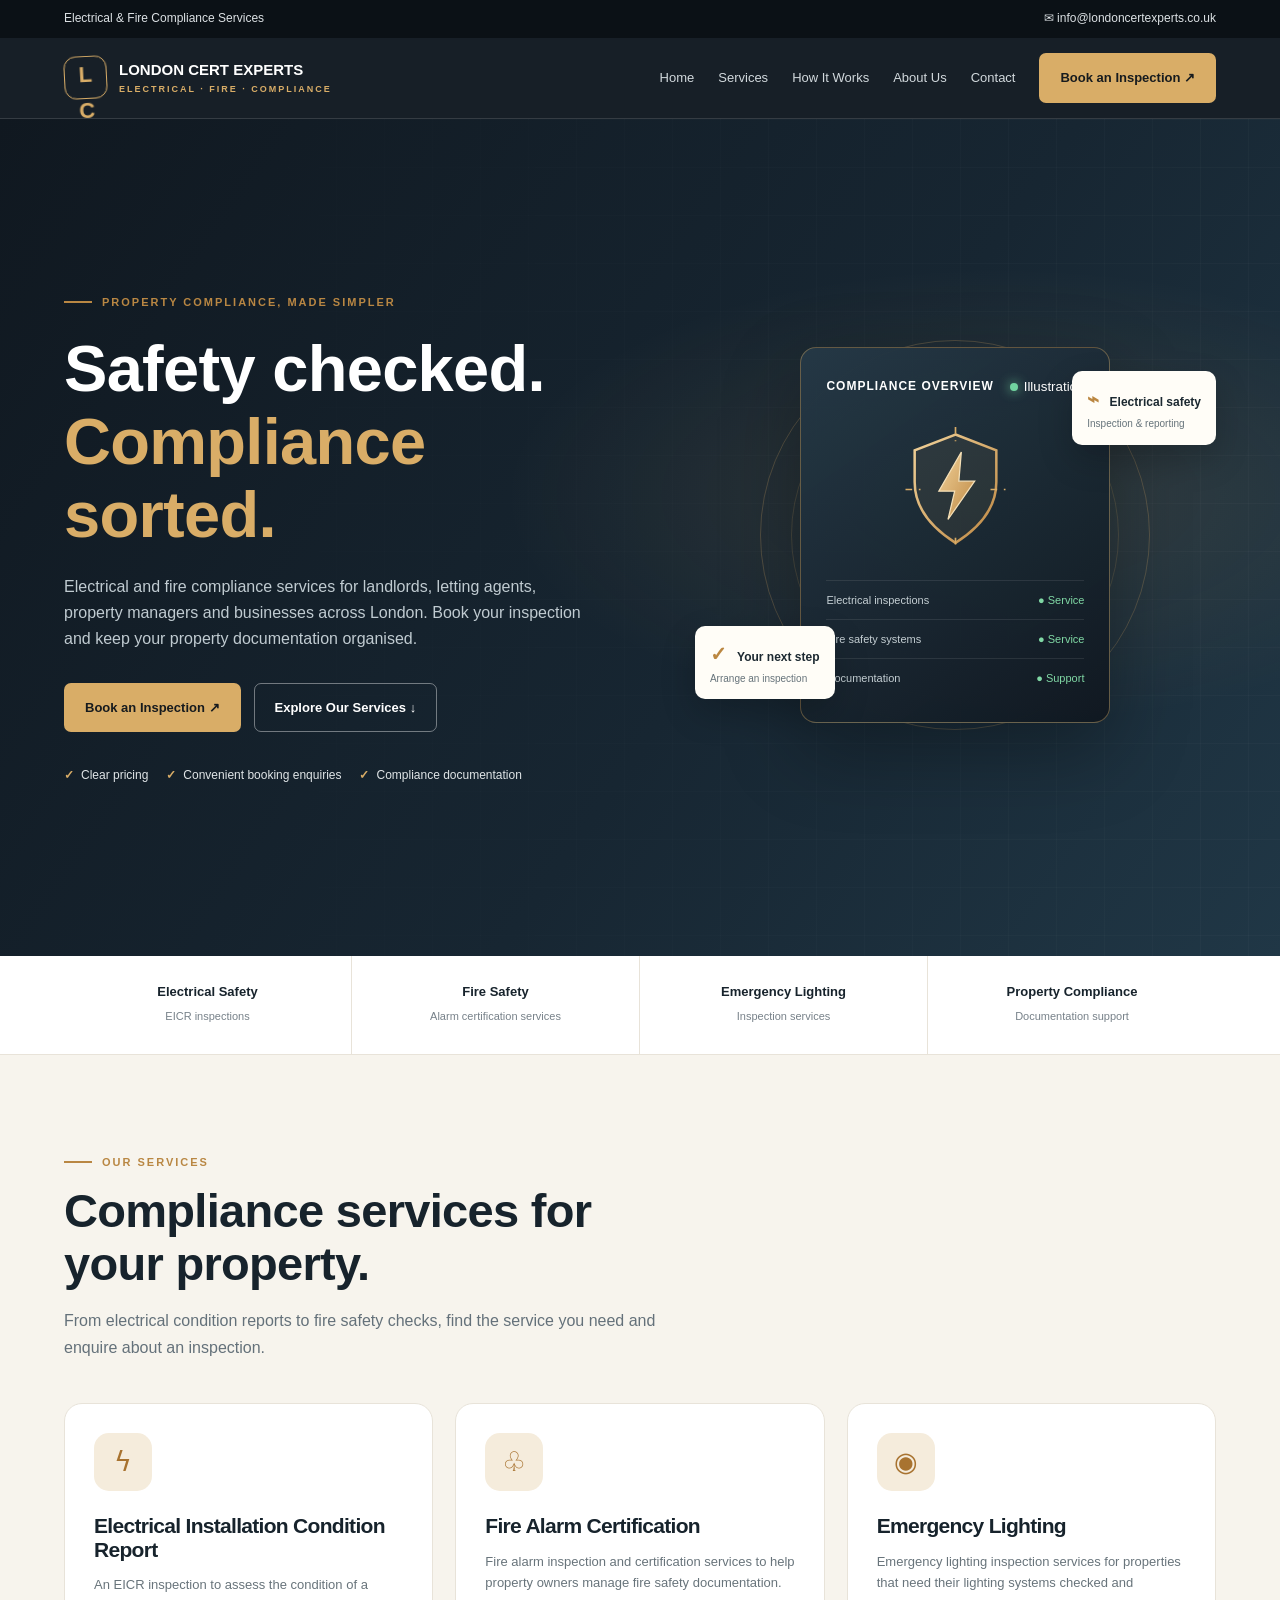
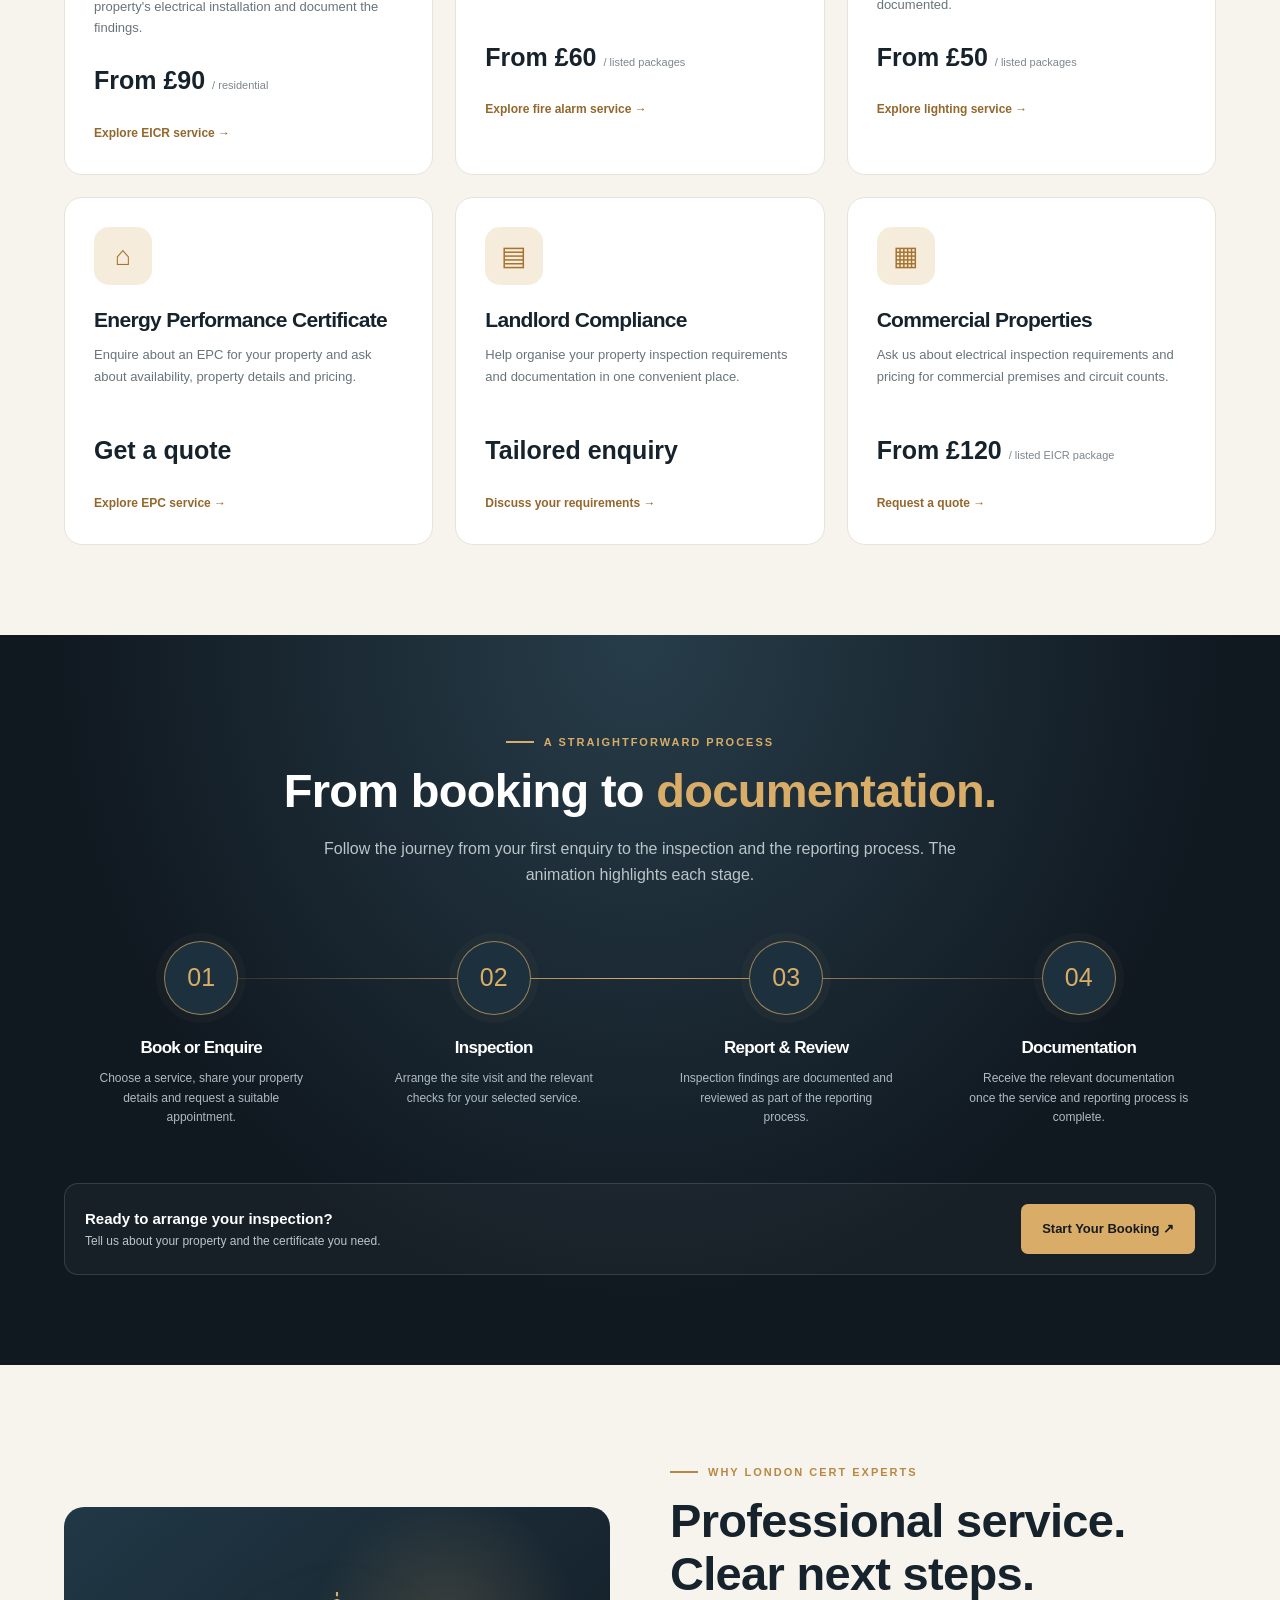
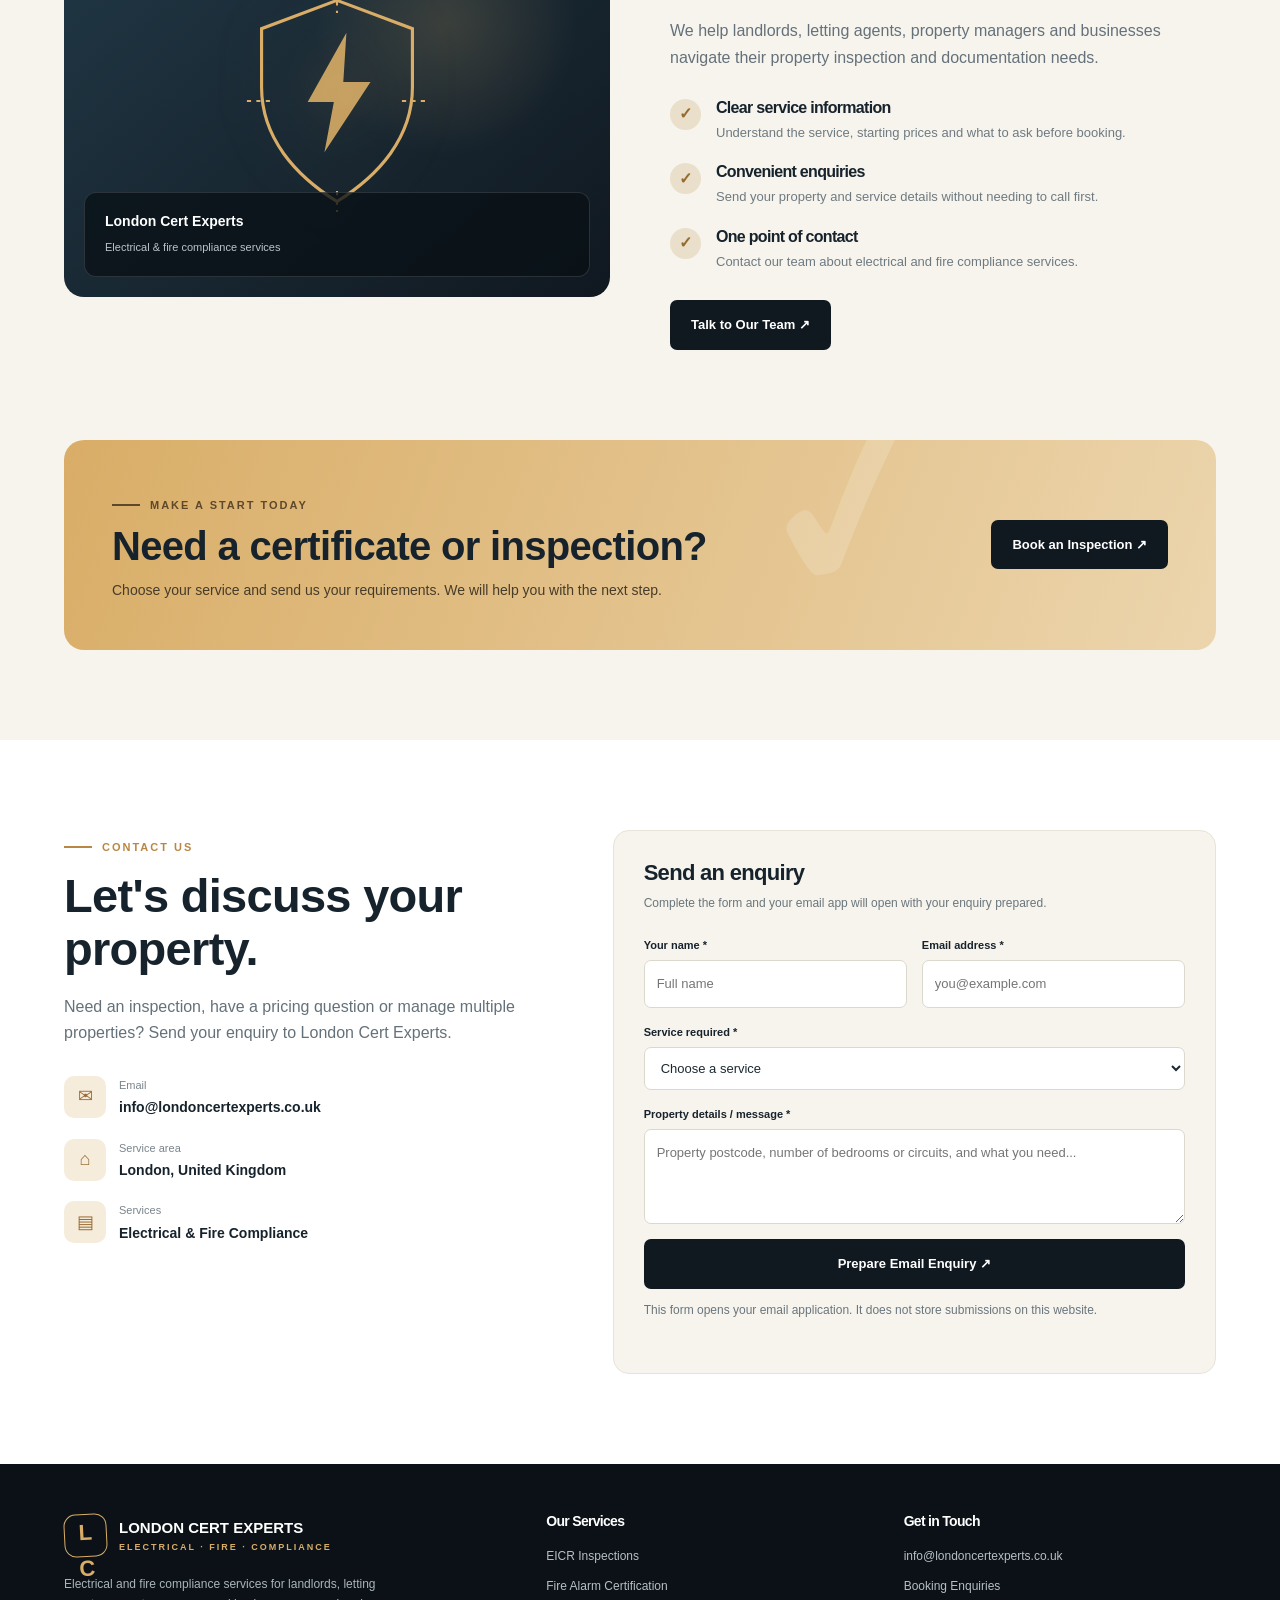
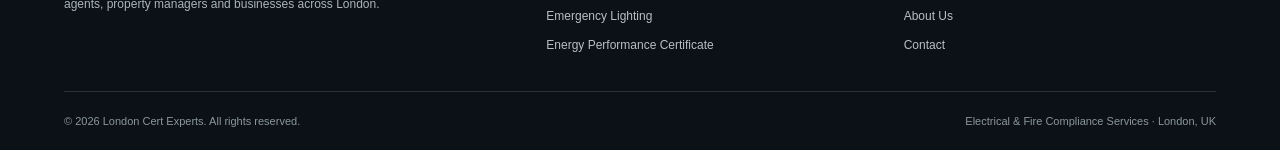
==== index.html @ 45a99ef7 "Update index.html" ====
<!DOCTYPE html>
<html lang="en-GB">
<head>
  <meta charset="UTF-8">
  <meta name="viewport" content="width=device-width, initial-scale=1.0">
  <meta name="theme-color" content="#101820">
  <meta name="description" content="London Cert Experts provides electrical and fire compliance services across London. Book EICR, fire alarm and emergency lighting certification.">
  <title>London Cert Experts | Electrical & Fire Compliance</title>

  <!-- All styling is included here: no separate CSS file needed -->
  <style>
    :root {
      --ink: #101820;
      --navy: #172632;
      --navy2: #203746;
      --gold: #d9ad67;
      --cream: #f7f4ed;
      --white: #ffffff;
      --muted: #aeb9c0;
      --line: rgba(255,255,255,.13);
      --dark-text: #17232c;
      --radius: 18px;
    }

    * { box-sizing: border-box; margin: 0; padding: 0; }
    html { scroll-behavior: smooth; scroll-padding-top: 90px; }
    body {
      font-family: Arial, Helvetica, sans-serif;
      color: var(--dark-text);
      background: var(--cream);
      line-height: 1.65;
      overflow-x: hidden;
    }
    a { color: inherit; text-decoration: none; }
    button, a { -webkit-tap-highlight-color: transparent; }
    button { font: inherit; cursor: pointer; }
    img, svg { max-width: 100%; }
    .container { width: min(1160px, 90%); margin: auto; }
    .gold { color: var(--gold); }
    .eyebrow {
      display: inline-flex; align-items: center; gap: 10px;
      color: #b98743; text-transform: uppercase;
      letter-spacing: 2px; font-size: 11px; font-weight: 800;
    }
    .eyebrow::before {
      content: ""; display: inline-block; width: 28px; height: 2px;
      background: currentColor;
    }
    h1, h2, h3 { line-height: 1.12; letter-spacing: -.7px; }
    h2 { font-size: clamp(30px, 4vw, 47px); margin: 14px 0 18px; }
    .section-intro { max-width: 640px; color: #64717a; }
    .section-heading { margin-bottom: 42px; }
    .section-heading.center { text-align: center; }
    .section-heading.center .section-intro { margin: auto; }
    .section-heading.center .eyebrow { justify-content: center; }

    /* Top strip */
    .topbar {
      background: #0b1116; color: #dce1e4; font-size: 12px;
      padding: 9px 0;
    }
    .topbar-inner {
      display: flex; justify-content: space-between; gap: 15px;
      align-items: center; flex-wrap: wrap;
    }
    .topbar a:hover { color: var(--gold); }

    /* Navigation */
    .navbar {
      background: rgba(16,24,32,.97); color: white;
      position: sticky; top: 0; z-index: 1000;
      border-bottom: 1px solid var(--line);
      backdrop-filter: blur(15px);
    }
    .nav-inner {
      display: flex; align-items: center; justify-content: space-between;
      min-height: 80px; gap: 25px;
    }
    .brand { display: flex; align-items: center; gap: 12px; flex-shrink: 0; }
    .brand-mark {
      width: 43px; height: 43px; display: grid; place-items: center;
      border: 1px solid var(--gold); color: var(--gold);
      font-weight: 900; font-size: 22px; border-radius: 12px;
      transform: rotate(-3deg);
    }
    .brand-name { font-weight: 800; font-size: 15px; line-height: 1.2; }
    .brand-name small {
      display: block; color: var(--gold); letter-spacing: 2px;
      font-size: 9px; margin-top: 5px;
    }
    .nav-links { display: flex; gap: 24px; align-items: center; }
    .nav-links > a:not(.btn) {
      color: #d2d9dd; font-size: 13px; transition: color .2s;
    }
    .nav-links > a:hover { color: var(--gold); }
    .menu-toggle {
      display: none; background: transparent; border: 1px solid var(--line);
      color: white; padding: 8px 12px; border-radius: 8px; font-size: 21px;
    }

    /* Buttons */
    .btn {
      display: inline-flex; align-items: center; justify-content: center;
      gap: 9px; padding: 13px 20px; border-radius: 7px;
      font-weight: 800; font-size: 13px; border: 1px solid transparent;
      transition: transform .25s, background .25s, color .25s;
    }
    .btn:hover { transform: translateY(-3px); }
    .btn-gold { background: var(--gold); color: #171b1e; }
    .btn-gold:hover { background: #edc889; }
    .btn-outline { border-color: rgba(255,255,255,.4); color: white; }
    .btn-outline:hover { border-color: var(--gold); color: var(--gold); }
    .btn-dark { background: var(--ink); color: white; }
    .btn-dark:hover { background: var(--navy2); }

    /* Hero */
    .hero {
      background:
        radial-gradient(ellipse at 78% 45%, rgba(217,173,103,.13), transparent 35%),
        linear-gradient(125deg, #101820 0%, #172632 58%, #203746 100%);
      color: white; position: relative; overflow: hidden;
      min-height: 640px; display: flex; align-items: center;
    }
    .hero::before {
      content: ""; position: absolute; inset: 0; pointer-events: none;
      background-image: linear-gradient(rgba(255,255,255,.025) 1px, transparent 1px),
        linear-gradient(90deg, rgba(255,255,255,.025) 1px, transparent 1px);
      background-size: 48px 48px;
      mask-image: linear-gradient(to right, transparent, black);
    }
    .hero-grid {
      display: grid; grid-template-columns: 1.05fr .95fr; gap: 55px;
      align-items: center; padding-top: 76px; padding-bottom: 80px;
      position: relative; z-index: 1;
    }
    .hero-copy { animation: enterLeft .9s ease both; }
    .hero h1 {
      font-size: clamp(39px, 5.2vw, 65px);
      margin: 22px 0; max-width: 680px;
    }
    .hero h1 span { color: var(--gold); }
    .hero-copy > p { color: #c0cbd1; max-width: 520px; font-size: 16px; }
    .hero-actions { display: flex; gap: 13px; flex-wrap: wrap; margin-top: 30px; }
    .hero-points {
      display: flex; flex-wrap: wrap; gap: 18px;
      margin-top: 34px; color: #e0e5e7; font-size: 12px;
    }
    .hero-points span::before { content: "✓"; color: var(--gold); margin-right: 7px; font-weight: bold; }

    /* Animated electrical illustration — CSS only */
    .visual-stage {
      min-height: 410px; position: relative; display: grid; place-items: center;
      animation: enterRight 1s ease both;
    }
    .orbit {
      position: absolute; width: min(390px, 90%); aspect-ratio: 1;
      border: 1px solid rgba(217,173,103,.25); border-radius: 50%;
      animation: rotate 32s linear infinite;
    }
    .orbit::before, .orbit::after {
      content: ""; position: absolute; border: 1px solid rgba(217,173,103,.18);
      border-radius: 50%; inset: 30px;
    }
    .orbit::after { inset: 65px; border-style: dashed; }
    .orbit-dot {
      position: absolute; top: 13%; right: 15%; width: 11px; height: 11px;
      border-radius: 50%; background: var(--gold);
      box-shadow: 0 0 22px var(--gold);
    }
    .panel-card {
      position: relative; z-index: 2; width: min(310px, 82%);
      padding: 25px; border-radius: 16px;
      background: linear-gradient(145deg, rgba(37,57,70,.96), rgba(16,24,32,.97));
      border: 1px solid rgba(217,173,103,.4);
      box-shadow: 0 28px 80px rgba(0,0,0,.3);
      animation: float 5s ease-in-out infinite;
    }
    .panel-top { display: flex; align-items: center; justify-content: space-between; }
    .panel-title { font-size: 12px; font-weight: 800; letter-spacing: 1px; }
    .live-dot {
      width: 8px; height: 8px; background: #72d5a0; border-radius: 50%;
      display: inline-block; margin-right: 6px; box-shadow: 0 0 12px #72d5a0;
      animation: pulse 1.8s infinite;
    }
    .panel-illustration {
      margin: 25px 0; height: 130px; display: grid; place-items: center;
      position: relative;
    }
    .panel-illustration svg { width: 125px; height: 125px; overflow: visible; }
    .electric-path {
      stroke-dasharray: 8 8; animation: dash 2s linear infinite;
    }
    .panel-row {
      display: flex; justify-content: space-between; gap: 12px;
      padding: 10px 0; border-top: 1px solid rgba(255,255,255,.09);
      color: #c5cfd4; font-size: 11px;
    }
    .status { color: #80d8a5; }
    .floating-tag {
      position: absolute; z-index: 3; padding: 12px 15px;
      border-radius: 10px; background: #fffdf7; color: #1c2931;
      box-shadow: 0 14px 35px rgba(0,0,0,.2); font-size: 12px;
      font-weight: 800; animation: float 4s ease-in-out infinite;
    }
    .floating-tag small { display: block; font-size: 10px; font-weight: 400; color: #66737a; }
    .tag-one { top: 10%; right: 0; }
    .tag-two { bottom: 10%; left: 0; animation-delay: -2s; }
    .tag-icon { color: #bb8741; font-size: 20px; margin-right: 7px; }

    /* Service promise strip */
    .trust-strip { background: white; border-bottom: 1px solid #e8e3d9; }
    .trust-grid { display: grid; grid-template-columns: repeat(4,1fr); }
    .trust-item {
      padding: 25px 15px; text-align: center;
      border-right: 1px solid #e8e3d9;
    }
    .trust-item:last-child { border: 0; }
    .trust-item strong { display: block; font-size: 13px; }
    .trust-item span { color: #778189; font-size: 11px; }

    /* Sections and cards */
    section { padding: 90px 0; }
    .services-grid { display: grid; grid-template-columns: repeat(3,1fr); gap: 22px; }
    .service-card {
      background: white; border: 1px solid #e8e3d9; border-radius: var(--radius);
      padding: 29px; position: relative; overflow: hidden;
      transition: transform .3s, box-shadow .3s, border-color .3s;
    }
    .service-card:hover {
      transform: translateY(-8px); border-color: var(--gold);
      box-shadow: 0 20px 45px rgba(28,38,44,.09);
    }
    .service-icon {
      width: 58px; height: 58px; border-radius: 15px;
      background: #f5ecdc; color: #a87330; display: grid;
      place-items: center; font-size: 27px; margin-bottom: 23px;
    }
    .service-card h3 { font-size: 21px; margin-bottom: 13px; }
    .service-card p { font-size: 13px; color: #68747b; min-height: 66px; }
    .price { font-size: 25px; font-weight: 900; margin: 20px 0 17px; }
    .price small { font-size: 11px; font-weight: 400; color: #7d878d; }
    .service-link {
      display: inline-flex; align-items: center; gap: 8px;
      font-weight: 800; font-size: 12px; color: #94672d;
    }
    .service-link:hover { gap: 13px; }

    /* Process animation */
    .process-section {
      color: white;
      background: radial-gradient(ellipse at 50% 0%, #273d4a, #101820 65%);
      overflow: hidden; position: relative;
    }
    .process-section .section-intro { color: #bac5ca; }
    .process-section .eyebrow { color: var(--gold); }
    .process-track {
      display: grid; grid-template-columns: repeat(4,1fr);
      gap: 18px; position: relative; margin-top: 52px;
    }
    .process-track::before {
      content: ""; position: absolute; left: 9%; right: 9%; top: 37px;
      height: 1px; background: linear-gradient(90deg, transparent, var(--gold), transparent);
    }
    .process-step { position: relative; z-index: 1; text-align: center; }
    .process-number {
      margin: auto auto 23px; width: 74px; height: 74px; border-radius: 50%;
      display: grid; place-items: center; background: #1c303d;
      border: 1px solid rgba(217,173,103,.65); color: var(--gold);
      font-size: 25px; box-shadow: 0 0 0 8px rgba(217,173,103,.035);
      animation: glow 3s ease-in-out infinite;
    }
    .process-step:nth-child(2) .process-number { animation-delay: .6s; }
    .process-step:nth-child(3) .process-number { animation-delay: 1.2s; }
    .process-step:nth-child(4) .process-number { animation-delay: 1.8s; }
    .process-step h3 { font-size: 17px; margin-bottom: 12px; }
    .process-step p { color: #aebbc2; font-size: 12px; max-width: 220px; margin: auto; }
    .process-bottom {
      margin-top: 55px; border: 1px solid var(--line); border-radius: 14px;
      padding: 20px; display: flex; align-items: center;
      justify-content: space-between; gap: 20px; flex-wrap: wrap;
      background: rgba(255,255,255,.035);
    }
    .process-bottom strong { font-size: 15px; }
    .process-bottom p { color: #bac5ca; font-size: 12px; }

    /* Why choose us */
    .why-grid { display: grid; grid-template-columns: 1fr 1fr; gap: 60px; align-items: center; }
    .why-visual {
      min-height: 390px; border-radius: 20px; overflow: hidden; position: relative;
      background:
        radial-gradient(circle at 70% 30%, rgba(217,173,103,.18), transparent 28%),
        linear-gradient(140deg, #213846, #101820);
      display: grid; place-items: center; color: white;
    }
    .shield-art {
      width: 190px; height: 220px; color: var(--gold);
      filter: drop-shadow(0 0 24px rgba(217,173,103,.17));
      animation: float 5s ease-in-out infinite;
    }
    .why-label {
      position: absolute; left: 20px; right: 20px; bottom: 20px;
      background: rgba(10,17,22,.78); border: 1px solid var(--line);
      border-radius: 12px; padding: 17px 20px;
    }
    .why-label strong { display: block; font-size: 14px; }
    .why-label span { color: #bac5ca; font-size: 11px; }
    .benefit-list { display: grid; gap: 20px; margin-top: 28px; }
    .benefit { display: flex; gap: 15px; align-items: flex-start; }
    .benefit-check {
      flex: 0 0 31px; height: 31px; display: grid; place-items: center;
      border-radius: 50%; background: #e9dfca; color: #966b32; font-weight: 900;
    }
    .benefit h3 { font-size: 16px; margin-bottom: 5px; }
    .benefit p { color: #6e7a81; font-size: 13px; }

    /* Booking CTA */
    .booking-section { padding: 0 0 90px; }
    .booking-banner {
      padding: 48px; border-radius: 20px; overflow: hidden;
      background: linear-gradient(110deg, #d9ad67, #ecd5ad);
      display: flex; justify-content: space-between; align-items: center; gap: 30px;
      position: relative;
    }
    .booking-banner::after {
      content: "✓"; position: absolute; right: 20%; top: -100px;
      font-size: 300px; line-height: 1; color: rgba(255,255,255,.16);
      transform: rotate(-12deg); pointer-events: none;
    }
    .booking-banner h2 { font-size: clamp(27px,4vw,40px); margin: 10px 0; }
    .booking-banner p { color: #473c2a; font-size: 14px; max-width: 570px; }
    .booking-banner .btn { position: relative; z-index: 1; flex-shrink: 0; }

    /* Contact */
    .contact-section { background: white; }
    .contact-grid { display: grid; grid-template-columns: .9fr 1.1fr; gap: 55px; }
    .contact-details { margin-top: 30px; display: grid; gap: 18px; }
    .contact-row { display: flex; gap: 13px; align-items: flex-start; }
    .contact-symbol {
      background: #f5ecdc; color: #9a6d33; border-radius: 10px;
      width: 42px; height: 42px; display: grid; place-items: center;
      flex-shrink: 0; font-size: 18px;
    }
    .contact-row small { display: block; color: #7a858b; font-size: 11px; }
    .contact-row strong { font-size: 14px; overflow-wrap: anywhere; }
    .contact-form {
      background: var(--cream); border: 1px solid #e8e3d9;
      padding: 30px; border-radius: 16px;
    }
    .contact-form h3 { font-size: 22px; margin-bottom: 8px; }
    .contact-form > p { color: #69767d; font-size: 12px; margin-bottom: 23px; }
    .form-grid { display: grid; grid-template-columns: 1fr 1fr; gap: 15px; }
    .field { display: grid; gap: 6px; }
    .field.full { grid-column: 1 / -1; }
    .field label { font-size: 11px; font-weight: 800; }
    .field input, .field select, .field textarea {
      width: 100%; border: 1px solid #dcd8ce; background: white;
      border-radius: 7px; padding: 12px; font: inherit; font-size: 13px;
      color: #1c2931; outline: none;
    }
    .field input:focus, .field select:focus, .field textarea:focus {
      border-color: #b98743; box-shadow: 0 0 0 3px rgba(185,135,67,.12);
    }
    .field textarea { min-height: 95px; resize: vertical; }
    .form-note { font-size: 10px; color: #7c858a; margin-top: 12px; }

    /* Footer */
    footer { background: #0b1116; color: white; padding: 50px 0 20px; }
    .footer-grid { display: grid; grid-template-columns: 1.4fr 1fr 1fr; gap: 45px; padding-bottom: 35px; }
    .footer-about p { color: #aab5bb; font-size: 12px; max-width: 350px; margin-top: 18px; }
    footer h3 { font-size: 14px; margin-bottom: 17px; }
    .footer-links { display: grid; gap: 10px; color: #b7c0c5; font-size: 12px; }
    .footer-links a:hover { color: var(--gold); }
    .copyright {
      padding-top: 20px; border-top: 1px solid var(--line);
      color: #8b979e; font-size: 11px; display: flex;
      justify-content: space-between; gap: 15px; flex-wrap: wrap;
    }

    /* Reveal elements as the visitor scrolls */
    .reveal { opacity: 0; transform: translateY(25px); transition: opacity .75s ease, transform .75s ease; }
    .reveal.visible { opacity: 1; transform: translateY(0); }
    .delay-1 { transition-delay: .12s; }
    .delay-2 { transition-delay: .24s; }
    .delay-3 { transition-delay: .36s; }

    @keyframes enterLeft {
      from { opacity: 0; transform: translateX(-28px); }
      to { opacity: 1; transform: translateX(0); }
    }
    @keyframes enterRight {
      from { opacity: 0; transform: translateX(28px); }
      to { opacity: 1; transform: translateX(0); }
    }
    @keyframes float {
      0%, 100% { transform: translateY(0); }
      50% { transform: translateY(-12px); }
    }
    @keyframes rotate { to { transform: rotate(360deg); } }
    @keyframes pulse { 0%,100% { opacity: 1; } 50% { opacity: .4; } }
    @keyframes dash { to { stroke-dashoffset: -32; } }
    @keyframes glow {
      0%,100% { box-shadow: 0 0 0 8px rgba(217,173,103,.035); }
      50% { box-shadow: 0 0 0 13px rgba(217,173,103,.07); }
    }

    @media (prefers-reduced-motion: reduce) {
      *, *::before, *::after {
        animation-duration: .01ms !important;
        animation-iteration-count: 1 !important;
        scroll-behavior: auto !important;
        transition-duration: .01ms !important;
      }
      .reveal { opacity: 1; transform: none; }
    }

    @media (max-width: 900px) {
      .nav-links { gap: 13px; }
      .nav-links > a:not(.btn) { font-size: 12px; }
      .hero-grid { gap: 20px; }
      .services-grid { grid-template-columns: repeat(2,1fr); }
      .why-grid { gap: 35px; }
      .booking-banner { padding: 35px; }
    }

    @media (max-width: 700px) {
      .topbar-inner { justify-content: center; text-align: center; }
      .nav-inner { min-height: 70px; }
      .menu-toggle { display: block; }
      .nav-links {
        display: none; position: absolute; top: 100%; left: 0; right: 0;
        background: #101820; padding: 20px 5% 25px; border-top: 1px solid var(--line);
        flex-direction: column; align-items: stretch; gap: 0;
      }
      .nav-links.open { display: flex; }
      .nav-links > a:not(.btn) { padding: 12px 0; font-size: 14px; }
      .nav-links .btn { margin-top: 10px; }
      .hero { min-height: auto; }
      .hero-grid { grid-template-columns: 1fr; padding-top: 62px; padding-bottom: 40px; }
      .hero h1 { font-size: clamp(38px, 11vw, 55px); }
      .hero-copy > p { font-size: 14px; }
      .visual-stage { min-height: 350px; margin-top: 5px; }
      .orbit { width: 300px; }
      .tag-one { right: 0; top: 5%; }
      .tag-two { left: 0; bottom: 5%; }
      .trust-grid { grid-template-columns: repeat(2,1fr); }
      .trust-item:nth-child(2) { border-right: 0; }
      .trust-item:nth-child(-n+2) { border-bottom: 1px solid #e8e3d9; }
      section { padding: 65px 0; }
      .services-grid { grid-template-columns: 1fr; }
      .service-card p { min-height: 0; }
      .process-track { grid-template-columns: 1fr 1fr; row-gap: 38px; }
      .process-track::before { display: none; }
      .process-step p { max-width: 250px; }
      .why-grid, .contact-grid { grid-template-columns: 1fr; }
      .why-visual { min-height: 320px; }
      .booking-section { padding-bottom: 65px; }
      .booking-banner { align-items: flex-start; flex-direction: column; padding: 28px; }
      .booking-banner::after { right: -10%; }
      .contact-grid { gap: 30px; }
      .footer-grid { grid-template-columns: 1fr 1fr; gap: 30px; }
      .footer-about { grid-column: 1 / -1; }
    }

    @media (max-width: 420px) {
      .brand-name { font-size: 13px; }
      .brand-mark { width: 38px; height: 38px; }
      .hero-actions .btn { width: 100%; }
      .hero-points { gap: 10px; }
      .process-track { grid-template-columns: 1fr; }
      .process-step p { max-width: 280px; }
      .form-grid { grid-template-columns: 1fr; }
      .field.full { grid-column: auto; }
      .contact-form { padding: 20px; }
      .footer-grid { grid-template-columns: 1fr; }
      .footer-about { grid-column: auto; }
      .copyright { flex-direction: column; }
    }
  </style>
</head>

<body>
  <div class="topbar">
    <div class="container topbar-inner">
      <span>Electrical &amp; Fire Compliance Services</span>
      <a href="mailto:info@londoncertexperts.co.uk">✉ info@londoncertexperts.co.uk</a>
    </div>
  </div>

  <header class="navbar">
    <div class="container nav-inner">
      <a class="brand" href="#home" aria-label="London Cert Experts home">
        <span class="brand-mark">L<span class="gold">C</span></span>
        <span class="brand-name">LONDON CERT EXPERTS<small>ELECTRICAL · FIRE · COMPLIANCE</small></span>
      </a>

      <button class="menu-toggle" id="menuToggle" aria-label="Open navigation menu" aria-expanded="false">☰</button>

      <nav class="nav-links" id="navLinks">
        <a href="#home">Home</a>
        <a href="#services">Services</a>
        <a href="#process">How It Works</a>
        <a href="#about">About Us</a>
        <a href="#contact">Contact</a>
        <a href="booking.html" class="btn btn-gold">Book an Inspection ↗</a>
      </nav>
    </div>
  </header>

  <main>
    <section class="hero" id="home">
      <div class="container hero-grid">
        <div class="hero-copy">
          <span class="eyebrow">Property compliance, made simpler</span>
          <h1>Safety checked.<br><span>Compliance sorted.</span></h1>
          <p>
            Electrical and fire compliance services for landlords, letting agents,
            property managers and businesses across London. Book your inspection
            and keep your property documentation organised.
          </p>
          <div class="hero-actions">
            <a href="booking.html" class="btn btn-gold">Book an Inspection ↗</a>
            <a href="#services" class="btn btn-outline">Explore Our Services ↓</a>
          </div>
          <div class="hero-points">
            <span>Clear pricing</span>
            <span>Convenient booking enquiries</span>
            <span>Compliance documentation</span>
          </div>
        </div>

        <div class="visual-stage" aria-label="Animated electrical compliance illustration">
          <div class="orbit"><span class="orbit-dot"></span></div>

          <div class="floating-tag tag-one">
            <span class="tag-icon">⌁</span> Electrical safety
            <small>Inspection &amp; reporting</small>
          </div>

          <div class="panel-card">
            <div class="panel-top">
              <span class="panel-title">COMPLIANCE OVERVIEW</span>
              <span><i class="live-dot"></i><small>Illustration</small></span>
            </div>
            <div class="panel-illustration">
              <svg viewBox="0 0 150 150" role="img" aria-label="Stylised electrical safety shield">
                <defs>
                  <linearGradient id="shieldGold" x1="0" y1="0" x2="1" y2="1">
                    <stop offset="0%" stop-color="#f1d29a"/>
                    <stop offset="100%" stop-color="#bd8742"/>
                  </linearGradient>
                </defs>
                <path d="M75 9 L124 28 V66 C124 99 102 122 75 139 C48 122 26 99 26 66 V28 Z"
                  fill="rgba(217,173,103,.08)" stroke="url(#shieldGold)" stroke-width="3"/>
                <path d="M82 30 L55 77 H74 L66 111 L98 65 H79 Z"
                  fill="url(#shieldGold)" stroke="#f5e0b8" stroke-width="1.5"/>
                <path class="electric-path" d="M15 75 H33 M117 75 H135 M75 0 V17 M75 133 V149"
                  stroke="#d9ad67" stroke-width="2" fill="none"/>
              </svg>
            </div>
            <div class="panel-row"><span>Electrical inspections</span><span class="status">● Service</span></div>
            <div class="panel-row"><span>Fire safety systems</span><span class="status">● Service</span></div>
            <div class="panel-row"><span>Documentation</span><span class="status">● Support</span></div>
          </div>

          <div class="floating-tag tag-two">
            <span class="tag-icon">✓</span> Your next step
            <small>Arrange an inspection</small>
          </div>
        </div>
      </div>
    </section>

    <div class="trust-strip">
      <div class="container trust-grid">
        <div class="trust-item"><strong>Electrical Safety</strong><span>EICR inspections</span></div>
        <div class="trust-item"><strong>Fire Safety</strong><span>Alarm certification services</span></div>
        <div class="trust-item"><strong>Emergency Lighting</strong><span>Inspection services</span></div>
        <div class="trust-item"><strong>Property Compliance</strong><span>Documentation support</span></div>
      </div>
    </div>

    <section id="services">
      <div class="container">
        <div class="section-heading reveal">
          <span class="eyebrow">Our services</span>
          <h2>Compliance services for<br>your property.</h2>
          <p class="section-intro">
            From electrical condition reports to fire safety checks, find the
            service you need and enquire about an inspection.
          </p>
        </div>

        <div class="services-grid">
          <article class="service-card reveal">
            <div class="service-icon">ϟ</div>
            <h3>Electrical Installation Condition Report</h3>
            <p>An EICR inspection to assess the condition of a property's electrical installation and document the findings.</p>
            <div class="price">From £90 <small>/ residential</small></div>
            <a class="service-link" href="eicr.html">Explore EICR service →</a>
          </article>

          <article class="service-card reveal delay-1">
            <div class="service-icon">♧</div>
            <h3>Fire Alarm Certification</h3>
            <p>Fire alarm inspection and certification services to help property owners manage fire safety documentation.</p>
            <div class="price">From £60 <small>/ listed packages</small></div>
            <a class="service-link" href="fire-alarm.html">Explore fire alarm service →</a>
          </article>

          <article class="service-card reveal delay-2">
            <div class="service-icon">◉</div>
            <h3>Emergency Lighting</h3>
            <p>Emergency lighting inspection services for properties that need their lighting systems checked and documented.</p>
            <div class="price">From £50 <small>/ listed packages</small></div>
            <a class="service-link" href="emergency-lighting.html">Explore lighting service →</a>
          </article>

          <article class="service-card reveal">
            <div class="service-icon">⌂</div>
            <h3>Energy Performance Certificate</h3>
            <p>Enquire about an EPC for your property and ask about availability, property details and pricing.</p>
            <div class="price">Get a quote</div>
            <a class="service-link" href="epc.html">Explore EPC service →</a>
          </article>

          <article class="service-card reveal delay-1">
            <div class="service-icon">▤</div>
            <h3>Landlord Compliance</h3>
            <p>Help organise your property inspection requirements and documentation in one convenient place.</p>
            <div class="price">Tailored enquiry</div>
            <a class="service-link" href="#contact">Discuss your requirements →</a>
          </article>

          <article class="service-card reveal delay-2">
            <div class="service-icon">▦</div>
            <h3>Commercial Properties</h3>
            <p>Ask us about electrical inspection requirements and pricing for commercial premises and circuit counts.</p>
            <div class="price">From £120 <small>/ listed EICR package</small></div>
            <a class="service-link" href="#contact">Request a quote →</a>
          </article>
        </div>
      </div>
    </section>

    <section class="process-section" id="process">
      <div class="container">
        <div class="section-heading center reveal">
          <span class="eyebrow">A straightforward process</span>
          <h2>From booking to <span class="gold">documentation.</span></h2>
          <p class="section-intro">
            Follow the journey from your first enquiry to the inspection and
            the reporting process. The animation highlights each stage.
          </p>
        </div>

        <div class="process-track">
          <article class="process-step reveal">
            <div class="process-number">01</div>
            <h3>Book or Enquire</h3>
            <p>Choose a service, share your property details and request a suitable appointment.</p>
          </article>
          <article class="process-step reveal delay-1">
            <div class="process-number">02</div>
            <h3>Inspection</h3>
            <p>Arrange the site visit and the relevant checks for your selected service.</p>
          </article>
          <article class="process-step reveal delay-2">
            <div class="process-number">03</div>
            <h3>Report &amp; Review</h3>
            <p>Inspection findings are documented and reviewed as part of the reporting process.</p>
          </article>
          <article class="process-step reveal delay-3">
            <div class="process-number">04</div>
            <h3>Documentation</h3>
            <p>Receive the relevant documentation once the service and reporting process is complete.</p>
          </article>
        </div>

        <div class="process-bottom reveal">
          <div>
            <strong>Ready to arrange your inspection?</strong>
            <p>Tell us about your property and the certificate you need.</p>
          </div>
          <a href="booking.html" class="btn btn-gold">Start Your Booking ↗</a>
        </div>
      </div>
    </section>

    <section id="about">
      <div class="container why-grid">
        <div class="why-visual reveal">
          <svg class="shield-art" viewBox="0 0 180 210" fill="none" aria-label="Safety shield illustration" role="img">
            <path d="M90 8 L162 35 V91 C162 139 130 175 90 200 C50 175 18 139 18 91 V35 Z"
              stroke="currentColor" stroke-width="3"/>
            <path d="M99 39 L62 105 H87 L78 153 L122 86 H96 Z"
              fill="currentColor" opacity=".9"/>
            <path d="M4 104 H28 M152 104 H176 M90 0 V20 M90 190 V210"
              stroke="currentColor" stroke-width="2" stroke-dasharray="4 5"/>
          </svg>
          <div class="why-label">
            <strong>London Cert Experts</strong>
            <span>Electrical &amp; fire compliance services</span>
          </div>
        </div>

        <div class="reveal">
          <span class="eyebrow">Why London Cert Experts</span>
          <h2>Professional service.<br>Clear next steps.</h2>
          <p class="section-intro">
            We help landlords, letting agents, property managers and businesses
            navigate their property inspection and documentation needs.
          </p>
          <div class="benefit-list">
            <div class="benefit">
              <span class="benefit-check">✓</span>
              <div><h3>Clear service information</h3><p>Understand the service, starting prices and what to ask before booking.</p></div>
            </div>
            <div class="benefit">
              <span class="benefit-check">✓</span>
              <div><h3>Convenient enquiries</h3><p>Send your property and service details without needing to call first.</p></div>
            </div>
            <div class="benefit">
              <span class="benefit-check">✓</span>
              <div><h3>One point of contact</h3><p>Contact our team about electrical and fire compliance services.</p></div>
            </div>
          </div>
          <a href="#contact" class="btn btn-dark" style="margin-top:28px">Talk to Our Team ↗</a>
        </div>
      </div>
    </section>

    <section class="booking-section">
      <div class="container">
        <div class="booking-banner reveal">
          <div>
            <span class="eyebrow" style="color:#5e482b">Make a start today</span>
            <h2>Need a certificate or inspection?</h2>
            <p>Choose your service and send us your requirements. We will help you with the next step.</p>
          </div>
          <a href="booking.html" class="btn btn-dark">Book an Inspection ↗</a>
        </div>
      </div>
    </section>

    <section class="contact-section" id="contact">
      <div class="container contact-grid">
        <div class="reveal">
          <span class="eyebrow">Contact us</span>
          <h2>Let's discuss your property.</h2>
          <p class="section-intro">
            Need an inspection, have a pricing question or manage multiple
            properties? Send your enquiry to London Cert Experts.
          </p>
          <div class="contact-details">
            <div class="contact-row">
              <span class="contact-symbol">✉</span>
              <div><small>Email</small><strong><a href="mailto:info@londoncertexperts.co.uk">info@londoncertexperts.co.uk</a></strong></div>
            </div>
            <div class="contact-row">
              <span class="contact-symbol">⌂</span>
              <div><small>Service area</small><strong>London, United Kingdom</strong></div>
            </div>
            <div class="contact-row">
              <span class="contact-symbol">▤</span>
              <div><small>Services</small><strong>Electrical &amp; Fire Compliance</strong></div>
            </div>
          </div>
        </div>

        <form class="contact-form reveal delay-1" id="contactForm">
          <h3>Send an enquiry</h3>
          <p>Complete the form and your email app will open with your enquiry prepared.</p>
          <div class="form-grid">
            <div class="field">
              <label for="fullName">Your name *</label>
              <input id="fullName" name="fullName" required autocomplete="name" placeholder="Full name">
            </div>
            <div class="field">
              <label for="email">Email address *</label>
              <input id="email" name="email" type="email" required autocomplete="email" placeholder="you@example.com">
            </div>
            <div class="field full">
              <label for="service">Service required *</label>
              <select id="service" name="service" required>
                <option value="">Choose a service</option>
                <option>EICR / Electrical Inspection</option>
                <option>Fire Alarm Certification</option>
                <option>Emergency Lighting</option>
                <option>Energy Performance Certificate</option>
                <option>Commercial Compliance</option>
                <option>Other enquiry</option>
              </select>
            </div>
            <div class="field full">
              <label for="message">Property details / message *</label>
              <textarea id="message" name="message" required placeholder="Property postcode, number of bedrooms or circuits, and what you need..."></textarea>
            </div>
            <div class="field full">
              <button class="btn btn-dark" type="submit">Prepare Email Enquiry ↗</button>
            </div>
          </div>
          <p class="form-note">This form opens your email application. It does not store submissions on this website.</p>
          <p id="formStatus" class="form-note" role="status"></p>
        </form>
      </div>
    </section>
  </main>

  <footer>
    <div class="container">
      <div class="footer-grid">
        <div class="footer-about">
          <a class="brand" href="#home">
            <span class="brand-mark">L<span class="gold">C</span></span>
            <span class="brand-name">LONDON CERT EXPERTS<small>ELECTRICAL · FIRE · COMPLIANCE</small></span>
          </a>
          <p>Electrical and fire compliance services for landlords, letting agents, property managers and businesses across London.</p>
        </div>
        <div>
          <h3>Our Services</h3>
          <div class="footer-links">
            <a href="services/eicr.html">EICR Inspections</a>
            <a href="services/fire-alarm.html">Fire Alarm Certification</a>
            <a href="services/emergency-lighting.html">Emergency Lighting</a>
            <a href="services/epc.html">Energy Performance Certificate</a>
          </div>
        </div>
        <div>
          <h3>Get in Touch</h3>
          <div class="footer-links">
            <a href="mailto:info@londoncertexperts.co.uk">info@londoncertexperts.co.uk</a>
            <a href="booking.html">Booking Enquiries</a>
            <a href="#about">About Us</a>
            <a href="#contact">Contact</a>
          </div>
        </div>
      </div>
      <div class="copyright">
        <span>© <span id="year"></span> London Cert Experts. All rights reserved.</span>
        <span>Electrical &amp; Fire Compliance Services · London, UK</span>
      </div>
    </div>
  </footer>

  <script>
    // Mobile navigation
    const menuToggle = document.getElementById("menuToggle");
    const navLinks = document.getElementById("navLinks");

    menuToggle.addEventListener("click", function () {
      const isOpen = navLinks.classList.toggle("open");
      menuToggle.setAttribute("aria-expanded", String(isOpen));
      menuToggle.textContent = isOpen ? "✕" : "☰";
    });

    navLinks.querySelectorAll("a").forEach(function (link) {
      link.addEventListener("click", function () {
        navLinks.classList.remove("open");
        menuToggle.setAttribute("aria-expanded", "false");
        menuToggle.textContent = "☰";
      });
    });

    // Reveal cards and sections when they enter the viewport
    const revealElements = document.querySelectorAll(".reveal");

    if ("IntersectionObserver" in window) {
      const observer = new IntersectionObserver(function (entries, obs) {
        entries.forEach(function (entry) {
          if (entry.isIntersecting) {
            entry.target.classList.add("visible");
            obs.unobserve(entry.target);
          }
        });
      }, { threshold: 0.12 });

      revealElements.forEach(function (element) {
        observer.observe(element);
      });
    } else {
      revealElements.forEach(function (element) {
        element.classList.add("visible");
      });
    }

    // Automatically display the current year
    document.getElementById("year").textContent = new Date().getFullYear();

    // Prepare a contact email. This does not send or save data by itself.
    document.getElementById("contactForm").addEventListener("submit", function (event) {
      event.preventDefault();

      const name = document.getElementById("fullName").value.trim();
      const email = document.getElementById("email").value.trim();
      const service = document.getElementById("service").value;
      const message = document.getElementById("message").value.trim();

      const subject = encodeURIComponent("Website enquiry - " + service);
      const body = encodeURIComponent(
        "Name: " + name + "\n" +
        "Email: " + email + "\n" +
        "Service: " + service + "\n\n" +
        "Property details / message:\n" + message
      );

      document.getElementById("formStatus").textContent =
        "Opening your email application. Please review and send the email to complete your enquiry.";

      window.location.href =
        "mailto:info@londoncertexperts.co.uk?subject=" + subject + "&body=" + body;
    });
  </script>
</body>
</html>
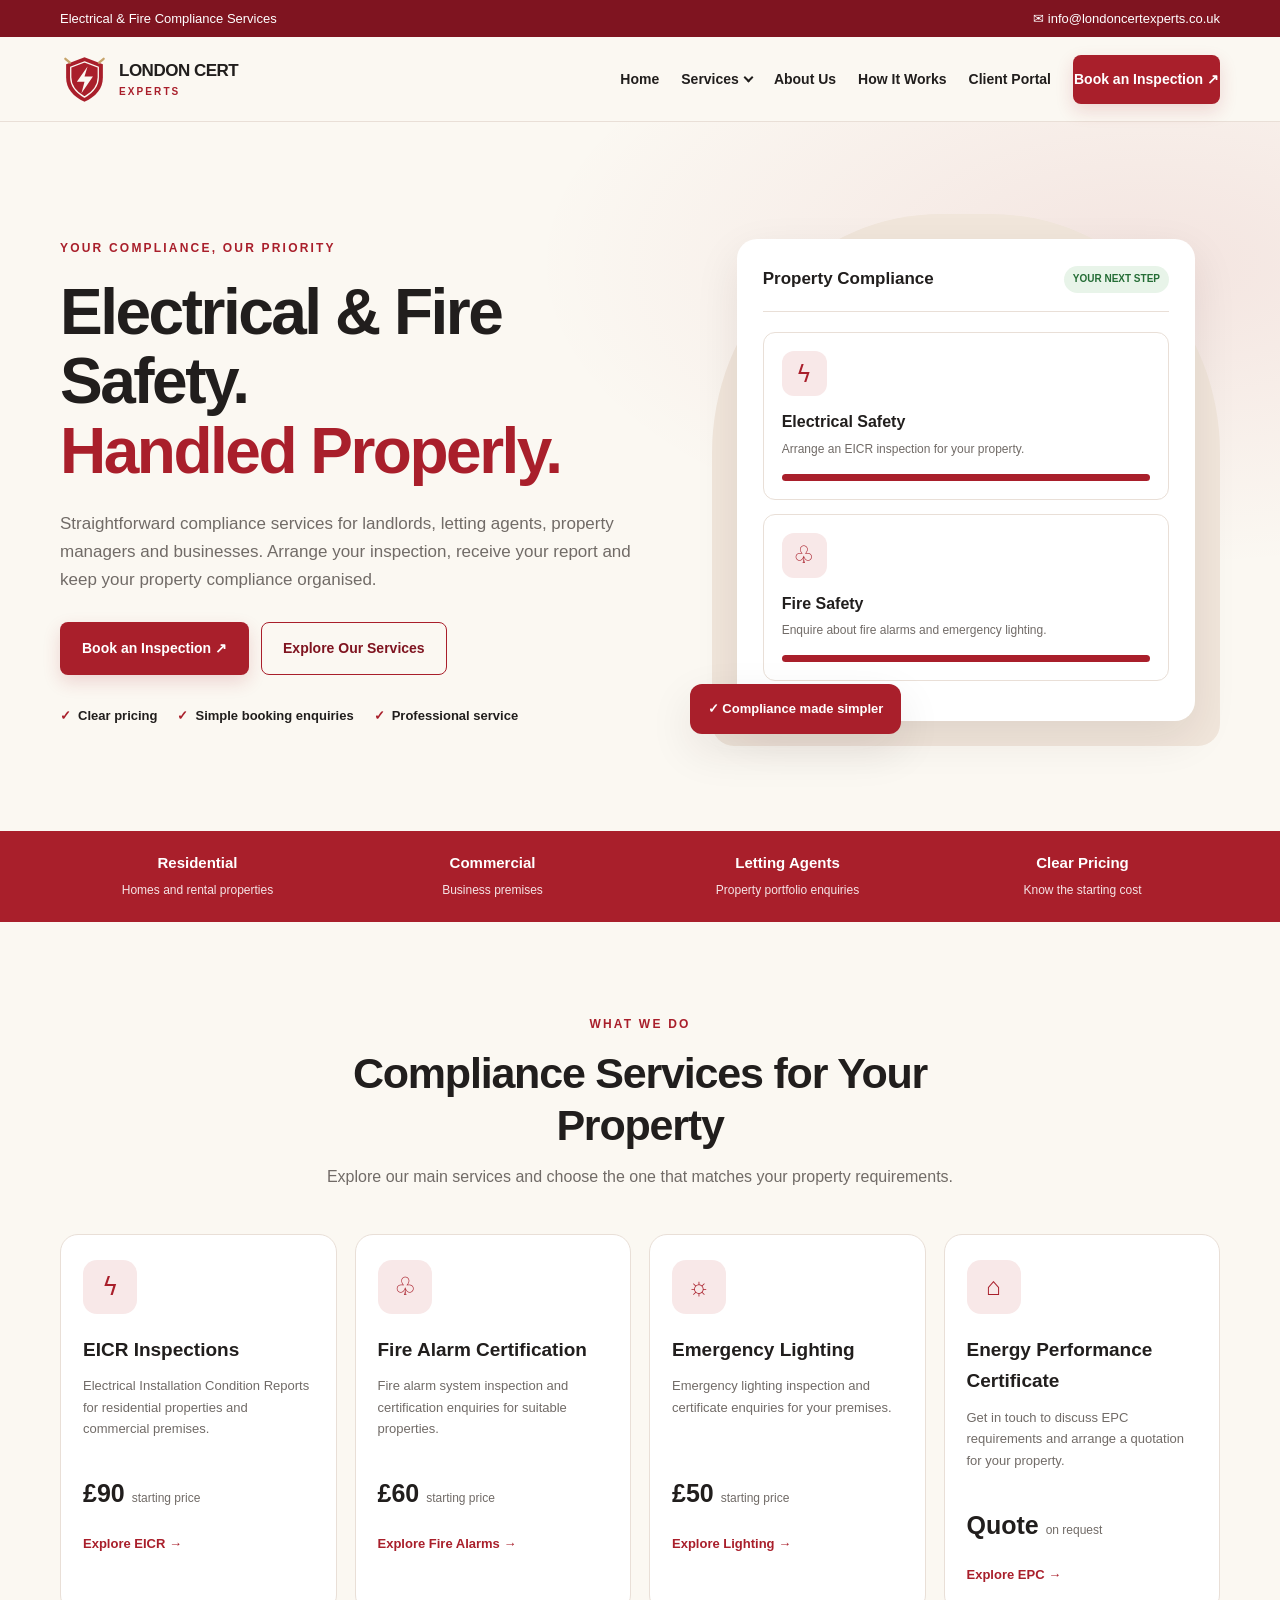
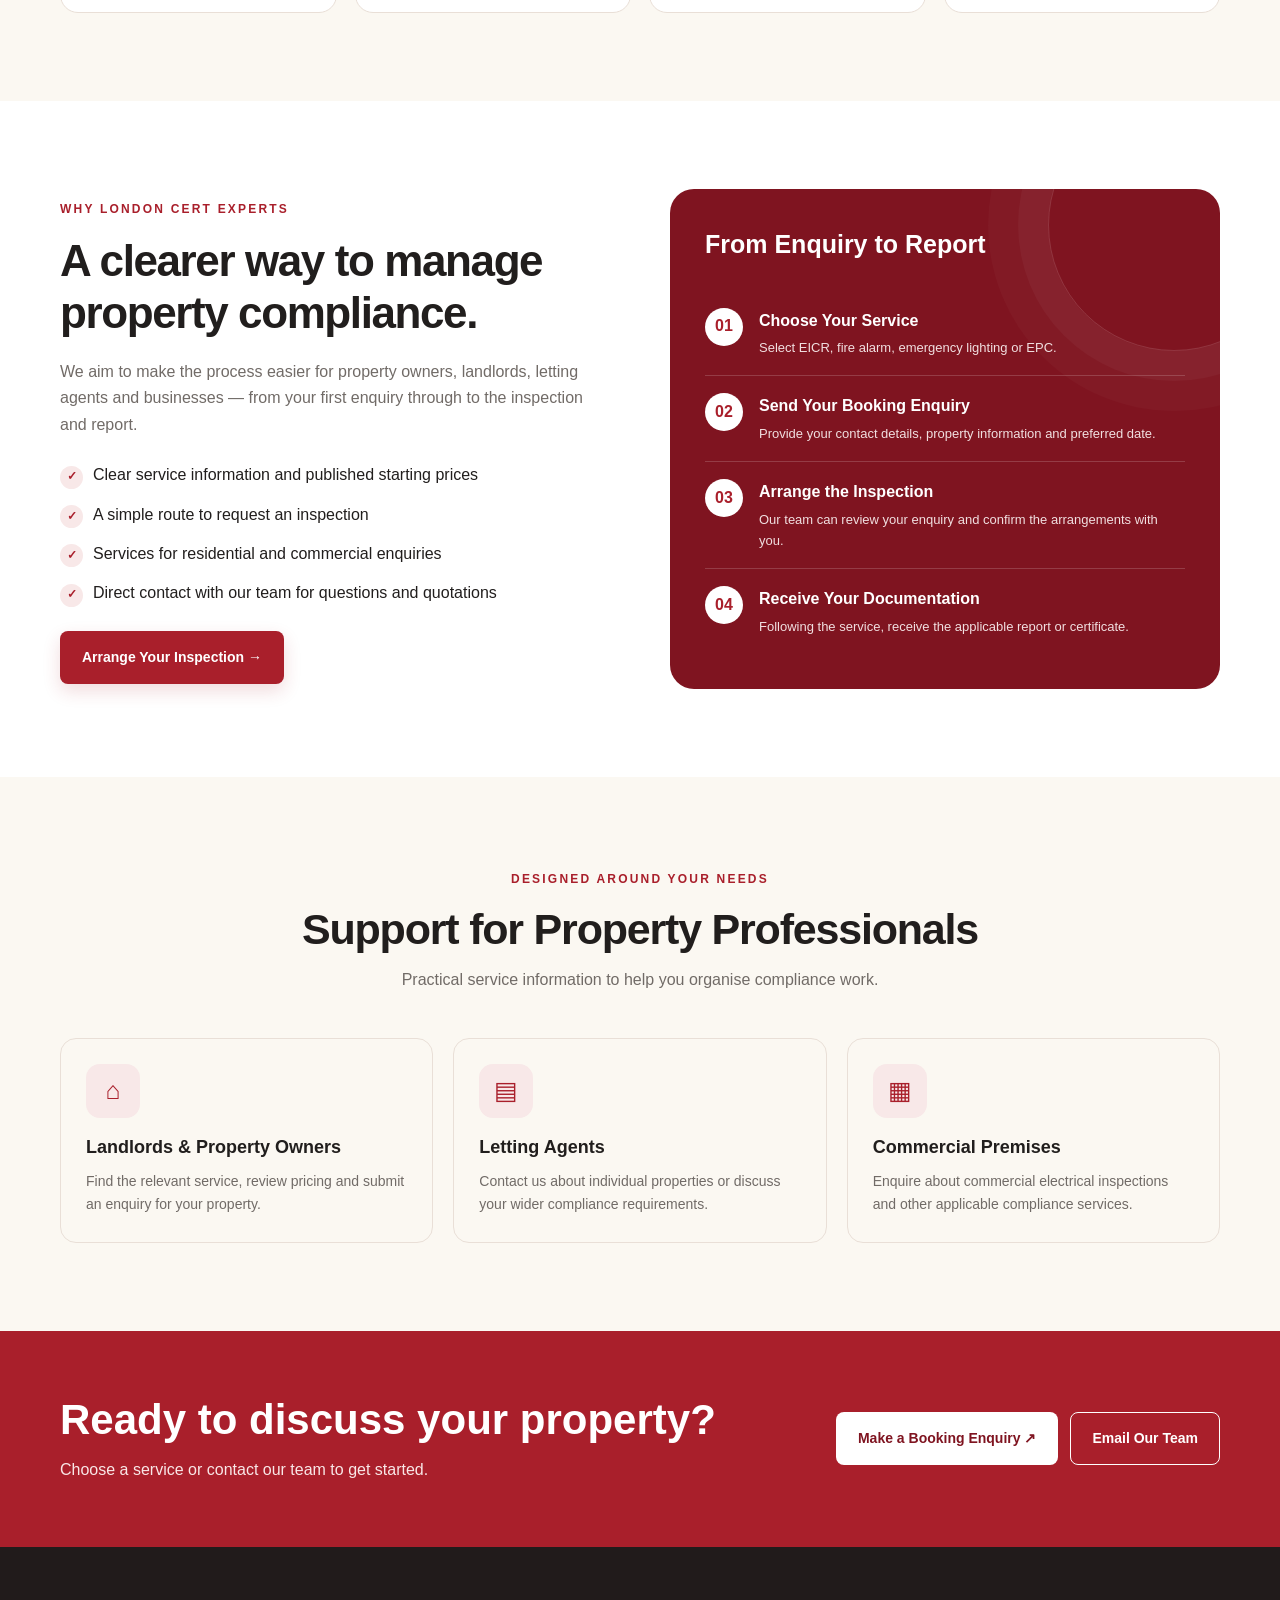
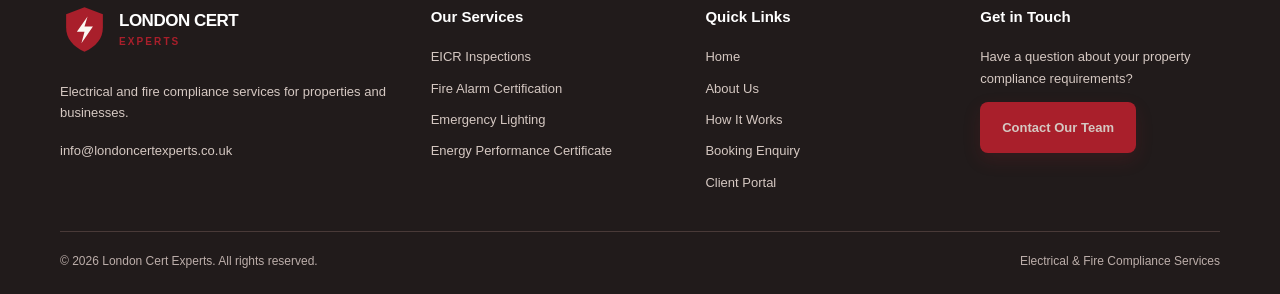
==== commit 3b7c5ca3: "Update index.html" ====
--- a/index.html
+++ b/index.html
@@ -4,477 +4,702 @@
 <head>
   <meta charset="UTF-8">
   <meta name="viewport" content="width=device-width, initial-scale=1.0">
-  <meta name="theme-color" content="#101820">
-  <meta name="description" content="London Cert Experts provides electrical and fire compliance services across London. Book EICR, fire alarm and emergency lighting certification.">
+  <meta name="theme-color" content="#a91f2b">
+  <meta name="description" content="London Cert Experts provides electrical and fire compliance services, EICR inspections, fire alarm certification and emergency lighting certificates across London.">
+
   <title>London Cert Experts | Electrical & Fire Compliance</title>
 
-  <!-- All styling is included here: no separate CSS file needed -->
   <style>
     :root {
-      --ink: #101820;
-      --navy: #172632;
-      --navy2: #203746;
-      --gold: #d9ad67;
-      --cream: #f7f4ed;
+      --red: #a91f2b;
+      --red-dark: #7f1420;
+      --red-light: #f8e8e8;
+      --cream: #fbf8f2;
       --white: #ffffff;
-      --muted: #aeb9c0;
-      --line: rgba(255,255,255,.13);
-      --dark-text: #17232c;
+      --ink: #211e1d;
+      --muted: #716b67;
+      --border: #e9dfd7;
+      --gold: #c7a46b;
       --radius: 18px;
-    }
-
-    * { box-sizing: border-box; margin: 0; padding: 0; }
-    html { scroll-behavior: smooth; scroll-padding-top: 90px; }
+      --shadow: 0 16px 45px rgba(49, 27, 24, .09);
+    }
+
+    * { box-sizing: border-box; }
+
+    html {
+      scroll-behavior: smooth;
+      scroll-padding-top: 95px;
+    }
+
     body {
+      margin: 0;
       font-family: Arial, Helvetica, sans-serif;
-      color: var(--dark-text);
+      color: var(--ink);
       background: var(--cream);
       line-height: 1.65;
-      overflow-x: hidden;
-    }
+    }
+
     a { color: inherit; text-decoration: none; }
-    button, a { -webkit-tap-highlight-color: transparent; }
-    button { font: inherit; cursor: pointer; }
+    button { font: inherit; }
     img, svg { max-width: 100%; }
-    .container { width: min(1160px, 90%); margin: auto; }
-    .gold { color: var(--gold); }
+    section { scroll-margin-top: 90px; }
+
+    .container {
+      width: min(1160px, 92%);
+      margin: auto;
+    }
+
+    .topbar {
+      background: var(--red-dark);
+      color: white;
+      padding: 8px 0;
+      font-size: 13px;
+    }
+
+    .topbar-inner {
+      display: flex;
+      justify-content: space-between;
+      gap: 15px;
+      flex-wrap: wrap;
+    }
+
+    .topbar a { color: white; }
+
+    .navbar {
+      position: sticky;
+      top: 0;
+      z-index: 1000;
+      background: rgba(251,248,242,.97);
+      backdrop-filter: blur(12px);
+      border-bottom: 1px solid var(--border);
+    }
+
+    .nav-inner {
+      min-height: 84px;
+      display: flex;
+      align-items: center;
+      justify-content: space-between;
+      gap: 24px;
+    }
+
+    .brand {
+      display: inline-flex;
+      align-items: center;
+      gap: 10px;
+      flex-shrink: 0;
+    }
+
+    .brand-icon { width: 49px; height: 49px; }
+
+    .brand-text {
+      font-size: 17px;
+      font-weight: 900;
+      line-height: 1.1;
+      letter-spacing: -.5px;
+    }
+
+    .brand-text span {
+      display: block;
+      color: var(--red);
+      letter-spacing: 2.1px;
+      font-size: 10px;
+      margin-top: 5px;
+    }
+
+    .nav-links {
+      display: flex;
+      align-items: center;
+      gap: 22px;
+      font-size: 14px;
+      font-weight: 700;
+    }
+
+    .nav-links > a,
+    .dropdown-toggle {
+      padding: 12px 0;
+      transition: color .2s;
+    }
+
+    .nav-links > a:hover,
+    .dropdown-toggle:hover { color: var(--red); }
+
+    .dropdown { position: relative; }
+
+    .dropdown-toggle {
+      border: 0;
+      background: transparent;
+      color: var(--ink);
+      font-weight: 700;
+      cursor: pointer;
+      display: flex;
+      align-items: center;
+      gap: 6px;
+    }
+
+    .chevron {
+      display: inline-block;
+      border-right: 2px solid currentColor;
+      border-bottom: 2px solid currentColor;
+      width: 7px;
+      height: 7px;
+      transform: rotate(45deg);
+      margin-top: -4px;
+      transition: transform .2s;
+    }
+
+    .dropdown-menu {
+      display: none;
+      position: absolute;
+      top: calc(100% + 9px);
+      left: -18px;
+      min-width: 255px;
+      padding: 10px;
+      background: white;
+      border: 1px solid var(--border);
+      border-radius: 14px;
+      box-shadow: var(--shadow);
+    }
+
+    .dropdown.open .dropdown-menu { display: block; }
+
+    .dropdown.open .chevron { transform: rotate(225deg); }
+
+    .dropdown-menu a {
+      display: block;
+      padding: 12px;
+      border-radius: 9px;
+      font-size: 14px;
+    }
+
+    .dropdown-menu a:hover {
+      background: var(--red-light);
+      color: var(--red-dark);
+    }
+
+    .dropdown-menu small {
+      display: block;
+      color: var(--muted);
+      font-weight: 400;
+      margin-top: 2px;
+    }
+
+    .btn {
+      display: inline-flex;
+      justify-content: center;
+      align-items: center;
+      gap: 9px;
+      padding: 14px 21px;
+      border-radius: 8px;
+      font-size: 14px;
+      font-weight: 800;
+      border: 1px solid transparent;
+      cursor: pointer;
+      transition: transform .2s, background .2s, box-shadow .2s;
+    }
+
+    .btn:hover { transform: translateY(-2px); }
+
+    .btn-red {
+      color: white;
+      background: var(--red);
+      box-shadow: 0 7px 18px rgba(169,31,43,.16);
+    }
+
+    .btn-red:hover { background: var(--red-dark); }
+
+    .btn-outline {
+      color: var(--red-dark);
+      border-color: var(--red);
+      background: transparent;
+    }
+
+    .btn-outline:hover { background: var(--red-light); }
+
+    .btn-white { background: white; color: var(--red-dark); }
+
+    .menu-toggle {
+      display: none;
+      background: white;
+      border: 1px solid var(--border);
+      border-radius: 9px;
+      padding: 9px 12px;
+      font-size: 22px;
+      cursor: pointer;
+    }
+
+    .hero {
+      overflow: hidden;
+      position: relative;
+      padding: 92px 0 85px;
+      background:
+        radial-gradient(ellipse at 90% 20%, rgba(169,31,43,.09), transparent 38%),
+        var(--cream);
+    }
+
+    .hero-grid {
+      display: grid;
+      grid-template-columns: 1.08fr .92fr;
+      align-items: center;
+      gap: 55px;
+    }
+
     .eyebrow {
-      display: inline-flex; align-items: center; gap: 10px;
-      color: #b98743; text-transform: uppercase;
-      letter-spacing: 2px; font-size: 11px; font-weight: 800;
-    }
-    .eyebrow::before {
-      content: ""; display: inline-block; width: 28px; height: 2px;
-      background: currentColor;
-    }
-    h1, h2, h3 { line-height: 1.12; letter-spacing: -.7px; }
-    h2 { font-size: clamp(30px, 4vw, 47px); margin: 14px 0 18px; }
-    .section-intro { max-width: 640px; color: #64717a; }
-    .section-heading { margin-bottom: 42px; }
-    .section-heading.center { text-align: center; }
-    .section-heading.center .section-intro { margin: auto; }
-    .section-heading.center .eyebrow { justify-content: center; }
-
-    /* Top strip */
-    .topbar {
-      background: #0b1116; color: #dce1e4; font-size: 12px;
-      padding: 9px 0;
-    }
-    .topbar-inner {
-      display: flex; justify-content: space-between; gap: 15px;
-      align-items: center; flex-wrap: wrap;
-    }
-    .topbar a:hover { color: var(--gold); }
-
-    /* Navigation */
-    .navbar {
-      background: rgba(16,24,32,.97); color: white;
-      position: sticky; top: 0; z-index: 1000;
-      border-bottom: 1px solid var(--line);
-      backdrop-filter: blur(15px);
-    }
-    .nav-inner {
-      display: flex; align-items: center; justify-content: space-between;
-      min-height: 80px; gap: 25px;
-    }
-    .brand { display: flex; align-items: center; gap: 12px; flex-shrink: 0; }
-    .brand-mark {
-      width: 43px; height: 43px; display: grid; place-items: center;
-      border: 1px solid var(--gold); color: var(--gold);
-      font-weight: 900; font-size: 22px; border-radius: 12px;
-      transform: rotate(-3deg);
-    }
-    .brand-name { font-weight: 800; font-size: 15px; line-height: 1.2; }
-    .brand-name small {
-      display: block; color: var(--gold); letter-spacing: 2px;
-      font-size: 9px; margin-top: 5px;
-    }
-    .nav-links { display: flex; gap: 24px; align-items: center; }
-    .nav-links > a:not(.btn) {
-      color: #d2d9dd; font-size: 13px; transition: color .2s;
-    }
-    .nav-links > a:hover { color: var(--gold); }
-    .menu-toggle {
-      display: none; background: transparent; border: 1px solid var(--line);
-      color: white; padding: 8px 12px; border-radius: 8px; font-size: 21px;
-    }
-
-    /* Buttons */
-    .btn {
-      display: inline-flex; align-items: center; justify-content: center;
-      gap: 9px; padding: 13px 20px; border-radius: 7px;
-      font-weight: 800; font-size: 13px; border: 1px solid transparent;
-      transition: transform .25s, background .25s, color .25s;
-    }
-    .btn:hover { transform: translateY(-3px); }
-    .btn-gold { background: var(--gold); color: #171b1e; }
-    .btn-gold:hover { background: #edc889; }
-    .btn-outline { border-color: rgba(255,255,255,.4); color: white; }
-    .btn-outline:hover { border-color: var(--gold); color: var(--gold); }
-    .btn-dark { background: var(--ink); color: white; }
-    .btn-dark:hover { background: var(--navy2); }
-
-    /* Hero */
-    .hero {
-      background:
-        radial-gradient(ellipse at 78% 45%, rgba(217,173,103,.13), transparent 35%),
-        linear-gradient(125deg, #101820 0%, #172632 58%, #203746 100%);
-      color: white; position: relative; overflow: hidden;
-      min-height: 640px; display: flex; align-items: center;
-    }
-    .hero::before {
-      content: ""; position: absolute; inset: 0; pointer-events: none;
-      background-image: linear-gradient(rgba(255,255,255,.025) 1px, transparent 1px),
-        linear-gradient(90deg, rgba(255,255,255,.025) 1px, transparent 1px);
-      background-size: 48px 48px;
-      mask-image: linear-gradient(to right, transparent, black);
-    }
-    .hero-grid {
-      display: grid; grid-template-columns: 1.05fr .95fr; gap: 55px;
-      align-items: center; padding-top: 76px; padding-bottom: 80px;
-      position: relative; z-index: 1;
-    }
-    .hero-copy { animation: enterLeft .9s ease both; }
-    .hero h1 {
-      font-size: clamp(39px, 5.2vw, 65px);
-      margin: 22px 0; max-width: 680px;
-    }
-    .hero h1 span { color: var(--gold); }
-    .hero-copy > p { color: #c0cbd1; max-width: 520px; font-size: 16px; }
-    .hero-actions { display: flex; gap: 13px; flex-wrap: wrap; margin-top: 30px; }
+      color: var(--red);
+      font-size: 12px;
+      font-weight: 900;
+      text-transform: uppercase;
+      letter-spacing: 2.2px;
+    }
+
+    h1, h2, h3, p { margin-top: 0; }
+
+    h1 {
+      font-size: clamp(38px, 5vw, 65px);
+      line-height: 1.08;
+      letter-spacing: -2.5px;
+      margin: 18px 0 24px;
+    }
+
+    h1 em {
+      color: var(--red);
+      font-style: normal;
+    }
+
+    .hero-copy {
+      font-size: 17px;
+      color: var(--muted);
+      max-width: 590px;
+      margin-bottom: 28px;
+    }
+
+    .hero-actions {
+      display: flex;
+      gap: 12px;
+      flex-wrap: wrap;
+    }
+
     .hero-points {
-      display: flex; flex-wrap: wrap; gap: 18px;
-      margin-top: 34px; color: #e0e5e7; font-size: 12px;
-    }
-    .hero-points span::before { content: "✓"; color: var(--gold); margin-right: 7px; font-weight: bold; }
-
-    /* Animated electrical illustration — CSS only */
-    .visual-stage {
-      min-height: 410px; position: relative; display: grid; place-items: center;
-      animation: enterRight 1s ease both;
-    }
-    .orbit {
-      position: absolute; width: min(390px, 90%); aspect-ratio: 1;
-      border: 1px solid rgba(217,173,103,.25); border-radius: 50%;
-      animation: rotate 32s linear infinite;
-    }
-    .orbit::before, .orbit::after {
-      content: ""; position: absolute; border: 1px solid rgba(217,173,103,.18);
-      border-radius: 50%; inset: 30px;
-    }
-    .orbit::after { inset: 65px; border-style: dashed; }
-    .orbit-dot {
-      position: absolute; top: 13%; right: 15%; width: 11px; height: 11px;
-      border-radius: 50%; background: var(--gold);
-      box-shadow: 0 0 22px var(--gold);
-    }
-    .panel-card {
-      position: relative; z-index: 2; width: min(310px, 82%);
-      padding: 25px; border-radius: 16px;
-      background: linear-gradient(145deg, rgba(37,57,70,.96), rgba(16,24,32,.97));
-      border: 1px solid rgba(217,173,103,.4);
-      box-shadow: 0 28px 80px rgba(0,0,0,.3);
-      animation: float 5s ease-in-out infinite;
-    }
-    .panel-top { display: flex; align-items: center; justify-content: space-between; }
-    .panel-title { font-size: 12px; font-weight: 800; letter-spacing: 1px; }
-    .live-dot {
-      width: 8px; height: 8px; background: #72d5a0; border-radius: 50%;
-      display: inline-block; margin-right: 6px; box-shadow: 0 0 12px #72d5a0;
-      animation: pulse 1.8s infinite;
-    }
-    .panel-illustration {
-      margin: 25px 0; height: 130px; display: grid; place-items: center;
+      display: flex;
+      gap: 20px;
+      flex-wrap: wrap;
+      margin-top: 30px;
+      font-size: 13px;
+      font-weight: 700;
+    }
+
+    .hero-points span::before {
+      content: "✓";
+      color: var(--red);
+      margin-right: 7px;
+      font-weight: 900;
+    }
+
+    .hero-visual {
       position: relative;
-    }
-    .panel-illustration svg { width: 125px; height: 125px; overflow: visible; }
-    .electric-path {
-      stroke-dasharray: 8 8; animation: dash 2s linear infinite;
-    }
-    .panel-row {
-      display: flex; justify-content: space-between; gap: 12px;
-      padding: 10px 0; border-top: 1px solid rgba(255,255,255,.09);
-      color: #c5cfd4; font-size: 11px;
-    }
-    .status { color: #80d8a5; }
-    .floating-tag {
-      position: absolute; z-index: 3; padding: 12px 15px;
-      border-radius: 10px; background: #fffdf7; color: #1c2931;
-      box-shadow: 0 14px 35px rgba(0,0,0,.2); font-size: 12px;
-      font-weight: 800; animation: float 4s ease-in-out infinite;
-    }
-    .floating-tag small { display: block; font-size: 10px; font-weight: 400; color: #66737a; }
-    .tag-one { top: 10%; right: 0; }
-    .tag-two { bottom: 10%; left: 0; animation-delay: -2s; }
-    .tag-icon { color: #bb8741; font-size: 20px; margin-right: 7px; }
-
-    /* Service promise strip */
-    .trust-strip { background: white; border-bottom: 1px solid #e8e3d9; }
-    .trust-grid { display: grid; grid-template-columns: repeat(4,1fr); }
-    .trust-item {
-      padding: 25px 15px; text-align: center;
-      border-right: 1px solid #e8e3d9;
-    }
-    .trust-item:last-child { border: 0; }
-    .trust-item strong { display: block; font-size: 13px; }
-    .trust-item span { color: #778189; font-size: 11px; }
-
-    /* Sections and cards */
-    section { padding: 90px 0; }
-    .services-grid { display: grid; grid-template-columns: repeat(3,1fr); gap: 22px; }
+      padding: 25px;
+      background: #f1e6db;
+      border-radius: 45% 45% 22px 22px;
+      min-height: 430px;
+      display: flex;
+      align-items: center;
+      justify-content: center;
+    }
+
+    .visual-card {
+      width: 100%;
+      background: white;
+      border-radius: 20px;
+      padding: 26px;
+      box-shadow: var(--shadow);
+      position: relative;
+      z-index: 2;
+    }
+
+    .visual-top {
+      display: flex;
+      align-items: center;
+      justify-content: space-between;
+      gap: 10px;
+      border-bottom: 1px solid var(--border);
+      padding-bottom: 18px;
+      margin-bottom: 20px;
+    }
+
+    .visual-top strong { font-size: 17px; }
+
+    .status {
+      display: inline-block;
+      background: #e8f4e9;
+      color: #256d36;
+      border-radius: 100px;
+      padding: 5px 9px;
+      font-size: 10px;
+      font-weight: 900;
+    }
+
+    .certificate {
+      border: 1px solid var(--border);
+      border-radius: 12px;
+      padding: 18px;
+      margin-bottom: 14px;
+    }
+
+    .certificate-icon {
+      width: 45px;
+      height: 45px;
+      border-radius: 12px;
+      background: var(--red-light);
+      display: grid;
+      place-items: center;
+      color: var(--red);
+      font-size: 24px;
+      margin-bottom: 13px;
+    }
+
+    .certificate strong { display: block; }
+    .certificate p { color: var(--muted); font-size: 12px; margin: 4px 0 0; }
+
+    .visual-progress {
+      height: 7px;
+      background: #eee7df;
+      border-radius: 10px;
+      overflow: hidden;
+      margin-top: 14px;
+    }
+
+    .visual-progress span {
+      display: block;
+      height: 100%;
+      width: 100%;
+      background: var(--red);
+      transform-origin: left;
+      animation: progress 3s ease-in-out infinite alternate;
+    }
+
+    @keyframes progress {
+      from { transform: scaleX(.35); }
+      to { transform: scaleX(1); }
+    }
+
+    .floating-note {
+      position: absolute;
+      bottom: 12px;
+      left: -22px;
+      z-index: 3;
+      background: var(--red);
+      color: white;
+      border-radius: 12px;
+      padding: 14px 18px;
+      font-size: 13px;
+      font-weight: 800;
+      box-shadow: var(--shadow);
+      animation: float 3s ease-in-out infinite;
+    }
+
+    @keyframes float {
+      0%,100% { transform: translateY(0); }
+      50% { transform: translateY(-8px); }
+    }
+
+    .trust-strip {
+      background: var(--red);
+      color: white;
+      padding: 20px 0;
+    }
+
+    .trust-grid {
+      display: grid;
+      grid-template-columns: repeat(4,1fr);
+      gap: 20px;
+      text-align: center;
+    }
+
+    .trust-grid strong { display: block; font-size: 15px; }
+    .trust-grid span { font-size: 12px; opacity: .88; }
+
+    .section { padding: 88px 0; }
+
+    .section-white { background: white; }
+
+    .section-heading {
+      max-width: 690px;
+      margin: 0 auto 44px;
+      text-align: center;
+    }
+
+    .section-heading h2 {
+      font-size: clamp(29px,4vw,43px);
+      letter-spacing: -1.2px;
+      line-height: 1.2;
+      margin: 12px 0;
+    }
+
+    .section-heading p { color: var(--muted); }
+
+    .service-grid {
+      display: grid;
+      grid-template-columns: repeat(4,minmax(0,1fr));
+      gap: 18px;
+    }
+
     .service-card {
-      background: white; border: 1px solid #e8e3d9; border-radius: var(--radius);
-      padding: 29px; position: relative; overflow: hidden;
-      transition: transform .3s, box-shadow .3s, border-color .3s;
-    }
+      background: white;
+      border: 1px solid var(--border);
+      border-radius: var(--radius);
+      padding: 25px 22px;
+      transition: transform .25s, box-shadow .25s, border-color .25s;
+    }
+
     .service-card:hover {
-      transform: translateY(-8px); border-color: var(--gold);
-      box-shadow: 0 20px 45px rgba(28,38,44,.09);
-    }
+      transform: translateY(-7px);
+      border-color: #d9a4a6;
+      box-shadow: var(--shadow);
+    }
+
     .service-icon {
-      width: 58px; height: 58px; border-radius: 15px;
-      background: #f5ecdc; color: #a87330; display: grid;
-      place-items: center; font-size: 27px; margin-bottom: 23px;
-    }
-    .service-card h3 { font-size: 21px; margin-bottom: 13px; }
-    .service-card p { font-size: 13px; color: #68747b; min-height: 66px; }
-    .price { font-size: 25px; font-weight: 900; margin: 20px 0 17px; }
-    .price small { font-size: 11px; font-weight: 400; color: #7d878d; }
-    .service-link {
-      display: inline-flex; align-items: center; gap: 8px;
-      font-weight: 800; font-size: 12px; color: #94672d;
-    }
-    .service-link:hover { gap: 13px; }
-
-    /* Process animation */
-    .process-section {
+      width: 54px;
+      height: 54px;
+      display: grid;
+      place-items: center;
+      border-radius: 14px;
+      background: var(--red-light);
+      color: var(--red);
+      font-size: 25px;
+      margin-bottom: 20px;
+    }
+
+    .service-card h3 { font-size: 19px; margin-bottom: 10px; }
+    .service-card p { font-size: 13px; color: var(--muted); min-height: 83px; }
+    .price { font-size: 25px; font-weight: 900; margin: 15px 0; }
+    .price small { font-size: 12px; color: var(--muted); font-weight: 400; }
+    .service-card .text-link { color: var(--red); font-weight: 800; font-size: 13px; }
+
+    .split {
+      display: grid;
+      grid-template-columns: 1fr 1fr;
+      gap: 60px;
+      align-items: center;
+    }
+
+    .split h2 {
+      font-size: clamp(30px,4vw,44px);
+      line-height: 1.18;
+      letter-spacing: -1.4px;
+      margin: 14px 0 20px;
+    }
+
+    .muted { color: var(--muted); }
+
+    .check-list {
+      list-style: none;
+      padding: 0;
+      margin: 24px 0;
+    }
+
+    .check-list li { margin: 13px 0; }
+    .check-list li::before {
+      content: "✓";
+      display: inline-grid;
+      place-items: center;
+      width: 23px;
+      height: 23px;
+      background: var(--red-light);
+      color: var(--red);
+      border-radius: 50%;
+      font-size: 12px;
+      font-weight: 900;
+      margin-right: 10px;
+    }
+
+    .process-panel {
+      background: var(--red-dark);
       color: white;
-      background: radial-gradient(ellipse at 50% 0%, #273d4a, #101820 65%);
-      overflow: hidden; position: relative;
-    }
-    .process-section .section-intro { color: #bac5ca; }
-    .process-section .eyebrow { color: var(--gold); }
-    .process-track {
-      display: grid; grid-template-columns: repeat(4,1fr);
-      gap: 18px; position: relative; margin-top: 52px;
-    }
-    .process-track::before {
-      content: ""; position: absolute; left: 9%; right: 9%; top: 37px;
-      height: 1px; background: linear-gradient(90deg, transparent, var(--gold), transparent);
-    }
-    .process-step { position: relative; z-index: 1; text-align: center; }
-    .process-number {
-      margin: auto auto 23px; width: 74px; height: 74px; border-radius: 50%;
-      display: grid; place-items: center; background: #1c303d;
-      border: 1px solid rgba(217,173,103,.65); color: var(--gold);
-      font-size: 25px; box-shadow: 0 0 0 8px rgba(217,173,103,.035);
-      animation: glow 3s ease-in-out infinite;
-    }
-    .process-step:nth-child(2) .process-number { animation-delay: .6s; }
-    .process-step:nth-child(3) .process-number { animation-delay: 1.2s; }
-    .process-step:nth-child(4) .process-number { animation-delay: 1.8s; }
-    .process-step h3 { font-size: 17px; margin-bottom: 12px; }
-    .process-step p { color: #aebbc2; font-size: 12px; max-width: 220px; margin: auto; }
-    .process-bottom {
-      margin-top: 55px; border: 1px solid var(--line); border-radius: 14px;
-      padding: 20px; display: flex; align-items: center;
-      justify-content: space-between; gap: 20px; flex-wrap: wrap;
-      background: rgba(255,255,255,.035);
-    }
-    .process-bottom strong { font-size: 15px; }
-    .process-bottom p { color: #bac5ca; font-size: 12px; }
-
-    /* Why choose us */
-    .why-grid { display: grid; grid-template-columns: 1fr 1fr; gap: 60px; align-items: center; }
-    .why-visual {
-      min-height: 390px; border-radius: 20px; overflow: hidden; position: relative;
-      background:
-        radial-gradient(circle at 70% 30%, rgba(217,173,103,.18), transparent 28%),
-        linear-gradient(140deg, #213846, #101820);
-      display: grid; place-items: center; color: white;
-    }
-    .shield-art {
-      width: 190px; height: 220px; color: var(--gold);
-      filter: drop-shadow(0 0 24px rgba(217,173,103,.17));
-      animation: float 5s ease-in-out infinite;
-    }
-    .why-label {
-      position: absolute; left: 20px; right: 20px; bottom: 20px;
-      background: rgba(10,17,22,.78); border: 1px solid var(--line);
-      border-radius: 12px; padding: 17px 20px;
-    }
-    .why-label strong { display: block; font-size: 14px; }
-    .why-label span { color: #bac5ca; font-size: 11px; }
-    .benefit-list { display: grid; gap: 20px; margin-top: 28px; }
-    .benefit { display: flex; gap: 15px; align-items: flex-start; }
-    .benefit-check {
-      flex: 0 0 31px; height: 31px; display: grid; place-items: center;
-      border-radius: 50%; background: #e9dfca; color: #966b32; font-weight: 900;
-    }
-    .benefit h3 { font-size: 16px; margin-bottom: 5px; }
-    .benefit p { color: #6e7a81; font-size: 13px; }
-
-    /* Booking CTA */
-    .booking-section { padding: 0 0 90px; }
-    .booking-banner {
-      padding: 48px; border-radius: 20px; overflow: hidden;
-      background: linear-gradient(110deg, #d9ad67, #ecd5ad);
-      display: flex; justify-content: space-between; align-items: center; gap: 30px;
+      border-radius: 24px;
+      padding: 35px;
+      overflow: hidden;
       position: relative;
     }
-    .booking-banner::after {
-      content: "✓"; position: absolute; right: 20%; top: -100px;
-      font-size: 300px; line-height: 1; color: rgba(255,255,255,.16);
-      transform: rotate(-12deg); pointer-events: none;
-    }
-    .booking-banner h2 { font-size: clamp(27px,4vw,40px); margin: 10px 0; }
-    .booking-banner p { color: #473c2a; font-size: 14px; max-width: 570px; }
-    .booking-banner .btn { position: relative; z-index: 1; flex-shrink: 0; }
-
-    /* Contact */
-    .contact-section { background: white; }
-    .contact-grid { display: grid; grid-template-columns: .9fr 1.1fr; gap: 55px; }
-    .contact-details { margin-top: 30px; display: grid; gap: 18px; }
-    .contact-row { display: flex; gap: 13px; align-items: flex-start; }
-    .contact-symbol {
-      background: #f5ecdc; color: #9a6d33; border-radius: 10px;
-      width: 42px; height: 42px; display: grid; place-items: center;
-      flex-shrink: 0; font-size: 18px;
-    }
-    .contact-row small { display: block; color: #7a858b; font-size: 11px; }
-    .contact-row strong { font-size: 14px; overflow-wrap: anywhere; }
-    .contact-form {
-      background: var(--cream); border: 1px solid #e8e3d9;
-      padding: 30px; border-radius: 16px;
-    }
-    .contact-form h3 { font-size: 22px; margin-bottom: 8px; }
-    .contact-form > p { color: #69767d; font-size: 12px; margin-bottom: 23px; }
-    .form-grid { display: grid; grid-template-columns: 1fr 1fr; gap: 15px; }
-    .field { display: grid; gap: 6px; }
-    .field.full { grid-column: 1 / -1; }
-    .field label { font-size: 11px; font-weight: 800; }
-    .field input, .field select, .field textarea {
-      width: 100%; border: 1px solid #dcd8ce; background: white;
-      border-radius: 7px; padding: 12px; font: inherit; font-size: 13px;
-      color: #1c2931; outline: none;
-    }
-    .field input:focus, .field select:focus, .field textarea:focus {
-      border-color: #b98743; box-shadow: 0 0 0 3px rgba(185,135,67,.12);
-    }
-    .field textarea { min-height: 95px; resize: vertical; }
-    .form-note { font-size: 10px; color: #7c858a; margin-top: 12px; }
-
-    /* Footer */
-    footer { background: #0b1116; color: white; padding: 50px 0 20px; }
-    .footer-grid { display: grid; grid-template-columns: 1.4fr 1fr 1fr; gap: 45px; padding-bottom: 35px; }
-    .footer-about p { color: #aab5bb; font-size: 12px; max-width: 350px; margin-top: 18px; }
-    footer h3 { font-size: 14px; margin-bottom: 17px; }
-    .footer-links { display: grid; gap: 10px; color: #b7c0c5; font-size: 12px; }
-    .footer-links a:hover { color: var(--gold); }
-    .copyright {
-      padding-top: 20px; border-top: 1px solid var(--line);
-      color: #8b979e; font-size: 11px; display: flex;
-      justify-content: space-between; gap: 15px; flex-wrap: wrap;
-    }
-
-    /* Reveal elements as the visitor scrolls */
-    .reveal { opacity: 0; transform: translateY(25px); transition: opacity .75s ease, transform .75s ease; }
+
+    .process-panel::after {
+      content: "";
+      position: absolute;
+      width: 250px;
+      height: 250px;
+      border: 1px solid rgba(255,255,255,.14);
+      border-radius: 50%;
+      right: -80px;
+      top: -90px;
+      box-shadow: 0 0 0 30px rgba(255,255,255,.035),
+                  0 0 0 60px rgba(255,255,255,.025);
+    }
+
+    .process-panel h3 { font-size: 25px; position: relative; z-index: 1; }
+
+    .process-step {
+      display: flex;
+      align-items: flex-start;
+      gap: 16px;
+      padding: 17px 0;
+      border-bottom: 1px solid rgba(255,255,255,.17);
+      position: relative;
+      z-index: 1;
+    }
+
+    .process-step:last-child { border: 0; }
+
+    .step-number {
+      width: 38px;
+      height: 38px;
+      flex-shrink: 0;
+      display: grid;
+      place-items: center;
+      border-radius: 50%;
+      background: white;
+      color: var(--red);
+      font-weight: 900;
+    }
+
+    .process-step strong { display: block; }
+    .process-step p { color: #f1dfe0; font-size: 13px; margin: 3px 0 0; }
+
+    .benefits-grid {
+      display: grid;
+      grid-template-columns: repeat(3,1fr);
+      gap: 20px;
+    }
+
+    .benefit {
+      padding: 25px;
+      border-radius: 16px;
+      border: 1px solid var(--border);
+      background: var(--cream);
+    }
+
+    .benefit .service-icon { margin-bottom: 15px; }
+    .benefit h3 { margin-bottom: 8px; font-size: 18px; }
+    .benefit p { color: var(--muted); font-size: 14px; margin: 0; }
+
+    .cta {
+      background: var(--red);
+      color: white;
+      padding: 64px 0;
+    }
+
+    .cta-inner {
+      display: flex;
+      align-items: center;
+      justify-content: space-between;
+      gap: 30px;
+    }
+
+    .cta h2 {
+      font-size: clamp(28px,4vw,42px);
+      line-height: 1.2;
+      margin-bottom: 12px;
+    }
+
+    .cta p { color: #f9e7e7; margin-bottom: 0; }
+
+    .footer {
+      background: #211b1b;
+      color: #f8eee9;
+      padding: 58px 0 22px;
+    }
+
+    .footer-grid {
+      display: grid;
+      grid-template-columns: 1.4fr 1fr 1fr 1fr;
+      gap: 35px;
+    }
+
+    .footer .brand-text { color: white; }
+    .footer p, .footer a { color: #d5c8c2; font-size: 13px; }
+    .footer h3 { font-size: 15px; margin-bottom: 16px; color: white; }
+    .footer-links { display: grid; gap: 10px; }
+    .footer a:hover { color: white; }
+    .footer-bottom {
+      border-top: 1px solid #493a38;
+      padding-top: 20px;
+      margin-top: 38px;
+      display: flex;
+      justify-content: space-between;
+      gap: 12px;
+      flex-wrap: wrap;
+      font-size: 12px;
+      color: #bcaeaa;
+    }
+
+    .reveal {
+      opacity: 0;
+      transform: translateY(22px);
+      transition: opacity .65s ease, transform .65s ease;
+    }
+
     .reveal.visible { opacity: 1; transform: translateY(0); }
-    .delay-1 { transition-delay: .12s; }
-    .delay-2 { transition-delay: .24s; }
-    .delay-3 { transition-delay: .36s; }
-
-    @keyframes enterLeft {
-      from { opacity: 0; transform: translateX(-28px); }
-      to { opacity: 1; transform: translateX(0); }
-    }
-    @keyframes enterRight {
-      from { opacity: 0; transform: translateX(28px); }
-      to { opacity: 1; transform: translateX(0); }
-    }
-    @keyframes float {
-      0%, 100% { transform: translateY(0); }
-      50% { transform: translateY(-12px); }
-    }
-    @keyframes rotate { to { transform: rotate(360deg); } }
-    @keyframes pulse { 0%,100% { opacity: 1; } 50% { opacity: .4; } }
-    @keyframes dash { to { stroke-dashoffset: -32; } }
-    @keyframes glow {
-      0%,100% { box-shadow: 0 0 0 8px rgba(217,173,103,.035); }
-      50% { box-shadow: 0 0 0 13px rgba(217,173,103,.07); }
+
+    :focus-visible {
+      outline: 3px solid var(--gold);
+      outline-offset: 3px;
     }
 
     @media (prefers-reduced-motion: reduce) {
       *, *::before, *::after {
         animation-duration: .01ms !important;
-        animation-iteration-count: 1 !important;
+        transition-duration: .01ms !important;
         scroll-behavior: auto !important;
-        transition-duration: .01ms !important;
       }
       .reveal { opacity: 1; transform: none; }
     }
 
-    @media (max-width: 900px) {
-      .nav-links { gap: 13px; }
-      .nav-links > a:not(.btn) { font-size: 12px; }
-      .hero-grid { gap: 20px; }
-      .services-grid { grid-template-columns: repeat(2,1fr); }
-      .why-grid { gap: 35px; }
-      .booking-banner { padding: 35px; }
-    }
-
-    @media (max-width: 700px) {
+    @media (max-width: 1050px) {
+      .nav-links { gap: 14px; }
+      .service-grid { grid-template-columns: repeat(2,minmax(0,1fr)); }
+      .hero-grid { gap: 30px; }
+      .footer-grid { grid-template-columns: repeat(2,1fr); }
+    }
+
+    @media (max-width: 760px) {
       .topbar-inner { justify-content: center; text-align: center; }
-      .nav-inner { min-height: 70px; }
+      .nav-inner { min-height: 72px; }
       .menu-toggle { display: block; }
       .nav-links {
-        display: none; position: absolute; top: 100%; left: 0; right: 0;
-        background: #101820; padding: 20px 5% 25px; border-top: 1px solid var(--line);
-        flex-direction: column; align-items: stretch; gap: 0;
+        display: none;
+        position: absolute;
+        top: 100%;
+        left: 0;
+        right: 0;
+        background: var(--cream);
+        padding: 18px 5% 25px;
+        border-bottom: 1px solid var(--border);
+        box-shadow: var(--shadow);
+        align-items: stretch;
+        flex-direction: column;
+        gap: 3px;
       }
-      .nav-links.open { display: flex; }
-      .nav-links > a:not(.btn) { padding: 12px 0; font-size: 14px; }
-      .nav-links .btn { margin-top: 10px; }
-      .hero { min-height: auto; }
-      .hero-grid { grid-template-columns: 1fr; padding-top: 62px; padding-bottom: 40px; }
-      .hero h1 { font-size: clamp(38px, 11vw, 55px); }
-      .hero-copy > p { font-size: 14px; }
-      .visual-stage { min-height: 350px; margin-top: 5px; }
-      .orbit { width: 300px; }
-      .tag-one { right: 0; top: 5%; }
-      .tag-two { left: 0; bottom: 5%; }
-      .trust-grid { grid-template-columns: repeat(2,1fr); }
-      .trust-item:nth-child(2) { border-right: 0; }
-      .trust-item:nth-child(-n+2) { border-bottom: 1px solid #e8e3d9; }
-      section { padding: 65px 0; }
-      .services-grid { grid-template-columns: 1fr; }
+
+      .nav-links.active { display: flex; }
+      .nav-links > a, .dropdown-toggle { width: 100%; padding: 12px 0; }
+      .dropdown-menu {
+        position: static;
+        box-shadow: none;
+        margin: 0 0 8px;
+        border-radius: 10px;
+      }
+
+      .dropdown { width: 100%; }
+      .nav-cta { width: 100%; }
+      .hero { padding: 60px 0; }
+      .hero-grid, .split { grid-template-columns: 1fr; }
+      .hero-visual { min-height: 350px; margin: 5px 10px 0 20px; }
+      .floating-note { left: -15px; }
+      .trust-grid { grid-template-columns: repeat(2,1fr); row-gap: 20px; }
+      .section { padding: 65px 0; }
+      .service-grid { grid-template-columns: 1fr; }
       .service-card p { min-height: 0; }
-      .process-track { grid-template-columns: 1fr 1fr; row-gap: 38px; }
-      .process-track::before { display: none; }
-      .process-step p { max-width: 250px; }
-      .why-grid, .contact-grid { grid-template-columns: 1fr; }
-      .why-visual { min-height: 320px; }
-      .booking-section { padding-bottom: 65px; }
-      .booking-banner { align-items: flex-start; flex-direction: column; padding: 28px; }
-      .booking-banner::after { right: -10%; }
-      .contact-grid { gap: 30px; }
-      .footer-grid { grid-template-columns: 1fr 1fr; gap: 30px; }
-      .footer-about { grid-column: 1 / -1; }
-    }
-
-    @media (max-width: 420px) {
-      .brand-name { font-size: 13px; }
-      .brand-mark { width: 38px; height: 38px; }
-      .hero-actions .btn { width: 100%; }
-      .hero-points { gap: 10px; }
-      .process-track { grid-template-columns: 1fr; }
-      .process-step p { max-width: 280px; }
-      .form-grid { grid-template-columns: 1fr; }
-      .field.full { grid-column: auto; }
-      .contact-form { padding: 20px; }
-      .footer-grid { grid-template-columns: 1fr; }
-      .footer-about { grid-column: auto; }
-      .copyright { flex-direction: column; }
+      .benefits-grid { grid-template-columns: 1fr; }
+      .cta-inner { flex-direction: column; align-items: flex-start; }
+      .footer-grid { grid-template-columns: 1fr; gap: 25px; }
+      h1 { letter-spacing: -1.4px; }
     }
   </style>
 </head>
@@ -482,341 +707,285 @@
 <body>
   <div class="topbar">
     <div class="container topbar-inner">
-      <span>Electrical &amp; Fire Compliance Services</span>
+      <span>Electrical & Fire Compliance Services</span>
       <a href="mailto:info@londoncertexperts.co.uk">✉ info@londoncertexperts.co.uk</a>
     </div>
   </div>
 
   <header class="navbar">
     <div class="container nav-inner">
-      <a class="brand" href="#home" aria-label="London Cert Experts home">
-        <span class="brand-mark">L<span class="gold">C</span></span>
-        <span class="brand-name">LONDON CERT EXPERTS<small>ELECTRICAL · FIRE · COMPLIANCE</small></span>
+      <a class="brand" href="index.html" aria-label="London Cert Experts homepage">
+        <svg class="brand-icon" viewBox="0 0 64 64" role="img" aria-label="London Cert Experts shield and lightning logo">
+          <path d="M32 3 56 12v17c0 15-9 25-24 32C17 54 8 44 8 29V12Z"
+                fill="#a91f2b"/>
+          <path d="M32 9 50 16v13c0 11-6 19-18 26-12-7-18-15-18-26V16Z"
+                fill="none" stroke="#fbf8f2" stroke-width="1.7"/>
+          <path d="M36 15 22 35h10l-4 15 15-22H32Z"
+                fill="#fbf8f2"/>
+          <path d="M13 10 7 5M51 10l6-5" stroke="#c7a46b" stroke-width="3" stroke-linecap="round"/>
+        </svg>
+        <span class="brand-text">
+          LONDON CERT
+          <span>EXPERTS</span>
+        </span>
       </a>
 
-      <button class="menu-toggle" id="menuToggle" aria-label="Open navigation menu" aria-expanded="false">☰</button>
-
-      <nav class="nav-links" id="navLinks">
-        <a href="#home">Home</a>
-        <a href="#services">Services</a>
+      <button class="menu-toggle" id="menuToggle" aria-label="Open navigation menu"
+              aria-expanded="false" aria-controls="navLinks">☰</button>
+
+      <nav class="nav-links" id="navLinks" aria-label="Main navigation">
+        <a href="index.html">Home</a>
+
+        <div class="dropdown" id="servicesDropdown">
+          <button class="dropdown-toggle" id="servicesToggle"
+                  aria-expanded="false" aria-controls="servicesMenu">
+            Services <span class="chevron"></span>
+          </button>
+          <div class="dropdown-menu" id="servicesMenu">
+            <a href="services/eicr.html">EICR Inspections
+              <small>Electrical installation reports</small>
+            </a>
+            <a href="services/fire-alarm.html">Fire Alarm Certification
+              <small>Fire alarm system checks</small>
+            </a>
+            <a href="services/emergency-lighting.html">Emergency Lighting
+              <small>Emergency lighting certification</small>
+            </a>
+            <a href="services/epc.html">Energy Performance Certificate
+              <small>EPC enquiries and quotations</small>
+            </a>
+          </div>
+        </div>
+
+        <a href="#about">About Us</a>
         <a href="#process">How It Works</a>
-        <a href="#about">About Us</a>
-        <a href="#contact">Contact</a>
-        <a href="booking.html" class="btn btn-gold">Book an Inspection ↗</a>
+        <a href="portal.html">Client Portal</a>
+        <a class="btn btn-red nav-cta" href="booking.html">Book an Inspection ↗</a>
       </nav>
     </div>
   </header>
 
   <main>
-    <section class="hero" id="home">
+    <section class="hero">
       <div class="container hero-grid">
-        <div class="hero-copy">
-          <span class="eyebrow">Property compliance, made simpler</span>
-          <h1>Safety checked.<br><span>Compliance sorted.</span></h1>
-          <p>
-            Electrical and fire compliance services for landlords, letting agents,
-            property managers and businesses across London. Book your inspection
-            and keep your property documentation organised.
+        <div class="reveal">
+          <span class="eyebrow">Your compliance, our priority</span>
+          <h1>Electrical & Fire Safety.<br><em>Handled Properly.</em></h1>
+          <p class="hero-copy">
+            Straightforward compliance services for landlords, letting agents,
+            property managers and businesses. Arrange your inspection, receive
+            your report and keep your property compliance organised.
           </p>
+
           <div class="hero-actions">
-            <a href="booking.html" class="btn btn-gold">Book an Inspection ↗</a>
-            <a href="#services" class="btn btn-outline">Explore Our Services ↓</a>
+            <a class="btn btn-red" href="booking.html">Book an Inspection ↗</a>
+            <a class="btn btn-outline" href="#services">Explore Our Services</a>
           </div>
+
           <div class="hero-points">
             <span>Clear pricing</span>
-            <span>Convenient booking enquiries</span>
-            <span>Compliance documentation</span>
+            <span>Simple booking enquiries</span>
+            <span>Professional service</span>
           </div>
         </div>
 
-        <div class="visual-stage" aria-label="Animated electrical compliance illustration">
-          <div class="orbit"><span class="orbit-dot"></span></div>
-
-          <div class="floating-tag tag-one">
-            <span class="tag-icon">⌁</span> Electrical safety
-            <small>Inspection &amp; reporting</small>
+        <div class="hero-visual reveal">
+          <div class="visual-card">
+            <div class="visual-top">
+              <strong>Property Compliance</strong>
+              <span class="status">YOUR NEXT STEP</span>
+            </div>
+
+            <div class="certificate">
+              <div class="certificate-icon">ϟ</div>
+              <strong>Electrical Safety</strong>
+              <p>Arrange an EICR inspection for your property.</p>
+              <div class="visual-progress"><span></span></div>
+            </div>
+
+            <div class="certificate">
+              <div class="certificate-icon">♧</div>
+              <strong>Fire Safety</strong>
+              <p>Enquire about fire alarms and emergency lighting.</p>
+              <div class="visual-progress"><span></span></div>
+            </div>
           </div>
-
-          <div class="panel-card">
-            <div class="panel-top">
-              <span class="panel-title">COMPLIANCE OVERVIEW</span>
-              <span><i class="live-dot"></i><small>Illustration</small></span>
-            </div>
-            <div class="panel-illustration">
-              <svg viewBox="0 0 150 150" role="img" aria-label="Stylised electrical safety shield">
-                <defs>
-                  <linearGradient id="shieldGold" x1="0" y1="0" x2="1" y2="1">
-                    <stop offset="0%" stop-color="#f1d29a"/>
-                    <stop offset="100%" stop-color="#bd8742"/>
-                  </linearGradient>
-                </defs>
-                <path d="M75 9 L124 28 V66 C124 99 102 122 75 139 C48 122 26 99 26 66 V28 Z"
-                  fill="rgba(217,173,103,.08)" stroke="url(#shieldGold)" stroke-width="3"/>
-                <path d="M82 30 L55 77 H74 L66 111 L98 65 H79 Z"
-                  fill="url(#shieldGold)" stroke="#f5e0b8" stroke-width="1.5"/>
-                <path class="electric-path" d="M15 75 H33 M117 75 H135 M75 0 V17 M75 133 V149"
-                  stroke="#d9ad67" stroke-width="2" fill="none"/>
-              </svg>
-            </div>
-            <div class="panel-row"><span>Electrical inspections</span><span class="status">● Service</span></div>
-            <div class="panel-row"><span>Fire safety systems</span><span class="status">● Service</span></div>
-            <div class="panel-row"><span>Documentation</span><span class="status">● Support</span></div>
-          </div>
-
-          <div class="floating-tag tag-two">
-            <span class="tag-icon">✓</span> Your next step
-            <small>Arrange an inspection</small>
-          </div>
+          <div class="floating-note">✓ Compliance made simpler</div>
         </div>
       </div>
     </section>
 
-    <div class="trust-strip">
+    <section class="trust-strip">
       <div class="container trust-grid">
-        <div class="trust-item"><strong>Electrical Safety</strong><span>EICR inspections</span></div>
-        <div class="trust-item"><strong>Fire Safety</strong><span>Alarm certification services</span></div>
-        <div class="trust-item"><strong>Emergency Lighting</strong><span>Inspection services</span></div>
-        <div class="trust-item"><strong>Property Compliance</strong><span>Documentation support</span></div>
+        <div><strong>Residential</strong><span>Homes and rental properties</span></div>
+        <div><strong>Commercial</strong><span>Business premises</span></div>
+        <div><strong>Letting Agents</strong><span>Property portfolio enquiries</span></div>
+        <div><strong>Clear Pricing</strong><span>Know the starting cost</span></div>
       </div>
-    </div>
-
-    <section id="services">
+    </section>
+
+    <section class="section" id="services">
       <div class="container">
         <div class="section-heading reveal">
-          <span class="eyebrow">Our services</span>
-          <h2>Compliance services for<br>your property.</h2>
-          <p class="section-intro">
-            From electrical condition reports to fire safety checks, find the
-            service you need and enquire about an inspection.
-          </p>
-        </div>
-
-        <div class="services-grid">
+          <span class="eyebrow">What we do</span>
+          <h2>Compliance Services for Your Property</h2>
+          <p>Explore our main services and choose the one that matches your property requirements.</p>
+        </div>
+
+        <div class="service-grid">
           <article class="service-card reveal">
             <div class="service-icon">ϟ</div>
-            <h3>Electrical Installation Condition Report</h3>
-            <p>An EICR inspection to assess the condition of a property's electrical installation and document the findings.</p>
-            <div class="price">From £90 <small>/ residential</small></div>
-            <a class="service-link" href="eicr.html">Explore EICR service →</a>
+            <h3>EICR Inspections</h3>
+            <p>Electrical Installation Condition Reports for residential properties and commercial premises.</p>
+            <div class="price">£90 <small>starting price</small></div>
+            <a class="text-link" href="services/eicr.html">Explore EICR →</a>
           </article>
 
-          <article class="service-card reveal delay-1">
+          <article class="service-card reveal">
             <div class="service-icon">♧</div>
             <h3>Fire Alarm Certification</h3>
-            <p>Fire alarm inspection and certification services to help property owners manage fire safety documentation.</p>
-            <div class="price">From £60 <small>/ listed packages</small></div>
-            <a class="service-link" href="fire-alarm.html">Explore fire alarm service →</a>
+            <p>Fire alarm system inspection and certification enquiries for suitable properties.</p>
+            <div class="price">£60 <small>starting price</small></div>
+            <a class="text-link" href="services/fire-alarm.html">Explore Fire Alarms →</a>
           </article>
 
-          <article class="service-card reveal delay-2">
-            <div class="service-icon">◉</div>
+          <article class="service-card reveal">
+            <div class="service-icon">☼</div>
             <h3>Emergency Lighting</h3>
-            <p>Emergency lighting inspection services for properties that need their lighting systems checked and documented.</p>
-            <div class="price">From £50 <small>/ listed packages</small></div>
-            <a class="service-link" href="emergency-lighting.html">Explore lighting service →</a>
+            <p>Emergency lighting inspection and certificate enquiries for your premises.</p>
+            <div class="price">£50 <small>starting price</small></div>
+            <a class="text-link" href="services/emergency-lighting.html">Explore Lighting →</a>
           </article>
 
           <article class="service-card reveal">
             <div class="service-icon">⌂</div>
             <h3>Energy Performance Certificate</h3>
-            <p>Enquire about an EPC for your property and ask about availability, property details and pricing.</p>
-            <div class="price">Get a quote</div>
-            <a class="service-link" href="epc.html">Explore EPC service →</a>
-          </article>
-
-          <article class="service-card reveal delay-1">
-            <div class="service-icon">▤</div>
-            <h3>Landlord Compliance</h3>
-            <p>Help organise your property inspection requirements and documentation in one convenient place.</p>
-            <div class="price">Tailored enquiry</div>
-            <a class="service-link" href="#contact">Discuss your requirements →</a>
-          </article>
-
-          <article class="service-card reveal delay-2">
-            <div class="service-icon">▦</div>
-            <h3>Commercial Properties</h3>
-            <p>Ask us about electrical inspection requirements and pricing for commercial premises and circuit counts.</p>
-            <div class="price">From £120 <small>/ listed EICR package</small></div>
-            <a class="service-link" href="#contact">Request a quote →</a>
+            <p>Get in touch to discuss EPC requirements and arrange a quotation for your property.</p>
+            <div class="price">Quote <small>on request</small></div>
+            <a class="text-link" href="services/epc.html">Explore EPC →</a>
           </article>
         </div>
       </div>
     </section>
 
-    <section class="process-section" id="process">
-      <div class="container">
-        <div class="section-heading center reveal">
-          <span class="eyebrow">A straightforward process</span>
-          <h2>From booking to <span class="gold">documentation.</span></h2>
-          <p class="section-intro">
-            Follow the journey from your first enquiry to the inspection and
-            the reporting process. The animation highlights each stage.
+    <section class="section section-white" id="about">
+      <div class="container split">
+        <div class="reveal">
+          <span class="eyebrow">Why London Cert Experts</span>
+          <h2>A clearer way to manage property compliance.</h2>
+          <p class="muted">
+            We aim to make the process easier for property owners, landlords,
+            letting agents and businesses — from your first enquiry through
+            to the inspection and report.
           </p>
-        </div>
-
-        <div class="process-track">
-          <article class="process-step reveal">
-            <div class="process-number">01</div>
-            <h3>Book or Enquire</h3>
-            <p>Choose a service, share your property details and request a suitable appointment.</p>
-          </article>
-          <article class="process-step reveal delay-1">
-            <div class="process-number">02</div>
-            <h3>Inspection</h3>
-            <p>Arrange the site visit and the relevant checks for your selected service.</p>
-          </article>
-          <article class="process-step reveal delay-2">
-            <div class="process-number">03</div>
-            <h3>Report &amp; Review</h3>
-            <p>Inspection findings are documented and reviewed as part of the reporting process.</p>
-          </article>
-          <article class="process-step reveal delay-3">
-            <div class="process-number">04</div>
-            <h3>Documentation</h3>
-            <p>Receive the relevant documentation once the service and reporting process is complete.</p>
-          </article>
-        </div>
-
-        <div class="process-bottom reveal">
-          <div>
-            <strong>Ready to arrange your inspection?</strong>
-            <p>Tell us about your property and the certificate you need.</p>
+          <ul class="check-list">
+            <li>Clear service information and published starting prices</li>
+            <li>A simple route to request an inspection</li>
+            <li>Services for residential and commercial enquiries</li>
+            <li>Direct contact with our team for questions and quotations</li>
+          </ul>
+          <a class="btn btn-red" href="booking.html">Arrange Your Inspection →</a>
+        </div>
+
+        <div class="process-panel reveal" id="process">
+          <h3>From Enquiry to Report</h3>
+
+          <div class="process-step">
+            <span class="step-number">01</span>
+            <div>
+              <strong>Choose Your Service</strong>
+              <p>Select EICR, fire alarm, emergency lighting or EPC.</p>
+            </div>
           </div>
-          <a href="booking.html" class="btn btn-gold">Start Your Booking ↗</a>
+
+          <div class="process-step">
+            <span class="step-number">02</span>
+            <div>
+              <strong>Send Your Booking Enquiry</strong>
+              <p>Provide your contact details, property information and preferred date.</p>
+            </div>
+          </div>
+
+          <div class="process-step">
+            <span class="step-number">03</span>
+            <div>
+              <strong>Arrange the Inspection</strong>
+              <p>Our team can review your enquiry and confirm the arrangements with you.</p>
+            </div>
+          </div>
+
+          <div class="process-step">
+            <span class="step-number">04</span>
+            <div>
+              <strong>Receive Your Documentation</strong>
+              <p>Following the service, receive the applicable report or certificate.</p>
+            </div>
+          </div>
         </div>
       </div>
     </section>
 
-    <section id="about">
-      <div class="container why-grid">
-        <div class="why-visual reveal">
-          <svg class="shield-art" viewBox="0 0 180 210" fill="none" aria-label="Safety shield illustration" role="img">
-            <path d="M90 8 L162 35 V91 C162 139 130 175 90 200 C50 175 18 139 18 91 V35 Z"
-              stroke="currentColor" stroke-width="3"/>
-            <path d="M99 39 L62 105 H87 L78 153 L122 86 H96 Z"
-              fill="currentColor" opacity=".9"/>
-            <path d="M4 104 H28 M152 104 H176 M90 0 V20 M90 190 V210"
-              stroke="currentColor" stroke-width="2" stroke-dasharray="4 5"/>
-          </svg>
-          <div class="why-label">
-            <strong>London Cert Experts</strong>
-            <span>Electrical &amp; fire compliance services</span>
-          </div>
-        </div>
-
-        <div class="reveal">
-          <span class="eyebrow">Why London Cert Experts</span>
-          <h2>Professional service.<br>Clear next steps.</h2>
-          <p class="section-intro">
-            We help landlords, letting agents, property managers and businesses
-            navigate their property inspection and documentation needs.
-          </p>
-          <div class="benefit-list">
-            <div class="benefit">
-              <span class="benefit-check">✓</span>
-              <div><h3>Clear service information</h3><p>Understand the service, starting prices and what to ask before booking.</p></div>
-            </div>
-            <div class="benefit">
-              <span class="benefit-check">✓</span>
-              <div><h3>Convenient enquiries</h3><p>Send your property and service details without needing to call first.</p></div>
-            </div>
-            <div class="benefit">
-              <span class="benefit-check">✓</span>
-              <div><h3>One point of contact</h3><p>Contact our team about electrical and fire compliance services.</p></div>
-            </div>
-          </div>
-          <a href="#contact" class="btn btn-dark" style="margin-top:28px">Talk to Our Team ↗</a>
+    <section class="section">
+      <div class="container">
+        <div class="section-heading reveal">
+          <span class="eyebrow">Designed around your needs</span>
+          <h2>Support for Property Professionals</h2>
+          <p>Practical service information to help you organise compliance work.</p>
+        </div>
+
+        <div class="benefits-grid">
+          <article class="benefit reveal">
+            <div class="service-icon">⌂</div>
+            <h3>Landlords & Property Owners</h3>
+            <p>Find the relevant service, review pricing and submit an enquiry for your property.</p>
+          </article>
+
+          <article class="benefit reveal">
+            <div class="service-icon">▤</div>
+            <h3>Letting Agents</h3>
+            <p>Contact us about individual properties or discuss your wider compliance requirements.</p>
+          </article>
+
+          <article class="benefit reveal">
+            <div class="service-icon">▦</div>
+            <h3>Commercial Premises</h3>
+            <p>Enquire about commercial electrical inspections and other applicable compliance services.</p>
+          </article>
         </div>
       </div>
     </section>
 
-    <section class="booking-section">
-      <div class="container">
-        <div class="booking-banner reveal">
-          <div>
-            <span class="eyebrow" style="color:#5e482b">Make a start today</span>
-            <h2>Need a certificate or inspection?</h2>
-            <p>Choose your service and send us your requirements. We will help you with the next step.</p>
-          </div>
-          <a href="booking.html" class="btn btn-dark">Book an Inspection ↗</a>
-        </div>
-      </div>
-    </section>
-
-    <section class="contact-section" id="contact">
-      <div class="container contact-grid">
-        <div class="reveal">
-          <span class="eyebrow">Contact us</span>
-          <h2>Let's discuss your property.</h2>
-          <p class="section-intro">
-            Need an inspection, have a pricing question or manage multiple
-            properties? Send your enquiry to London Cert Experts.
-          </p>
-          <div class="contact-details">
-            <div class="contact-row">
-              <span class="contact-symbol">✉</span>
-              <div><small>Email</small><strong><a href="mailto:info@londoncertexperts.co.uk">info@londoncertexperts.co.uk</a></strong></div>
-            </div>
-            <div class="contact-row">
-              <span class="contact-symbol">⌂</span>
-              <div><small>Service area</small><strong>London, United Kingdom</strong></div>
-            </div>
-            <div class="contact-row">
-              <span class="contact-symbol">▤</span>
-              <div><small>Services</small><strong>Electrical &amp; Fire Compliance</strong></div>
-            </div>
-          </div>
-        </div>
-
-        <form class="contact-form reveal delay-1" id="contactForm">
-          <h3>Send an enquiry</h3>
-          <p>Complete the form and your email app will open with your enquiry prepared.</p>
-          <div class="form-grid">
-            <div class="field">
-              <label for="fullName">Your name *</label>
-              <input id="fullName" name="fullName" required autocomplete="name" placeholder="Full name">
-            </div>
-            <div class="field">
-              <label for="email">Email address *</label>
-              <input id="email" name="email" type="email" required autocomplete="email" placeholder="you@example.com">
-            </div>
-            <div class="field full">
-              <label for="service">Service required *</label>
-              <select id="service" name="service" required>
-                <option value="">Choose a service</option>
-                <option>EICR / Electrical Inspection</option>
-                <option>Fire Alarm Certification</option>
-                <option>Emergency Lighting</option>
-                <option>Energy Performance Certificate</option>
-                <option>Commercial Compliance</option>
-                <option>Other enquiry</option>
-              </select>
-            </div>
-            <div class="field full">
-              <label for="message">Property details / message *</label>
-              <textarea id="message" name="message" required placeholder="Property postcode, number of bedrooms or circuits, and what you need..."></textarea>
-            </div>
-            <div class="field full">
-              <button class="btn btn-dark" type="submit">Prepare Email Enquiry ↗</button>
-            </div>
-          </div>
-          <p class="form-note">This form opens your email application. It does not store submissions on this website.</p>
-          <p id="formStatus" class="form-note" role="status"></p>
-        </form>
+    <section class="cta">
+      <div class="container cta-inner">
+        <div>
+          <h2>Ready to discuss your property?</h2>
+          <p>Choose a service or contact our team to get started.</p>
+        </div>
+        <div class="hero-actions">
+          <a class="btn btn-white" href="booking.html">Make a Booking Enquiry ↗</a>
+          <a class="btn" style="border-color:white;color:white" href="mailto:info@londoncertexperts.co.uk">Email Our Team</a>
+        </div>
       </div>
     </section>
   </main>
 
-  <footer>
+  <footer class="footer">
     <div class="container">
       <div class="footer-grid">
-        <div class="footer-about">
-          <a class="brand" href="#home">
-            <span class="brand-mark">L<span class="gold">C</span></span>
-            <span class="brand-name">LONDON CERT EXPERTS<small>ELECTRICAL · FIRE · COMPLIANCE</small></span>
+        <div>
+          <a class="brand" href="index.html">
+            <svg class="brand-icon" viewBox="0 0 64 64" aria-hidden="true">
+              <path d="M32 3 56 12v17c0 15-9 25-24 32C17 54 8 44 8 29V12Z" fill="#a91f2b"/>
+              <path d="M36 15 22 35h10l-4 15 15-22H32Z" fill="#fbf8f2"/>
+            </svg>
+            <span class="brand-text">LONDON CERT<span>EXPERTS</span></span>
           </a>
-          <p>Electrical and fire compliance services for landlords, letting agents, property managers and businesses across London.</p>
-        </div>
+          <p style="margin-top:18px">
+            Electrical and fire compliance services for properties and businesses.
+          </p>
+          <a href="mailto:info@londoncertexperts.co.uk">info@londoncertexperts.co.uk</a>
+        </div>
+
         <div>
           <h3>Our Services</h3>
           <div class="footer-links">
@@ -826,90 +995,85 @@
             <a href="services/epc.html">Energy Performance Certificate</a>
           </div>
         </div>
+
+        <div>
+          <h3>Quick Links</h3>
+          <div class="footer-links">
+            <a href="index.html">Home</a>
+            <a href="#about">About Us</a>
+            <a href="#process">How It Works</a>
+            <a href="booking.html">Booking Enquiry</a>
+            <a href="portal.html">Client Portal</a>
+          </div>
+        </div>
+
         <div>
           <h3>Get in Touch</h3>
-          <div class="footer-links">
-            <a href="mailto:info@londoncertexperts.co.uk">info@londoncertexperts.co.uk</a>
-            <a href="booking.html">Booking Enquiries</a>
-            <a href="#about">About Us</a>
-            <a href="#contact">Contact</a>
-          </div>
+          <p>Have a question about your property compliance requirements?</p>
+          <a class="btn btn-red" href="mailto:info@londoncertexperts.co.uk">Contact Our Team</a>
         </div>
       </div>
-      <div class="copyright">
+
+      <div class="footer-bottom">
         <span>© <span id="year"></span> London Cert Experts. All rights reserved.</span>
-        <span>Electrical &amp; Fire Compliance Services · London, UK</span>
+        <span>Electrical & Fire Compliance Services</span>
       </div>
     </div>
   </footer>
 
   <script>
-    // Mobile navigation
     const menuToggle = document.getElementById("menuToggle");
     const navLinks = document.getElementById("navLinks");
-
-    menuToggle.addEventListener("click", function () {
-      const isOpen = navLinks.classList.toggle("open");
+    const dropdown = document.getElementById("servicesDropdown");
+    const dropdownToggle = document.getElementById("servicesToggle");
+
+    menuToggle.addEventListener("click", () => {
+      const isOpen = navLinks.classList.toggle("active");
       menuToggle.setAttribute("aria-expanded", String(isOpen));
+      menuToggle.setAttribute("aria-label", isOpen ? "Close navigation menu" : "Open navigation menu");
       menuToggle.textContent = isOpen ? "✕" : "☰";
     });
 
-    navLinks.querySelectorAll("a").forEach(function (link) {
-      link.addEventListener("click", function () {
-        navLinks.classList.remove("open");
+    dropdownToggle.addEventListener("click", (event) => {
+      event.stopPropagation();
+      const isOpen = dropdown.classList.toggle("open");
+      dropdownToggle.setAttribute("aria-expanded", String(isOpen));
+    });
+
+    document.addEventListener("click", (event) => {
+      if (!dropdown.contains(event.target)) {
+        dropdown.classList.remove("open");
+        dropdownToggle.setAttribute("aria-expanded", "false");
+      }
+    });
+
+    document.querySelectorAll("#navLinks a").forEach((link) => {
+      link.addEventListener("click", () => {
+        navLinks.classList.remove("active");
         menuToggle.setAttribute("aria-expanded", "false");
         menuToggle.textContent = "☰";
+        dropdown.classList.remove("open");
+        dropdownToggle.setAttribute("aria-expanded", "false");
       });
     });
 
-    // Reveal cards and sections when they enter the viewport
-    const revealElements = document.querySelectorAll(".reveal");
-
-    if ("IntersectionObserver" in window) {
-      const observer = new IntersectionObserver(function (entries, obs) {
-        entries.forEach(function (entry) {
+    document.getElementById("year").textContent = new Date().getFullYear();
+
+    if ("IntersectionObserver" in window &&
+        !window.matchMedia("(prefers-reduced-motion: reduce)").matches) {
+      const observer = new IntersectionObserver((entries) => {
+        entries.forEach((entry) => {
           if (entry.isIntersecting) {
             entry.target.classList.add("visible");
-            obs.unobserve(entry.target);
+            observer.unobserve(entry.target);
           }
         });
       }, { threshold: 0.12 });
 
-      revealElements.forEach(function (element) {
-        observer.observe(element);
-      });
+      document.querySelectorAll(".reveal").forEach((element) => observer.observe(element));
     } else {
-      revealElements.forEach(function (element) {
-        element.classList.add("visible");
-      });
-    }
-
-    // Automatically display the current year
-    document.getElementById("year").textContent = new Date().getFullYear();
-
-    // Prepare a contact email. This does not send or save data by itself.
-    document.getElementById("contactForm").addEventListener("submit", function (event) {
-      event.preventDefault();
-
-      const name = document.getElementById("fullName").value.trim();
-      const email = document.getElementById("email").value.trim();
-      const service = document.getElementById("service").value;
-      const message = document.getElementById("message").value.trim();
-
-      const subject = encodeURIComponent("Website enquiry - " + service);
-      const body = encodeURIComponent(
-        "Name: " + name + "\n" +
-        "Email: " + email + "\n" +
-        "Service: " + service + "\n\n" +
-        "Property details / message:\n" + message
-      );
-
-      document.getElementById("formStatus").textContent =
-        "Opening your email application. Please review and send the email to complete your enquiry.";
-
-      window.location.href =
-        "mailto:info@londoncertexperts.co.uk?subject=" + subject + "&body=" + body;
-    });
+      document.querySelectorAll(".reveal").forEach((element) => element.classList.add("visible"));
+    }
   </script>
 </body>
 </html>
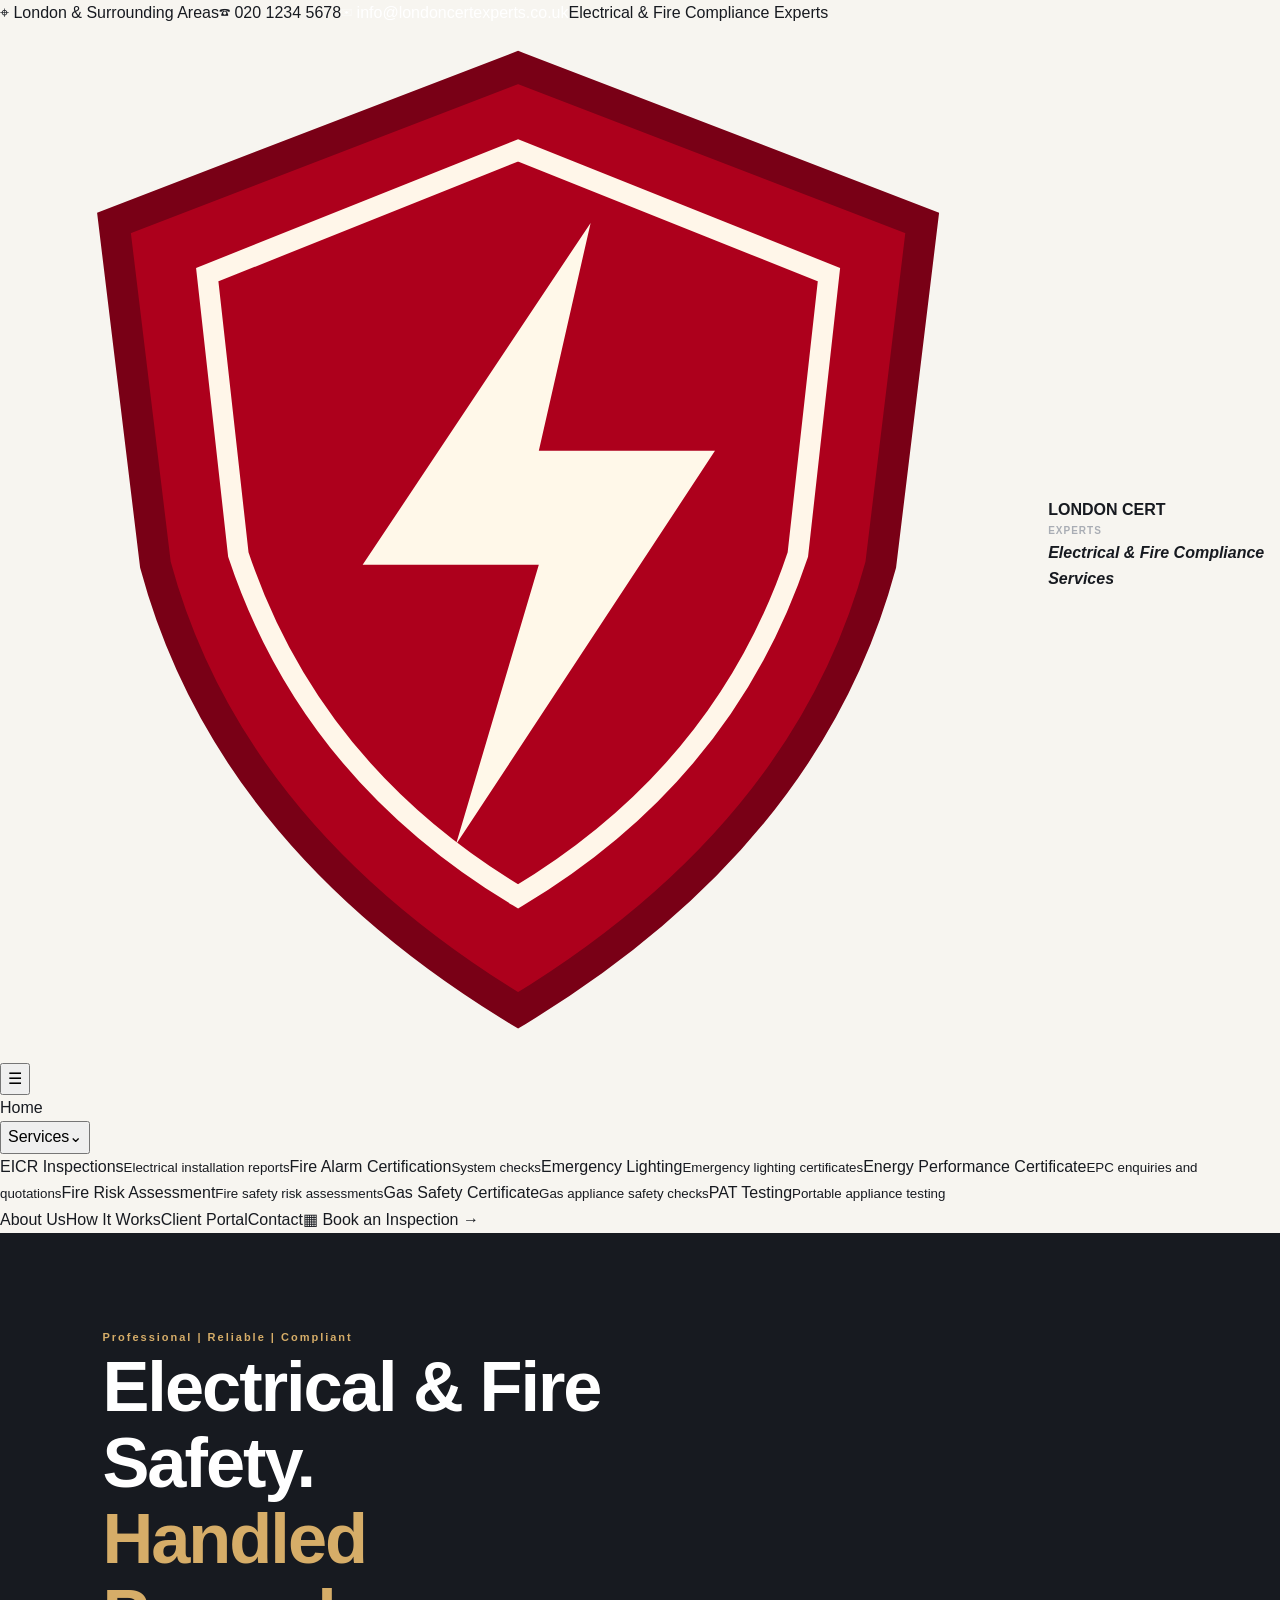
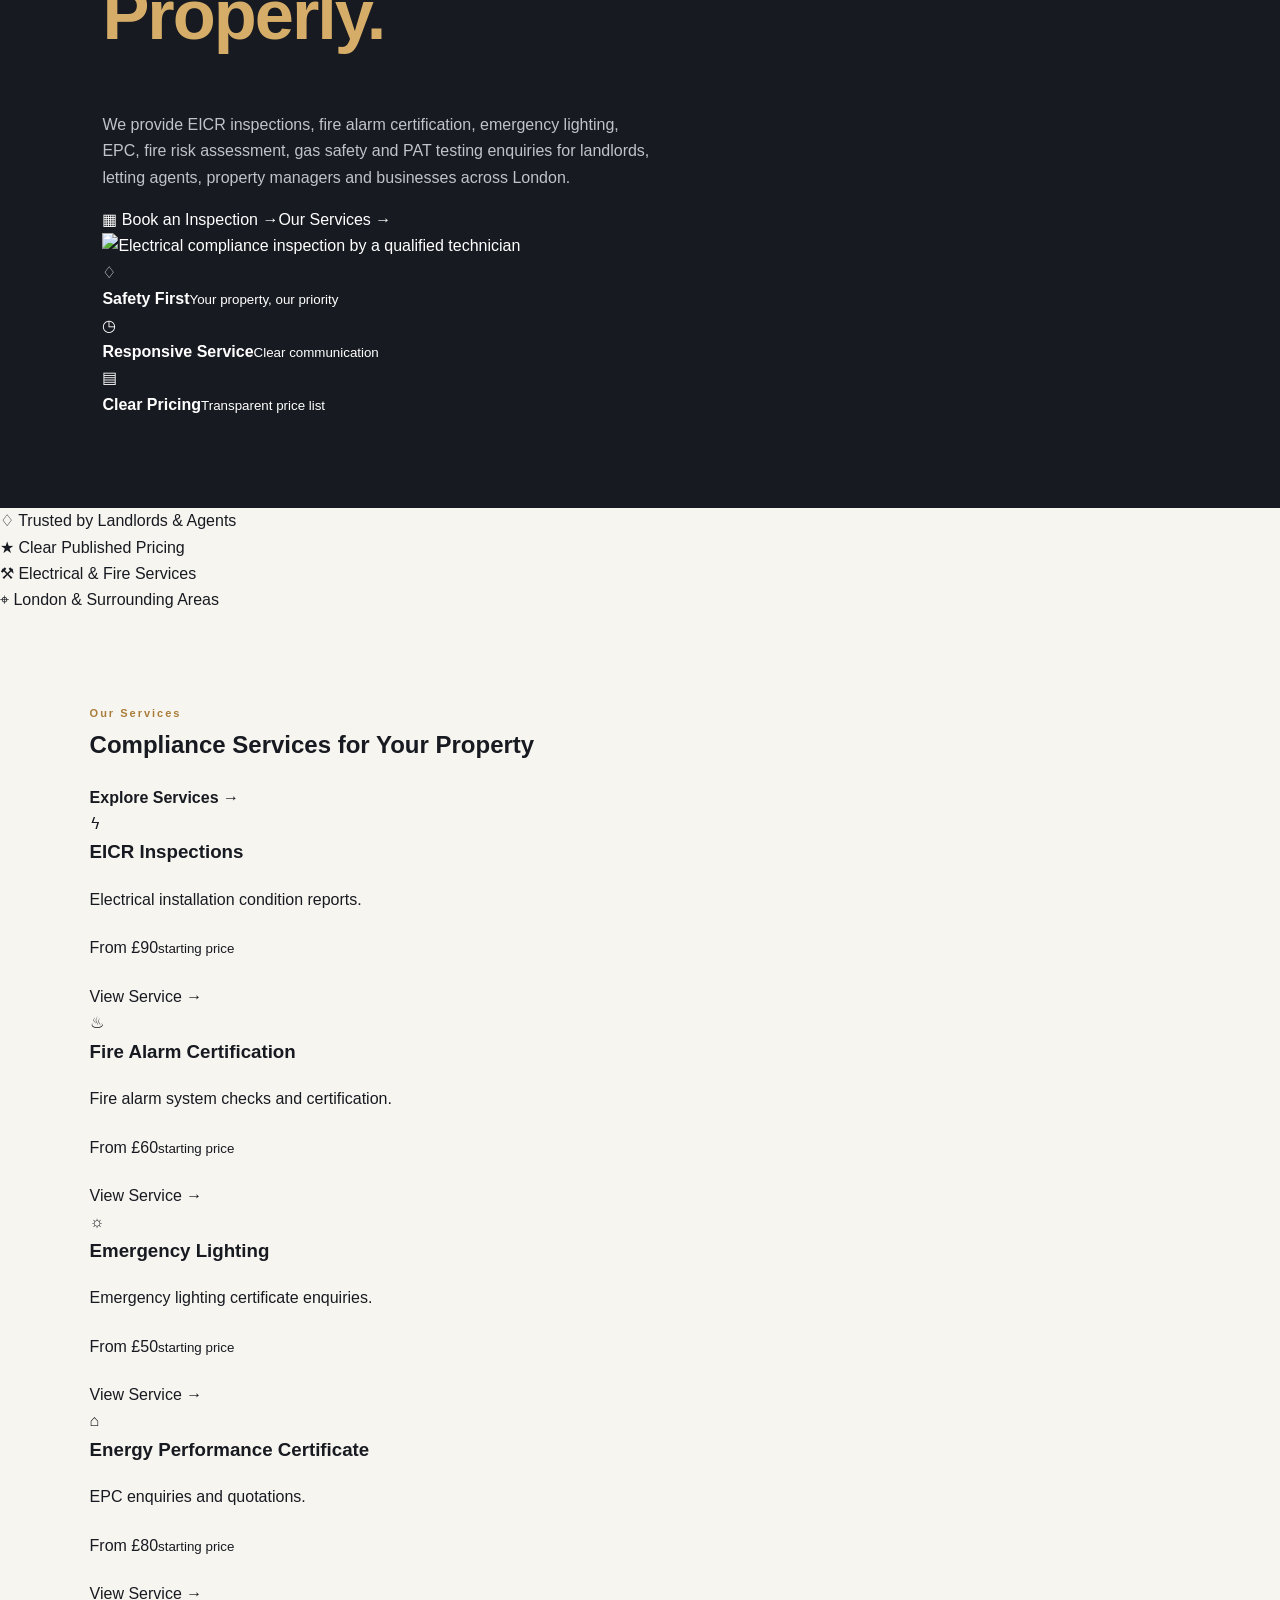
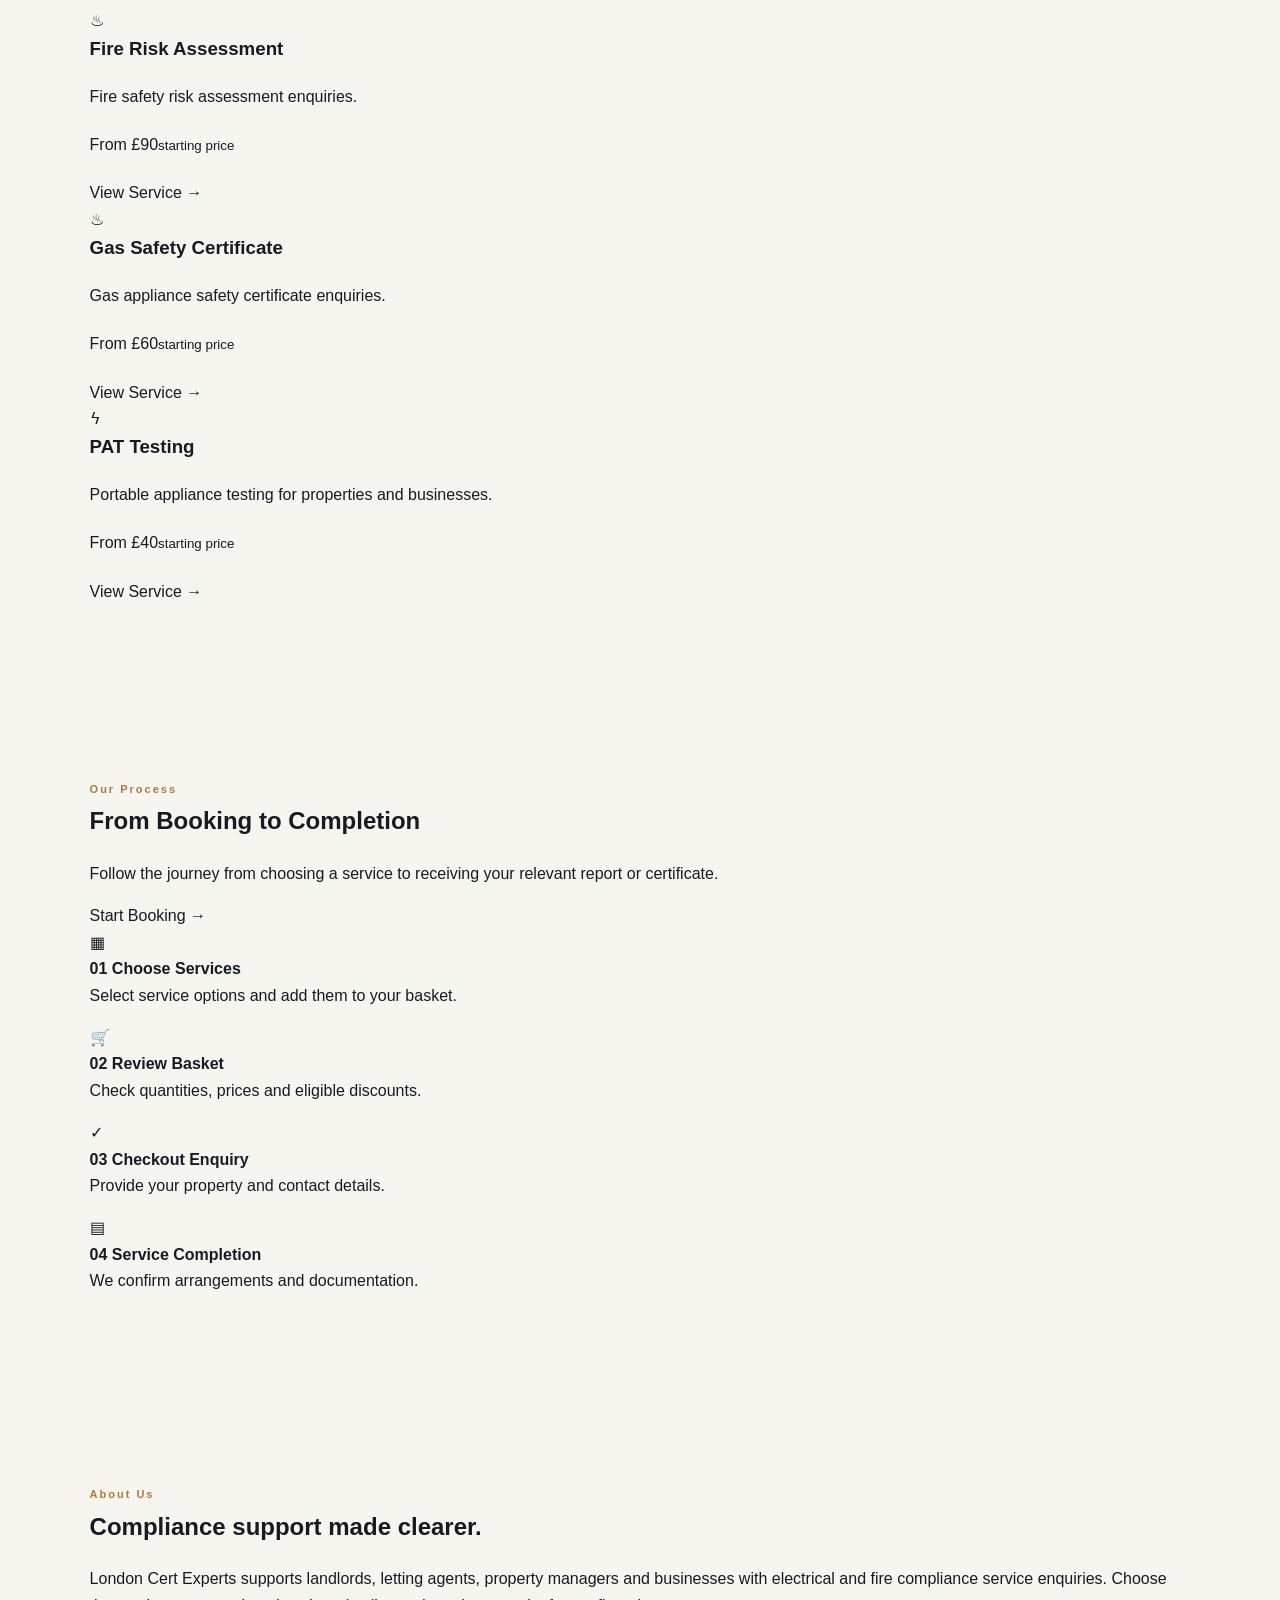
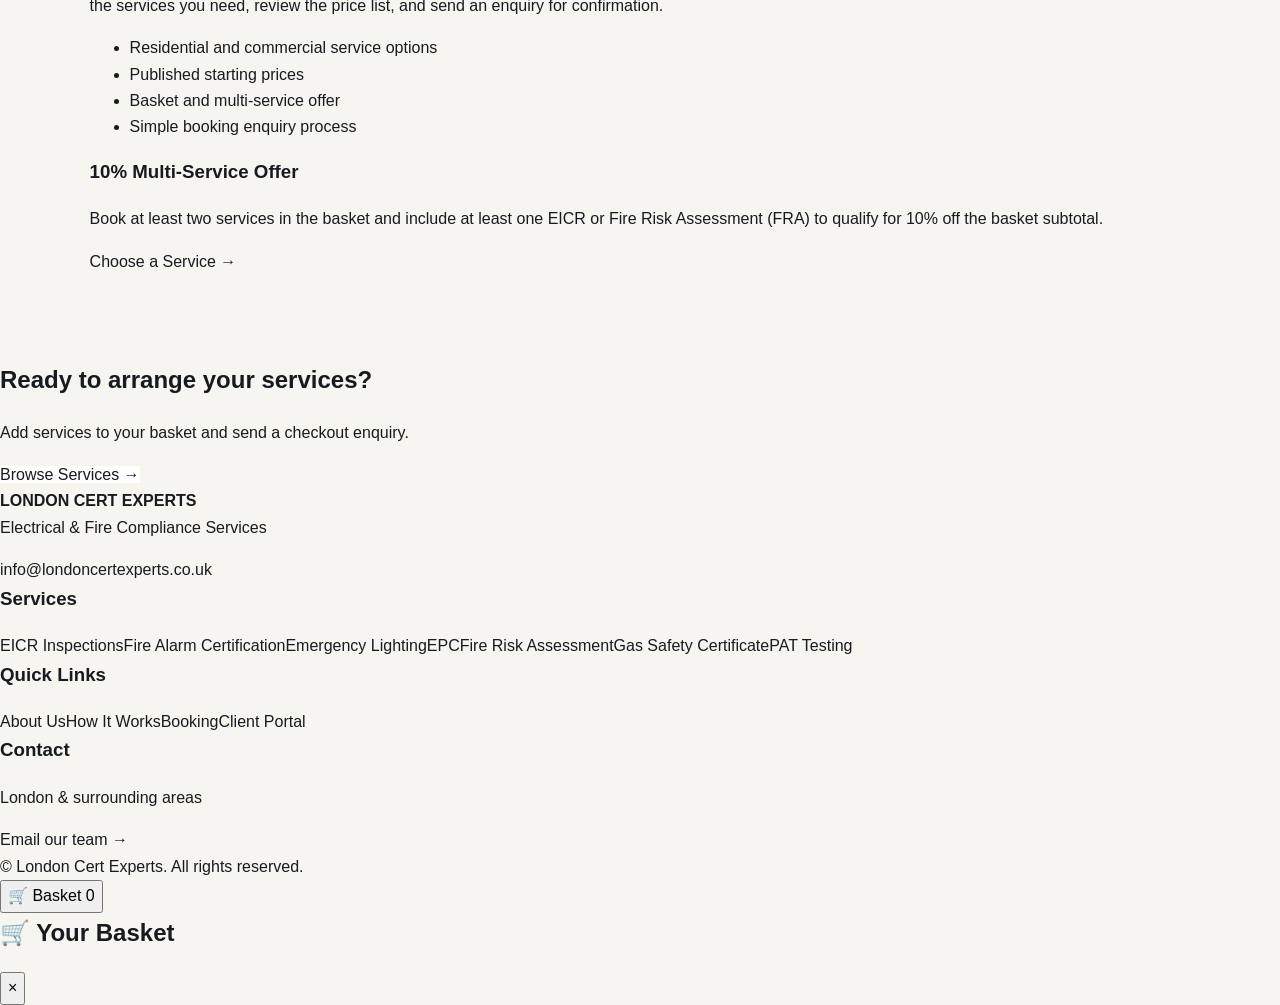
==== commit df4643cc: "Update index.html" ====
--- a/index.html
+++ b/index.html
@@ -1,1079 +1,16 @@
-
-<!DOCTYPE html>
-<html lang="en-GB">
-<head>
-  <meta charset="UTF-8">
-  <meta name="viewport" content="width=device-width, initial-scale=1.0">
-  <meta name="theme-color" content="#a91f2b">
-  <meta name="description" content="London Cert Experts provides electrical and fire compliance services, EICR inspections, fire alarm certification and emergency lighting certificates across London.">
-
-  <title>London Cert Experts | Electrical & Fire Compliance</title>
-
-  <style>
-    :root {
-      --red: #a91f2b;
-      --red-dark: #7f1420;
-      --red-light: #f8e8e8;
-      --cream: #fbf8f2;
-      --white: #ffffff;
-      --ink: #211e1d;
-      --muted: #716b67;
-      --border: #e9dfd7;
-      --gold: #c7a46b;
-      --radius: 18px;
-      --shadow: 0 16px 45px rgba(49, 27, 24, .09);
-    }
-
-    * { box-sizing: border-box; }
-
-    html {
-      scroll-behavior: smooth;
-      scroll-padding-top: 95px;
-    }
-
-    body {
-      margin: 0;
-      font-family: Arial, Helvetica, sans-serif;
-      color: var(--ink);
-      background: var(--cream);
-      line-height: 1.65;
-    }
-
-    a { color: inherit; text-decoration: none; }
-    button { font: inherit; }
-    img, svg { max-width: 100%; }
-    section { scroll-margin-top: 90px; }
-
-    .container {
-      width: min(1160px, 92%);
-      margin: auto;
-    }
-
-    .topbar {
-      background: var(--red-dark);
-      color: white;
-      padding: 8px 0;
-      font-size: 13px;
-    }
-
-    .topbar-inner {
-      display: flex;
-      justify-content: space-between;
-      gap: 15px;
-      flex-wrap: wrap;
-    }
-
-    .topbar a { color: white; }
-
-    .navbar {
-      position: sticky;
-      top: 0;
-      z-index: 1000;
-      background: rgba(251,248,242,.97);
-      backdrop-filter: blur(12px);
-      border-bottom: 1px solid var(--border);
-    }
-
-    .nav-inner {
-      min-height: 84px;
-      display: flex;
-      align-items: center;
-      justify-content: space-between;
-      gap: 24px;
-    }
-
-    .brand {
-      display: inline-flex;
-      align-items: center;
-      gap: 10px;
-      flex-shrink: 0;
-    }
-
-    .brand-icon { width: 49px; height: 49px; }
-
-    .brand-text {
-      font-size: 17px;
-      font-weight: 900;
-      line-height: 1.1;
-      letter-spacing: -.5px;
-    }
-
-    .brand-text span {
-      display: block;
-      color: var(--red);
-      letter-spacing: 2.1px;
-      font-size: 10px;
-      margin-top: 5px;
-    }
-
-    .nav-links {
-      display: flex;
-      align-items: center;
-      gap: 22px;
-      font-size: 14px;
-      font-weight: 700;
-    }
-
-    .nav-links > a,
-    .dropdown-toggle {
-      padding: 12px 0;
-      transition: color .2s;
-    }
-
-    .nav-links > a:hover,
-    .dropdown-toggle:hover { color: var(--red); }
-
-    .dropdown { position: relative; }
-
-    .dropdown-toggle {
-      border: 0;
-      background: transparent;
-      color: var(--ink);
-      font-weight: 700;
-      cursor: pointer;
-      display: flex;
-      align-items: center;
-      gap: 6px;
-    }
-
-    .chevron {
-      display: inline-block;
-      border-right: 2px solid currentColor;
-      border-bottom: 2px solid currentColor;
-      width: 7px;
-      height: 7px;
-      transform: rotate(45deg);
-      margin-top: -4px;
-      transition: transform .2s;
-    }
-
-    .dropdown-menu {
-      display: none;
-      position: absolute;
-      top: calc(100% + 9px);
-      left: -18px;
-      min-width: 255px;
-      padding: 10px;
-      background: white;
-      border: 1px solid var(--border);
-      border-radius: 14px;
-      box-shadow: var(--shadow);
-    }
-
-    .dropdown.open .dropdown-menu { display: block; }
-
-    .dropdown.open .chevron { transform: rotate(225deg); }
-
-    .dropdown-menu a {
-      display: block;
-      padding: 12px;
-      border-radius: 9px;
-      font-size: 14px;
-    }
-
-    .dropdown-menu a:hover {
-      background: var(--red-light);
-      color: var(--red-dark);
-    }
-
-    .dropdown-menu small {
-      display: block;
-      color: var(--muted);
-      font-weight: 400;
-      margin-top: 2px;
-    }
-
-    .btn {
-      display: inline-flex;
-      justify-content: center;
-      align-items: center;
-      gap: 9px;
-      padding: 14px 21px;
-      border-radius: 8px;
-      font-size: 14px;
-      font-weight: 800;
-      border: 1px solid transparent;
-      cursor: pointer;
-      transition: transform .2s, background .2s, box-shadow .2s;
-    }
-
-    .btn:hover { transform: translateY(-2px); }
-
-    .btn-red {
-      color: white;
-      background: var(--red);
-      box-shadow: 0 7px 18px rgba(169,31,43,.16);
-    }
-
-    .btn-red:hover { background: var(--red-dark); }
-
-    .btn-outline {
-      color: var(--red-dark);
-      border-color: var(--red);
-      background: transparent;
-    }
-
-    .btn-outline:hover { background: var(--red-light); }
-
-    .btn-white { background: white; color: var(--red-dark); }
-
-    .menu-toggle {
-      display: none;
-      background: white;
-      border: 1px solid var(--border);
-      border-radius: 9px;
-      padding: 9px 12px;
-      font-size: 22px;
-      cursor: pointer;
-    }
-
-    .hero {
-      overflow: hidden;
-      position: relative;
-      padding: 92px 0 85px;
-      background:
-        radial-gradient(ellipse at 90% 20%, rgba(169,31,43,.09), transparent 38%),
-        var(--cream);
-    }
-
-    .hero-grid {
-      display: grid;
-      grid-template-columns: 1.08fr .92fr;
-      align-items: center;
-      gap: 55px;
-    }
-
-    .eyebrow {
-      color: var(--red);
-      font-size: 12px;
-      font-weight: 900;
-      text-transform: uppercase;
-      letter-spacing: 2.2px;
-    }
-
-    h1, h2, h3, p { margin-top: 0; }
-
-    h1 {
-      font-size: clamp(38px, 5vw, 65px);
-      line-height: 1.08;
-      letter-spacing: -2.5px;
-      margin: 18px 0 24px;
-    }
-
-    h1 em {
-      color: var(--red);
-      font-style: normal;
-    }
-
-    .hero-copy {
-      font-size: 17px;
-      color: var(--muted);
-      max-width: 590px;
-      margin-bottom: 28px;
-    }
-
-    .hero-actions {
-      display: flex;
-      gap: 12px;
-      flex-wrap: wrap;
-    }
-
-    .hero-points {
-      display: flex;
-      gap: 20px;
-      flex-wrap: wrap;
-      margin-top: 30px;
-      font-size: 13px;
-      font-weight: 700;
-    }
-
-    .hero-points span::before {
-      content: "✓";
-      color: var(--red);
-      margin-right: 7px;
-      font-weight: 900;
-    }
-
-    .hero-visual {
-      position: relative;
-      padding: 25px;
-      background: #f1e6db;
-      border-radius: 45% 45% 22px 22px;
-      min-height: 430px;
-      display: flex;
-      align-items: center;
-      justify-content: center;
-    }
-
-    .visual-card {
-      width: 100%;
-      background: white;
-      border-radius: 20px;
-      padding: 26px;
-      box-shadow: var(--shadow);
-      position: relative;
-      z-index: 2;
-    }
-
-    .visual-top {
-      display: flex;
-      align-items: center;
-      justify-content: space-between;
-      gap: 10px;
-      border-bottom: 1px solid var(--border);
-      padding-bottom: 18px;
-      margin-bottom: 20px;
-    }
-
-    .visual-top strong { font-size: 17px; }
-
-    .status {
-      display: inline-block;
-      background: #e8f4e9;
-      color: #256d36;
-      border-radius: 100px;
-      padding: 5px 9px;
-      font-size: 10px;
-      font-weight: 900;
-    }
-
-    .certificate {
-      border: 1px solid var(--border);
-      border-radius: 12px;
-      padding: 18px;
-      margin-bottom: 14px;
-    }
-
-    .certificate-icon {
-      width: 45px;
-      height: 45px;
-      border-radius: 12px;
-      background: var(--red-light);
-      display: grid;
-      place-items: center;
-      color: var(--red);
-      font-size: 24px;
-      margin-bottom: 13px;
-    }
-
-    .certificate strong { display: block; }
-    .certificate p { color: var(--muted); font-size: 12px; margin: 4px 0 0; }
-
-    .visual-progress {
-      height: 7px;
-      background: #eee7df;
-      border-radius: 10px;
-      overflow: hidden;
-      margin-top: 14px;
-    }
-
-    .visual-progress span {
-      display: block;
-      height: 100%;
-      width: 100%;
-      background: var(--red);
-      transform-origin: left;
-      animation: progress 3s ease-in-out infinite alternate;
-    }
-
-    @keyframes progress {
-      from { transform: scaleX(.35); }
-      to { transform: scaleX(1); }
-    }
-
-    .floating-note {
-      position: absolute;
-      bottom: 12px;
-      left: -22px;
-      z-index: 3;
-      background: var(--red);
-      color: white;
-      border-radius: 12px;
-      padding: 14px 18px;
-      font-size: 13px;
-      font-weight: 800;
-      box-shadow: var(--shadow);
-      animation: float 3s ease-in-out infinite;
-    }
-
-    @keyframes float {
-      0%,100% { transform: translateY(0); }
-      50% { transform: translateY(-8px); }
-    }
-
-    .trust-strip {
-      background: var(--red);
-      color: white;
-      padding: 20px 0;
-    }
-
-    .trust-grid {
-      display: grid;
-      grid-template-columns: repeat(4,1fr);
-      gap: 20px;
-      text-align: center;
-    }
-
-    .trust-grid strong { display: block; font-size: 15px; }
-    .trust-grid span { font-size: 12px; opacity: .88; }
-
-    .section { padding: 88px 0; }
-
-    .section-white { background: white; }
-
-    .section-heading {
-      max-width: 690px;
-      margin: 0 auto 44px;
-      text-align: center;
-    }
-
-    .section-heading h2 {
-      font-size: clamp(29px,4vw,43px);
-      letter-spacing: -1.2px;
-      line-height: 1.2;
-      margin: 12px 0;
-    }
-
-    .section-heading p { color: var(--muted); }
-
-    .service-grid {
-      display: grid;
-      grid-template-columns: repeat(4,minmax(0,1fr));
-      gap: 18px;
-    }
-
-    .service-card {
-      background: white;
-      border: 1px solid var(--border);
-      border-radius: var(--radius);
-      padding: 25px 22px;
-      transition: transform .25s, box-shadow .25s, border-color .25s;
-    }
-
-    .service-card:hover {
-      transform: translateY(-7px);
-      border-color: #d9a4a6;
-      box-shadow: var(--shadow);
-    }
-
-    .service-icon {
-      width: 54px;
-      height: 54px;
-      display: grid;
-      place-items: center;
-      border-radius: 14px;
-      background: var(--red-light);
-      color: var(--red);
-      font-size: 25px;
-      margin-bottom: 20px;
-    }
-
-    .service-card h3 { font-size: 19px; margin-bottom: 10px; }
-    .service-card p { font-size: 13px; color: var(--muted); min-height: 83px; }
-    .price { font-size: 25px; font-weight: 900; margin: 15px 0; }
-    .price small { font-size: 12px; color: var(--muted); font-weight: 400; }
-    .service-card .text-link { color: var(--red); font-weight: 800; font-size: 13px; }
-
-    .split {
-      display: grid;
-      grid-template-columns: 1fr 1fr;
-      gap: 60px;
-      align-items: center;
-    }
-
-    .split h2 {
-      font-size: clamp(30px,4vw,44px);
-      line-height: 1.18;
-      letter-spacing: -1.4px;
-      margin: 14px 0 20px;
-    }
-
-    .muted { color: var(--muted); }
-
-    .check-list {
-      list-style: none;
-      padding: 0;
-      margin: 24px 0;
-    }
-
-    .check-list li { margin: 13px 0; }
-    .check-list li::before {
-      content: "✓";
-      display: inline-grid;
-      place-items: center;
-      width: 23px;
-      height: 23px;
-      background: var(--red-light);
-      color: var(--red);
-      border-radius: 50%;
-      font-size: 12px;
-      font-weight: 900;
-      margin-right: 10px;
-    }
-
-    .process-panel {
-      background: var(--red-dark);
-      color: white;
-      border-radius: 24px;
-      padding: 35px;
-      overflow: hidden;
-      position: relative;
-    }
-
-    .process-panel::after {
-      content: "";
-      position: absolute;
-      width: 250px;
-      height: 250px;
-      border: 1px solid rgba(255,255,255,.14);
-      border-radius: 50%;
-      right: -80px;
-      top: -90px;
-      box-shadow: 0 0 0 30px rgba(255,255,255,.035),
-                  0 0 0 60px rgba(255,255,255,.025);
-    }
-
-    .process-panel h3 { font-size: 25px; position: relative; z-index: 1; }
-
-    .process-step {
-      display: flex;
-      align-items: flex-start;
-      gap: 16px;
-      padding: 17px 0;
-      border-bottom: 1px solid rgba(255,255,255,.17);
-      position: relative;
-      z-index: 1;
-    }
-
-    .process-step:last-child { border: 0; }
-
-    .step-number {
-      width: 38px;
-      height: 38px;
-      flex-shrink: 0;
-      display: grid;
-      place-items: center;
-      border-radius: 50%;
-      background: white;
-      color: var(--red);
-      font-weight: 900;
-    }
-
-    .process-step strong { display: block; }
-    .process-step p { color: #f1dfe0; font-size: 13px; margin: 3px 0 0; }
-
-    .benefits-grid {
-      display: grid;
-      grid-template-columns: repeat(3,1fr);
-      gap: 20px;
-    }
-
-    .benefit {
-      padding: 25px;
-      border-radius: 16px;
-      border: 1px solid var(--border);
-      background: var(--cream);
-    }
-
-    .benefit .service-icon { margin-bottom: 15px; }
-    .benefit h3 { margin-bottom: 8px; font-size: 18px; }
-    .benefit p { color: var(--muted); font-size: 14px; margin: 0; }
-
-    .cta {
-      background: var(--red);
-      color: white;
-      padding: 64px 0;
-    }
-
-    .cta-inner {
-      display: flex;
-      align-items: center;
-      justify-content: space-between;
-      gap: 30px;
-    }
-
-    .cta h2 {
-      font-size: clamp(28px,4vw,42px);
-      line-height: 1.2;
-      margin-bottom: 12px;
-    }
-
-    .cta p { color: #f9e7e7; margin-bottom: 0; }
-
-    .footer {
-      background: #211b1b;
-      color: #f8eee9;
-      padding: 58px 0 22px;
-    }
-
-    .footer-grid {
-      display: grid;
-      grid-template-columns: 1.4fr 1fr 1fr 1fr;
-      gap: 35px;
-    }
-
-    .footer .brand-text { color: white; }
-    .footer p, .footer a { color: #d5c8c2; font-size: 13px; }
-    .footer h3 { font-size: 15px; margin-bottom: 16px; color: white; }
-    .footer-links { display: grid; gap: 10px; }
-    .footer a:hover { color: white; }
-    .footer-bottom {
-      border-top: 1px solid #493a38;
-      padding-top: 20px;
-      margin-top: 38px;
-      display: flex;
-      justify-content: space-between;
-      gap: 12px;
-      flex-wrap: wrap;
-      font-size: 12px;
-      color: #bcaeaa;
-    }
-
-    .reveal {
-      opacity: 0;
-      transform: translateY(22px);
-      transition: opacity .65s ease, transform .65s ease;
-    }
-
-    .reveal.visible { opacity: 1; transform: translateY(0); }
-
-    :focus-visible {
-      outline: 3px solid var(--gold);
-      outline-offset: 3px;
-    }
-
-    @media (prefers-reduced-motion: reduce) {
-      *, *::before, *::after {
-        animation-duration: .01ms !important;
-        transition-duration: .01ms !important;
-        scroll-behavior: auto !important;
-      }
-      .reveal { opacity: 1; transform: none; }
-    }
-
-    @media (max-width: 1050px) {
-      .nav-links { gap: 14px; }
-      .service-grid { grid-template-columns: repeat(2,minmax(0,1fr)); }
-      .hero-grid { gap: 30px; }
-      .footer-grid { grid-template-columns: repeat(2,1fr); }
-    }
-
-    @media (max-width: 760px) {
-      .topbar-inner { justify-content: center; text-align: center; }
-      .nav-inner { min-height: 72px; }
-      .menu-toggle { display: block; }
-      .nav-links {
-        display: none;
-        position: absolute;
-        top: 100%;
-        left: 0;
-        right: 0;
-        background: var(--cream);
-        padding: 18px 5% 25px;
-        border-bottom: 1px solid var(--border);
-        box-shadow: var(--shadow);
-        align-items: stretch;
-        flex-direction: column;
-        gap: 3px;
-      }
-
-      .nav-links.active { display: flex; }
-      .nav-links > a, .dropdown-toggle { width: 100%; padding: 12px 0; }
-      .dropdown-menu {
-        position: static;
-        box-shadow: none;
-        margin: 0 0 8px;
-        border-radius: 10px;
-      }
-
-      .dropdown { width: 100%; }
-      .nav-cta { width: 100%; }
-      .hero { padding: 60px 0; }
-      .hero-grid, .split { grid-template-columns: 1fr; }
-      .hero-visual { min-height: 350px; margin: 5px 10px 0 20px; }
-      .floating-note { left: -15px; }
-      .trust-grid { grid-template-columns: repeat(2,1fr); row-gap: 20px; }
-      .section { padding: 65px 0; }
-      .service-grid { grid-template-columns: 1fr; }
-      .service-card p { min-height: 0; }
-      .benefits-grid { grid-template-columns: 1fr; }
-      .cta-inner { flex-direction: column; align-items: flex-start; }
-      .footer-grid { grid-template-columns: 1fr; gap: 25px; }
-      h1 { letter-spacing: -1.4px; }
-    }
-  </style>
-</head>
-
-<body>
-  <div class="topbar">
-    <div class="container topbar-inner">
-      <span>Electrical & Fire Compliance Services</span>
-      <a href="mailto:info@londoncertexperts.co.uk">✉ info@londoncertexperts.co.uk</a>
-    </div>
-  </div>
-
-  <header class="navbar">
-    <div class="container nav-inner">
-      <a class="brand" href="index.html" aria-label="London Cert Experts homepage">
-        <svg class="brand-icon" viewBox="0 0 64 64" role="img" aria-label="London Cert Experts shield and lightning logo">
-          <path d="M32 3 56 12v17c0 15-9 25-24 32C17 54 8 44 8 29V12Z"
-                fill="#a91f2b"/>
-          <path d="M32 9 50 16v13c0 11-6 19-18 26-12-7-18-15-18-26V16Z"
-                fill="none" stroke="#fbf8f2" stroke-width="1.7"/>
-          <path d="M36 15 22 35h10l-4 15 15-22H32Z"
-                fill="#fbf8f2"/>
-          <path d="M13 10 7 5M51 10l6-5" stroke="#c7a46b" stroke-width="3" stroke-linecap="round"/>
-        </svg>
-        <span class="brand-text">
-          LONDON CERT
-          <span>EXPERTS</span>
-        </span>
-      </a>
-
-      <button class="menu-toggle" id="menuToggle" aria-label="Open navigation menu"
-              aria-expanded="false" aria-controls="navLinks">☰</button>
-
-      <nav class="nav-links" id="navLinks" aria-label="Main navigation">
-        <a href="index.html">Home</a>
-
-        <div class="dropdown" id="servicesDropdown">
-          <button class="dropdown-toggle" id="servicesToggle"
-                  aria-expanded="false" aria-controls="servicesMenu">
-            Services <span class="chevron"></span>
-          </button>
-          <div class="dropdown-menu" id="servicesMenu">
-            <a href="services/eicr.html">EICR Inspections
-              <small>Electrical installation reports</small>
-            </a>
-            <a href="services/fire-alarm.html">Fire Alarm Certification
-              <small>Fire alarm system checks</small>
-            </a>
-            <a href="services/emergency-lighting.html">Emergency Lighting
-              <small>Emergency lighting certification</small>
-            </a>
-            <a href="services/epc.html">Energy Performance Certificate
-              <small>EPC enquiries and quotations</small>
-            </a>
-          </div>
-        </div>
-
-        <a href="#about">About Us</a>
-        <a href="#process">How It Works</a>
-        <a href="portal.html">Client Portal</a>
-        <a class="btn btn-red nav-cta" href="booking.html">Book an Inspection ↗</a>
-      </nav>
-    </div>
-  </header>
-
-  <main>
-    <section class="hero">
-      <div class="container hero-grid">
-        <div class="reveal">
-          <span class="eyebrow">Your compliance, our priority</span>
-          <h1>Electrical & Fire Safety.<br><em>Handled Properly.</em></h1>
-          <p class="hero-copy">
-            Straightforward compliance services for landlords, letting agents,
-            property managers and businesses. Arrange your inspection, receive
-            your report and keep your property compliance organised.
-          </p>
-
-          <div class="hero-actions">
-            <a class="btn btn-red" href="booking.html">Book an Inspection ↗</a>
-            <a class="btn btn-outline" href="#services">Explore Our Services</a>
-          </div>
-
-          <div class="hero-points">
-            <span>Clear pricing</span>
-            <span>Simple booking enquiries</span>
-            <span>Professional service</span>
-          </div>
-        </div>
-
-        <div class="hero-visual reveal">
-          <div class="visual-card">
-            <div class="visual-top">
-              <strong>Property Compliance</strong>
-              <span class="status">YOUR NEXT STEP</span>
-            </div>
-
-            <div class="certificate">
-              <div class="certificate-icon">ϟ</div>
-              <strong>Electrical Safety</strong>
-              <p>Arrange an EICR inspection for your property.</p>
-              <div class="visual-progress"><span></span></div>
-            </div>
-
-            <div class="certificate">
-              <div class="certificate-icon">♧</div>
-              <strong>Fire Safety</strong>
-              <p>Enquire about fire alarms and emergency lighting.</p>
-              <div class="visual-progress"><span></span></div>
-            </div>
-          </div>
-          <div class="floating-note">✓ Compliance made simpler</div>
-        </div>
-      </div>
-    </section>
-
-    <section class="trust-strip">
-      <div class="container trust-grid">
-        <div><strong>Residential</strong><span>Homes and rental properties</span></div>
-        <div><strong>Commercial</strong><span>Business premises</span></div>
-        <div><strong>Letting Agents</strong><span>Property portfolio enquiries</span></div>
-        <div><strong>Clear Pricing</strong><span>Know the starting cost</span></div>
-      </div>
-    </section>
-
-    <section class="section" id="services">
-      <div class="container">
-        <div class="section-heading reveal">
-          <span class="eyebrow">What we do</span>
-          <h2>Compliance Services for Your Property</h2>
-          <p>Explore our main services and choose the one that matches your property requirements.</p>
-        </div>
-
-        <div class="service-grid">
-          <article class="service-card reveal">
-            <div class="service-icon">ϟ</div>
-            <h3>EICR Inspections</h3>
-            <p>Electrical Installation Condition Reports for residential properties and commercial premises.</p>
-            <div class="price">£90 <small>starting price</small></div>
-            <a class="text-link" href="services/eicr.html">Explore EICR →</a>
-          </article>
-
-          <article class="service-card reveal">
-            <div class="service-icon">♧</div>
-            <h3>Fire Alarm Certification</h3>
-            <p>Fire alarm system inspection and certification enquiries for suitable properties.</p>
-            <div class="price">£60 <small>starting price</small></div>
-            <a class="text-link" href="services/fire-alarm.html">Explore Fire Alarms →</a>
-          </article>
-
-          <article class="service-card reveal">
-            <div class="service-icon">☼</div>
-            <h3>Emergency Lighting</h3>
-            <p>Emergency lighting inspection and certificate enquiries for your premises.</p>
-            <div class="price">£50 <small>starting price</small></div>
-            <a class="text-link" href="services/emergency-lighting.html">Explore Lighting →</a>
-          </article>
-
-          <article class="service-card reveal">
-            <div class="service-icon">⌂</div>
-            <h3>Energy Performance Certificate</h3>
-            <p>Get in touch to discuss EPC requirements and arrange a quotation for your property.</p>
-            <div class="price">Quote <small>on request</small></div>
-            <a class="text-link" href="services/epc.html">Explore EPC →</a>
-          </article>
-        </div>
-      </div>
-    </section>
-
-    <section class="section section-white" id="about">
-      <div class="container split">
-        <div class="reveal">
-          <span class="eyebrow">Why London Cert Experts</span>
-          <h2>A clearer way to manage property compliance.</h2>
-          <p class="muted">
-            We aim to make the process easier for property owners, landlords,
-            letting agents and businesses — from your first enquiry through
-            to the inspection and report.
-          </p>
-          <ul class="check-list">
-            <li>Clear service information and published starting prices</li>
-            <li>A simple route to request an inspection</li>
-            <li>Services for residential and commercial enquiries</li>
-            <li>Direct contact with our team for questions and quotations</li>
-          </ul>
-          <a class="btn btn-red" href="booking.html">Arrange Your Inspection →</a>
-        </div>
-
-        <div class="process-panel reveal" id="process">
-          <h3>From Enquiry to Report</h3>
-
-          <div class="process-step">
-            <span class="step-number">01</span>
-            <div>
-              <strong>Choose Your Service</strong>
-              <p>Select EICR, fire alarm, emergency lighting or EPC.</p>
-            </div>
-          </div>
-
-          <div class="process-step">
-            <span class="step-number">02</span>
-            <div>
-              <strong>Send Your Booking Enquiry</strong>
-              <p>Provide your contact details, property information and preferred date.</p>
-            </div>
-          </div>
-
-          <div class="process-step">
-            <span class="step-number">03</span>
-            <div>
-              <strong>Arrange the Inspection</strong>
-              <p>Our team can review your enquiry and confirm the arrangements with you.</p>
-            </div>
-          </div>
-
-          <div class="process-step">
-            <span class="step-number">04</span>
-            <div>
-              <strong>Receive Your Documentation</strong>
-              <p>Following the service, receive the applicable report or certificate.</p>
-            </div>
-          </div>
-        </div>
-      </div>
-    </section>
-
-    <section class="section">
-      <div class="container">
-        <div class="section-heading reveal">
-          <span class="eyebrow">Designed around your needs</span>
-          <h2>Support for Property Professionals</h2>
-          <p>Practical service information to help you organise compliance work.</p>
-        </div>
-
-        <div class="benefits-grid">
-          <article class="benefit reveal">
-            <div class="service-icon">⌂</div>
-            <h3>Landlords & Property Owners</h3>
-            <p>Find the relevant service, review pricing and submit an enquiry for your property.</p>
-          </article>
-
-          <article class="benefit reveal">
-            <div class="service-icon">▤</div>
-            <h3>Letting Agents</h3>
-            <p>Contact us about individual properties or discuss your wider compliance requirements.</p>
-          </article>
-
-          <article class="benefit reveal">
-            <div class="service-icon">▦</div>
-            <h3>Commercial Premises</h3>
-            <p>Enquire about commercial electrical inspections and other applicable compliance services.</p>
-          </article>
-        </div>
-      </div>
-    </section>
-
-    <section class="cta">
-      <div class="container cta-inner">
-        <div>
-          <h2>Ready to discuss your property?</h2>
-          <p>Choose a service or contact our team to get started.</p>
-        </div>
-        <div class="hero-actions">
-          <a class="btn btn-white" href="booking.html">Make a Booking Enquiry ↗</a>
-          <a class="btn" style="border-color:white;color:white" href="mailto:info@londoncertexperts.co.uk">Email Our Team</a>
-        </div>
-      </div>
-    </section>
-  </main>
-
-  <footer class="footer">
-    <div class="container">
-      <div class="footer-grid">
-        <div>
-          <a class="brand" href="index.html">
-            <svg class="brand-icon" viewBox="0 0 64 64" aria-hidden="true">
-              <path d="M32 3 56 12v17c0 15-9 25-24 32C17 54 8 44 8 29V12Z" fill="#a91f2b"/>
-              <path d="M36 15 22 35h10l-4 15 15-22H32Z" fill="#fbf8f2"/>
-            </svg>
-            <span class="brand-text">LONDON CERT<span>EXPERTS</span></span>
-          </a>
-          <p style="margin-top:18px">
-            Electrical and fire compliance services for properties and businesses.
-          </p>
-          <a href="mailto:info@londoncertexperts.co.uk">info@londoncertexperts.co.uk</a>
-        </div>
-
-        <div>
-          <h3>Our Services</h3>
-          <div class="footer-links">
-            <a href="services/eicr.html">EICR Inspections</a>
-            <a href="services/fire-alarm.html">Fire Alarm Certification</a>
-            <a href="services/emergency-lighting.html">Emergency Lighting</a>
-            <a href="services/epc.html">Energy Performance Certificate</a>
-          </div>
-        </div>
-
-        <div>
-          <h3>Quick Links</h3>
-          <div class="footer-links">
-            <a href="index.html">Home</a>
-            <a href="#about">About Us</a>
-            <a href="#process">How It Works</a>
-            <a href="booking.html">Booking Enquiry</a>
-            <a href="portal.html">Client Portal</a>
-          </div>
-        </div>
-
-        <div>
-          <h3>Get in Touch</h3>
-          <p>Have a question about your property compliance requirements?</p>
-          <a class="btn btn-red" href="mailto:info@londoncertexperts.co.uk">Contact Our Team</a>
-        </div>
-      </div>
-
-      <div class="footer-bottom">
-        <span>© <span id="year"></span> London Cert Experts. All rights reserved.</span>
-        <span>Electrical & Fire Compliance Services</span>
-      </div>
-    </div>
-  </footer>
-
-  <script>
-    const menuToggle = document.getElementById("menuToggle");
-    const navLinks = document.getElementById("navLinks");
-    const dropdown = document.getElementById("servicesDropdown");
-    const dropdownToggle = document.getElementById("servicesToggle");
-
-    menuToggle.addEventListener("click", () => {
-      const isOpen = navLinks.classList.toggle("active");
-      menuToggle.setAttribute("aria-expanded", String(isOpen));
-      menuToggle.setAttribute("aria-label", isOpen ? "Close navigation menu" : "Open navigation menu");
-      menuToggle.textContent = isOpen ? "✕" : "☰";
-    });
-
-    dropdownToggle.addEventListener("click", (event) => {
-      event.stopPropagation();
-      const isOpen = dropdown.classList.toggle("open");
-      dropdownToggle.setAttribute("aria-expanded", String(isOpen));
-    });
-
-    document.addEventListener("click", (event) => {
-      if (!dropdown.contains(event.target)) {
-        dropdown.classList.remove("open");
-        dropdownToggle.setAttribute("aria-expanded", "false");
-      }
-    });
-
-    document.querySelectorAll("#navLinks a").forEach((link) => {
-      link.addEventListener("click", () => {
-        navLinks.classList.remove("active");
-        menuToggle.setAttribute("aria-expanded", "false");
-        menuToggle.textContent = "☰";
-        dropdown.classList.remove("open");
-        dropdownToggle.setAttribute("aria-expanded", "false");
-      });
-    });
-
-    document.getElementById("year").textContent = new Date().getFullYear();
-
-    if ("IntersectionObserver" in window &&
-        !window.matchMedia("(prefers-reduced-motion: reduce)").matches) {
-      const observer = new IntersectionObserver((entries) => {
-        entries.forEach((entry) => {
-          if (entry.isIntersecting) {
-            entry.target.classList.add("visible");
-            observer.unobserve(entry.target);
-          }
-        });
-      }, { threshold: 0.12 });
-
-      document.querySelectorAll(".reveal").forEach((element) => observer.observe(element));
-    } else {
-      document.querySelectorAll(".reveal").forEach((element) => element.classList.add("visible"));
-    }
-  </script>
-</body>
-</html>
+<!doctype html><html lang="en-GB"><head><meta charset="utf-8"><meta name="viewport" content="width=device-width,initial-scale=1"><meta name="description" content="Electrical and fire compliance services across London."><title>London Cert Experts | Electrical &amp; Fire Compliance</title><link rel="stylesheet" href="Style.css"></head><body><div class="topbar"><div class="container toprow"><span>⌖ London &amp; Surrounding Areas</span><span>☎ 020 1234 5678</span><a style="color:white" href="mailto:info@londoncertexperts.co.uk">✉ info@londoncertexperts.co.uk</a><span>Electrical &amp; Fire Compliance Experts</span></div></div><header class="navbar"><div class="container navrow"><a class="brand" href="index.html"><svg class="logo" viewBox="0 0 100 100" role="img" aria-label="London Cert Experts shield"><path d="M50 4 89 19 85 52Q78 78 50 95 22 78 15 52L11 19Z" fill="#ad001c" stroke="#790016" stroke-width="3"/><path d="M50 12 80 24 77 51Q70 72 50 84 30 72 23 51L20 24Z" fill="none" stroke="#fff6e9" stroke-width="2"/><path d="M57 19 35 52h17l-8 27 25-38H52Z" fill="#fff8e9"/></svg><span class="brandname">LONDON CERT<small>EXPERTS</small><em>Electrical &amp; Fire Compliance Services</em></span></a><button class="hamb" id="hamb" aria-label="Open menu">☰</button><nav class="navlinks" id="navlinks"><a href="index.html">Home</a><div class="dropdown" id="dropdown"><button class="dropbtn" id="dropbtn">Services⌄</button><div class="dropmenu"><a href="services/eicr.html">EICR Inspections<small>Electrical installation reports</small></a><a href="services/fire-alarm.html">Fire Alarm Certification<small>System checks</small></a><a href="services/emergency-lighting.html">Emergency Lighting<small>Emergency lighting certificates</small></a><a href="services/epc.html">Energy Performance Certificate<small>EPC enquiries and quotations</small></a><a href="services/fra.html">Fire Risk Assessment<small>Fire safety risk assessments</small></a><a href="services/gas-safety.html">Gas Safety Certificate<small>Gas appliance safety checks</small></a><a href="services/pat-testing.html">PAT Testing<small>Portable appliance testing</small></a></div></div><a href="index.html#about">About Us</a><a href="index.html#process">How It Works</a><a href="portal.html">Client Portal</a><a href="mailto:info@londoncertexperts.co.uk">Contact</a><a class="btn btn-red navbook" href="booking.html">▦ Book an Inspection →</a></nav></div></header>
+<main><section class="hero"><div class="container hero-grid"><div class="hero-copy"><span class="eyebrow">Professional | Reliable | Compliant</span><h1>Electrical &amp; Fire Safety.<br><span>Handled Properly.</span></h1><p>We provide EICR inspections, fire alarm certification, emergency lighting, EPC, fire risk assessment, gas safety and PAT testing enquiries for landlords, letting agents, property managers and businesses across London.</p><div class="actions"><a class="btn btn-red" href="booking.html">▦ Book an Inspection →</a><a class="btn btn-outline" href="#services">Our Services →</a></div></div><div class="hero-photo"><img src="assets/technician-hero.jpg" alt="Electrical compliance inspection by a qualified technician"><div class="hero-features"><div class="feature"><span class="feature-icon">♢</span><div><strong>Safety First</strong><small>Your property, our priority</small></div></div><div class="feature"><span class="feature-icon">◷</span><div><strong>Responsive Service</strong><small>Clear communication</small></div></div><div class="feature"><span class="feature-icon">▤</span><div><strong>Clear Pricing</strong><small>Transparent price list</small></div></div></div></div></div></section>
+<div class="trust"><div class="container trustrow"><div>♢ Trusted by Landlords &amp; Agents</div><div>★ Clear Published Pricing</div><div>⚒ Electrical &amp; Fire Services</div><div>⌖ London &amp; Surrounding Areas</div></div></div>
+<section class="section" id="services"><div class="container"><div class="sectionhead"><div><span class="eyebrow">Our Services</span><h2>Compliance Services for Your Property</h2></div><a href="services/eicr.html" style="color:var(--red);font-weight:800">Explore Services →</a></div><div class="servicegrid">
+<article class="servicecard"><div class="servicehead"><span class="serviceicon">ϟ</span><h3>EICR Inspections</h3></div><p>Electrical installation condition reports.</p><div class="price">From £90<small>starting price</small></div><a class="btn btn-outline" href="services/eicr.html">View Service →</a></article><article class="servicecard"><div class="servicehead"><span class="serviceicon">♨</span><h3>Fire Alarm Certification</h3></div><p>Fire alarm system checks and certification.</p><div class="price">From £60<small>starting price</small></div><a class="btn btn-outline" href="services/fire-alarm.html">View Service →</a></article><article class="servicecard"><div class="servicehead"><span class="serviceicon">☼</span><h3>Emergency Lighting</h3></div><p>Emergency lighting certificate enquiries.</p><div class="price">From £50<small>starting price</small></div><a class="btn btn-outline" href="services/emergency-lighting.html">View Service →</a></article><article class="servicecard"><div class="servicehead"><span class="serviceicon">⌂</span><h3>Energy Performance Certificate</h3></div><p>EPC enquiries and quotations.</p><div class="price">From £80<small>starting price</small></div><a class="btn btn-outline" href="services/epc.html">View Service →</a></article><article class="servicecard"><div class="servicehead"><span class="serviceicon">♨</span><h3>Fire Risk Assessment</h3></div><p>Fire safety risk assessment enquiries.</p><div class="price">From £90<small>starting price</small></div><a class="btn btn-outline" href="services/fra.html">View Service →</a></article><article class="servicecard"><div class="servicehead"><span class="serviceicon">♨</span><h3>Gas Safety Certificate</h3></div><p>Gas appliance safety certificate enquiries.</p><div class="price">From £60<small>starting price</small></div><a class="btn btn-outline" href="services/gas-safety.html">View Service →</a></article><article class="servicecard"><div class="servicehead"><span class="serviceicon">ϟ</span><h3>PAT Testing</h3></div><p>Portable appliance testing for properties and businesses.</p><div class="price">From £40<small>starting price</small></div><a class="btn btn-outline" href="services/pat-testing.html">View Service →</a></article>
+</div></div></section>
+<section class="section process" id="process"><div class="container processrow"><div><span class="eyebrow">Our Process</span><h2>From Booking to Completion</h2><p class="muted">Follow the journey from choosing a service to receiving your relevant report or certificate.</p><a class="btn btn-red" href="booking.html">Start Booking →</a></div><div class="steps"><div class="step"><div class="stepico">▦</div><strong>01 Choose Services</strong><p>Select service options and add them to your basket.</p></div><div class="step"><div class="stepico">🛒</div><strong>02 Review Basket</strong><p>Check quantities, prices and eligible discounts.</p></div><div class="step"><div class="stepico">✓</div><strong>03 Checkout Enquiry</strong><p>Provide your property and contact details.</p></div><div class="step"><div class="stepico">▤</div><strong>04 Service Completion</strong><p>We confirm arrangements and documentation.</p></div></div></div></section>
+<section class="section" id="about"><div class="container split"><div><span class="eyebrow">About Us</span><h2>Compliance support made clearer.</h2><p class="muted">London Cert Experts supports landlords, letting agents, property managers and businesses with electrical and fire compliance service enquiries. Choose the services you need, review the price list, and send an enquiry for confirmation.</p><ul class="checklist"><li>Residential and commercial service options</li><li>Published starting prices</li><li>Basket and multi-service offer</li><li>Simple booking enquiry process</li></ul></div><div class="panel"><h3>10% Multi-Service Offer</h3><p class="muted">Book at least two services in the basket and include at least one EICR or Fire Risk Assessment (FRA) to qualify for 10% off the basket subtotal.</p><a class="btn btn-green" href="services/eicr.html">Choose a Service →</a></div></div></section>
+<section class="cta"><div class="container ctarow"><div><h2>Ready to arrange your services?</h2><p>Add services to your basket and send a checkout enquiry.</p></div><a class="btn" style="background:white;color:var(--red)" href="services/eicr.html">Browse Services →</a></div></section></main>
+<footer class="footer"><div class="container footgrid"><div><b>LONDON CERT EXPERTS</b><p>Electrical &amp; Fire Compliance Services</p><a href="mailto:info@londoncertexperts.co.uk">info@londoncertexperts.co.uk</a></div><div><h3>Services</h3><div class="footlinks"><a href="services/eicr.html">EICR Inspections</a><a href="services/fire-alarm.html">Fire Alarm Certification</a><a href="services/emergency-lighting.html">Emergency Lighting</a><a href="services/epc.html">EPC</a><a href="services/fra.html">Fire Risk Assessment</a><a href="services/gas-safety.html">Gas Safety Certificate</a><a href="services/pat-testing.html">PAT Testing</a></div></div><div><h3>Quick Links</h3><div class="footlinks"><a href="#about">About Us</a><a href="#process">How It Works</a><a href="booking.html">Booking</a><a href="portal.html">Client Portal</a></div></div><div><h3>Contact</h3><p>London &amp; surrounding areas</p><a href="mailto:info@londoncertexperts.co.uk">Email our team →</a></div></div><div class="container footbottom">© London Cert Experts. All rights reserved.</div></footer>
+<button class="basketbar" id="basketbar">🛒 Basket <span id="cartcount">0</span></button><div class="overlay" id="overlay"></div><aside class="cartpanel" id="cartpanel"><div class="carthead"><h2>🛒 Your Basket</h2><button class="cartclose" id="cartclose">×</button></div><div class="cartitems" id="cartitems"></div><div class="cartfoot" id="cartfoot"></div></aside><script src="cart.js"></script><script>
+const hamb=document.getElementById('hamb'),nav=document.getElementById('navlinks'),drop=document.getElementById('dropdown'),dropbtn=document.getElementById('dropbtn');
+if(hamb)hamb.addEventListener('click',()=>{let o=nav.classList.toggle('active');hamb.textContent=o?'✕':'☰'});
+if(dropbtn)dropbtn.addEventListener('click',e=>{e.stopPropagation();drop.classList.toggle('open')});
+document.addEventListener('click',e=>{if(drop&&!drop.contains(e.target))drop.classList.remove('open')});
+</script></body></html>
--- a/Style.css
+++ b/Style.css
@@ -0,0 +1,143 @@
+
+@import url('https://fonts.googleapis.com/css2?family=DM+Sans:wght@400;500;600;700&family=Manrope:wght@400;500;600;700;800&display=swap');
+
+:root {
+  --ink: #171a20;
+  --navy: #222832;
+  --gold: #d6ad68;
+  --cream: #f7f5f0;
+  --white: #fff;
+  --muted: #a9adb4;
+  --line: #dedbd3;
+}
+* { box-sizing: border-box; }
+html { scroll-behavior: smooth; scroll-padding-top: 90px; }
+body {
+  margin: 0;
+  background: var(--cream);
+  color: var(--ink);
+  font-family: "DM Sans", sans-serif;
+  line-height: 1.65;
+}
+h1, h2, h3, .brand { font-family: "Manrope", sans-serif; }
+h1, h2, h3, p { margin-top: 0; }
+a { color: inherit; text-decoration: none; }
+button, input, select, textarea { font: inherit; }
+.site-header {
+  min-height: 82px; padding: 15px 6%;
+  display: flex; align-items: center; justify-content: space-between;
+  gap: 24px; background: var(--ink); color: white;
+  position: sticky; top: 0; z-index: 10;
+  border-bottom: 1px solid #ffffff18;
+}
+.brand { display: flex; align-items: center; gap: 12px; font-weight: 800; }
+.brand small { display: block; color: var(--muted); font-size: 10px; letter-spacing: 1px; }
+.brand-mark {
+  display: grid; place-items: center; width: 48px; height: 48px;
+  border: 1px solid var(--gold); color: var(--gold);
+  font-size: 14px; letter-spacing: 1px;
+}
+.nav-links { display: flex; align-items: center; gap: 28px; font-size: 14px; }
+.nav-links a:not(.button):hover, .text-link:hover { color: var(--gold); }
+.menu-toggle { display: none; background: none; color: white; border: 0; font-size: 26px; cursor: pointer; }
+.button {
+  display: inline-flex; align-items: center; justify-content: center;
+  background: var(--gold); color: var(--ink); padding: 14px 22px;
+  border: 1px solid var(--gold); font-weight: 700; cursor: pointer;
+  transition: transform .25s, background .25s;
+}
+.button:hover { transform: translateY(-3px); background: #e5c58d; }
+.button-small { padding: 10px 16px; }
+.button-outline { color: white; background: transparent; border-color: #ffffff55; }
+.button-outline:hover { color: var(--ink); }
+.hero {
+  background: var(--ink); color: white; padding: 90px 8%;
+  display: grid; grid-template-columns: 1.1fr .9fr; gap: 65px;
+  align-items: center; min-height: 570px; overflow: hidden;
+}
+.hero h1 { font-size: clamp(42px, 5.5vw, 72px); line-height: 1.08; letter-spacing: -2px; }
+.hero h1 span { color: var(--gold); }
+.hero-copy > p:not(.eyebrow) { color: #c0c3c9; max-width: 560px; }
+.eyebrow { color: #aa7d3a; font-size: 11px; font-weight: 800; letter-spacing: 2px; }
+.hero .eyebrow, .process-panel .eyebrow { color: var(--gold); }
+.hero-actions { display: flex; flex-wrap: wrap; gap: 12px; margin: 28px 0; }
+.hero-note { font-size: 12px; color: var(--muted); }
+.process-panel { padding: 30px; border: 1px solid #ffffff2a; background: #ffffff08; }
+.process-step { display: flex; gap: 14px; align-items: center; padding: 17px 0; }
+.step-number { color: var(--gold); font-size: 12px; font-weight: 800; }
+.process-step strong { font-size: 14px; }
+.process-step p { color: var(--muted); font-size: 12px; margin: 4px 0 0; }
+.step-icon { margin-left: auto; font-size: 25px; color: var(--gold); }
+.process-line { height: 24px; width: 1px; margin-left: 6px; background: var(--gold); opacity: .6; }
+.journey-progress { height: 3px; background: #ffffff20; overflow: hidden; }
+.journey-progress span { display: block; height: 100%; width: 35%; background: var(--gold); animation: journey 4s ease-in-out infinite alternate; }
+@keyframes journey { from { width: 10%; } to { width: 100%; } }
+.trust-strip { display: flex; justify-content: center; gap: 50px; flex-wrap: wrap; padding: 22px; background: white; font-size: 12px; font-weight: 700; }
+.section { padding: 85px 7%; }
+.section-heading { max-width: 680px; margin: 0 auto 42px; text-align: center; }
+.section-heading h2, .cta-section h2 { font-size: clamp(30px, 4vw, 45px); line-height: 1.2; letter-spacing: -1px; }
+.section-heading > p:last-child { color: #777; }
+.service-grid { display: grid; grid-template-columns: repeat(4, minmax(0, 1fr)); gap: 18px; }
+.service-card, .price-card {
+  padding: 28px; background: white; border: 1px solid var(--line);
+  transition: transform .25s, box-shadow .25s;
+}
+.service-card:hover, .price-card:hover { transform: translateY(-6px); box-shadow: 0 15px 35px #171a2010; }
+.card-icon { display: inline-grid; place-items: center; width: 46px; height: 46px; background: #f4ead7; color: #956b30; font-size: 25px; margin-bottom: 22px; }
+.service-card h3, .price-card h3 { font-size: 20px; }
+.service-card > p:not(.eyebrow), .price-card > p { color: #72757b; font-size: 13px; }
+.price { margin: 22px 0; }
+.price strong, .price-card > strong { font-size: 29px; color: var(--ink); }
+.text-link { display: inline-block; font-weight: 700; font-size: 13px; margin-top: 10px; }
+.pricing-section { background: #eeece6; }
+.price-grid { display: grid; grid-template-columns: repeat(3, minmax(0, 1fr)); gap: 20px; max-width: 1100px; margin: auto; }
+.price-card > strong { display: block; margin: 12px 0; }
+.cta-section { margin: 25px 7% 80px; padding: 65px 25px; text-align: center; background: var(--navy); color: white; }
+.cta-section > p:not(.eyebrow) { color: #c1c5cc; }
+.site-footer { background: var(--ink); color: white; padding: 38px 7%; display: flex; align-items: center; justify-content: space-between; flex-wrap: wrap; gap: 20px; font-size: 12px; }
+.site-footer p { margin: 0; }
+.site-footer p a { color: var(--gold); }
+.page-hero { background: var(--ink); color: white; padding: 70px 8%; }
+.page-hero h1 { font-size: clamp(36px, 5vw, 56px); line-height: 1.15; }
+.page-hero p { max-width: 680px; color: #c1c5cc; }
+.content-wrap { max-width: 1050px; padding: 55px 22px 80px; margin: auto; }
+.content-wrap h2 { margin-top: 32px; }
+.table-wrap { overflow-x: auto; margin: 25px 0; }
+.price-table { width: 100%; border-collapse: collapse; background: white; }
+.price-table th, .price-table td { text-align: left; padding: 17px; border-bottom: 1px solid var(--line); }
+.price-table th { background: var(--ink); color: white; }
+.booking-form { max-width: 720px; margin: 30px auto; padding: 30px; background: white; border: 1px solid var(--line); }
+.form-grid { display: grid; grid-template-columns: 1fr 1fr; gap: 18px; }
+.field { display: flex; flex-direction: column; gap: 6px; margin-bottom: 17px; }
+.field label { font-size: 13px; font-weight: 700; }
+.field input, .field select, .field textarea { width: 100%; padding: 13px; border: 1px solid #d6d5d0; background: white; color: var(--ink); border-radius: 0; }
+.field input:focus, .field select:focus, .field textarea:focus { outline: 2px solid var(--gold); outline-offset: 1px; }
+.form-message { margin-top: 18px; overflow-wrap: anywhere; }
+.form-message:empty { display: none; }
+.reveal { opacity: 0; transform: translateY(22px); transition: opacity .7s ease, transform .7s ease; }
+.reveal.visible { opacity: 1; transform: translateY(0); }
+@media (max-width: 1000px) {
+  .hero { padding: 65px 6%; gap: 35px; }
+  .service-grid { grid-template-columns: repeat(2, minmax(0, 1fr)); }
+  .nav-links { gap: 15px; }
+}
+@media (max-width: 680px) {
+  .site-header { padding: 12px 5%; }
+  .menu-toggle { display: block; }
+  .nav-links { display: none; position: absolute; top: 100%; left: 0; right: 0; padding: 20px; background: var(--ink); flex-direction: column; align-items: stretch; gap: 18px; }
+  .nav-links.open { display: flex; }
+  .hero { grid-template-columns: 1fr; padding: 55px 6%; }
+  .hero h1 { letter-spacing: -1px; }
+  .process-panel { padding: 20px; }
+  .trust-strip { gap: 12px; flex-direction: column; align-items: center; }
+  .section { padding: 60px 5%; }
+  .service-grid, .price-grid, .form-grid { grid-template-columns: 1fr; }
+  .service-card, .price-card { padding: 24px; }
+  .cta-section { margin: 10px 5% 50px; padding: 45px 20px; }
+  .site-footer { flex-direction: column; align-items: flex-start; }
+  .booking-form { padding: 22px; }
+}
+@media (prefers-reduced-motion: reduce) {
+  *, *::before, *::after { scroll-behavior: auto !important; animation-duration: .01ms !important; transition-duration: .01ms !important; }
+  .reveal { opacity: 1; transform: none; }
+}
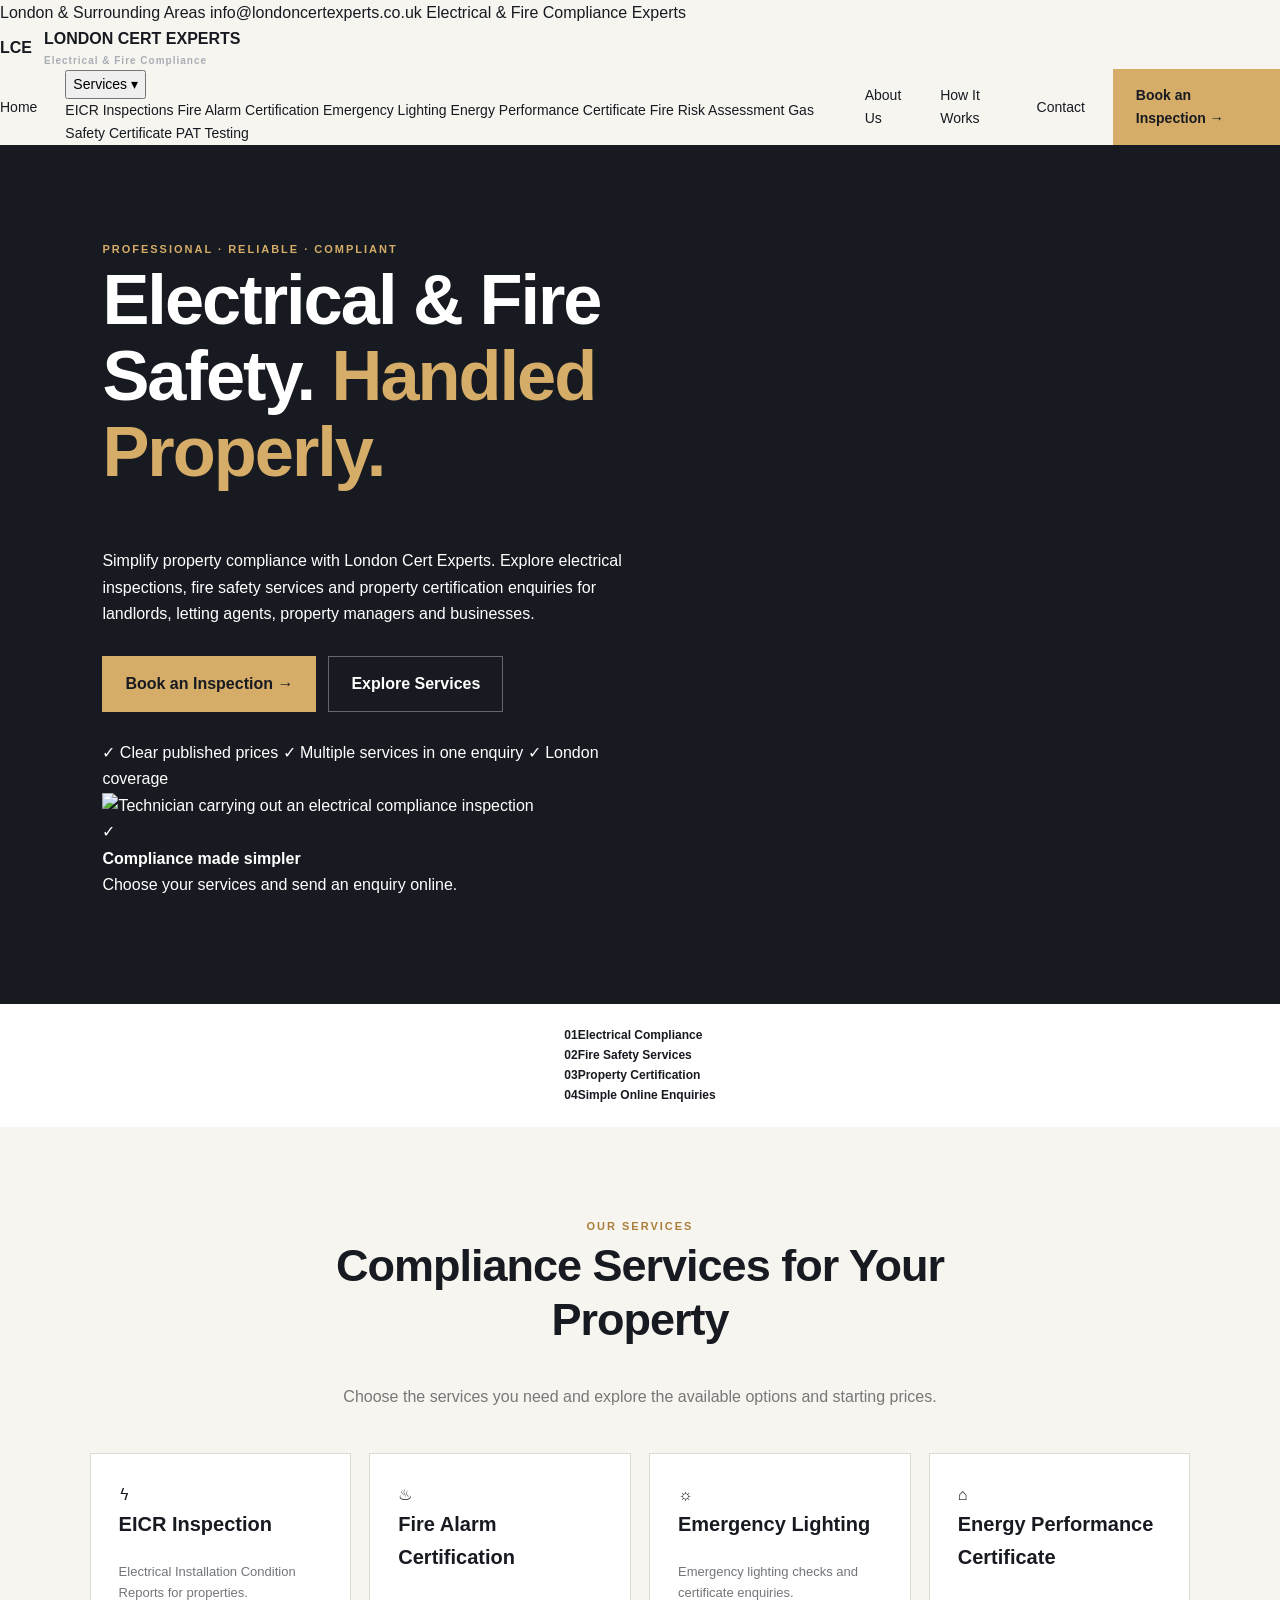
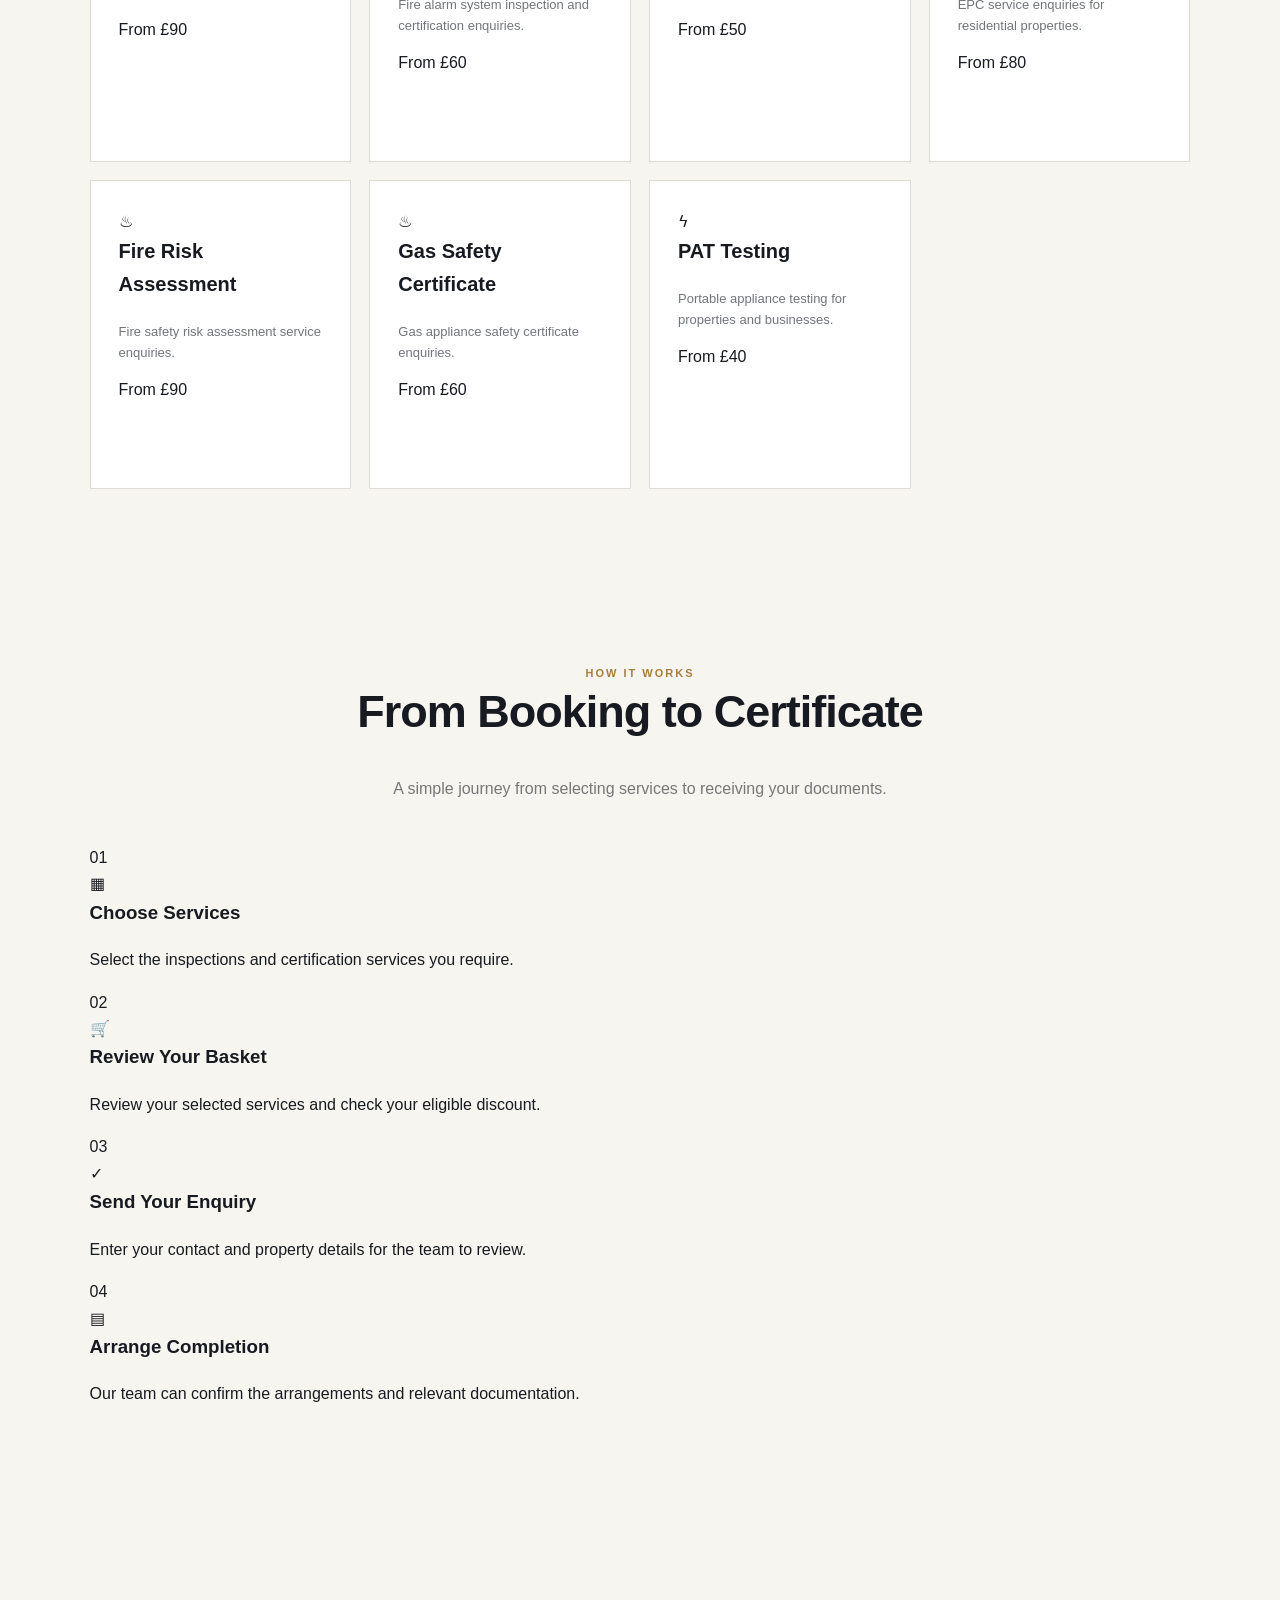
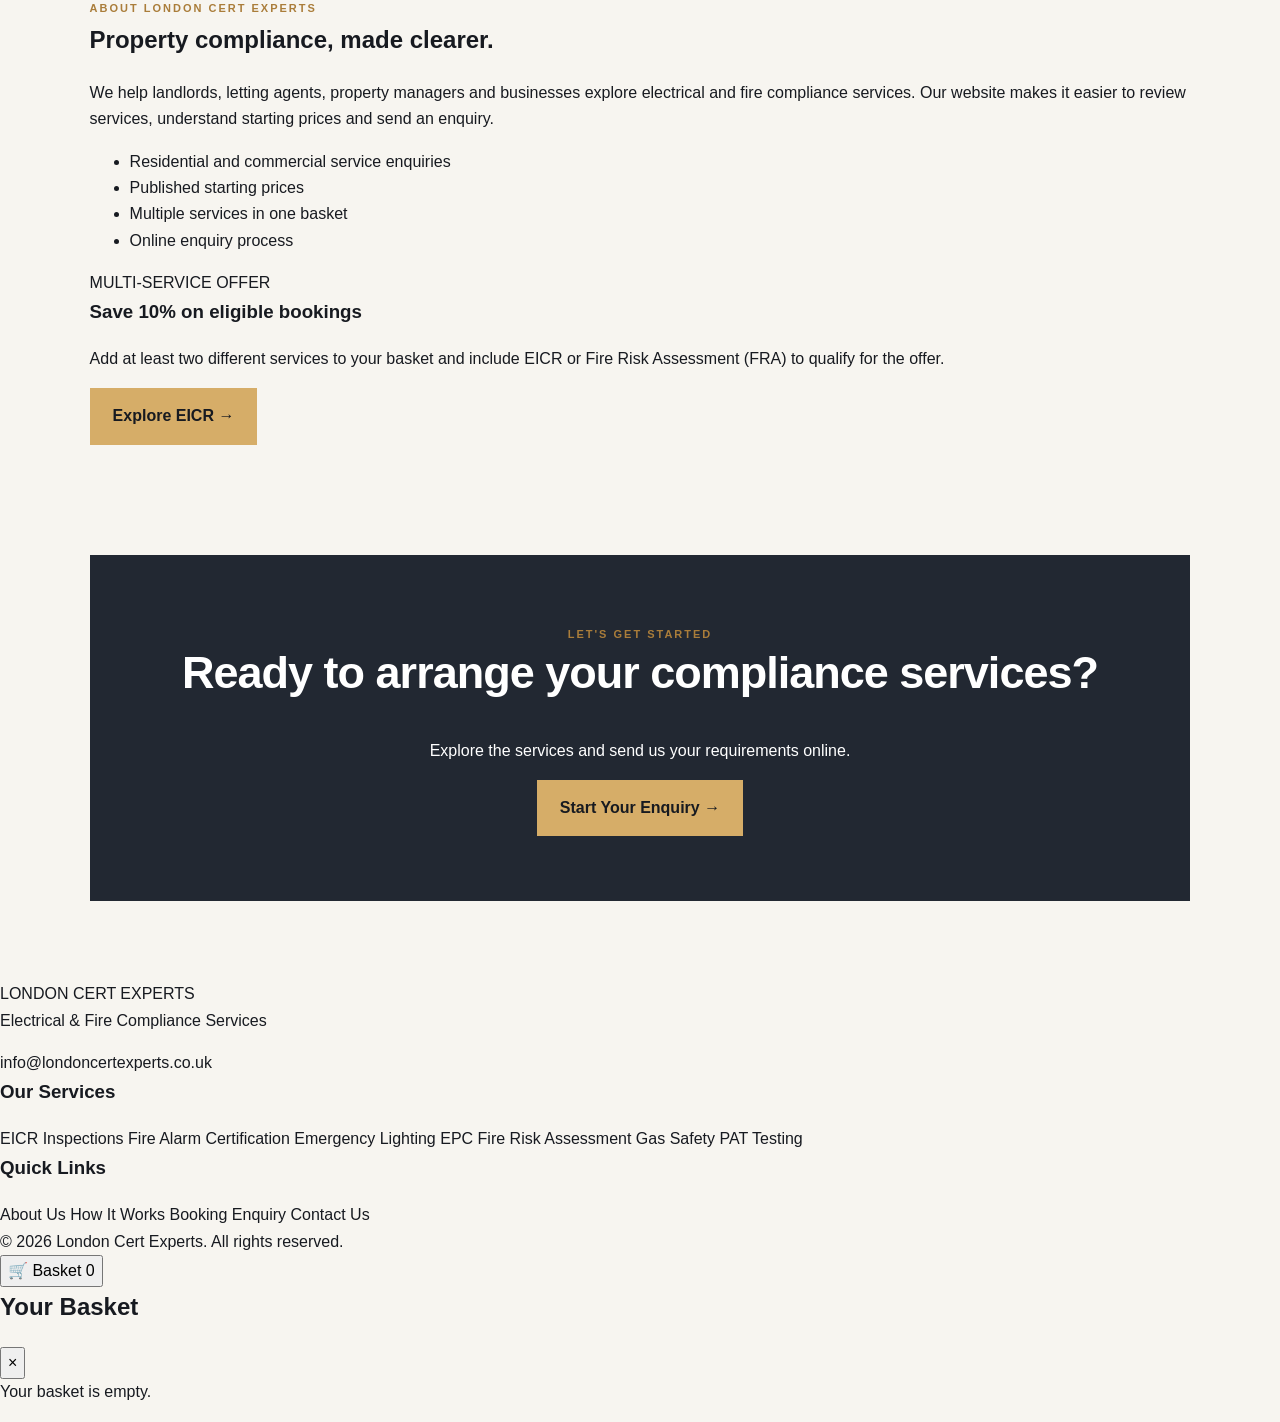
==== commit d166998d: "Update index.html" ====
--- a/index.html
+++ b/index.html
@@ -1,16 +1,369 @@
-<!doctype html><html lang="en-GB"><head><meta charset="utf-8"><meta name="viewport" content="width=device-width,initial-scale=1"><meta name="description" content="Electrical and fire compliance services across London."><title>London Cert Experts | Electrical &amp; Fire Compliance</title><link rel="stylesheet" href="Style.css"></head><body><div class="topbar"><div class="container toprow"><span>⌖ London &amp; Surrounding Areas</span><span>☎ 020 1234 5678</span><a style="color:white" href="mailto:info@londoncertexperts.co.uk">✉ info@londoncertexperts.co.uk</a><span>Electrical &amp; Fire Compliance Experts</span></div></div><header class="navbar"><div class="container navrow"><a class="brand" href="index.html"><svg class="logo" viewBox="0 0 100 100" role="img" aria-label="London Cert Experts shield"><path d="M50 4 89 19 85 52Q78 78 50 95 22 78 15 52L11 19Z" fill="#ad001c" stroke="#790016" stroke-width="3"/><path d="M50 12 80 24 77 51Q70 72 50 84 30 72 23 51L20 24Z" fill="none" stroke="#fff6e9" stroke-width="2"/><path d="M57 19 35 52h17l-8 27 25-38H52Z" fill="#fff8e9"/></svg><span class="brandname">LONDON CERT<small>EXPERTS</small><em>Electrical &amp; Fire Compliance Services</em></span></a><button class="hamb" id="hamb" aria-label="Open menu">☰</button><nav class="navlinks" id="navlinks"><a href="index.html">Home</a><div class="dropdown" id="dropdown"><button class="dropbtn" id="dropbtn">Services⌄</button><div class="dropmenu"><a href="services/eicr.html">EICR Inspections<small>Electrical installation reports</small></a><a href="services/fire-alarm.html">Fire Alarm Certification<small>System checks</small></a><a href="services/emergency-lighting.html">Emergency Lighting<small>Emergency lighting certificates</small></a><a href="services/epc.html">Energy Performance Certificate<small>EPC enquiries and quotations</small></a><a href="services/fra.html">Fire Risk Assessment<small>Fire safety risk assessments</small></a><a href="services/gas-safety.html">Gas Safety Certificate<small>Gas appliance safety checks</small></a><a href="services/pat-testing.html">PAT Testing<small>Portable appliance testing</small></a></div></div><a href="index.html#about">About Us</a><a href="index.html#process">How It Works</a><a href="portal.html">Client Portal</a><a href="mailto:info@londoncertexperts.co.uk">Contact</a><a class="btn btn-red navbook" href="booking.html">▦ Book an Inspection →</a></nav></div></header>
-<main><section class="hero"><div class="container hero-grid"><div class="hero-copy"><span class="eyebrow">Professional | Reliable | Compliant</span><h1>Electrical &amp; Fire Safety.<br><span>Handled Properly.</span></h1><p>We provide EICR inspections, fire alarm certification, emergency lighting, EPC, fire risk assessment, gas safety and PAT testing enquiries for landlords, letting agents, property managers and businesses across London.</p><div class="actions"><a class="btn btn-red" href="booking.html">▦ Book an Inspection →</a><a class="btn btn-outline" href="#services">Our Services →</a></div></div><div class="hero-photo"><img src="assets/technician-hero.jpg" alt="Electrical compliance inspection by a qualified technician"><div class="hero-features"><div class="feature"><span class="feature-icon">♢</span><div><strong>Safety First</strong><small>Your property, our priority</small></div></div><div class="feature"><span class="feature-icon">◷</span><div><strong>Responsive Service</strong><small>Clear communication</small></div></div><div class="feature"><span class="feature-icon">▤</span><div><strong>Clear Pricing</strong><small>Transparent price list</small></div></div></div></div></div></section>
-<div class="trust"><div class="container trustrow"><div>♢ Trusted by Landlords &amp; Agents</div><div>★ Clear Published Pricing</div><div>⚒ Electrical &amp; Fire Services</div><div>⌖ London &amp; Surrounding Areas</div></div></div>
-<section class="section" id="services"><div class="container"><div class="sectionhead"><div><span class="eyebrow">Our Services</span><h2>Compliance Services for Your Property</h2></div><a href="services/eicr.html" style="color:var(--red);font-weight:800">Explore Services →</a></div><div class="servicegrid">
-<article class="servicecard"><div class="servicehead"><span class="serviceicon">ϟ</span><h3>EICR Inspections</h3></div><p>Electrical installation condition reports.</p><div class="price">From £90<small>starting price</small></div><a class="btn btn-outline" href="services/eicr.html">View Service →</a></article><article class="servicecard"><div class="servicehead"><span class="serviceicon">♨</span><h3>Fire Alarm Certification</h3></div><p>Fire alarm system checks and certification.</p><div class="price">From £60<small>starting price</small></div><a class="btn btn-outline" href="services/fire-alarm.html">View Service →</a></article><article class="servicecard"><div class="servicehead"><span class="serviceicon">☼</span><h3>Emergency Lighting</h3></div><p>Emergency lighting certificate enquiries.</p><div class="price">From £50<small>starting price</small></div><a class="btn btn-outline" href="services/emergency-lighting.html">View Service →</a></article><article class="servicecard"><div class="servicehead"><span class="serviceicon">⌂</span><h3>Energy Performance Certificate</h3></div><p>EPC enquiries and quotations.</p><div class="price">From £80<small>starting price</small></div><a class="btn btn-outline" href="services/epc.html">View Service →</a></article><article class="servicecard"><div class="servicehead"><span class="serviceicon">♨</span><h3>Fire Risk Assessment</h3></div><p>Fire safety risk assessment enquiries.</p><div class="price">From £90<small>starting price</small></div><a class="btn btn-outline" href="services/fra.html">View Service →</a></article><article class="servicecard"><div class="servicehead"><span class="serviceicon">♨</span><h3>Gas Safety Certificate</h3></div><p>Gas appliance safety certificate enquiries.</p><div class="price">From £60<small>starting price</small></div><a class="btn btn-outline" href="services/gas-safety.html">View Service →</a></article><article class="servicecard"><div class="servicehead"><span class="serviceicon">ϟ</span><h3>PAT Testing</h3></div><p>Portable appliance testing for properties and businesses.</p><div class="price">From £40<small>starting price</small></div><a class="btn btn-outline" href="services/pat-testing.html">View Service →</a></article>
-</div></div></section>
-<section class="section process" id="process"><div class="container processrow"><div><span class="eyebrow">Our Process</span><h2>From Booking to Completion</h2><p class="muted">Follow the journey from choosing a service to receiving your relevant report or certificate.</p><a class="btn btn-red" href="booking.html">Start Booking →</a></div><div class="steps"><div class="step"><div class="stepico">▦</div><strong>01 Choose Services</strong><p>Select service options and add them to your basket.</p></div><div class="step"><div class="stepico">🛒</div><strong>02 Review Basket</strong><p>Check quantities, prices and eligible discounts.</p></div><div class="step"><div class="stepico">✓</div><strong>03 Checkout Enquiry</strong><p>Provide your property and contact details.</p></div><div class="step"><div class="stepico">▤</div><strong>04 Service Completion</strong><p>We confirm arrangements and documentation.</p></div></div></div></section>
-<section class="section" id="about"><div class="container split"><div><span class="eyebrow">About Us</span><h2>Compliance support made clearer.</h2><p class="muted">London Cert Experts supports landlords, letting agents, property managers and businesses with electrical and fire compliance service enquiries. Choose the services you need, review the price list, and send an enquiry for confirmation.</p><ul class="checklist"><li>Residential and commercial service options</li><li>Published starting prices</li><li>Basket and multi-service offer</li><li>Simple booking enquiry process</li></ul></div><div class="panel"><h3>10% Multi-Service Offer</h3><p class="muted">Book at least two services in the basket and include at least one EICR or Fire Risk Assessment (FRA) to qualify for 10% off the basket subtotal.</p><a class="btn btn-green" href="services/eicr.html">Choose a Service →</a></div></div></section>
-<section class="cta"><div class="container ctarow"><div><h2>Ready to arrange your services?</h2><p>Add services to your basket and send a checkout enquiry.</p></div><a class="btn" style="background:white;color:var(--red)" href="services/eicr.html">Browse Services →</a></div></section></main>
-<footer class="footer"><div class="container footgrid"><div><b>LONDON CERT EXPERTS</b><p>Electrical &amp; Fire Compliance Services</p><a href="mailto:info@londoncertexperts.co.uk">info@londoncertexperts.co.uk</a></div><div><h3>Services</h3><div class="footlinks"><a href="services/eicr.html">EICR Inspections</a><a href="services/fire-alarm.html">Fire Alarm Certification</a><a href="services/emergency-lighting.html">Emergency Lighting</a><a href="services/epc.html">EPC</a><a href="services/fra.html">Fire Risk Assessment</a><a href="services/gas-safety.html">Gas Safety Certificate</a><a href="services/pat-testing.html">PAT Testing</a></div></div><div><h3>Quick Links</h3><div class="footlinks"><a href="#about">About Us</a><a href="#process">How It Works</a><a href="booking.html">Booking</a><a href="portal.html">Client Portal</a></div></div><div><h3>Contact</h3><p>London &amp; surrounding areas</p><a href="mailto:info@londoncertexperts.co.uk">Email our team →</a></div></div><div class="container footbottom">© London Cert Experts. All rights reserved.</div></footer>
-<button class="basketbar" id="basketbar">🛒 Basket <span id="cartcount">0</span></button><div class="overlay" id="overlay"></div><aside class="cartpanel" id="cartpanel"><div class="carthead"><h2>🛒 Your Basket</h2><button class="cartclose" id="cartclose">×</button></div><div class="cartitems" id="cartitems"></div><div class="cartfoot" id="cartfoot"></div></aside><script src="cart.js"></script><script>
-const hamb=document.getElementById('hamb'),nav=document.getElementById('navlinks'),drop=document.getElementById('dropdown'),dropbtn=document.getElementById('dropbtn');
-if(hamb)hamb.addEventListener('click',()=>{let o=nav.classList.toggle('active');hamb.textContent=o?'✕':'☰'});
-if(dropbtn)dropbtn.addEventListener('click',e=>{e.stopPropagation();drop.classList.toggle('open')});
-document.addEventListener('click',e=>{if(drop&&!drop.contains(e.target))drop.classList.remove('open')});
-</script></body></html>
+
+<!DOCTYPE html>
+<html lang="en-GB">
+<head>
+  <meta charset="UTF-8">
+  <meta name="viewport" content="width=device-width, initial-scale=1.0">
+  <meta name="description" content="London Cert Experts provides electrical and fire compliance services across London, including EICR, fire alarm certification, emergency lighting, EPC, FRA, gas safety and PAT testing.">
+  <title>London Cert Experts | Electrical & Fire Compliance</title>
+  <link rel="stylesheet" href="Style.css">
+</head>
+
+<body>
+  <div class="topbar">
+    <div class="container topbar-inner">
+      <span>London & Surrounding Areas</span>
+      <a href="mailto:info@londoncertexperts.co.uk">
+        info@londoncertexperts.co.uk
+      </a>
+      <span>Electrical & Fire Compliance Experts</span>
+    </div>
+  </div>
+
+  <header class="navbar">
+    <div class="container nav-inner">
+      <a class="brand" href="index.html">
+        <span class="brand-logo">LCE</span>
+        <span>
+          <strong>LONDON CERT</strong>
+          <strong>EXPERTS</strong>
+          <small>Electrical & Fire Compliance</small>
+        </span>
+      </a>
+
+      <button class="menu-toggle" id="menuToggle"
+        aria-label="Open navigation menu">☰</button>
+
+      <nav class="nav-links" id="navLinks">
+        <a href="index.html">Home</a>
+
+        <div class="dropdown">
+          <button class="dropdown-toggle" id="servicesToggle">
+            Services ▾
+          </button>
+          <div class="dropdown-menu" id="servicesMenu">
+            <a href="services/eicr.html">EICR Inspections</a>
+            <a href="services/fire-alarm.html">Fire Alarm Certification</a>
+            <a href="services/emergency-lighting.html">Emergency Lighting</a>
+            <a href="services/epc.html">Energy Performance Certificate</a>
+            <a href="services/fra.html">Fire Risk Assessment</a>
+            <a href="services/gas-safety.html">Gas Safety Certificate</a>
+            <a href="services/pat-testing.html">PAT Testing</a>
+          </div>
+        </div>
+
+        <a href="#about">About Us</a>
+        <a href="#process">How It Works</a>
+        <a href="mailto:info@londoncertexperts.co.uk">Contact</a>
+        <a class="button button-red" href="booking.html">Book an Inspection →</a>
+      </nav>
+    </div>
+  </header>
+
+  <main>
+    <section class="hero">
+      <div class="container hero-grid">
+        <div class="hero-content">
+          <span class="eyebrow">PROFESSIONAL · RELIABLE · COMPLIANT</span>
+          <h1>
+            Electrical & Fire Safety.
+            <span>Handled Properly.</span>
+          </h1>
+          <p>
+            Simplify property compliance with London Cert Experts.
+            Explore electrical inspections, fire safety services and
+            property certification enquiries for landlords, letting
+            agents, property managers and businesses.
+          </p>
+
+          <div class="hero-actions">
+            <a class="button button-red" href="booking.html">
+              Book an Inspection →
+            </a>
+            <a class="button button-outline" href="#services">
+              Explore Services
+            </a>
+          </div>
+
+          <div class="hero-points">
+            <span>✓ Clear published prices</span>
+            <span>✓ Multiple services in one enquiry</span>
+            <span>✓ London coverage</span>
+          </div>
+        </div>
+
+        <div class="hero-visual">
+          <img
+            src="assets/technician-hero.jpg"
+            alt="Technician carrying out an electrical compliance inspection"
+          >
+          <div class="visual-card">
+            <span class="visual-icon">✓</span>
+            <div>
+              <strong>Compliance made simpler</strong>
+              <p>Choose your services and send an enquiry online.</p>
+            </div>
+          </div>
+        </div>
+      </div>
+    </section>
+
+    <section class="trust-strip">
+      <div class="container trust-grid">
+        <div><strong>01</strong><span>Electrical Compliance</span></div>
+        <div><strong>02</strong><span>Fire Safety Services</span></div>
+        <div><strong>03</strong><span>Property Certification</span></div>
+        <div><strong>04</strong><span>Simple Online Enquiries</span></div>
+      </div>
+    </section>
+
+    <section class="section" id="services">
+      <div class="container">
+        <div class="section-heading">
+          <span class="eyebrow">OUR SERVICES</span>
+          <h2>Compliance Services for Your Property</h2>
+          <p>
+            Choose the services you need and explore the available
+            options and starting prices.
+          </p>
+        </div>
+
+        <div class="service-grid">
+          <article class="service-card">
+            <span class="service-icon">ϟ</span>
+            <h3>EICR Inspection</h3>
+            <p>Electrical Installation Condition Reports for properties.</p>
+            <div class="service-price">From £90</div>
+            <a class="button button-outline" href="services/eicr.html">
+              View Service →
+            </a>
+          </article>
+
+          <article class="service-card">
+            <span class="service-icon">♨</span>
+            <h3>Fire Alarm Certification</h3>
+            <p>Fire alarm system inspection and certification enquiries.</p>
+            <div class="service-price">From £60</div>
+            <a class="button button-outline" href="services/fire-alarm.html">
+              View Service →
+            </a>
+          </article>
+
+          <article class="service-card">
+            <span class="service-icon">☼</span>
+            <h3>Emergency Lighting</h3>
+            <p>Emergency lighting checks and certificate enquiries.</p>
+            <div class="service-price">From £50</div>
+            <a class="button button-outline" href="services/emergency-lighting.html">
+              View Service →
+            </a>
+          </article>
+
+          <article class="service-card">
+            <span class="service-icon">⌂</span>
+            <h3>Energy Performance Certificate</h3>
+            <p>EPC service enquiries for residential properties.</p>
+            <div class="service-price">From £80</div>
+            <a class="button button-outline" href="services/epc.html">
+              View Service →
+            </a>
+          </article>
+
+          <article class="service-card">
+            <span class="service-icon">♨</span>
+            <h3>Fire Risk Assessment</h3>
+            <p>Fire safety risk assessment service enquiries.</p>
+            <div class="service-price">From £90</div>
+            <a class="button button-outline" href="services/fra.html">
+              View Service →
+            </a>
+          </article>
+
+          <article class="service-card">
+            <span class="service-icon">♨</span>
+            <h3>Gas Safety Certificate</h3>
+            <p>Gas appliance safety certificate enquiries.</p>
+            <div class="service-price">From £60</div>
+            <a class="button button-outline" href="services/gas-safety.html">
+              View Service →
+            </a>
+          </article>
+
+          <article class="service-card">
+            <span class="service-icon">ϟ</span>
+            <h3>PAT Testing</h3>
+            <p>Portable appliance testing for properties and businesses.</p>
+            <div class="service-price">From £40</div>
+            <a class="button button-outline" href="services/pat-testing.html">
+              View Service →
+            </a>
+          </article>
+        </div>
+      </div>
+    </section>
+
+    <section class="section process-section" id="process">
+      <div class="container">
+        <div class="section-heading">
+          <span class="eyebrow">HOW IT WORKS</span>
+          <h2>From Booking to Certificate</h2>
+          <p>A simple journey from selecting services to receiving your documents.</p>
+        </div>
+
+        <div class="process-grid">
+          <article class="process-card">
+            <span class="process-number">01</span>
+            <div class="process-symbol">▦</div>
+            <h3>Choose Services</h3>
+            <p>Select the inspections and certification services you require.</p>
+          </article>
+
+          <article class="process-card">
+            <span class="process-number">02</span>
+            <div class="process-symbol">🛒</div>
+            <h3>Review Your Basket</h3>
+            <p>Review your selected services and check your eligible discount.</p>
+          </article>
+
+          <article class="process-card">
+            <span class="process-number">03</span>
+            <div class="process-symbol">✓</div>
+            <h3>Send Your Enquiry</h3>
+            <p>Enter your contact and property details for the team to review.</p>
+          </article>
+
+          <article class="process-card">
+            <span class="process-number">04</span>
+            <div class="process-symbol">▤</div>
+            <h3>Arrange Completion</h3>
+            <p>Our team can confirm the arrangements and relevant documentation.</p>
+          </article>
+        </div>
+      </div>
+    </section>
+
+    <section class="section about-section" id="about">
+      <div class="container about-grid">
+        <div>
+          <span class="eyebrow">ABOUT LONDON CERT EXPERTS</span>
+          <h2>Property compliance, made clearer.</h2>
+          <p>
+            We help landlords, letting agents, property managers and
+            businesses explore electrical and fire compliance services.
+            Our website makes it easier to review services, understand
+            starting prices and send an enquiry.
+          </p>
+
+          <ul class="check-list">
+            <li>Residential and commercial service enquiries</li>
+            <li>Published starting prices</li>
+            <li>Multiple services in one basket</li>
+            <li>Online enquiry process</li>
+          </ul>
+        </div>
+
+        <div class="offer-card">
+          <span class="offer-label">MULTI-SERVICE OFFER</span>
+          <h3>Save 10% on eligible bookings</h3>
+          <p>
+            Add at least two different services to your basket and include
+            EICR or Fire Risk Assessment (FRA) to qualify for the offer.
+          </p>
+          <a class="button button-red" href="services/eicr.html">
+            Explore EICR →
+          </a>
+        </div>
+      </div>
+    </section>
+
+    <section class="cta-section">
+      <div class="container cta-inner">
+        <div>
+          <span class="eyebrow">LET'S GET STARTED</span>
+          <h2>Ready to arrange your compliance services?</h2>
+          <p>Explore the services and send us your requirements online.</p>
+        </div>
+        <a class="button button-light" href="booking.html">
+          Start Your Enquiry →
+        </a>
+      </div>
+    </section>
+  </main>
+
+  <footer class="footer">
+    <div class="container footer-grid">
+      <div>
+        <a class="footer-brand" href="index.html">LONDON CERT EXPERTS</a>
+        <p>Electrical & Fire Compliance Services</p>
+        <a href="mailto:info@londoncertexperts.co.uk">
+          info@londoncertexperts.co.uk
+        </a>
+      </div>
+
+      <div>
+        <h3>Our Services</h3>
+        <a href="services/eicr.html">EICR Inspections</a>
+        <a href="services/fire-alarm.html">Fire Alarm Certification</a>
+        <a href="services/emergency-lighting.html">Emergency Lighting</a>
+        <a href="services/epc.html">EPC</a>
+        <a href="services/fra.html">Fire Risk Assessment</a>
+        <a href="services/gas-safety.html">Gas Safety</a>
+        <a href="services/pat-testing.html">PAT Testing</a>
+      </div>
+
+      <div>
+        <h3>Quick Links</h3>
+        <a href="#about">About Us</a>
+        <a href="#process">How It Works</a>
+        <a href="booking.html">Booking Enquiry</a>
+        <a href="mailto:info@londoncertexperts.co.uk">Contact Us</a>
+      </div>
+    </div>
+
+    <div class="footer-bottom">
+      © <span id="year"></span> London Cert Experts. All rights reserved.
+    </div>
+  </footer>
+
+  <button class="basket-button" id="basketButton" type="button">
+    🛒 Basket <span id="cartCount">0</span>
+  </button>
+
+  <div class="cart-overlay" id="cartOverlay"></div>
+
+  <aside class="cart-panel" id="cartPanel" aria-label="Shopping basket">
+    <div class="cart-header">
+      <h2>Your Basket</h2>
+      <button id="closeCart" type="button" aria-label="Close basket">×</button>
+    </div>
+    <div id="cartItems" class="cart-items">
+      <p>Your basket is empty.</p>
+    </div>
+    <div id="cartFooter" class="cart-footer"></div>
+  </aside>
+
+  <script src="cart.js"></script>
+  <script>
+    const menuToggle = document.getElementById("menuToggle");
+    const navLinks = document.getElementById("navLinks");
+    const servicesToggle = document.getElementById("servicesToggle");
+    const servicesMenu = document.getElementById("servicesMenu");
+
+    menuToggle.addEventListener("click", () => {
+      navLinks.classList.toggle("nav-open");
+    });
+
+    servicesToggle.addEventListener("click", () => {
+      servicesMenu.classList.toggle("dropdown-open");
+    });
+
+    document.getElementById("year").textContent = new Date().getFullYear();
+
+    document.addEventListener("click", (event) => {
+      if (!event.target.closest(".dropdown")) {
+        servicesMenu.classList.remove("dropdown-open");
+      }
+    });
+  </script>
+</body>
+</html>
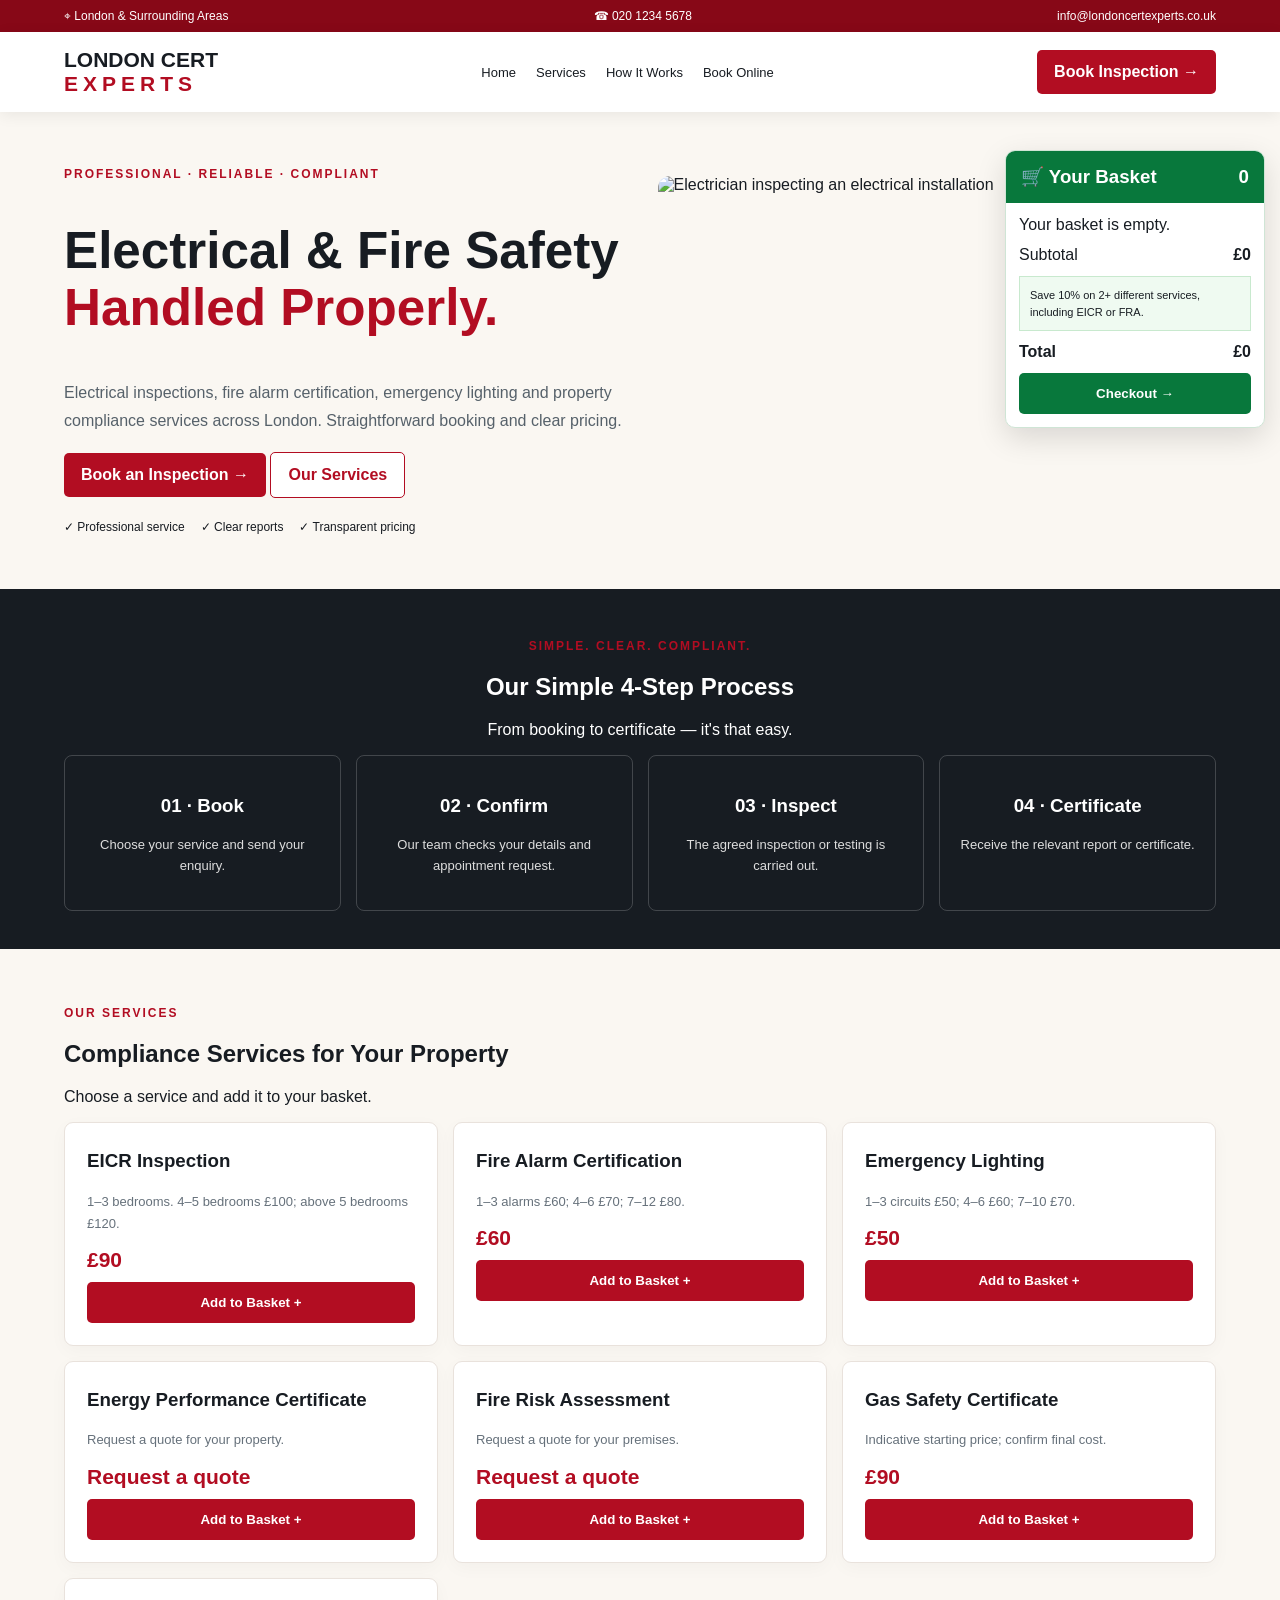
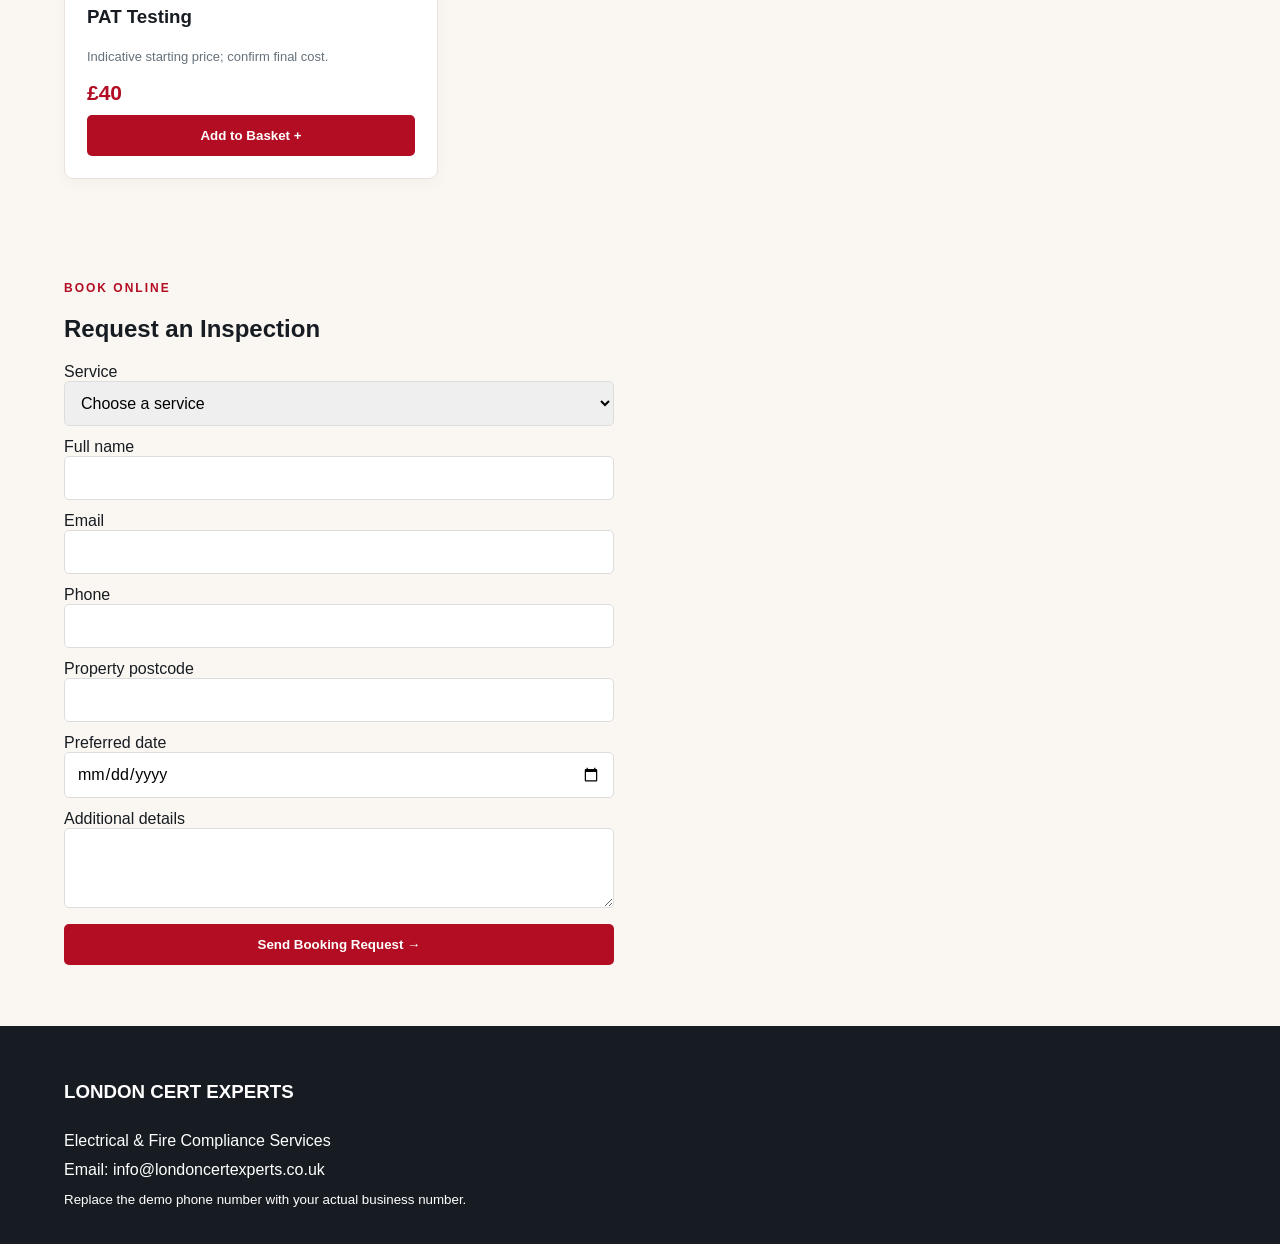
==== commit ebdd6f1f: "Update index.html" ====
--- a/index.html
+++ b/index.html
@@ -2,368 +2,304 @@
 <!DOCTYPE html>
 <html lang="en-GB">
 <head>
-  <meta charset="UTF-8">
-  <meta name="viewport" content="width=device-width, initial-scale=1.0">
-  <meta name="description" content="London Cert Experts provides electrical and fire compliance services across London, including EICR, fire alarm certification, emergency lighting, EPC, FRA, gas safety and PAT testing.">
-  <title>London Cert Experts | Electrical & Fire Compliance</title>
-  <link rel="stylesheet" href="Style.css">
+<meta charset="UTF-8">
+<meta name="viewport" content="width=device-width, initial-scale=1">
+<title>London Cert Experts | Electrical & Fire Safety</title>
+<meta name="description" content="Electrical and fire compliance services across London. Book inspections and request certificates.">
+
+<style>
+:root {
+  --red:#b20d22;
+  --dark:#171c22;
+  --cream:#faf7f2;
+  --green:#08783c;
+}
+* {box-sizing:border-box}
+html {scroll-behavior:smooth}
+body {
+  margin:0;
+  font-family:Arial,sans-serif;
+  color:var(--dark);
+}
+a {text-decoration:none;color:inherit}
+.top {
+  background:#870817;color:white;padding:9px 5%;
+  font-size:12px;display:flex;justify-content:space-between;
+  gap:10px;flex-wrap:wrap
+}
+header {
+  padding:16px 5%;display:flex;justify-content:space-between;
+  align-items:center;gap:20px;background:white;
+  position:sticky;top:0;z-index:10;
+  box-shadow:0 3px 15px #00000012
+}
+.logo {font-size:21px;font-weight:900}
+.logo span {color:var(--red);display:block;letter-spacing:5px}
+nav {display:flex;gap:20px;flex-wrap:wrap;font-size:13px}
+nav a:hover {color:var(--red)}
+.btn {
+  display:inline-block;border:0;border-radius:5px;
+  padding:13px 17px;background:var(--red);color:white;
+  font-weight:bold;cursor:pointer
+}
+.hero {
+  padding:55px 5%;background:var(--cream);
+  display:grid;grid-template-columns:1fr 1fr;gap:35px;
+  align-items:center
+}
+.hero h1 {font-size:clamp(34px,4vw,54px);line-height:1.1}
+.hero h1 span {color:var(--red)}
+.hero p {line-height:1.8;color:#56616a}
+.hero img {
+  width:100%;height:350px;object-fit:cover;border-radius:12px
+}
+.eyebrow {color:var(--red);font-weight:bold;font-size:12px;letter-spacing:2px}
+.trust {display:flex;gap:16px;flex-wrap:wrap;font-size:12px;margin-top:22px}
+.process {background:var(--dark);color:white;padding:38px 5%;text-align:center}
+.steps,.services {
+  display:grid;grid-template-columns:repeat(4,1fr);gap:15px
+}
+.steps article {
+  padding:20px;border:1px solid #ffffff30;border-radius:8px;
+  animation:rise .8s both
+}
+.steps article:nth-child(2){animation-delay:.3s}
+.steps article:nth-child(3){animation-delay:.6s}
+.steps article:nth-child(4){animation-delay:.9s}
+.steps p {font-size:13px;line-height:1.6;color:#ddd}
+section.content {padding:45px 5%;background:var(--cream)}
+.services {grid-template-columns:repeat(3,1fr)}
+.card {
+  background:white;padding:22px;border-radius:9px;
+  border:1px solid #e9e2dc;box-shadow:0 5px 18px #00000008
+}
+.card h3 {margin-top:5px}
+.card p {font-size:13px;line-height:1.7;color:#66717b}
+.price {color:var(--red);font-size:21px;font-weight:bold}
+.card button {margin-top:10px;width:100%}
+.basket {
+  position:fixed;right:15px;top:150px;width:260px;
+  background:white;border:1px solid #cfe5d5;border-radius:10px;
+  box-shadow:0 10px 30px #0002;z-index:20;overflow:hidden
+}
+.basket h3 {
+  margin:0;padding:15px;background:var(--green);
+  color:white;display:flex;justify-content:space-between
+}
+.basket-body {padding:13px}
+.item {padding:10px 0;border-bottom:1px solid #eee;font-size:12px}
+.item button {padding:4px 9px;margin:5px 3px 0 0}
+.total {display:flex;justify-content:space-between;padding:12px 0}
+.discount {
+  background:#effaf1;border:1px solid #c8e9ce;
+  padding:10px;font-size:11px;line-height:1.5
+}
+.checkout {width:100%;background:var(--green)}
+form {display:grid;gap:12px;max-width:550px}
+input,textarea,select {
+  width:100%;padding:12px;border:1px solid #ddd;
+  border-radius:5px;font:inherit
+}
+footer {background:var(--dark);color:white;padding:30px 5%;line-height:1.8}
+@keyframes rise {
+  from {opacity:0;transform:translateY(20px)}
+  to {opacity:1;transform:translateY(0)}
+}
+@media(max-width:800px) {
+  header {flex-wrap:wrap}
+  nav {gap:12px}
+  .hero {grid-template-columns:1fr;padding-top:30px}
+  .hero img {height:260px}
+  .steps {grid-template-columns:repeat(2,1fr)}
+  .services {grid-template-columns:repeat(2,1fr)}
+  .basket {top:auto;bottom:10px;right:10px;width:250px}
+}
+@media(max-width:480px) {
+  .services {grid-template-columns:1fr 1fr;gap:8px}
+  .card {padding:12px}
+  .card p {font-size:12px}
+  .steps {grid-template-columns:1fr 1fr}
+  nav {font-size:12px}
+}
+</style>
 </head>
-
 <body>
-  <div class="topbar">
-    <div class="container topbar-inner">
-      <span>London & Surrounding Areas</span>
-      <a href="mailto:info@londoncertexperts.co.uk">
-        info@londoncertexperts.co.uk
-      </a>
-      <span>Electrical & Fire Compliance Experts</span>
+
+<div class="top">
+  <span>⌖ London & Surrounding Areas</span>
+  <span>☎ 020 1234 5678</span>
+  <a href="mailto:info@londoncertexperts.co.uk">
+    info@londoncertexperts.co.uk
+  </a>
+</div>
+
+<header>
+  <a class="logo" href="#">LONDON CERT<span>EXPERTS</span></a>
+  <nav>
+    <a href="#">Home</a>
+    <a href="#services">Services</a>
+    <a href="#process">How It Works</a>
+    <a href="#booking">Book Online</a>
+  </nav>
+  <a class="btn" href="#booking">Book Inspection →</a>
+</header>
+
+<main>
+<section class="hero">
+  <div>
+    <div class="eyebrow">PROFESSIONAL · RELIABLE · COMPLIANT</div>
+    <h1>Electrical & Fire Safety<br><span>Handled Properly.</span></h1>
+    <p>
+      Electrical inspections, fire alarm certification, emergency
+      lighting and property compliance services across London.
+      Straightforward booking and clear pricing.
+    </p>
+    <a class="btn" href="#booking">Book an Inspection →</a>
+    <a class="btn" href="#services" style="background:white;color:#b20d22;border:1px solid">
+      Our Services
+    </a>
+    <div class="trust">
+      <span>✓ Professional service</span>
+      <span>✓ Clear reports</span>
+      <span>✓ Transparent pricing</span>
     </div>
   </div>
-
-  <header class="navbar">
-    <div class="container nav-inner">
-      <a class="brand" href="index.html">
-        <span class="brand-logo">LCE</span>
-        <span>
-          <strong>LONDON CERT</strong>
-          <strong>EXPERTS</strong>
-          <small>Electrical & Fire Compliance</small>
-        </span>
-      </a>
-
-      <button class="menu-toggle" id="menuToggle"
-        aria-label="Open navigation menu">☰</button>
-
-      <nav class="nav-links" id="navLinks">
-        <a href="index.html">Home</a>
-
-        <div class="dropdown">
-          <button class="dropdown-toggle" id="servicesToggle">
-            Services ▾
-          </button>
-          <div class="dropdown-menu" id="servicesMenu">
-            <a href="services/eicr.html">EICR Inspections</a>
-            <a href="services/fire-alarm.html">Fire Alarm Certification</a>
-            <a href="services/emergency-lighting.html">Emergency Lighting</a>
-            <a href="services/epc.html">Energy Performance Certificate</a>
-            <a href="services/fra.html">Fire Risk Assessment</a>
-            <a href="services/gas-safety.html">Gas Safety Certificate</a>
-            <a href="services/pat-testing.html">PAT Testing</a>
-          </div>
-        </div>
-
-        <a href="#about">About Us</a>
-        <a href="#process">How It Works</a>
-        <a href="mailto:info@londoncertexperts.co.uk">Contact</a>
-        <a class="button button-red" href="booking.html">Book an Inspection →</a>
-      </nav>
+  <img src="https://images.unsplash.com/photo-1621905251918-48416bd8575a?auto=format&fit=crop&w=1000&q=85"
+       alt="Electrician inspecting an electrical installation">
+</section>
+
+<section class="process" id="process">
+  <p class="eyebrow">SIMPLE. CLEAR. COMPLIANT.</p>
+  <h2>Our Simple 4-Step Process</h2>
+  <p>From booking to certificate — it's that easy.</p>
+  <div class="steps">
+    <article><h3>01 · Book</h3><p>Choose your service and send your enquiry.</p></article>
+    <article><h3>02 · Confirm</h3><p>Our team checks your details and appointment request.</p></article>
+    <article><h3>03 · Inspect</h3><p>The agreed inspection or testing is carried out.</p></article>
+    <article><h3>04 · Certificate</h3><p>Receive the relevant report or certificate.</p></article>
+  </div>
+</section>
+
+<section class="content" id="services">
+  <p class="eyebrow">OUR SERVICES</p>
+  <h2>Compliance Services for Your Property</h2>
+  <p>Choose a service and add it to your basket.</p>
+  <div class="services" id="service-list"></div>
+</section>
+
+<section class="content" id="booking">
+  <p class="eyebrow">BOOK ONLINE</p>
+  <h2>Request an Inspection</h2>
+  <form id="booking-form">
+    <label>Service
+      <select id="service-choice" required></select>
+    </label>
+    <label>Full name<input name="name" required></label>
+    <label>Email<input name="email" type="email" required></label>
+    <label>Phone<input name="phone" type="tel" required></label>
+    <label>Property postcode<input name="postcode" required></label>
+    <label>Preferred date<input name="date" type="date" required></label>
+    <label>Additional details<textarea name="notes" rows="3"></textarea></label>
+    <button class="btn" type="submit">Send Booking Request →</button>
+  </form>
+  <p id="form-message"></p>
+</section>
+</main>
+
+<footer>
+  <h3>LONDON CERT EXPERTS</h3>
+  Electrical & Fire Compliance Services<br>
+  Email: info@londoncertexperts.co.uk<br>
+  <small>Replace the demo phone number with your actual business number.</small>
+</footer>
+
+<aside class="basket">
+  <h3><span>🛒 Your Basket</span><span id="count">0</span></h3>
+  <div class="basket-body">
+    <div id="basket-items">Your basket is empty.</div>
+    <div class="total"><span>Subtotal</span><b id="subtotal">£0</b></div>
+    <div class="discount" id="discount">
+      Save 10% when you book at least 2 services, including EICR or FRA.
     </div>
-  </header>
-
-  <main>
-    <section class="hero">
-      <div class="container hero-grid">
-        <div class="hero-content">
-          <span class="eyebrow">PROFESSIONAL · RELIABLE · COMPLIANT</span>
-          <h1>
-            Electrical & Fire Safety.
-            <span>Handled Properly.</span>
-          </h1>
-          <p>
-            Simplify property compliance with London Cert Experts.
-            Explore electrical inspections, fire safety services and
-            property certification enquiries for landlords, letting
-            agents, property managers and businesses.
-          </p>
-
-          <div class="hero-actions">
-            <a class="button button-red" href="booking.html">
-              Book an Inspection →
-            </a>
-            <a class="button button-outline" href="#services">
-              Explore Services
-            </a>
-          </div>
-
-          <div class="hero-points">
-            <span>✓ Clear published prices</span>
-            <span>✓ Multiple services in one enquiry</span>
-            <span>✓ London coverage</span>
-          </div>
-        </div>
-
-        <div class="hero-visual">
-          <img
-            src="assets/technician-hero.jpg"
-            alt="Technician carrying out an electrical compliance inspection"
-          >
-          <div class="visual-card">
-            <span class="visual-icon">✓</span>
-            <div>
-              <strong>Compliance made simpler</strong>
-              <p>Choose your services and send an enquiry online.</p>
-            </div>
-          </div>
-        </div>
-      </div>
-    </section>
-
-    <section class="trust-strip">
-      <div class="container trust-grid">
-        <div><strong>01</strong><span>Electrical Compliance</span></div>
-        <div><strong>02</strong><span>Fire Safety Services</span></div>
-        <div><strong>03</strong><span>Property Certification</span></div>
-        <div><strong>04</strong><span>Simple Online Enquiries</span></div>
-      </div>
-    </section>
-
-    <section class="section" id="services">
-      <div class="container">
-        <div class="section-heading">
-          <span class="eyebrow">OUR SERVICES</span>
-          <h2>Compliance Services for Your Property</h2>
-          <p>
-            Choose the services you need and explore the available
-            options and starting prices.
-          </p>
-        </div>
-
-        <div class="service-grid">
-          <article class="service-card">
-            <span class="service-icon">ϟ</span>
-            <h3>EICR Inspection</h3>
-            <p>Electrical Installation Condition Reports for properties.</p>
-            <div class="service-price">From £90</div>
-            <a class="button button-outline" href="services/eicr.html">
-              View Service →
-            </a>
-          </article>
-
-          <article class="service-card">
-            <span class="service-icon">♨</span>
-            <h3>Fire Alarm Certification</h3>
-            <p>Fire alarm system inspection and certification enquiries.</p>
-            <div class="service-price">From £60</div>
-            <a class="button button-outline" href="services/fire-alarm.html">
-              View Service →
-            </a>
-          </article>
-
-          <article class="service-card">
-            <span class="service-icon">☼</span>
-            <h3>Emergency Lighting</h3>
-            <p>Emergency lighting checks and certificate enquiries.</p>
-            <div class="service-price">From £50</div>
-            <a class="button button-outline" href="services/emergency-lighting.html">
-              View Service →
-            </a>
-          </article>
-
-          <article class="service-card">
-            <span class="service-icon">⌂</span>
-            <h3>Energy Performance Certificate</h3>
-            <p>EPC service enquiries for residential properties.</p>
-            <div class="service-price">From £80</div>
-            <a class="button button-outline" href="services/epc.html">
-              View Service →
-            </a>
-          </article>
-
-          <article class="service-card">
-            <span class="service-icon">♨</span>
-            <h3>Fire Risk Assessment</h3>
-            <p>Fire safety risk assessment service enquiries.</p>
-            <div class="service-price">From £90</div>
-            <a class="button button-outline" href="services/fra.html">
-              View Service →
-            </a>
-          </article>
-
-          <article class="service-card">
-            <span class="service-icon">♨</span>
-            <h3>Gas Safety Certificate</h3>
-            <p>Gas appliance safety certificate enquiries.</p>
-            <div class="service-price">From £60</div>
-            <a class="button button-outline" href="services/gas-safety.html">
-              View Service →
-            </a>
-          </article>
-
-          <article class="service-card">
-            <span class="service-icon">ϟ</span>
-            <h3>PAT Testing</h3>
-            <p>Portable appliance testing for properties and businesses.</p>
-            <div class="service-price">From £40</div>
-            <a class="button button-outline" href="services/pat-testing.html">
-              View Service →
-            </a>
-          </article>
-        </div>
-      </div>
-    </section>
-
-    <section class="section process-section" id="process">
-      <div class="container">
-        <div class="section-heading">
-          <span class="eyebrow">HOW IT WORKS</span>
-          <h2>From Booking to Certificate</h2>
-          <p>A simple journey from selecting services to receiving your documents.</p>
-        </div>
-
-        <div class="process-grid">
-          <article class="process-card">
-            <span class="process-number">01</span>
-            <div class="process-symbol">▦</div>
-            <h3>Choose Services</h3>
-            <p>Select the inspections and certification services you require.</p>
-          </article>
-
-          <article class="process-card">
-            <span class="process-number">02</span>
-            <div class="process-symbol">🛒</div>
-            <h3>Review Your Basket</h3>
-            <p>Review your selected services and check your eligible discount.</p>
-          </article>
-
-          <article class="process-card">
-            <span class="process-number">03</span>
-            <div class="process-symbol">✓</div>
-            <h3>Send Your Enquiry</h3>
-            <p>Enter your contact and property details for the team to review.</p>
-          </article>
-
-          <article class="process-card">
-            <span class="process-number">04</span>
-            <div class="process-symbol">▤</div>
-            <h3>Arrange Completion</h3>
-            <p>Our team can confirm the arrangements and relevant documentation.</p>
-          </article>
-        </div>
-      </div>
-    </section>
-
-    <section class="section about-section" id="about">
-      <div class="container about-grid">
-        <div>
-          <span class="eyebrow">ABOUT LONDON CERT EXPERTS</span>
-          <h2>Property compliance, made clearer.</h2>
-          <p>
-            We help landlords, letting agents, property managers and
-            businesses explore electrical and fire compliance services.
-            Our website makes it easier to review services, understand
-            starting prices and send an enquiry.
-          </p>
-
-          <ul class="check-list">
-            <li>Residential and commercial service enquiries</li>
-            <li>Published starting prices</li>
-            <li>Multiple services in one basket</li>
-            <li>Online enquiry process</li>
-          </ul>
-        </div>
-
-        <div class="offer-card">
-          <span class="offer-label">MULTI-SERVICE OFFER</span>
-          <h3>Save 10% on eligible bookings</h3>
-          <p>
-            Add at least two different services to your basket and include
-            EICR or Fire Risk Assessment (FRA) to qualify for the offer.
-          </p>
-          <a class="button button-red" href="services/eicr.html">
-            Explore EICR →
-          </a>
-        </div>
-      </div>
-    </section>
-
-    <section class="cta-section">
-      <div class="container cta-inner">
-        <div>
-          <span class="eyebrow">LET'S GET STARTED</span>
-          <h2>Ready to arrange your compliance services?</h2>
-          <p>Explore the services and send us your requirements online.</p>
-        </div>
-        <a class="button button-light" href="booking.html">
-          Start Your Enquiry →
-        </a>
-      </div>
-    </section>
-  </main>
-
-  <footer class="footer">
-    <div class="container footer-grid">
-      <div>
-        <a class="footer-brand" href="index.html">LONDON CERT EXPERTS</a>
-        <p>Electrical & Fire Compliance Services</p>
-        <a href="mailto:info@londoncertexperts.co.uk">
-          info@londoncertexperts.co.uk
-        </a>
-      </div>
-
-      <div>
-        <h3>Our Services</h3>
-        <a href="services/eicr.html">EICR Inspections</a>
-        <a href="services/fire-alarm.html">Fire Alarm Certification</a>
-        <a href="services/emergency-lighting.html">Emergency Lighting</a>
-        <a href="services/epc.html">EPC</a>
-        <a href="services/fra.html">Fire Risk Assessment</a>
-        <a href="services/gas-safety.html">Gas Safety</a>
-        <a href="services/pat-testing.html">PAT Testing</a>
-      </div>
-
-      <div>
-        <h3>Quick Links</h3>
-        <a href="#about">About Us</a>
-        <a href="#process">How It Works</a>
-        <a href="booking.html">Booking Enquiry</a>
-        <a href="mailto:info@londoncertexperts.co.uk">Contact Us</a>
-      </div>
-    </div>
-
-    <div class="footer-bottom">
-      © <span id="year"></span> London Cert Experts. All rights reserved.
-    </div>
-  </footer>
-
-  <button class="basket-button" id="basketButton" type="button">
-    🛒 Basket <span id="cartCount">0</span>
-  </button>
-
-  <div class="cart-overlay" id="cartOverlay"></div>
-
-  <aside class="cart-panel" id="cartPanel" aria-label="Shopping basket">
-    <div class="cart-header">
-      <h2>Your Basket</h2>
-      <button id="closeCart" type="button" aria-label="Close basket">×</button>
-    </div>
-    <div id="cartItems" class="cart-items">
-      <p>Your basket is empty.</p>
-    </div>
-    <div id="cartFooter" class="cart-footer"></div>
-  </aside>
-
-  <script src="cart.js"></script>
-  <script>
-    const menuToggle = document.getElementById("menuToggle");
-    const navLinks = document.getElementById("navLinks");
-    const servicesToggle = document.getElementById("servicesToggle");
-    const servicesMenu = document.getElementById("servicesMenu");
-
-    menuToggle.addEventListener("click", () => {
-      navLinks.classList.toggle("nav-open");
-    });
-
-    servicesToggle.addEventListener("click", () => {
-      servicesMenu.classList.toggle("dropdown-open");
-    });
-
-    document.getElementById("year").textContent = new Date().getFullYear();
-
-    document.addEventListener("click", (event) => {
-      if (!event.target.closest(".dropdown")) {
-        servicesMenu.classList.remove("dropdown-open");
-      }
-    });
-  </script>
+    <div class="total"><b>Total</b><b id="grand-total">£0</b></div>
+    <button class="btn checkout" onclick="goCheckout()">Checkout →</button>
+  </div>
+</aside>
+
+<script>
+const services = [
+  {id:"eicr",name:"EICR Inspection",price:90,desc:"1–3 bedrooms. 4–5 bedrooms £100; above 5 bedrooms £120."},
+  {id:"fire",name:"Fire Alarm Certification",price:60,desc:"1–3 alarms £60; 4–6 £70; 7–12 £80."},
+  {id:"lighting",name:"Emergency Lighting",price:50,desc:"1–3 circuits £50; 4–6 £60; 7–10 £70."},
+  {id:"epc",name:"Energy Performance Certificate",price:0,desc:"Request a quote for your property."},
+  {id:"fra",name:"Fire Risk Assessment",price:0,desc:"Request a quote for your premises."},
+  {id:"gas",name:"Gas Safety Certificate",price:90,desc:"Indicative starting price; confirm final cost."},
+  {id:"pat",name:"PAT Testing",price:40,desc:"Indicative starting price; confirm final cost."}
+];
+
+let cart = JSON.parse(localStorage.getItem("lce-cart") || "[]");
+const pounds = n => "£" + n.toFixed(2).replace(".00","");
+const save = () => localStorage.setItem("lce-cart",JSON.stringify(cart));
+
+function add(id) {
+  const item=cart.find(x=>x.id===id);
+  if(item)item.qty++;
+  else cart.push({id,qty:1});
+  save(); render();
+}
+function change(id,amount) {
+  const item=cart.find(x=>x.id===id);
+  if(item)item.qty+=amount;
+  cart=cart.filter(x=>x.qty>0);
+  save();render();
+}
+function render() {
+  const totalQty=cart.reduce((s,x)=>s+x.qty,0);
+  const subtotal=cart.reduce((s,x)=>{
+    const p=services.find(y=>y.id===x.id).price;
+    return s+p*x.qty;
+  },0);
+  const eligible=cart.length>=2 &&
+    cart.some(x=>x.id==="eicr"||x.id==="fra");
+  const discount=eligible?subtotal*.10:0;
+  document.getElementById("count").textContent=totalQty;
+  document.getElementById("subtotal").textContent=pounds(subtotal);
+  document.getElementById("grand-total").textContent=pounds(subtotal-discount);
+  document.getElementById("discount").textContent=eligible
+    ?"10% discount applied. You save "+pounds(discount)+"."
+    :"Save 10% on 2+ different services, including EICR or FRA.";
+  document.getElementById("basket-items").innerHTML=cart.length
+    ?cart.map(x=>{
+      const s=services.find(y=>y.id===x.id);
+      return `<div class="item"><b>${s.name}</b><br>
+      ${s.price?pounds(s.price)+" each":"Quote required"}<br>
+      <button onclick="change('${x.id}',-1)">−</button>
+      ${x.qty}
+      <button onclick="change('${x.id}',1)">+</button>
+      <button onclick="change('${x.id}',-${x.qty})">Remove</button></div>`;
+    }).join("")
+    :"Your basket is empty.";
+}
+function goCheckout() {
+  if(!cart.length){alert("Please add a service first.");return;}
+  document.getElementById("booking").scrollIntoView({behavior:"smooth"});
+}
+document.getElementById("service-list").innerHTML=services.map(s=>
+  `<article class="card">
+    <h3>${s.name}</h3><p>${s.desc}</p>
+    <div class="price">${s.price?pounds(s.price):"Request a quote"}</div>
+    <button class="btn" onclick="add('${s.id}')">Add to Basket +</button>
+  </article>`
+).join("");
+document.getElementById("service-choice").innerHTML=
+  '<option value="">Choose a service</option>'+
+  services.map(s=>`<option>${s.name}</option>`).join("");
+document.getElementById("booking-form").addEventListener("submit",e=>{
+  e.preventDefault();
+  document.getElementById("form-message").textContent=
+    "Demo only: no booking has been sent or saved. Connect a secure backend before accepting real bookings.";
+});
+render();
+</script>
 </body>
 </html>
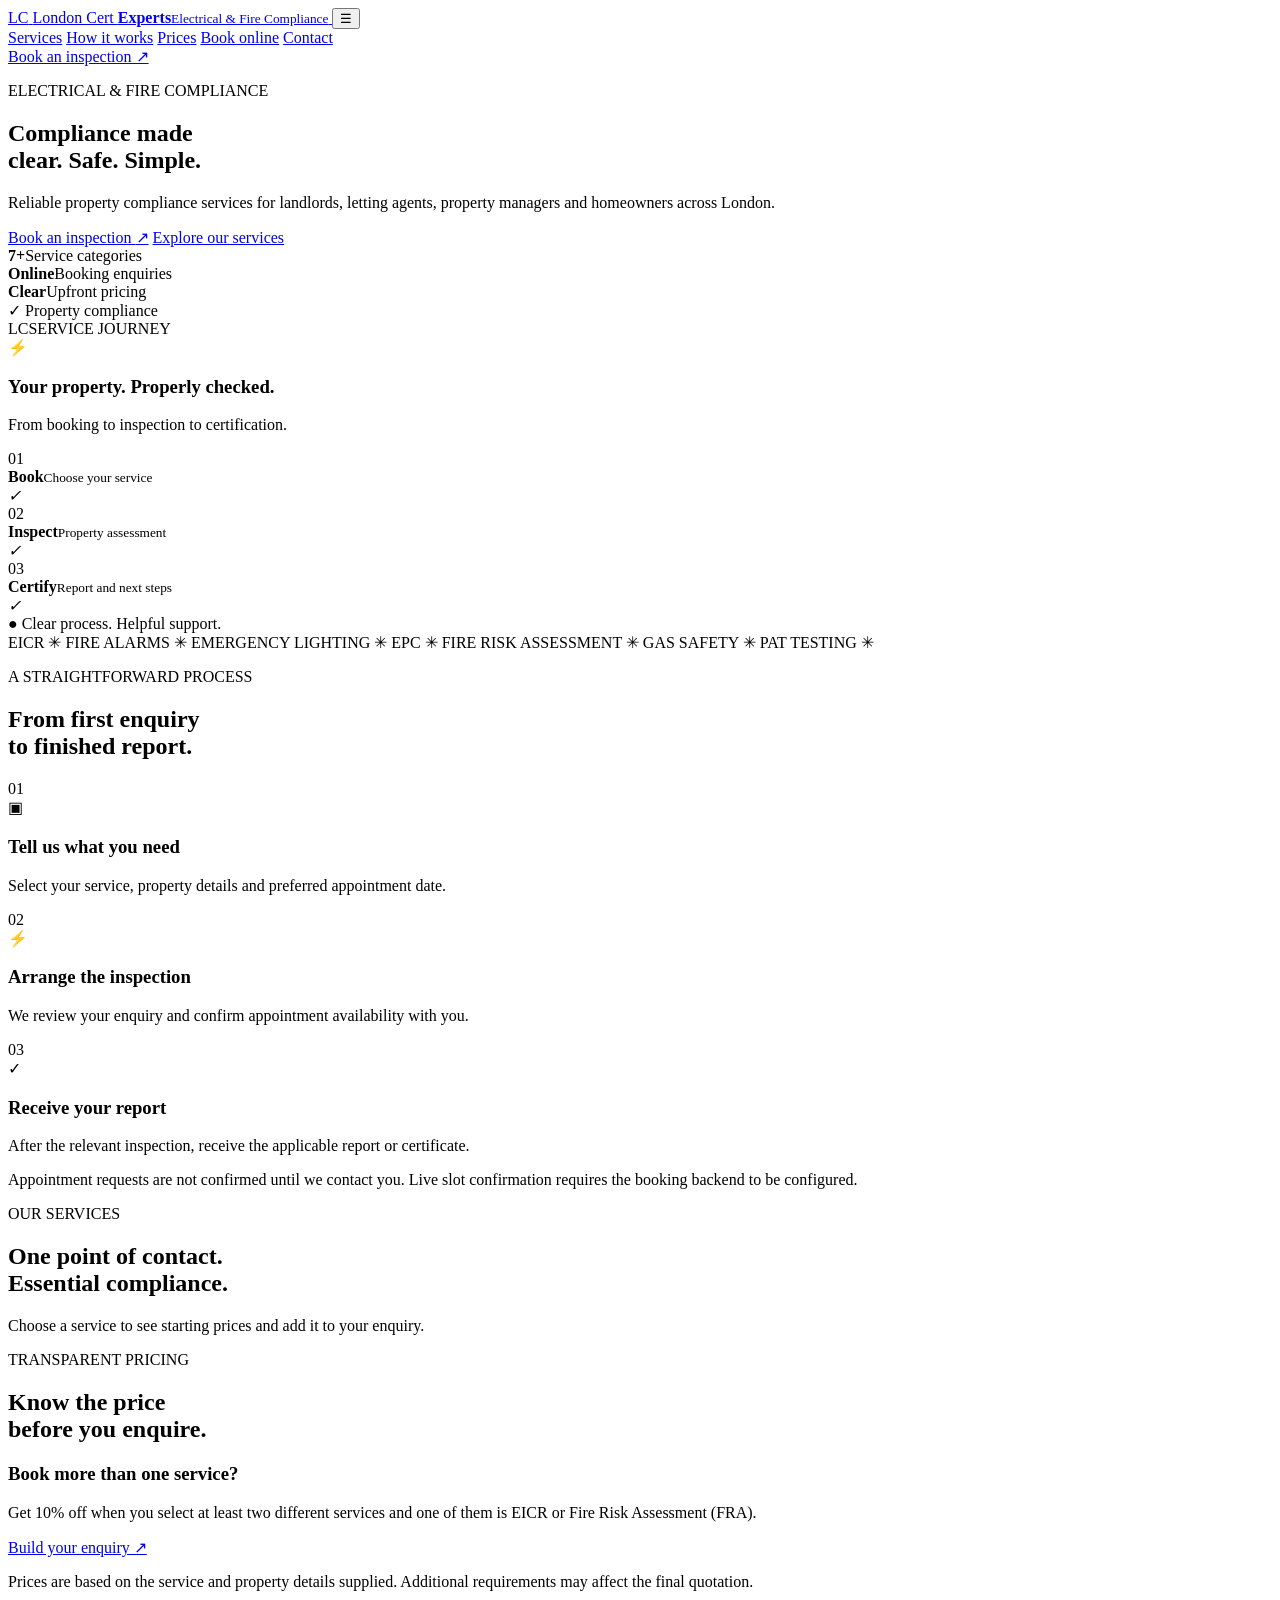
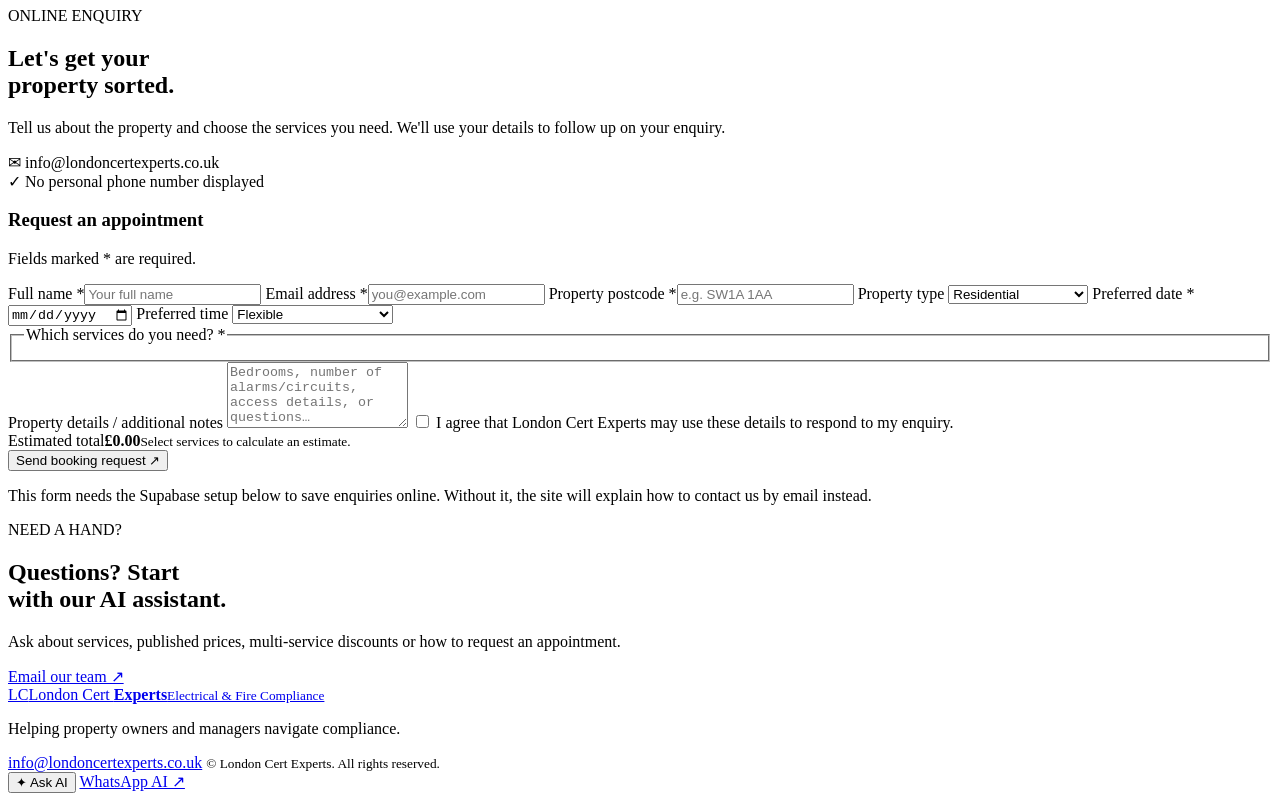
==== commit 9804385e: "Update index.html" ====
--- a/index.html
+++ b/index.html
@@ -2,304 +2,176 @@
 <!DOCTYPE html>
 <html lang="en-GB">
 <head>
-<meta charset="UTF-8">
-<meta name="viewport" content="width=device-width, initial-scale=1">
-<title>London Cert Experts | Electrical & Fire Safety</title>
-<meta name="description" content="Electrical and fire compliance services across London. Book inspections and request certificates.">
-
-<style>
-:root {
-  --red:#b20d22;
-  --dark:#171c22;
-  --cream:#faf7f2;
-  --green:#08783c;
-}
-* {box-sizing:border-box}
-html {scroll-behavior:smooth}
-body {
-  margin:0;
-  font-family:Arial,sans-serif;
-  color:var(--dark);
-}
-a {text-decoration:none;color:inherit}
-.top {
-  background:#870817;color:white;padding:9px 5%;
-  font-size:12px;display:flex;justify-content:space-between;
-  gap:10px;flex-wrap:wrap
-}
-header {
-  padding:16px 5%;display:flex;justify-content:space-between;
-  align-items:center;gap:20px;background:white;
-  position:sticky;top:0;z-index:10;
-  box-shadow:0 3px 15px #00000012
-}
-.logo {font-size:21px;font-weight:900}
-.logo span {color:var(--red);display:block;letter-spacing:5px}
-nav {display:flex;gap:20px;flex-wrap:wrap;font-size:13px}
-nav a:hover {color:var(--red)}
-.btn {
-  display:inline-block;border:0;border-radius:5px;
-  padding:13px 17px;background:var(--red);color:white;
-  font-weight:bold;cursor:pointer
-}
-.hero {
-  padding:55px 5%;background:var(--cream);
-  display:grid;grid-template-columns:1fr 1fr;gap:35px;
-  align-items:center
-}
-.hero h1 {font-size:clamp(34px,4vw,54px);line-height:1.1}
-.hero h1 span {color:var(--red)}
-.hero p {line-height:1.8;color:#56616a}
-.hero img {
-  width:100%;height:350px;object-fit:cover;border-radius:12px
-}
-.eyebrow {color:var(--red);font-weight:bold;font-size:12px;letter-spacing:2px}
-.trust {display:flex;gap:16px;flex-wrap:wrap;font-size:12px;margin-top:22px}
-.process {background:var(--dark);color:white;padding:38px 5%;text-align:center}
-.steps,.services {
-  display:grid;grid-template-columns:repeat(4,1fr);gap:15px
-}
-.steps article {
-  padding:20px;border:1px solid #ffffff30;border-radius:8px;
-  animation:rise .8s both
-}
-.steps article:nth-child(2){animation-delay:.3s}
-.steps article:nth-child(3){animation-delay:.6s}
-.steps article:nth-child(4){animation-delay:.9s}
-.steps p {font-size:13px;line-height:1.6;color:#ddd}
-section.content {padding:45px 5%;background:var(--cream)}
-.services {grid-template-columns:repeat(3,1fr)}
-.card {
-  background:white;padding:22px;border-radius:9px;
-  border:1px solid #e9e2dc;box-shadow:0 5px 18px #00000008
-}
-.card h3 {margin-top:5px}
-.card p {font-size:13px;line-height:1.7;color:#66717b}
-.price {color:var(--red);font-size:21px;font-weight:bold}
-.card button {margin-top:10px;width:100%}
-.basket {
-  position:fixed;right:15px;top:150px;width:260px;
-  background:white;border:1px solid #cfe5d5;border-radius:10px;
-  box-shadow:0 10px 30px #0002;z-index:20;overflow:hidden
-}
-.basket h3 {
-  margin:0;padding:15px;background:var(--green);
-  color:white;display:flex;justify-content:space-between
-}
-.basket-body {padding:13px}
-.item {padding:10px 0;border-bottom:1px solid #eee;font-size:12px}
-.item button {padding:4px 9px;margin:5px 3px 0 0}
-.total {display:flex;justify-content:space-between;padding:12px 0}
-.discount {
-  background:#effaf1;border:1px solid #c8e9ce;
-  padding:10px;font-size:11px;line-height:1.5
-}
-.checkout {width:100%;background:var(--green)}
-form {display:grid;gap:12px;max-width:550px}
-input,textarea,select {
-  width:100%;padding:12px;border:1px solid #ddd;
-  border-radius:5px;font:inherit
-}
-footer {background:var(--dark);color:white;padding:30px 5%;line-height:1.8}
-@keyframes rise {
-  from {opacity:0;transform:translateY(20px)}
-  to {opacity:1;transform:translateY(0)}
-}
-@media(max-width:800px) {
-  header {flex-wrap:wrap}
-  nav {gap:12px}
-  .hero {grid-template-columns:1fr;padding-top:30px}
-  .hero img {height:260px}
-  .steps {grid-template-columns:repeat(2,1fr)}
-  .services {grid-template-columns:repeat(2,1fr)}
-  .basket {top:auto;bottom:10px;right:10px;width:250px}
-}
-@media(max-width:480px) {
-  .services {grid-template-columns:1fr 1fr;gap:8px}
-  .card {padding:12px}
-  .card p {font-size:12px}
-  .steps {grid-template-columns:1fr 1fr}
-  nav {font-size:12px}
-}
-</style>
+  <meta charset="UTF-8">
+  <meta name="viewport" content="width=device-width, initial-scale=1">
+  <meta name="theme-color" content="#171717">
+  <meta name="description" content="London Cert Experts provides electrical and fire compliance services, including EICR, fire alarm certificates, emergency lighting, EPC, FRA, gas safety and PAT testing.">
+  <title>London Cert Experts | Electrical & Fire Compliance</title>
+  <link rel="stylesheet" href="style.css">
+  <script src="app.js" defer></script>
 </head>
 <body>
+  <header class="site-header">
+    <a class="brand" href="#home" aria-label="London Cert Experts home">
+      <span class="brand-mark">LC</span>
+      <span>London Cert <strong>Experts</strong><small>Electrical & Fire Compliance</small></span>
+    </a>
+    <button class="menu-toggle" id="menuToggle" aria-label="Open navigation">☰</button>
+    <nav id="mainNav">
+      <a href="#services">Services</a>
+      <a href="#how">How it works</a>
+      <a href="#prices">Prices</a>
+      <a href="#booking">Book online</a>
+      <a href="#contact">Contact</a>
+    </nav>
+    <a class="header-cta" href="#booking">Book an inspection ↗</a>
+  </header>
 
-<div class="top">
-  <span>⌖ London & Surrounding Areas</span>
-  <span>☎ 020 1234 5678</span>
-  <a href="mailto:info@londoncertexperts.co.uk">
-    info@londoncertexperts.co.uk
-  </a>
-</div>
+  <main>
+    <section class="hero" id="home">
+      <div class="hero-content">
+        <p class="eyebrow"><span class="live-dot"></span> ELECTRICAL & FIRE COMPLIANCE</p>
+        <h1>Compliance made<br><span>clear. Safe. Simple.</span></h1>
+        <p class="hero-copy">Reliable property compliance services for landlords, letting agents, property managers and homeowners across London.</p>
+        <div class="hero-actions">
+          <a class="button button-red" href="#booking">Book an inspection <span>↗</span></a>
+          <a class="button button-outline" href="#services">Explore our services</a>
+        </div>
+        <div class="trust-row">
+          <div><strong>7+</strong><span>Service categories</span></div>
+          <div><strong>Online</strong><span>Booking enquiries</span></div>
+          <div><strong>Clear</strong><span>Upfront pricing</span></div>
+        </div>
+      </div>
 
-<header>
-  <a class="logo" href="#">LONDON CERT<span>EXPERTS</span></a>
-  <nav>
-    <a href="#">Home</a>
-    <a href="#services">Services</a>
-    <a href="#process">How It Works</a>
-    <a href="#booking">Book Online</a>
-  </nav>
-  <a class="btn" href="#booking">Book Inspection →</a>
-</header>
+      <div class="hero-visual" aria-label="Compliance service process animation">
+        <div class="orbit orbit-one"></div>
+        <div class="orbit orbit-two"></div>
+        <div class="hero-badge badge-top">✓ Property compliance</div>
+        <div class="inspection-card">
+          <div class="card-top"><span class="mini-logo">LC</span><span class="status">SERVICE JOURNEY</span></div>
+          <div class="electric-symbol">⚡</div>
+          <h3>Your property. Properly checked.</h3>
+          <p>From booking to inspection to certification.</p>
+          <div class="journey">
+            <div class="journey-step active"><span>01</span><div><b>Book</b><small>Choose your service</small></div><i>✓</i></div>
+            <div class="journey-step"><span>02</span><div><b>Inspect</b><small>Property assessment</small></div><i>✓</i></div>
+            <div class="journey-step"><span>03</span><div><b>Certify</b><small>Report and next steps</small></div><i>✓</i></div>
+          </div>
+        </div>
+        <div class="hero-badge badge-bottom">● Clear process. Helpful support.</div>
+      </div>
+    </section>
 
-<main>
-<section class="hero">
-  <div>
-    <div class="eyebrow">PROFESSIONAL · RELIABLE · COMPLIANT</div>
-    <h1>Electrical & Fire Safety<br><span>Handled Properly.</span></h1>
-    <p>
-      Electrical inspections, fire alarm certification, emergency
-      lighting and property compliance services across London.
-      Straightforward booking and clear pricing.
-    </p>
-    <a class="btn" href="#booking">Book an Inspection →</a>
-    <a class="btn" href="#services" style="background:white;color:#b20d22;border:1px solid">
-      Our Services
-    </a>
-    <div class="trust">
-      <span>✓ Professional service</span>
-      <span>✓ Clear reports</span>
-      <span>✓ Transparent pricing</span>
+    <section class="ticker" aria-label="Our services">
+      <div>EICR <span>✳</span> FIRE ALARMS <span>✳</span> EMERGENCY LIGHTING <span>✳</span> EPC <span>✳</span> FIRE RISK ASSESSMENT <span>✳</span> GAS SAFETY <span>✳</span> PAT TESTING <span>✳</span></div>
+    </section>
+
+    <section class="section intro" id="how">
+      <div class="section-heading">
+        <p class="eyebrow">A STRAIGHTFORWARD PROCESS</p>
+        <h2>From first enquiry<br>to <span>finished report.</span></h2>
+      </div>
+      <div class="process-grid">
+        <article class="process-card"><span class="number">01</span><div class="process-icon">▣</div><h3>Tell us what you need</h3><p>Select your service, property details and preferred appointment date.</p></article>
+        <article class="process-card"><span class="number">02</span><div class="process-icon">⚡</div><h3>Arrange the inspection</h3><p>We review your enquiry and confirm appointment availability with you.</p></article>
+        <article class="process-card"><span class="number">03</span><div class="process-icon">✓</div><h3>Receive your report</h3><p>After the relevant inspection, receive the applicable report or certificate.</p></article>
+      </div>
+      <p class="notice">Appointment requests are not confirmed until we contact you. Live slot confirmation requires the booking backend to be configured.</p>
+    </section>
+
+    <section class="section services-section" id="services">
+      <div class="section-heading">
+        <p class="eyebrow">OUR SERVICES</p>
+        <h2>One point of contact.<br><span>Essential compliance.</span></h2>
+        <p>Choose a service to see starting prices and add it to your enquiry.</p>
+      </div>
+      <div class="service-grid" id="serviceGrid"></div>
+    </section>
+
+    <section class="price-section" id="prices">
+      <div class="section-heading">
+        <p class="eyebrow">TRANSPARENT PRICING</p>
+        <h2>Know the price<br><span>before you enquire.</span></h2>
+      </div>
+      <div class="price-layout">
+        <div class="price-copy">
+          <h3>Book more than one service?</h3>
+          <p>Get 10% off when you select at least two different services and one of them is EICR or Fire Risk Assessment (FRA).</p>
+          <a class="button button-red" href="#booking">Build your enquiry ↗</a>
+          <p class="small-note">Prices are based on the service and property details supplied. Additional requirements may affect the final quotation.</p>
+        </div>
+        <div class="price-list" id="priceList"></div>
+      </div>
+    </section>
+
+    <section class="section booking-section" id="booking">
+      <div class="booking-intro">
+        <p class="eyebrow">ONLINE ENQUIRY</p>
+        <h2>Let's get your<br><span>property sorted.</span></h2>
+        <p>Tell us about the property and choose the services you need. We'll use your details to follow up on your enquiry.</p>
+        <div class="contact-chip">✉ info@londoncertexperts.co.uk</div>
+        <div class="contact-chip">✓ No personal phone number displayed</div>
+      </div>
+      <form id="bookingForm" class="booking-form">
+        <h3>Request an appointment</h3>
+        <p class="form-subtitle">Fields marked * are required.</p>
+        <div class="form-grid">
+          <label>Full name *<input name="name" autocomplete="name" required maxlength="100" placeholder="Your full name"></label>
+          <label>Email address *<input name="email" type="email" autocomplete="email" required maxlength="200" placeholder="you@example.com"></label>
+          <label>Property postcode *<input name="postcode" autocomplete="postal-code" required maxlength="15" placeholder="e.g. SW1A 1AA"></label>
+          <label>Property type
+            <select name="propertyType">
+              <option>Residential</option><option>Commercial</option><option>HMO</option><option>Communal property</option>
+            </select>
+          </label>
+          <label>Preferred date *<input name="date" type="date" required id="preferredDate"></label>
+          <label>Preferred time
+            <select name="time"><option value="">Flexible</option><option>Morning</option><option>Afternoon</option><option>Specific time to discuss</option></select>
+          </label>
+        </div>
+        <fieldset class="service-picker">
+          <legend>Which services do you need? *</legend>
+          <div id="bookingServiceChoices" class="checkbox-grid"></div>
+        </fieldset>
+        <label>Property details / additional notes
+          <textarea name="notes" rows="4" maxlength="2000" placeholder="Bedrooms, number of alarms/circuits, access details, or questions…"></textarea>
+        </label>
+        <label class="consent"><input type="checkbox" name="consent" required> I agree that London Cert Experts may use these details to respond to my enquiry.</label>
+        <div class="booking-total"><span>Estimated total</span><strong id="estimatedTotal">£0.00</strong><small id="discountMessage">Select services to calculate an estimate.</small></div>
+        <button class="button button-red submit-button" type="submit">Send booking request ↗</button>
+        <p id="formMessage" class="form-message" role="status"></p>
+        <p class="small-note">This form needs the Supabase setup below to save enquiries online. Without it, the site will explain how to contact us by email instead.</p>
+      </form>
+    </section>
+
+    <section class="section contact-section" id="contact">
+      <div>
+        <p class="eyebrow">NEED A HAND?</p>
+        <h2>Questions? Start<br><span>with our AI assistant.</span></h2>
+        <p>Ask about services, published prices, multi-service discounts or how to request an appointment.</p>
+      </div>
+      <a class="button button-outline dark-outline" href="mailto:info@londoncertexperts.co.uk">Email our team ↗</a>
+    </section>
+  </main>
+
+  <footer class="footer">
+    <a class="brand footer-brand" href="#home"><span class="brand-mark">LC</span><span>London Cert <strong>Experts</strong><small>Electrical & Fire Compliance</small></span></a>
+    <p>Helping property owners and managers navigate compliance.</p>
+    <a href="mailto:info@londoncertexperts.co.uk">info@londoncertexperts.co.uk</a>
+    <small>© <span id="year"></span> London Cert Experts. All rights reserved.</small>
+  </footer>
+
+  <button class="chat-launcher" id="chatLauncher" aria-label="Open website AI chat">✦ <span>Ask AI</span></button>
+  <section class="chat-panel" id="chatPanel" aria-label="AI website assistant" hidden>
+    <div class="chat-header"><div><b>London Cert AI</b><small>Website assistant</small></div><button id="chatClose" aria-label="Close chat">×</button></div>
+    <div class="chat-messages" id="chatMessages" aria-live="polite">
+      <div class="chat-bubble bot">Hi! I can help with our services, prices and booking enquiries. What would you like to know?</div>
     </div>
-  </div>
-  <img src="https://images.unsplash.com/photo-1621905251918-48416bd8575a?auto=format&fit=crop&w=1000&q=85"
-       alt="Electrician inspecting an electrical installation">
-</section>
+    <form id="chatForm" class="chat-form"><input id="chatInput" maxlength="1000" placeholder="Ask about a service…" required aria-label="Your message"><button type="submit" aria-label="Send message">➤</button></form>
+    <small class="chat-footnote">AI answers may need confirmation by our team.</small>
+  </section>
 
-<section class="process" id="process">
-  <p class="eyebrow">SIMPLE. CLEAR. COMPLIANT.</p>
-  <h2>Our Simple 4-Step Process</h2>
-  <p>From booking to certificate — it's that easy.</p>
-  <div class="steps">
-    <article><h3>01 · Book</h3><p>Choose your service and send your enquiry.</p></article>
-    <article><h3>02 · Confirm</h3><p>Our team checks your details and appointment request.</p></article>
-    <article><h3>03 · Inspect</h3><p>The agreed inspection or testing is carried out.</p></article>
-    <article><h3>04 · Certificate</h3><p>Receive the relevant report or certificate.</p></article>
-  </div>
-</section>
-
-<section class="content" id="services">
-  <p class="eyebrow">OUR SERVICES</p>
-  <h2>Compliance Services for Your Property</h2>
-  <p>Choose a service and add it to your basket.</p>
-  <div class="services" id="service-list"></div>
-</section>
-
-<section class="content" id="booking">
-  <p class="eyebrow">BOOK ONLINE</p>
-  <h2>Request an Inspection</h2>
-  <form id="booking-form">
-    <label>Service
-      <select id="service-choice" required></select>
-    </label>
-    <label>Full name<input name="name" required></label>
-    <label>Email<input name="email" type="email" required></label>
-    <label>Phone<input name="phone" type="tel" required></label>
-    <label>Property postcode<input name="postcode" required></label>
-    <label>Preferred date<input name="date" type="date" required></label>
-    <label>Additional details<textarea name="notes" rows="3"></textarea></label>
-    <button class="btn" type="submit">Send Booking Request →</button>
-  </form>
-  <p id="form-message"></p>
-</section>
-</main>
-
-<footer>
-  <h3>LONDON CERT EXPERTS</h3>
-  Electrical & Fire Compliance Services<br>
-  Email: info@londoncertexperts.co.uk<br>
-  <small>Replace the demo phone number with your actual business number.</small>
-</footer>
-
-<aside class="basket">
-  <h3><span>🛒 Your Basket</span><span id="count">0</span></h3>
-  <div class="basket-body">
-    <div id="basket-items">Your basket is empty.</div>
-    <div class="total"><span>Subtotal</span><b id="subtotal">£0</b></div>
-    <div class="discount" id="discount">
-      Save 10% when you book at least 2 services, including EICR or FRA.
-    </div>
-    <div class="total"><b>Total</b><b id="grand-total">£0</b></div>
-    <button class="btn checkout" onclick="goCheckout()">Checkout →</button>
-  </div>
-</aside>
-
-<script>
-const services = [
-  {id:"eicr",name:"EICR Inspection",price:90,desc:"1–3 bedrooms. 4–5 bedrooms £100; above 5 bedrooms £120."},
-  {id:"fire",name:"Fire Alarm Certification",price:60,desc:"1–3 alarms £60; 4–6 £70; 7–12 £80."},
-  {id:"lighting",name:"Emergency Lighting",price:50,desc:"1–3 circuits £50; 4–6 £60; 7–10 £70."},
-  {id:"epc",name:"Energy Performance Certificate",price:0,desc:"Request a quote for your property."},
-  {id:"fra",name:"Fire Risk Assessment",price:0,desc:"Request a quote for your premises."},
-  {id:"gas",name:"Gas Safety Certificate",price:90,desc:"Indicative starting price; confirm final cost."},
-  {id:"pat",name:"PAT Testing",price:40,desc:"Indicative starting price; confirm final cost."}
-];
-
-let cart = JSON.parse(localStorage.getItem("lce-cart") || "[]");
-const pounds = n => "£" + n.toFixed(2).replace(".00","");
-const save = () => localStorage.setItem("lce-cart",JSON.stringify(cart));
-
-function add(id) {
-  const item=cart.find(x=>x.id===id);
-  if(item)item.qty++;
-  else cart.push({id,qty:1});
-  save(); render();
-}
-function change(id,amount) {
-  const item=cart.find(x=>x.id===id);
-  if(item)item.qty+=amount;
-  cart=cart.filter(x=>x.qty>0);
-  save();render();
-}
-function render() {
-  const totalQty=cart.reduce((s,x)=>s+x.qty,0);
-  const subtotal=cart.reduce((s,x)=>{
-    const p=services.find(y=>y.id===x.id).price;
-    return s+p*x.qty;
-  },0);
-  const eligible=cart.length>=2 &&
-    cart.some(x=>x.id==="eicr"||x.id==="fra");
-  const discount=eligible?subtotal*.10:0;
-  document.getElementById("count").textContent=totalQty;
-  document.getElementById("subtotal").textContent=pounds(subtotal);
-  document.getElementById("grand-total").textContent=pounds(subtotal-discount);
-  document.getElementById("discount").textContent=eligible
-    ?"10% discount applied. You save "+pounds(discount)+"."
-    :"Save 10% on 2+ different services, including EICR or FRA.";
-  document.getElementById("basket-items").innerHTML=cart.length
-    ?cart.map(x=>{
-      const s=services.find(y=>y.id===x.id);
-      return `<div class="item"><b>${s.name}</b><br>
-      ${s.price?pounds(s.price)+" each":"Quote required"}<br>
-      <button onclick="change('${x.id}',-1)">−</button>
-      ${x.qty}
-      <button onclick="change('${x.id}',1)">+</button>
-      <button onclick="change('${x.id}',-${x.qty})">Remove</button></div>`;
-    }).join("")
-    :"Your basket is empty.";
-}
-function goCheckout() {
-  if(!cart.length){alert("Please add a service first.");return;}
-  document.getElementById("booking").scrollIntoView({behavior:"smooth"});
-}
-document.getElementById("service-list").innerHTML=services.map(s=>
-  `<article class="card">
-    <h3>${s.name}</h3><p>${s.desc}</p>
-    <div class="price">${s.price?pounds(s.price):"Request a quote"}</div>
-    <button class="btn" onclick="add('${s.id}')">Add to Basket +</button>
-  </article>`
-).join("");
-document.getElementById("service-choice").innerHTML=
-  '<option value="">Choose a service</option>'+
-  services.map(s=>`<option>${s.name}</option>`).join("");
-document.getElementById("booking-form").addEventListener("submit",e=>{
-  e.preventDefault();
-  document.getElementById("form-message").textContent=
-    "Demo only: no booking has been sent or saved. Connect a secure backend before accepting real bookings.";
-});
-render();
-</script>
+  <a class="whatsapp-help" id="whatsappHelp" href="#contact" aria-label="WhatsApp AI information">WhatsApp AI ↗</a>
 </body>
 </html>
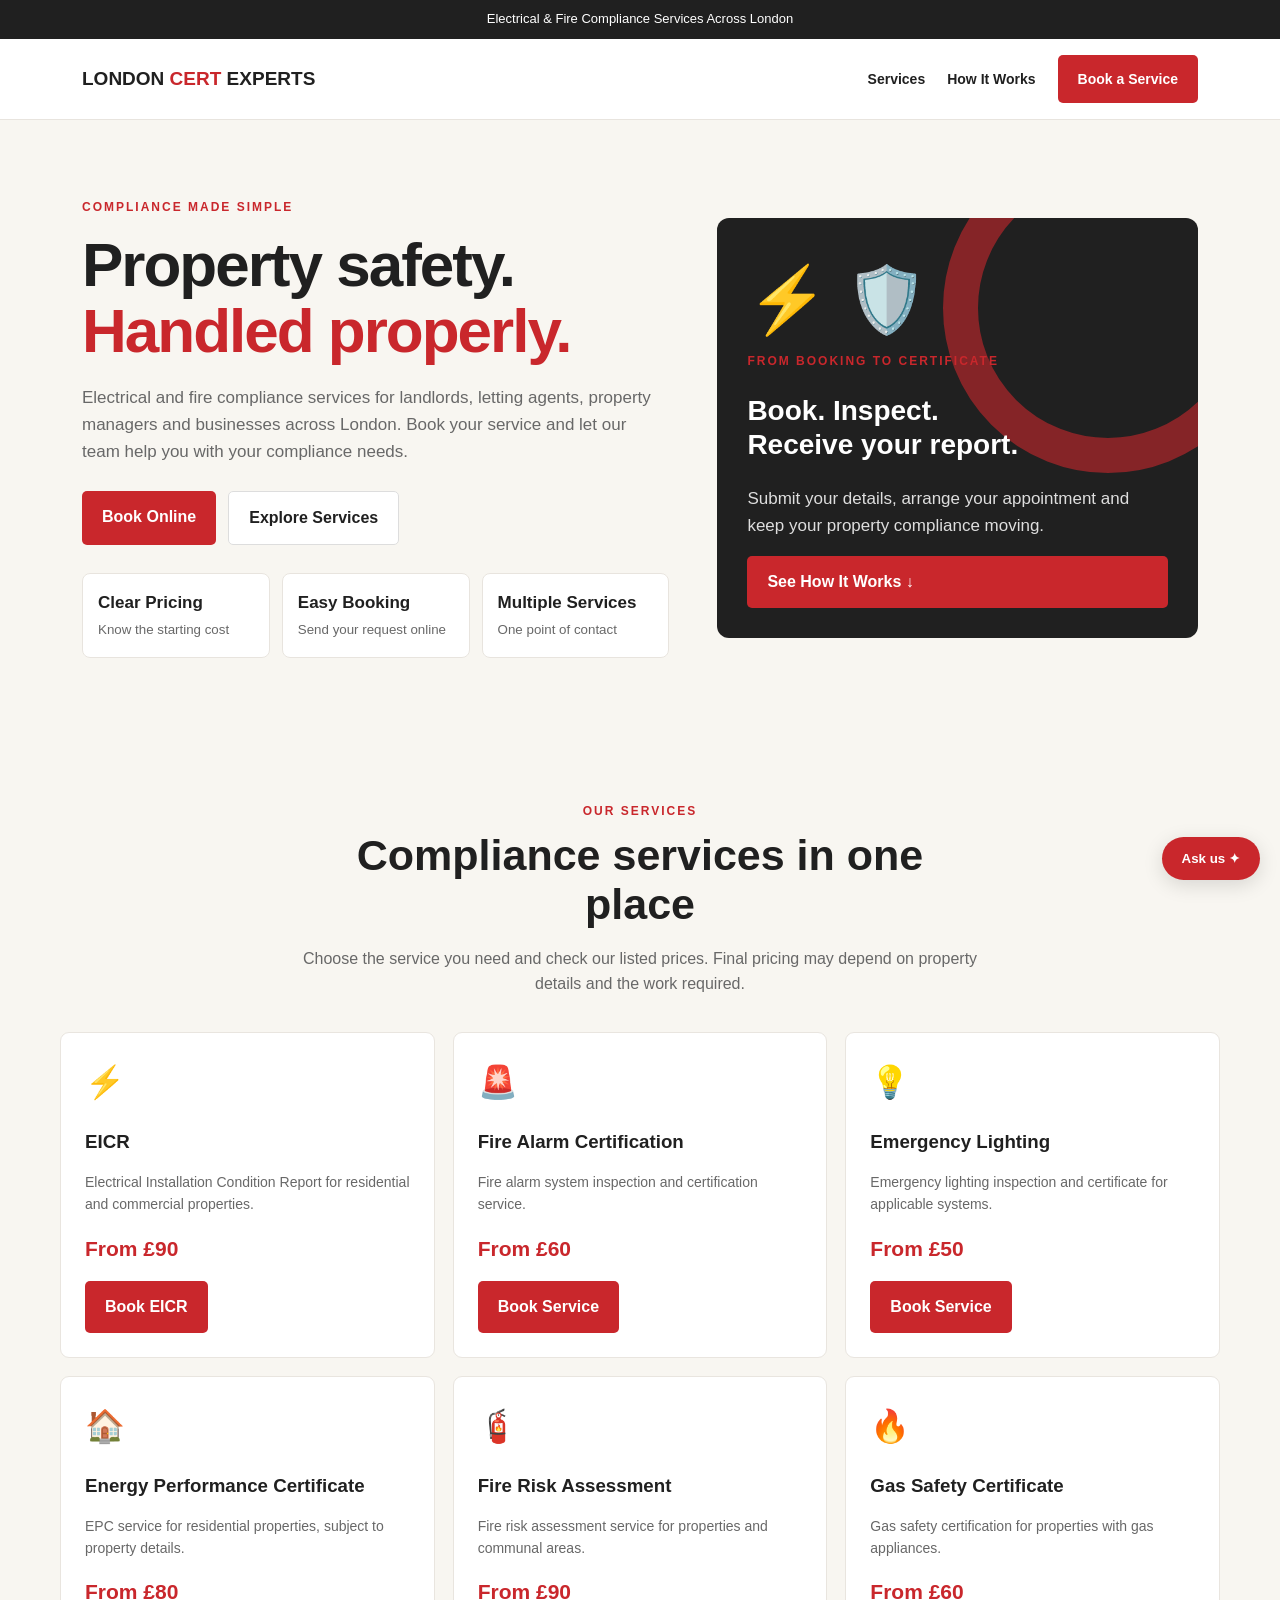
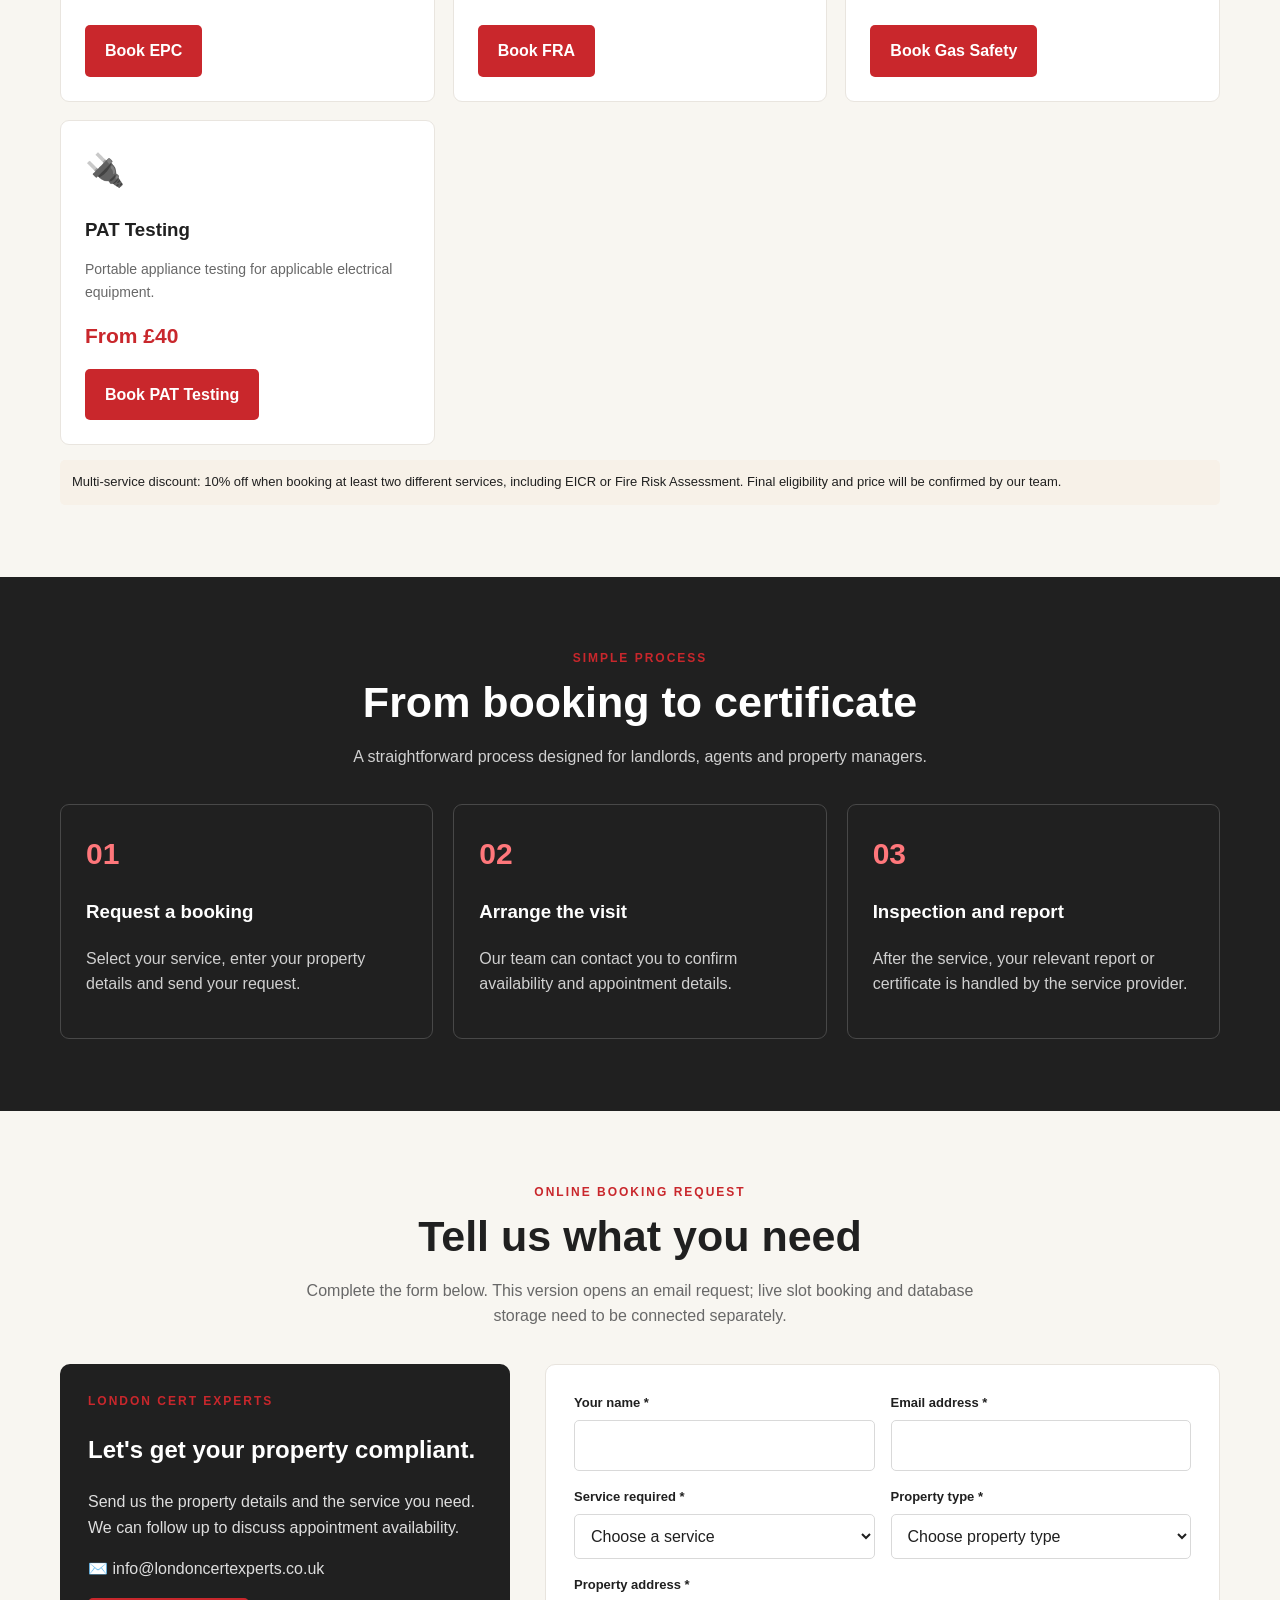
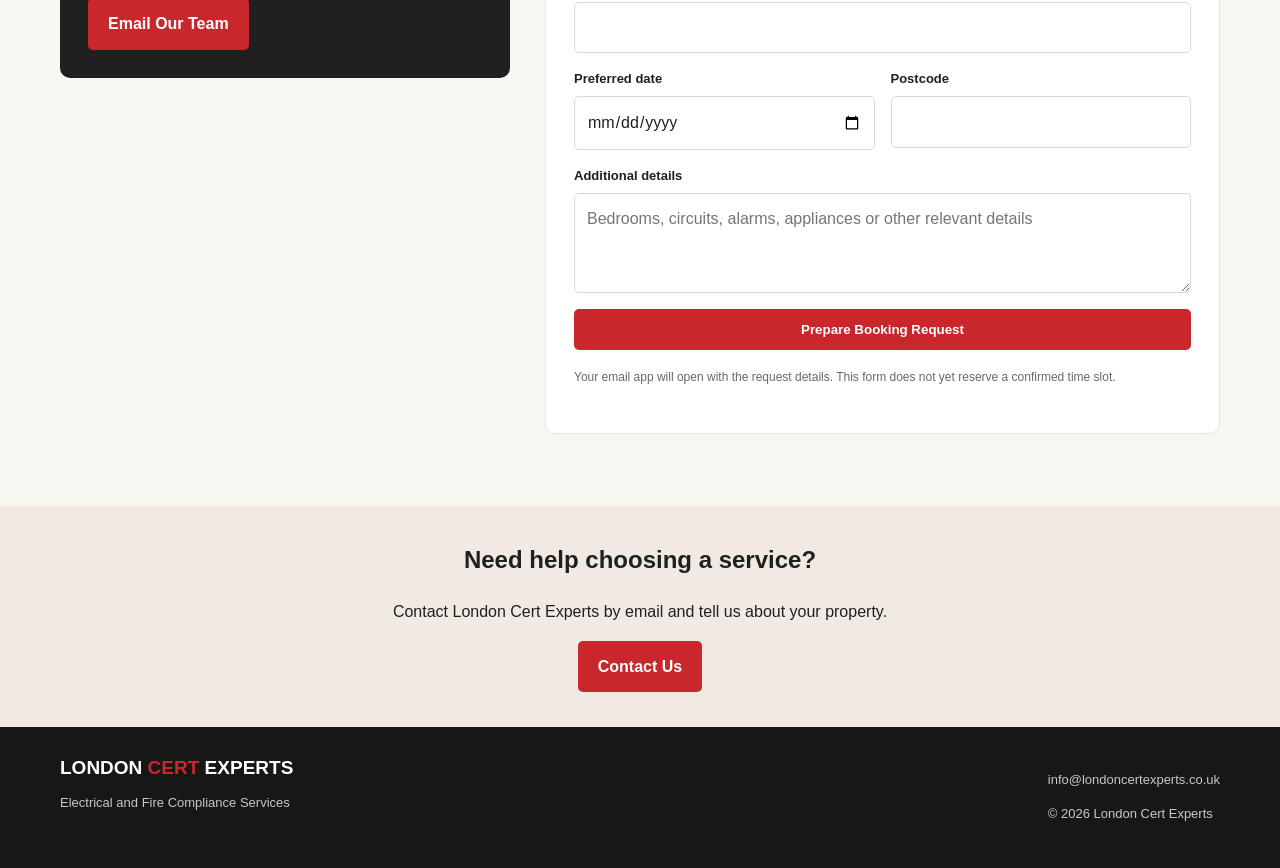
==== commit 193aabb7: "Update index.html" ====
--- a/index.html
+++ b/index.html
@@ -1,177 +1,807 @@
 
 <!DOCTYPE html>
-<html lang="en-GB">
+<html lang="en">
 <head>
   <meta charset="UTF-8">
-  <meta name="viewport" content="width=device-width, initial-scale=1">
-  <meta name="theme-color" content="#171717">
-  <meta name="description" content="London Cert Experts provides electrical and fire compliance services, including EICR, fire alarm certificates, emergency lighting, EPC, FRA, gas safety and PAT testing.">
+  <meta name="viewport" content="width=device-width, initial-scale=1.0">
+
   <title>London Cert Experts | Electrical & Fire Compliance</title>
-  <link rel="stylesheet" href="style.css">
-  <script src="app.js" defer></script>
+  <meta name="description" content="Electrical and fire compliance services across London. Book EICR, fire alarm certification, emergency lighting, EPC, FRA, gas safety and PAT testing.">
+
+  <link rel="stylesheet" href="./style.css">
+
+  <style>
+    :root {
+      --red: #c9272c;
+      --dark: #202020;
+      --cream: #f8f6f1;
+      --white: #ffffff;
+      --muted: #686868;
+    }
+
+    * { box-sizing: border-box; }
+
+    html { scroll-behavior: smooth; }
+
+    body {
+      margin: 0;
+      font-family: Arial, Helvetica, sans-serif;
+      background: var(--cream);
+      color: var(--dark);
+      line-height: 1.6;
+    }
+
+    a { color: inherit; text-decoration: none; }
+
+    .topbar {
+      background: var(--dark);
+      color: white;
+      text-align: center;
+      padding: 9px 16px;
+      font-size: 13px;
+    }
+
+    header {
+      background: rgba(255,255,255,.97);
+      border-bottom: 1px solid #e8e4de;
+      position: sticky;
+      top: 0;
+      z-index: 10;
+    }
+
+    .nav {
+      max-width: 1160px;
+      margin: auto;
+      padding: 16px 22px;
+      display: flex;
+      justify-content: space-between;
+      align-items: center;
+      gap: 20px;
+    }
+
+    .logo {
+      font-weight: 900;
+      font-size: 19px;
+      line-height: 1.2;
+    }
+
+    .logo span { color: var(--red); }
+
+    .navlinks {
+      display: flex;
+      align-items: center;
+      gap: 22px;
+      font-size: 14px;
+      font-weight: 700;
+    }
+
+    .btn {
+      display: inline-block;
+      border: 0;
+      border-radius: 5px;
+      background: var(--red);
+      color: white;
+      padding: 13px 20px;
+      font-weight: 700;
+      cursor: pointer;
+      transition: transform .2s, background .2s;
+    }
+
+    .btn:hover {
+      background: #a91f24;
+      transform: translateY(-2px);
+    }
+
+    .btn-light {
+      background: white;
+      color: var(--dark);
+      border: 1px solid #ddd;
+    }
+
+    .hero {
+      max-width: 1160px;
+      margin: auto;
+      padding: 78px 22px 72px;
+      display: grid;
+      grid-template-columns: 1.1fr .9fr;
+      align-items: center;
+      gap: 48px;
+    }
+
+    .eyebrow {
+      color: var(--red);
+      font-weight: 800;
+      text-transform: uppercase;
+      letter-spacing: 2px;
+      font-size: 12px;
+    }
+
+    h1 {
+      font-size: clamp(38px, 5vw, 62px);
+      line-height: 1.06;
+      letter-spacing: -2px;
+      margin: 15px 0 20px;
+    }
+
+    h1 span { color: var(--red); }
+
+    .hero p {
+      color: var(--muted);
+      font-size: 17px;
+      max-width: 570px;
+    }
+
+    .hero-actions {
+      display: flex;
+      flex-wrap: wrap;
+      gap: 12px;
+      margin-top: 26px;
+    }
+
+    .hero-card {
+      min-height: 360px;
+      background: var(--dark);
+      color: white;
+      border-radius: 12px;
+      padding: 30px;
+      position: relative;
+      overflow: hidden;
+      display: flex;
+      flex-direction: column;
+      justify-content: space-between;
+    }
+
+    .hero-card::before {
+      content: "";
+      position: absolute;
+      width: 260px;
+      height: 260px;
+      border: 35px solid rgba(201,39,44,.6);
+      border-radius: 50%;
+      right: -75px;
+      top: -75px;
+      animation: float 7s ease-in-out infinite;
+    }
+
+    .hero-card > * { position: relative; }
+
+    .hero-icon { font-size: 65px; }
+
+    .hero-card h2 {
+      font-size: 28px;
+      line-height: 1.2;
+    }
+
+    .hero-card p { color: #dedede; }
+
+    .stats {
+      display: grid;
+      grid-template-columns: repeat(3, 1fr);
+      gap: 12px;
+      margin-top: 28px;
+    }
+
+    .stat {
+      background: white;
+      border: 1px solid #e8e4de;
+      border-radius: 8px;
+      padding: 15px;
+    }
+
+    .stat strong {
+      display: block;
+      font-size: 17px;
+    }
+
+    .stat small { color: var(--muted); }
+
+    section { scroll-margin-top: 85px; }
+
+    .section {
+      padding: 72px 22px;
+    }
+
+    .section-inner {
+      max-width: 1160px;
+      margin: auto;
+    }
+
+    .section-heading {
+      max-width: 680px;
+      margin: 0 auto 35px;
+      text-align: center;
+    }
+
+    .section-heading h2 {
+      font-size: clamp(30px, 4vw, 43px);
+      line-height: 1.15;
+      margin: 10px 0;
+    }
+
+    .section-heading p { color: var(--muted); }
+
+    .services-grid {
+      display: grid;
+      grid-template-columns: repeat(3, minmax(0, 1fr));
+      gap: 18px;
+    }
+
+    .service-card {
+      background: white;
+      border: 1px solid #e9e5df;
+      border-radius: 9px;
+      padding: 24px;
+      transition: transform .25s, box-shadow .25s;
+    }
+
+    .service-card:hover {
+      transform: translateY(-5px);
+      box-shadow: 0 12px 28px rgba(0,0,0,.08);
+    }
+
+    .service-icon { font-size: 32px; }
+
+    .service-card h3 { margin-bottom: 7px; }
+
+    .service-card p {
+      color: var(--muted);
+      font-size: 14px;
+    }
+
+    .price {
+      color: var(--red);
+      font-weight: 900;
+      font-size: 21px;
+      margin: 16px 0;
+    }
+
+    .dark-section {
+      background: var(--dark);
+      color: white;
+    }
+
+    .dark-section .section-heading p { color: #d0d0d0; }
+
+    .steps {
+      display: grid;
+      grid-template-columns: repeat(3, 1fr);
+      gap: 20px;
+    }
+
+    .step {
+      padding: 25px;
+      border: 1px solid #484848;
+      border-radius: 9px;
+    }
+
+    .step-number {
+      color: #ff777b;
+      font-size: 30px;
+      font-weight: 900;
+    }
+
+    .step p { color: #d0d0d0; }
+
+    .booking-layout {
+      display: grid;
+      grid-template-columns: .8fr 1.2fr;
+      gap: 35px;
+      align-items: start;
+    }
+
+    .booking-info {
+      background: var(--dark);
+      color: white;
+      border-radius: 10px;
+      padding: 28px;
+    }
+
+    .booking-info p { color: #dedede; }
+
+    .booking-form {
+      background: white;
+      border: 1px solid #e8e4de;
+      border-radius: 10px;
+      padding: 28px;
+    }
+
+    .form-grid {
+      display: grid;
+      grid-template-columns: 1fr 1fr;
+      gap: 16px;
+    }
+
+    .field {
+      display: flex;
+      flex-direction: column;
+      gap: 6px;
+    }
+
+    .field.full { grid-column: 1 / -1; }
+
+    label { font-size: 13px; font-weight: 700; }
+
+    input, select, textarea {
+      width: 100%;
+      padding: 12px;
+      border: 1px solid #d9d9d9;
+      border-radius: 5px;
+      background: white;
+      color: var(--dark);
+      font: inherit;
+    }
+
+    textarea {
+      min-height: 100px;
+      resize: vertical;
+    }
+
+    .form-note {
+      color: var(--muted);
+      font-size: 12px;
+    }
+
+    .notice {
+      margin-top: 15px;
+      padding: 12px;
+      border-radius: 5px;
+      background: #f7f1e8;
+      font-size: 13px;
+    }
+
+    .contact-strip {
+      text-align: center;
+      padding: 35px 22px;
+      background: #f0eae2;
+    }
+
+    .contact-strip h2 { margin-top: 0; }
+
+    footer {
+      background: #171717;
+      color: white;
+      padding: 30px 22px;
+    }
+
+    .footer-inner {
+      max-width: 1160px;
+      margin: auto;
+      display: flex;
+      justify-content: space-between;
+      flex-wrap: wrap;
+      gap: 20px;
+    }
+
+    footer p { color: #c8c8c8; font-size: 13px; }
+
+    .chat-button {
+      position: fixed;
+      right: 20px;
+      bottom: 20px;
+      z-index: 20;
+      border: 0;
+      border-radius: 30px;
+      padding: 14px 20px;
+      background: var(--red);
+      color: white;
+      font-weight: 800;
+      box-shadow: 0 5px 20px #0002;
+      cursor: pointer;
+    }
+
+    .chat-panel {
+      position: fixed;
+      z-index: 21;
+      right: 20px;
+      bottom: 82px;
+      width: min(350px, calc(100vw - 40px));
+      background: white;
+      border: 1px solid #ddd;
+      border-radius: 10px;
+      overflow: hidden;
+      box-shadow: 0 10px 35px #0002;
+      display: none;
+    }
+
+    .chat-panel.open { display: block; }
+
+    .chat-head {
+      padding: 15px;
+      background: var(--dark);
+      color: white;
+      font-weight: 800;
+    }
+
+    .chat-body { padding: 15px; }
+
+    .chat-answer {
+      padding: 12px;
+      border-radius: 7px;
+      background: var(--cream);
+      font-size: 14px;
+      margin-bottom: 12px;
+    }
+
+    .chat-body input { margin-bottom: 10px; }
+
+    .reveal {
+      animation: appear .7s ease both;
+    }
+
+    @keyframes float {
+      0%, 100% { transform: translateY(0); }
+      50% { transform: translateY(14px); }
+    }
+
+    @keyframes appear {
+      from { opacity: 0; transform: translateY(18px); }
+      to { opacity: 1; transform: translateY(0); }
+    }
+
+    @media (max-width: 800px) {
+      .hero, .booking-layout { grid-template-columns: 1fr; }
+      .hero { padding-top: 48px; }
+      .services-grid { grid-template-columns: repeat(2, minmax(0, 1fr)); }
+      .navlinks { gap: 12px; }
+      .navlinks a:not(.btn) { display: none; }
+    }
+
+    @media (max-width: 520px) {
+      .services-grid, .steps, .stats, .form-grid {
+        grid-template-columns: 1fr;
+      }
+      .field.full { grid-column: auto; }
+      .hero-card { min-height: 300px; }
+      .booking-form { padding: 18px; }
+      h1 { letter-spacing: -1px; }
+    }
+  </style>
 </head>
+
 <body>
-  <header class="site-header">
-    <a class="brand" href="#home" aria-label="London Cert Experts home">
-      <span class="brand-mark">LC</span>
-      <span>London Cert <strong>Experts</strong><small>Electrical & Fire Compliance</small></span>
-    </a>
-    <button class="menu-toggle" id="menuToggle" aria-label="Open navigation">☰</button>
-    <nav id="mainNav">
-      <a href="#services">Services</a>
-      <a href="#how">How it works</a>
-      <a href="#prices">Prices</a>
-      <a href="#booking">Book online</a>
-      <a href="#contact">Contact</a>
+  <div class="topbar">
+    Electrical & Fire Compliance Services Across London
+  </div>
+
+  <header>
+    <nav class="nav">
+      <a class="logo" href="#home">LONDON <span>CERT</span> EXPERTS</a>
+      <div class="navlinks">
+        <a href="#services">Services</a>
+        <a href="#how-it-works">How It Works</a>
+        <a href="#booking" class="btn">Book a Service</a>
+      </div>
     </nav>
-    <a class="header-cta" href="#booking">Book an inspection ↗</a>
   </header>
 
   <main>
     <section class="hero" id="home">
-      <div class="hero-content">
-        <p class="eyebrow"><span class="live-dot"></span> ELECTRICAL & FIRE COMPLIANCE</p>
-        <h1>Compliance made<br><span>clear. Safe. Simple.</span></h1>
-        <p class="hero-copy">Reliable property compliance services for landlords, letting agents, property managers and homeowners across London.</p>
+      <div class="reveal">
+        <div class="eyebrow">Compliance made simple</div>
+        <h1>Property safety.<br><span>Handled properly.</span></h1>
+        <p>
+          Electrical and fire compliance services for landlords,
+          letting agents, property managers and businesses across London.
+          Book your service and let our team help you with your compliance needs.
+        </p>
+
         <div class="hero-actions">
-          <a class="button button-red" href="#booking">Book an inspection <span>↗</span></a>
-          <a class="button button-outline" href="#services">Explore our services</a>
-        </div>
-        <div class="trust-row">
-          <div><strong>7+</strong><span>Service categories</span></div>
-          <div><strong>Online</strong><span>Booking enquiries</span></div>
-          <div><strong>Clear</strong><span>Upfront pricing</span></div>
+          <a class="btn" href="#booking">Book Online</a>
+          <a class="btn btn-light" href="#services">Explore Services</a>
+        </div>
+
+        <div class="stats">
+          <div class="stat"><strong>Clear Pricing</strong><small>Know the starting cost</small></div>
+          <div class="stat"><strong>Easy Booking</strong><small>Send your request online</small></div>
+          <div class="stat"><strong>Multiple Services</strong><small>One point of contact</small></div>
         </div>
       </div>
 
-      <div class="hero-visual" aria-label="Compliance service process animation">
-        <div class="orbit orbit-one"></div>
-        <div class="orbit orbit-two"></div>
-        <div class="hero-badge badge-top">✓ Property compliance</div>
-        <div class="inspection-card">
-          <div class="card-top"><span class="mini-logo">LC</span><span class="status">SERVICE JOURNEY</span></div>
-          <div class="electric-symbol">⚡</div>
-          <h3>Your property. Properly checked.</h3>
-          <p>From booking to inspection to certification.</p>
-          <div class="journey">
-            <div class="journey-step active"><span>01</span><div><b>Book</b><small>Choose your service</small></div><i>✓</i></div>
-            <div class="journey-step"><span>02</span><div><b>Inspect</b><small>Property assessment</small></div><i>✓</i></div>
-            <div class="journey-step"><span>03</span><div><b>Certify</b><small>Report and next steps</small></div><i>✓</i></div>
-          </div>
-        </div>
-        <div class="hero-badge badge-bottom">● Clear process. Helpful support.</div>
+      <div class="hero-card reveal">
+        <div class="hero-icon">⚡ 🛡️</div>
+        <div>
+          <div class="eyebrow">From booking to certificate</div>
+          <h2>Book. Inspect.<br>Receive your report.</h2>
+          <p>Submit your details, arrange your appointment and keep your property compliance moving.</p>
+        </div>
+        <a class="btn" href="#how-it-works">See How It Works ↓</a>
       </div>
     </section>
 
-    <section class="ticker" aria-label="Our services">
-      <div>EICR <span>✳</span> FIRE ALARMS <span>✳</span> EMERGENCY LIGHTING <span>✳</span> EPC <span>✳</span> FIRE RISK ASSESSMENT <span>✳</span> GAS SAFETY <span>✳</span> PAT TESTING <span>✳</span></div>
-    </section>
-
-    <section class="section intro" id="how">
-      <div class="section-heading">
-        <p class="eyebrow">A STRAIGHTFORWARD PROCESS</p>
-        <h2>From first enquiry<br>to <span>finished report.</span></h2>
-      </div>
-      <div class="process-grid">
-        <article class="process-card"><span class="number">01</span><div class="process-icon">▣</div><h3>Tell us what you need</h3><p>Select your service, property details and preferred appointment date.</p></article>
-        <article class="process-card"><span class="number">02</span><div class="process-icon">⚡</div><h3>Arrange the inspection</h3><p>We review your enquiry and confirm appointment availability with you.</p></article>
-        <article class="process-card"><span class="number">03</span><div class="process-icon">✓</div><h3>Receive your report</h3><p>After the relevant inspection, receive the applicable report or certificate.</p></article>
-      </div>
-      <p class="notice">Appointment requests are not confirmed until we contact you. Live slot confirmation requires the booking backend to be configured.</p>
-    </section>
-
-    <section class="section services-section" id="services">
-      <div class="section-heading">
-        <p class="eyebrow">OUR SERVICES</p>
-        <h2>One point of contact.<br><span>Essential compliance.</span></h2>
-        <p>Choose a service to see starting prices and add it to your enquiry.</p>
-      </div>
-      <div class="service-grid" id="serviceGrid"></div>
-    </section>
-
-    <section class="price-section" id="prices">
-      <div class="section-heading">
-        <p class="eyebrow">TRANSPARENT PRICING</p>
-        <h2>Know the price<br><span>before you enquire.</span></h2>
-      </div>
-      <div class="price-layout">
-        <div class="price-copy">
-          <h3>Book more than one service?</h3>
-          <p>Get 10% off when you select at least two different services and one of them is EICR or Fire Risk Assessment (FRA).</p>
-          <a class="button button-red" href="#booking">Build your enquiry ↗</a>
-          <p class="small-note">Prices are based on the service and property details supplied. Additional requirements may affect the final quotation.</p>
-        </div>
-        <div class="price-list" id="priceList"></div>
+    <section class="section" id="services">
+      <div class="section-inner">
+        <div class="section-heading">
+          <div class="eyebrow">Our services</div>
+          <h2>Compliance services in one place</h2>
+          <p>Choose the service you need and check our listed prices. Final pricing may depend on property details and the work required.</p>
+        </div>
+
+        <div class="services-grid">
+          <article class="service-card">
+            <div class="service-icon">⚡</div>
+            <h3>EICR</h3>
+            <p>Electrical Installation Condition Report for residential and commercial properties.</p>
+            <div class="price">From £90</div>
+            <a class="btn" href="#booking" data-service="EICR">Book EICR</a>
+          </article>
+
+          <article class="service-card">
+            <div class="service-icon">🚨</div>
+            <h3>Fire Alarm Certification</h3>
+            <p>Fire alarm system inspection and certification service.</p>
+            <div class="price">From £60</div>
+            <a class="btn" href="#booking" data-service="Fire Alarm Certification">Book Service</a>
+          </article>
+
+          <article class="service-card">
+            <div class="service-icon">💡</div>
+            <h3>Emergency Lighting</h3>
+            <p>Emergency lighting inspection and certificate for applicable systems.</p>
+            <div class="price">From £50</div>
+            <a class="btn" href="#booking" data-service="Emergency Light Certificate">Book Service</a>
+          </article>
+
+          <article class="service-card">
+            <div class="service-icon">🏠</div>
+            <h3>Energy Performance Certificate</h3>
+            <p>EPC service for residential properties, subject to property details.</p>
+            <div class="price">From £80</div>
+            <a class="btn" href="#booking" data-service="EPC">Book EPC</a>
+          </article>
+
+          <article class="service-card">
+            <div class="service-icon">🧯</div>
+            <h3>Fire Risk Assessment</h3>
+            <p>Fire risk assessment service for properties and communal areas.</p>
+            <div class="price">From £90</div>
+            <a class="btn" href="#booking" data-service="Fire Risk Assessment">Book FRA</a>
+          </article>
+
+          <article class="service-card">
+            <div class="service-icon">🔥</div>
+            <h3>Gas Safety Certificate</h3>
+            <p>Gas safety certification for properties with gas appliances.</p>
+            <div class="price">From £60</div>
+            <a class="btn" href="#booking" data-service="Gas Safety Certificate">Book Gas Safety</a>
+          </article>
+
+          <article class="service-card">
+            <div class="service-icon">🔌</div>
+            <h3>PAT Testing</h3>
+            <p>Portable appliance testing for applicable electrical equipment.</p>
+            <div class="price">From £40</div>
+            <a class="btn" href="#booking" data-service="PAT Testing">Book PAT Testing</a>
+          </article>
+        </div>
+
+        <div class="notice">
+          Multi-service discount: 10% off when booking at least two different services, including EICR or Fire Risk Assessment. Final eligibility and price will be confirmed by our team.
+        </div>
       </div>
     </section>
 
-    <section class="section booking-section" id="booking">
-      <div class="booking-intro">
-        <p class="eyebrow">ONLINE ENQUIRY</p>
-        <h2>Let's get your<br><span>property sorted.</span></h2>
-        <p>Tell us about the property and choose the services you need. We'll use your details to follow up on your enquiry.</p>
-        <div class="contact-chip">✉ info@londoncertexperts.co.uk</div>
-        <div class="contact-chip">✓ No personal phone number displayed</div>
+    <section class="section dark-section" id="how-it-works">
+      <div class="section-inner">
+        <div class="section-heading">
+          <div class="eyebrow">Simple process</div>
+          <h2>From booking to certificate</h2>
+          <p>A straightforward process designed for landlords, agents and property managers.</p>
+        </div>
+
+        <div class="steps">
+          <div class="step">
+            <div class="step-number">01</div>
+            <h3>Request a booking</h3>
+            <p>Select your service, enter your property details and send your request.</p>
+          </div>
+          <div class="step">
+            <div class="step-number">02</div>
+            <h3>Arrange the visit</h3>
+            <p>Our team can contact you to confirm availability and appointment details.</p>
+          </div>
+          <div class="step">
+            <div class="step-number">03</div>
+            <h3>Inspection and report</h3>
+            <p>After the service, your relevant report or certificate is handled by the service provider.</p>
+          </div>
+        </div>
       </div>
-      <form id="bookingForm" class="booking-form">
-        <h3>Request an appointment</h3>
-        <p class="form-subtitle">Fields marked * are required.</p>
-        <div class="form-grid">
-          <label>Full name *<input name="name" autocomplete="name" required maxlength="100" placeholder="Your full name"></label>
-          <label>Email address *<input name="email" type="email" autocomplete="email" required maxlength="200" placeholder="you@example.com"></label>
-          <label>Property postcode *<input name="postcode" autocomplete="postal-code" required maxlength="15" placeholder="e.g. SW1A 1AA"></label>
-          <label>Property type
-            <select name="propertyType">
-              <option>Residential</option><option>Commercial</option><option>HMO</option><option>Communal property</option>
-            </select>
-          </label>
-          <label>Preferred date *<input name="date" type="date" required id="preferredDate"></label>
-          <label>Preferred time
-            <select name="time"><option value="">Flexible</option><option>Morning</option><option>Afternoon</option><option>Specific time to discuss</option></select>
-          </label>
-        </div>
-        <fieldset class="service-picker">
-          <legend>Which services do you need? *</legend>
-          <div id="bookingServiceChoices" class="checkbox-grid"></div>
-        </fieldset>
-        <label>Property details / additional notes
-          <textarea name="notes" rows="4" maxlength="2000" placeholder="Bedrooms, number of alarms/circuits, access details, or questions…"></textarea>
-        </label>
-        <label class="consent"><input type="checkbox" name="consent" required> I agree that London Cert Experts may use these details to respond to my enquiry.</label>
-        <div class="booking-total"><span>Estimated total</span><strong id="estimatedTotal">£0.00</strong><small id="discountMessage">Select services to calculate an estimate.</small></div>
-        <button class="button button-red submit-button" type="submit">Send booking request ↗</button>
-        <p id="formMessage" class="form-message" role="status"></p>
-        <p class="small-note">This form needs the Supabase setup below to save enquiries online. Without it, the site will explain how to contact us by email instead.</p>
-      </form>
     </section>
 
-    <section class="section contact-section" id="contact">
-      <div>
-        <p class="eyebrow">NEED A HAND?</p>
-        <h2>Questions? Start<br><span>with our AI assistant.</span></h2>
-        <p>Ask about services, published prices, multi-service discounts or how to request an appointment.</p>
+    <section class="section" id="booking">
+      <div class="section-inner">
+        <div class="section-heading">
+          <div class="eyebrow">Online booking request</div>
+          <h2>Tell us what you need</h2>
+          <p>Complete the form below. This version opens an email request; live slot booking and database storage need to be connected separately.</p>
+        </div>
+
+        <div class="booking-layout">
+          <div class="booking-info">
+            <div class="eyebrow">London Cert Experts</div>
+            <h2>Let's get your property compliant.</h2>
+            <p>Send us the property details and the service you need. We can follow up to discuss appointment availability.</p>
+            <p>✉️ info@londoncertexperts.co.uk</p>
+            <a class="btn" href="mailto:info@londoncertexperts.co.uk">Email Our Team</a>
+          </div>
+
+          <form class="booking-form" id="bookingForm">
+            <div class="form-grid">
+              <div class="field">
+                <label for="name">Your name *</label>
+                <input id="name" name="name" required autocomplete="name">
+              </div>
+
+              <div class="field">
+                <label for="email">Email address *</label>
+                <input id="email" name="email" type="email" required autocomplete="email">
+              </div>
+
+              <div class="field">
+                <label for="service">Service required *</label>
+                <select id="service" name="service" required>
+                  <option value="">Choose a service</option>
+                  <option>EICR</option>
+                  <option>Fire Alarm Certification</option>
+                  <option>Emergency Light Certificate</option>
+                  <option>EPC</option>
+                  <option>Fire Risk Assessment</option>
+                  <option>Gas Safety Certificate</option>
+                  <option>PAT Testing</option>
+                </select>
+              </div>
+
+              <div class="field">
+                <label for="propertyType">Property type *</label>
+                <select id="propertyType" name="propertyType" required>
+                  <option value="">Choose property type</option>
+                  <option>Flat</option>
+                  <option>House</option>
+                  <option>HMO</option>
+                  <option>Commercial</option>
+                  <option>Communal property</option>
+                  <option>Other</option>
+                </select>
+              </div>
+
+              <div class="field full">
+                <label for="address">Property address *</label>
+                <input id="address" name="address" required autocomplete="street-address">
+              </div>
+
+              <div class="field">
+                <label for="date">Preferred date</label>
+                <input id="date" name="date" type="date">
+              </div>
+
+              <div class="field">
+                <label for="postcode">Postcode</label>
+                <input id="postcode" name="postcode" autocomplete="postal-code">
+              </div>
+
+              <div class="field full">
+                <label for="details">Additional details</label>
+                <textarea id="details" name="details" placeholder="Bedrooms, circuits, alarms, appliances or other relevant details"></textarea>
+              </div>
+
+              <div class="field full">
+                <button class="btn" type="submit">Prepare Booking Request</button>
+                <p class="form-note">Your email app will open with the request details. This form does not yet reserve a confirmed time slot.</p>
+                <div id="formMessage" role="status" aria-live="polite"></div>
+              </div>
+            </div>
+          </form>
+        </div>
       </div>
-      <a class="button button-outline dark-outline" href="mailto:info@londoncertexperts.co.uk">Email our team ↗</a>
+    </section>
+
+    <section class="contact-strip">
+      <h2>Need help choosing a service?</h2>
+      <p>Contact London Cert Experts by email and tell us about your property.</p>
+      <a class="btn" href="mailto:info@londoncertexperts.co.uk">Contact Us</a>
     </section>
   </main>
 
-  <footer class="footer">
-    <a class="brand footer-brand" href="#home"><span class="brand-mark">LC</span><span>London Cert <strong>Experts</strong><small>Electrical & Fire Compliance</small></span></a>
-    <p>Helping property owners and managers navigate compliance.</p>
-    <a href="mailto:info@londoncertexperts.co.uk">info@londoncertexperts.co.uk</a>
-    <small>© <span id="year"></span> London Cert Experts. All rights reserved.</small>
+  <footer>
+    <div class="footer-inner">
+      <div>
+        <div class="logo">LONDON <span>CERT</span> EXPERTS</div>
+        <p>Electrical and Fire Compliance Services</p>
+      </div>
+      <div>
+        <p><a href="mailto:info@londoncertexperts.co.uk">info@londoncertexperts.co.uk</a></p>
+        <p>© <span id="year"></span> London Cert Experts</p>
+      </div>
+    </div>
   </footer>
 
-  <button class="chat-launcher" id="chatLauncher" aria-label="Open website AI chat">✦ <span>Ask AI</span></button>
-  <section class="chat-panel" id="chatPanel" aria-label="AI website assistant" hidden>
-    <div class="chat-header"><div><b>London Cert AI</b><small>Website assistant</small></div><button id="chatClose" aria-label="Close chat">×</button></div>
-    <div class="chat-messages" id="chatMessages" aria-live="polite">
-      <div class="chat-bubble bot">Hi! I can help with our services, prices and booking enquiries. What would you like to know?</div>
+  <button class="chat-button" id="chatToggle" type="button" aria-expanded="false">
+    Ask us ✦
+  </button>
+
+  <aside class="chat-panel" id="chatPanel" aria-label="Website help">
+    <div class="chat-head">London Cert Experts · Quick Help</div>
+    <div class="chat-body">
+      <div class="chat-answer" id="chatAnswer">
+        Hi! Ask about our services or starting prices. For a confirmed quote, please email our team.
+      </div>
+      <label for="chatQuestion">Your question</label>
+      <input id="chatQuestion" placeholder="e.g. How much is an EICR?">
+      <button class="btn" id="askButton" type="button">Get Answer</button>
+      <p class="form-note">This is a basic FAQ helper, not a live AI service.</p>
     </div>
-    <form id="chatForm" class="chat-form"><input id="chatInput" maxlength="1000" placeholder="Ask about a service…" required aria-label="Your message"><button type="submit" aria-label="Send message">➤</button></form>
-    <small class="chat-footnote">AI answers may need confirmation by our team.</small>
-  </section>
-
-  <a class="whatsapp-help" id="whatsappHelp" href="#contact" aria-label="WhatsApp AI information">WhatsApp AI ↗</a>
+  </aside>
+
+  <script src="./app.js" defer></script>
+  <script>
+    document.getElementById("year").textContent = new Date().getFullYear();
+
+    document.querySelectorAll("[data-service]").forEach(function(link) {
+      link.addEventListener("click", function() {
+        document.getElementById("service").value = link.dataset.service;
+      });
+    });
+
+    document.getElementById("bookingForm").addEventListener("submit", function(event) {
+      event.preventDefault();
+      const form = event.currentTarget;
+      const data = new FormData(form);
+      const subject = "Website booking request - " + data.get("service");
+      const body = [
+        "New booking request",
+        "",
+        "Name: " + data.get("name"),
+        "Email: " + data.get("email"),
+        "Service: " + data.get("service"),
+        "Property type: " + data.get("propertyType"),
+        "Property address: " + data.get("address"),
+        "Postcode: " + data.get("postcode"),
+        "Preferred date: " + data.get("date"),
+        "Additional details: " + data.get("details")
+      ].join("\n");
+
+      document.getElementById("formMessage").textContent =
+        "Opening your email app with the booking request. Please send the email to complete your request.";
+
+      window.location.href =
+        "mailto:info@londoncertexperts.co.uk?subject=" +
+        encodeURIComponent(subject) + "&body=" + encodeURIComponent(body);
+    });
+
+    const chatToggle = document.getElementById("chatToggle");
+    const chatPanel = document.getElementById("chatPanel");
+
+    chatToggle.addEventListener("click", function() {
+      const opened = chatPanel.classList.toggle("open");
+      chatToggle.setAttribute("aria-expanded", String(opened));
+    });
+
+    document.getElementById("askButton").addEventListener("click", function() {
+      const question = document.getElementById("chatQuestion").value.toLowerCase();
+      const answer = document.getElementById("chatAnswer");
+
+      if (!question.trim()) {
+        answer.textContent = "Please type your question first.";
+      } else if (question.includes("eicr") || question.includes("electrical")) {
+        answer.textContent = "EICR prices start at £90 for 1–3 bedrooms, £100 for 4–5 bedrooms and £120 for larger properties. Commercial pricing starts at £120 for 12 circuits. Email us for a confirmed quote.";
+      } else if (question.includes("fire alarm")) {
+        answer.textContent = "Fire alarm certification starts at £60 for 1–3 alarms, £70 for 4–6 alarms and £80 for 7–12 alarms.";
+      } else if (question.includes("emergency") || question.includes("lighting")) {
+        answer.textContent = "Emergency light certification starts at £50 for 1–3 circuits, £60 for 4–6 and £70 for 7–10 circuits.";
+      } else if (question.includes("epc") || question.includes("energy")) {
+        answer.textContent = "EPC prices start at £80 for a studio, £90 for one bedroom and £100 for 2–3 bedrooms. Larger properties may cost more.";
+      } else if (question.includes("fra") || question.includes("risk assessment")) {
+        answer.textContent = "Fire Risk Assessment prices start at £90 for a studio. Email us with your property details for the applicable price.";
+      } else if (question.includes("gas")) {
+        answer.textContent = "Gas Safety Certificate prices start at £60 for 1–2 appliances, £70 for 3, £80 for 4 and £90 for 5 appliances.";
+      } else if (question.includes("pat")) {
+        answer.textContent = "PAT Testing starts at £40 for up to 12 items, with additional items at £1 each.";
+      } else if (question.includes("book") || question.includes("appointment") || question.includes("date")) {
+        answer.textContent = "Please use the online booking form on this page. Our team will follow up to confirm availability.";
+      } else {
+        answer.textContent = "I can help with basic service and price questions. For anything else, email info@londoncertexperts.co.uk.";
+      }
+    });
+  </script>
 </body>
 </html>
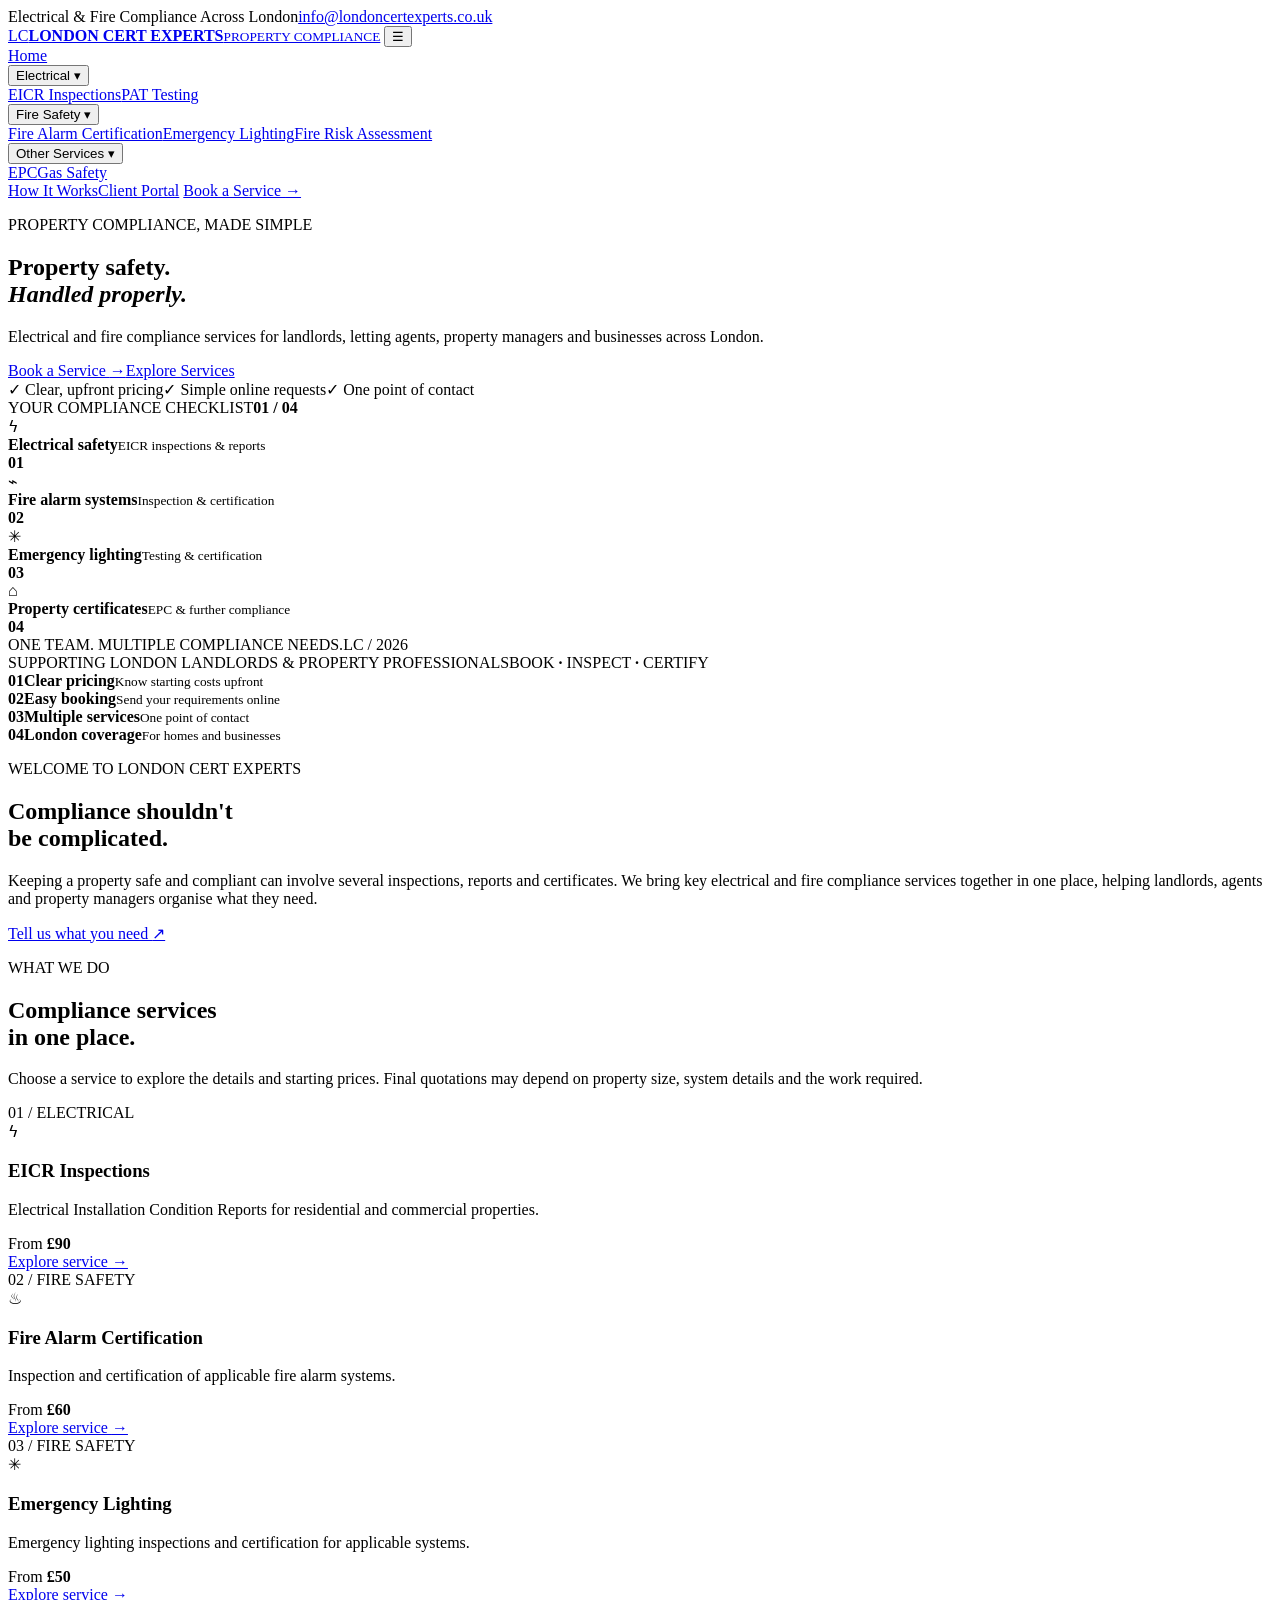
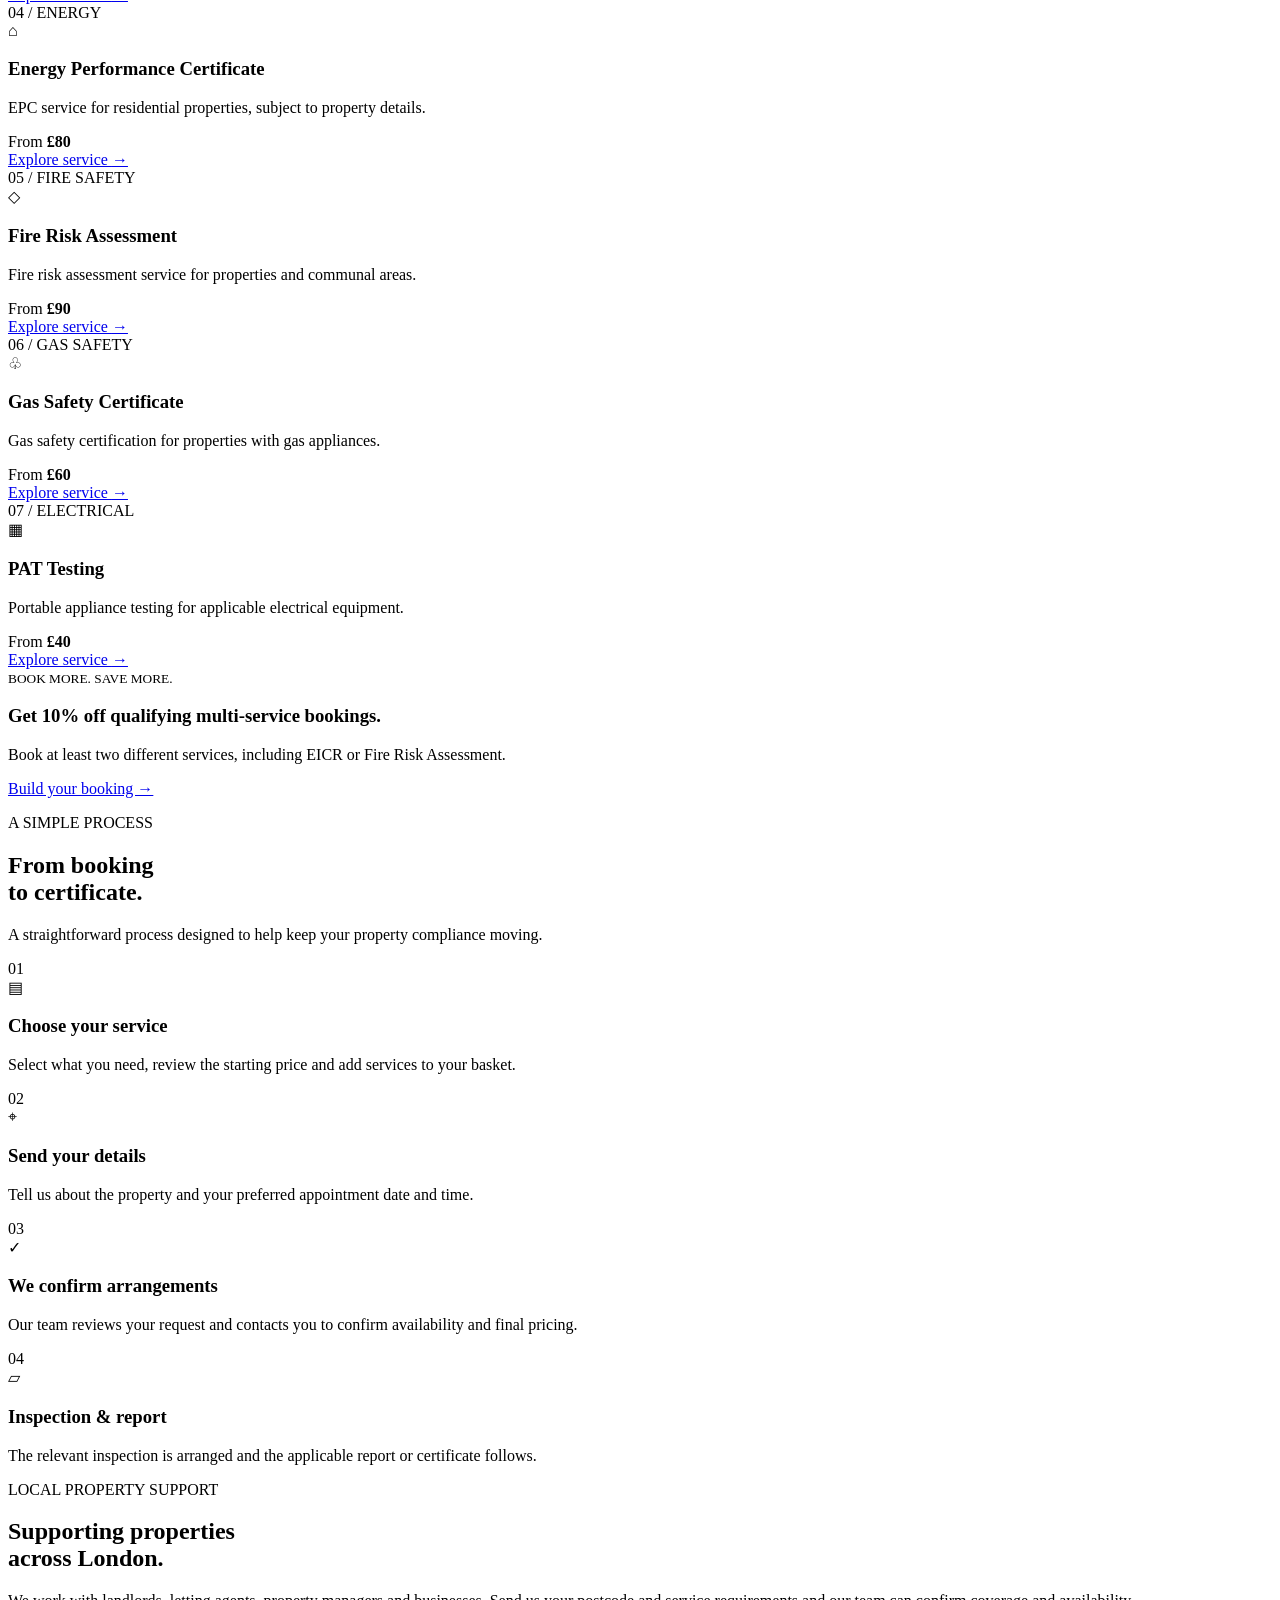
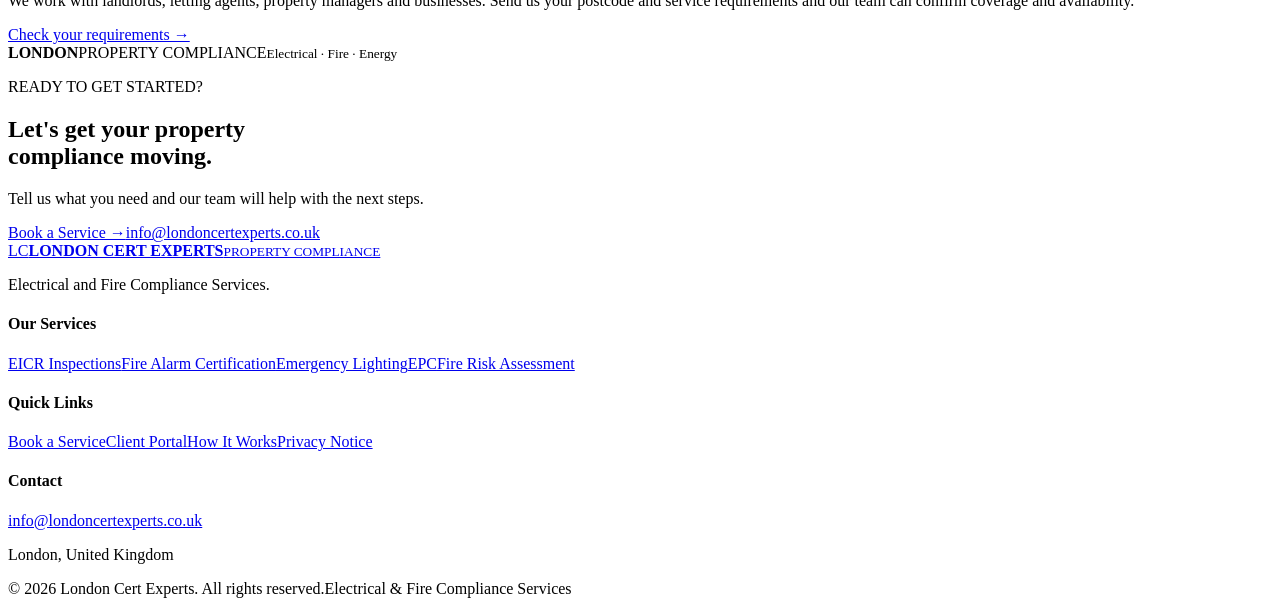
==== commit 8c07e70a: "Update index.html" ====
--- a/index.html
+++ b/index.html
@@ -1,807 +1,78 @@
 
-<!DOCTYPE html>
-<html lang="en">
+<!doctype html>
+<html lang="en-GB">
 <head>
-  <meta charset="UTF-8">
-  <meta name="viewport" content="width=device-width, initial-scale=1.0">
+  <meta charset="utf-8">
+  <meta name="viewport" content="width=device-width,initial-scale=1">
+  <meta name="description" content="Electrical and fire compliance services across London. EICR, fire alarm, emergency lighting, EPC and fire risk assessments.">
+  <title>London Cert Experts | Property Safety & Compliance</title>
+  <link rel="preconnect" href="https://fonts.googleapis.com">
+  <link rel="preconnect" href="https://fonts.gstatic.com" crossorigin>
+  <link href="https://fonts.googleapis.com/css2?family=DM+Sans:wght@400;500;600;700&family=Manrope:wght@400;500;600;700;800&display=swap" rel="stylesheet">
+  <link rel="stylesheet" href="assets/style.css">
+</head>
+<body>
+<header class="site-header">
+  <div class="topline"><div class="wrap top-inner"><span>Electrical & Fire Compliance Across London</span><a href="mailto:info@londoncertexperts.co.uk">info@londoncertexperts.co.uk</a></div></div>
+  <div class="wrap nav-wrap">
+    <a class="brand" href="index.html"><span class="brand-mark">LC</span><span><b>LONDON CERT EXPERTS</b><small>PROPERTY COMPLIANCE</small></span></a>
+    <button class="menu-toggle" aria-label="Open menu" aria-expanded="false">☰</button>
+    <nav class="main-nav">
+      <a href="index.html">Home</a>
+      <div class="nav-drop"><button type="button">Electrical ▾</button><div class="drop-menu"><a href="services/eicr.html">EICR Inspections</a><a href="services/pat-testing.html">PAT Testing</a></div></div>
+      <div class="nav-drop"><button type="button">Fire Safety ▾</button><div class="drop-menu"><a href="services/fire-alarm.html">Fire Alarm Certification</a><a href="services/emergency-lighting.html">Emergency Lighting</a><a href="services/fra.html">Fire Risk Assessment</a></div></div>
+      <div class="nav-drop"><button type="button">Other Services ▾</button><div class="drop-menu"><a href="services/epc.html">EPC</a><a href="services/gas-safety.html">Gas Safety</a></div></div>
+      <a href="#how-it-works">How It Works</a><a href="portal.html">Client Portal</a>
+      <a class="nav-cta" href="booking.html">Book a Service <span>→</span></a>
+    </nav>
+  </div>
+</header>
 
-  <title>London Cert Experts | Electrical & Fire Compliance</title>
-  <meta name="description" content="Electrical and fire compliance services across London. Book EICR, fire alarm certification, emergency lighting, EPC, FRA, gas safety and PAT testing.">
+<main>
+<section class="hero">
+ <div class="hero-shade"></div><div class="wrap hero-grid">
+  <div class="hero-copy"><p class="eyebrow light">PROPERTY COMPLIANCE, MADE SIMPLE</p>
+   <h1>Property safety.<br><em>Handled properly.</em></h1>
+   <p class="hero-lead">Electrical and fire compliance services for landlords, letting agents, property managers and businesses across London.</p>
+   <div class="hero-actions"><a class="btn btn-red" href="booking.html">Book a Service <span>→</span></a><a class="btn btn-outline" href="#services">Explore Services</a></div>
+   <div class="hero-proof"><span>✓ Clear, upfront pricing</span><span>✓ Simple online requests</span><span>✓ One point of contact</span></div>
+  </div>
+  <div class="hero-panel"><div class="panel-top"><span class="panel-dot"></span><span>YOUR COMPLIANCE CHECKLIST</span><b>01 / 04</b></div>
+   <div class="check-row"><span class="check-icon">ϟ</span><div><b>Electrical safety</b><small>EICR inspections & reports</small></div><strong>01</strong></div>
+   <div class="check-row"><span class="check-icon">⌁</span><div><b>Fire alarm systems</b><small>Inspection & certification</small></div><strong>02</strong></div>
+   <div class="check-row"><span class="check-icon">✳</span><div><b>Emergency lighting</b><small>Testing & certification</small></div><strong>03</strong></div>
+   <div class="check-row"><span class="check-icon">⌂</span><div><b>Property certificates</b><small>EPC & further compliance</small></div><strong>04</strong></div>
+   <div class="panel-foot"><span>ONE TEAM. MULTIPLE COMPLIANCE NEEDS.</span><span>LC / 2026</span></div>
+  </div>
+ </div>
+ <div class="hero-bottom"><div class="wrap hero-bottom-inner"><span>SUPPORTING LONDON LANDLORDS & PROPERTY PROFESSIONALS</span><span>BOOK <b>·</b> INSPECT <b>·</b> CERTIFY</span></div></div>
+</section>
 
-  <link rel="stylesheet" href="./style.css">
+<section class="trust-strip"><div class="wrap trust-grid"><div><b>01</b><span><strong>Clear pricing</strong><small>Know starting costs upfront</small></span></div><div><b>02</b><span><strong>Easy booking</strong><small>Send your requirements online</small></span></div><div><b>03</b><span><strong>Multiple services</strong><small>One point of contact</small></span></div><div><b>04</b><span><strong>London coverage</strong><small>For homes and businesses</small></span></div></div></section>
 
-  <style>
-    :root {
-      --red: #c9272c;
-      --dark: #202020;
-      --cream: #f8f6f1;
-      --white: #ffffff;
-      --muted: #686868;
-    }
+<section class="section intro-section"><div class="wrap split"><div><p class="eyebrow">WELCOME TO LONDON CERT EXPERTS</p><h2>Compliance shouldn't<br>be complicated.</h2></div><div class="intro-text"><p>Keeping a property safe and compliant can involve several inspections, reports and certificates. We bring key electrical and fire compliance services together in one place, helping landlords, agents and property managers organise what they need.</p><a class="text-link" href="booking.html">Tell us what you need <span>↗</span></a></div></div></section>
 
-    * { box-sizing: border-box; }
+<section class="section services-section" id="services"><div class="wrap"><div class="section-head"><div><p class="eyebrow">WHAT WE DO</p><h2>Compliance services<br>in one place.</h2></div><p>Choose a service to explore the details and starting prices. Final quotations may depend on property size, system details and the work required.</p></div>
+ <div class="service-grid">
+  <article class="service-card"><div class="service-number">01 / ELECTRICAL</div><div class="service-symbol">ϟ</div><h3>EICR Inspections</h3><p>Electrical Installation Condition Reports for residential and commercial properties.</p><div class="service-price">From <b>£90</b></div><a href="services/eicr.html">Explore service <span>→</span></a></article>
+  <article class="service-card"><div class="service-number">02 / FIRE SAFETY</div><div class="service-symbol">♨</div><h3>Fire Alarm Certification</h3><p>Inspection and certification of applicable fire alarm systems.</p><div class="service-price">From <b>£60</b></div><a href="services/fire-alarm.html">Explore service <span>→</span></a></article>
+  <article class="service-card"><div class="service-number">03 / FIRE SAFETY</div><div class="service-symbol">✳</div><h3>Emergency Lighting</h3><p>Emergency lighting inspections and certification for applicable systems.</p><div class="service-price">From <b>£50</b></div><a href="services/emergency-lighting.html">Explore service <span>→</span></a></article>
+  <article class="service-card"><div class="service-number">04 / ENERGY</div><div class="service-symbol">⌂</div><h3>Energy Performance Certificate</h3><p>EPC service for residential properties, subject to property details.</p><div class="service-price">From <b>£80</b></div><a href="services/epc.html">Explore service <span>→</span></a></article>
+  <article class="service-card"><div class="service-number">05 / FIRE SAFETY</div><div class="service-symbol">◇</div><h3>Fire Risk Assessment</h3><p>Fire risk assessment service for properties and communal areas.</p><div class="service-price">From <b>£90</b></div><a href="services/fra.html">Explore service <span>→</span></a></article>
+  <article class="service-card"><div class="service-number">06 / GAS SAFETY</div><div class="service-symbol">♧</div><h3>Gas Safety Certificate</h3><p>Gas safety certification for properties with gas appliances.</p><div class="service-price">From <b>£60</b></div><a href="services/gas-safety.html">Explore service <span>→</span></a></article>
+  <article class="service-card"><div class="service-number">07 / ELECTRICAL</div><div class="service-symbol">▦</div><h3>PAT Testing</h3><p>Portable appliance testing for applicable electrical equipment.</p><div class="service-price">From <b>£40</b></div><a href="services/pat-testing.html">Explore service <span>→</span></a></article>
+ </div>
+ <div class="discount-banner"><div><small>BOOK MORE. SAVE MORE.</small><h3>Get 10% off qualifying multi-service bookings.</h3><p>Book at least two different services, including EICR or Fire Risk Assessment.</p></div><a class="btn btn-light" href="booking.html">Build your booking →</a></div>
+</div></section>
 
-    html { scroll-behavior: smooth; }
+<section class="section process-section" id="how-it-works"><div class="wrap"><div class="section-head"><div><p class="eyebrow">A SIMPLE PROCESS</p><h2>From booking<br>to certificate.</h2></div><p>A straightforward process designed to help keep your property compliance moving.</p></div>
+<div class="process-grid"><div class="process-step"><span>01</span><div class="process-icon">▤</div><h3>Choose your service</h3><p>Select what you need, review the starting price and add services to your basket.</p></div><div class="process-step"><span>02</span><div class="process-icon">⌖</div><h3>Send your details</h3><p>Tell us about the property and your preferred appointment date and time.</p></div><div class="process-step"><span>03</span><div class="process-icon">✓</div><h3>We confirm arrangements</h3><p>Our team reviews your request and contacts you to confirm availability and final pricing.</p></div><div class="process-step"><span>04</span><div class="process-icon">▱</div><h3>Inspection & report</h3><p>The relevant inspection is arranged and the applicable report or certificate follows.</p></div></div>
+</div></section>
 
-    body {
-      margin: 0;
-      font-family: Arial, Helvetica, sans-serif;
-      background: var(--cream);
-      color: var(--dark);
-      line-height: 1.6;
-    }
+<section class="section coverage-section"><div class="wrap coverage-grid"><div><p class="eyebrow">LOCAL PROPERTY SUPPORT</p><h2>Supporting properties<br>across London.</h2><p>We work with landlords, letting agents, property managers and businesses. Send us your postcode and service requirements and our team can confirm coverage and availability.</p><a class="btn btn-red" href="booking.html">Check your requirements →</a></div><div class="coverage-art"><div class="circle circle-one"></div><div class="circle circle-two"></div><div class="coverage-label"><b>LONDON</b><span>PROPERTY COMPLIANCE</span><small>Electrical · Fire · Energy</small></div></div></div></section>
 
-    a { color: inherit; text-decoration: none; }
-
-    .topbar {
-      background: var(--dark);
-      color: white;
-      text-align: center;
-      padding: 9px 16px;
-      font-size: 13px;
-    }
-
-    header {
-      background: rgba(255,255,255,.97);
-      border-bottom: 1px solid #e8e4de;
-      position: sticky;
-      top: 0;
-      z-index: 10;
-    }
-
-    .nav {
-      max-width: 1160px;
-      margin: auto;
-      padding: 16px 22px;
-      display: flex;
-      justify-content: space-between;
-      align-items: center;
-      gap: 20px;
-    }
-
-    .logo {
-      font-weight: 900;
-      font-size: 19px;
-      line-height: 1.2;
-    }
-
-    .logo span { color: var(--red); }
-
-    .navlinks {
-      display: flex;
-      align-items: center;
-      gap: 22px;
-      font-size: 14px;
-      font-weight: 700;
-    }
-
-    .btn {
-      display: inline-block;
-      border: 0;
-      border-radius: 5px;
-      background: var(--red);
-      color: white;
-      padding: 13px 20px;
-      font-weight: 700;
-      cursor: pointer;
-      transition: transform .2s, background .2s;
-    }
-
-    .btn:hover {
-      background: #a91f24;
-      transform: translateY(-2px);
-    }
-
-    .btn-light {
-      background: white;
-      color: var(--dark);
-      border: 1px solid #ddd;
-    }
-
-    .hero {
-      max-width: 1160px;
-      margin: auto;
-      padding: 78px 22px 72px;
-      display: grid;
-      grid-template-columns: 1.1fr .9fr;
-      align-items: center;
-      gap: 48px;
-    }
-
-    .eyebrow {
-      color: var(--red);
-      font-weight: 800;
-      text-transform: uppercase;
-      letter-spacing: 2px;
-      font-size: 12px;
-    }
-
-    h1 {
-      font-size: clamp(38px, 5vw, 62px);
-      line-height: 1.06;
-      letter-spacing: -2px;
-      margin: 15px 0 20px;
-    }
-
-    h1 span { color: var(--red); }
-
-    .hero p {
-      color: var(--muted);
-      font-size: 17px;
-      max-width: 570px;
-    }
-
-    .hero-actions {
-      display: flex;
-      flex-wrap: wrap;
-      gap: 12px;
-      margin-top: 26px;
-    }
-
-    .hero-card {
-      min-height: 360px;
-      background: var(--dark);
-      color: white;
-      border-radius: 12px;
-      padding: 30px;
-      position: relative;
-      overflow: hidden;
-      display: flex;
-      flex-direction: column;
-      justify-content: space-between;
-    }
-
-    .hero-card::before {
-      content: "";
-      position: absolute;
-      width: 260px;
-      height: 260px;
-      border: 35px solid rgba(201,39,44,.6);
-      border-radius: 50%;
-      right: -75px;
-      top: -75px;
-      animation: float 7s ease-in-out infinite;
-    }
-
-    .hero-card > * { position: relative; }
-
-    .hero-icon { font-size: 65px; }
-
-    .hero-card h2 {
-      font-size: 28px;
-      line-height: 1.2;
-    }
-
-    .hero-card p { color: #dedede; }
-
-    .stats {
-      display: grid;
-      grid-template-columns: repeat(3, 1fr);
-      gap: 12px;
-      margin-top: 28px;
-    }
-
-    .stat {
-      background: white;
-      border: 1px solid #e8e4de;
-      border-radius: 8px;
-      padding: 15px;
-    }
-
-    .stat strong {
-      display: block;
-      font-size: 17px;
-    }
-
-    .stat small { color: var(--muted); }
-
-    section { scroll-margin-top: 85px; }
-
-    .section {
-      padding: 72px 22px;
-    }
-
-    .section-inner {
-      max-width: 1160px;
-      margin: auto;
-    }
-
-    .section-heading {
-      max-width: 680px;
-      margin: 0 auto 35px;
-      text-align: center;
-    }
-
-    .section-heading h2 {
-      font-size: clamp(30px, 4vw, 43px);
-      line-height: 1.15;
-      margin: 10px 0;
-    }
-
-    .section-heading p { color: var(--muted); }
-
-    .services-grid {
-      display: grid;
-      grid-template-columns: repeat(3, minmax(0, 1fr));
-      gap: 18px;
-    }
-
-    .service-card {
-      background: white;
-      border: 1px solid #e9e5df;
-      border-radius: 9px;
-      padding: 24px;
-      transition: transform .25s, box-shadow .25s;
-    }
-
-    .service-card:hover {
-      transform: translateY(-5px);
-      box-shadow: 0 12px 28px rgba(0,0,0,.08);
-    }
-
-    .service-icon { font-size: 32px; }
-
-    .service-card h3 { margin-bottom: 7px; }
-
-    .service-card p {
-      color: var(--muted);
-      font-size: 14px;
-    }
-
-    .price {
-      color: var(--red);
-      font-weight: 900;
-      font-size: 21px;
-      margin: 16px 0;
-    }
-
-    .dark-section {
-      background: var(--dark);
-      color: white;
-    }
-
-    .dark-section .section-heading p { color: #d0d0d0; }
-
-    .steps {
-      display: grid;
-      grid-template-columns: repeat(3, 1fr);
-      gap: 20px;
-    }
-
-    .step {
-      padding: 25px;
-      border: 1px solid #484848;
-      border-radius: 9px;
-    }
-
-    .step-number {
-      color: #ff777b;
-      font-size: 30px;
-      font-weight: 900;
-    }
-
-    .step p { color: #d0d0d0; }
-
-    .booking-layout {
-      display: grid;
-      grid-template-columns: .8fr 1.2fr;
-      gap: 35px;
-      align-items: start;
-    }
-
-    .booking-info {
-      background: var(--dark);
-      color: white;
-      border-radius: 10px;
-      padding: 28px;
-    }
-
-    .booking-info p { color: #dedede; }
-
-    .booking-form {
-      background: white;
-      border: 1px solid #e8e4de;
-      border-radius: 10px;
-      padding: 28px;
-    }
-
-    .form-grid {
-      display: grid;
-      grid-template-columns: 1fr 1fr;
-      gap: 16px;
-    }
-
-    .field {
-      display: flex;
-      flex-direction: column;
-      gap: 6px;
-    }
-
-    .field.full { grid-column: 1 / -1; }
-
-    label { font-size: 13px; font-weight: 700; }
-
-    input, select, textarea {
-      width: 100%;
-      padding: 12px;
-      border: 1px solid #d9d9d9;
-      border-radius: 5px;
-      background: white;
-      color: var(--dark);
-      font: inherit;
-    }
-
-    textarea {
-      min-height: 100px;
-      resize: vertical;
-    }
-
-    .form-note {
-      color: var(--muted);
-      font-size: 12px;
-    }
-
-    .notice {
-      margin-top: 15px;
-      padding: 12px;
-      border-radius: 5px;
-      background: #f7f1e8;
-      font-size: 13px;
-    }
-
-    .contact-strip {
-      text-align: center;
-      padding: 35px 22px;
-      background: #f0eae2;
-    }
-
-    .contact-strip h2 { margin-top: 0; }
-
-    footer {
-      background: #171717;
-      color: white;
-      padding: 30px 22px;
-    }
-
-    .footer-inner {
-      max-width: 1160px;
-      margin: auto;
-      display: flex;
-      justify-content: space-between;
-      flex-wrap: wrap;
-      gap: 20px;
-    }
-
-    footer p { color: #c8c8c8; font-size: 13px; }
-
-    .chat-button {
-      position: fixed;
-      right: 20px;
-      bottom: 20px;
-      z-index: 20;
-      border: 0;
-      border-radius: 30px;
-      padding: 14px 20px;
-      background: var(--red);
-      color: white;
-      font-weight: 800;
-      box-shadow: 0 5px 20px #0002;
-      cursor: pointer;
-    }
-
-    .chat-panel {
-      position: fixed;
-      z-index: 21;
-      right: 20px;
-      bottom: 82px;
-      width: min(350px, calc(100vw - 40px));
-      background: white;
-      border: 1px solid #ddd;
-      border-radius: 10px;
-      overflow: hidden;
-      box-shadow: 0 10px 35px #0002;
-      display: none;
-    }
-
-    .chat-panel.open { display: block; }
-
-    .chat-head {
-      padding: 15px;
-      background: var(--dark);
-      color: white;
-      font-weight: 800;
-    }
-
-    .chat-body { padding: 15px; }
-
-    .chat-answer {
-      padding: 12px;
-      border-radius: 7px;
-      background: var(--cream);
-      font-size: 14px;
-      margin-bottom: 12px;
-    }
-
-    .chat-body input { margin-bottom: 10px; }
-
-    .reveal {
-      animation: appear .7s ease both;
-    }
-
-    @keyframes float {
-      0%, 100% { transform: translateY(0); }
-      50% { transform: translateY(14px); }
-    }
-
-    @keyframes appear {
-      from { opacity: 0; transform: translateY(18px); }
-      to { opacity: 1; transform: translateY(0); }
-    }
-
-    @media (max-width: 800px) {
-      .hero, .booking-layout { grid-template-columns: 1fr; }
-      .hero { padding-top: 48px; }
-      .services-grid { grid-template-columns: repeat(2, minmax(0, 1fr)); }
-      .navlinks { gap: 12px; }
-      .navlinks a:not(.btn) { display: none; }
-    }
-
-    @media (max-width: 520px) {
-      .services-grid, .steps, .stats, .form-grid {
-        grid-template-columns: 1fr;
-      }
-      .field.full { grid-column: auto; }
-      .hero-card { min-height: 300px; }
-      .booking-form { padding: 18px; }
-      h1 { letter-spacing: -1px; }
-    }
-  </style>
-</head>
-
-<body>
-  <div class="topbar">
-    Electrical & Fire Compliance Services Across London
-  </div>
-
-  <header>
-    <nav class="nav">
-      <a class="logo" href="#home">LONDON <span>CERT</span> EXPERTS</a>
-      <div class="navlinks">
-        <a href="#services">Services</a>
-        <a href="#how-it-works">How It Works</a>
-        <a href="#booking" class="btn">Book a Service</a>
-      </div>
-    </nav>
-  </header>
-
-  <main>
-    <section class="hero" id="home">
-      <div class="reveal">
-        <div class="eyebrow">Compliance made simple</div>
-        <h1>Property safety.<br><span>Handled properly.</span></h1>
-        <p>
-          Electrical and fire compliance services for landlords,
-          letting agents, property managers and businesses across London.
-          Book your service and let our team help you with your compliance needs.
-        </p>
-
-        <div class="hero-actions">
-          <a class="btn" href="#booking">Book Online</a>
-          <a class="btn btn-light" href="#services">Explore Services</a>
-        </div>
-
-        <div class="stats">
-          <div class="stat"><strong>Clear Pricing</strong><small>Know the starting cost</small></div>
-          <div class="stat"><strong>Easy Booking</strong><small>Send your request online</small></div>
-          <div class="stat"><strong>Multiple Services</strong><small>One point of contact</small></div>
-        </div>
-      </div>
-
-      <div class="hero-card reveal">
-        <div class="hero-icon">⚡ 🛡️</div>
-        <div>
-          <div class="eyebrow">From booking to certificate</div>
-          <h2>Book. Inspect.<br>Receive your report.</h2>
-          <p>Submit your details, arrange your appointment and keep your property compliance moving.</p>
-        </div>
-        <a class="btn" href="#how-it-works">See How It Works ↓</a>
-      </div>
-    </section>
-
-    <section class="section" id="services">
-      <div class="section-inner">
-        <div class="section-heading">
-          <div class="eyebrow">Our services</div>
-          <h2>Compliance services in one place</h2>
-          <p>Choose the service you need and check our listed prices. Final pricing may depend on property details and the work required.</p>
-        </div>
-
-        <div class="services-grid">
-          <article class="service-card">
-            <div class="service-icon">⚡</div>
-            <h3>EICR</h3>
-            <p>Electrical Installation Condition Report for residential and commercial properties.</p>
-            <div class="price">From £90</div>
-            <a class="btn" href="#booking" data-service="EICR">Book EICR</a>
-          </article>
-
-          <article class="service-card">
-            <div class="service-icon">🚨</div>
-            <h3>Fire Alarm Certification</h3>
-            <p>Fire alarm system inspection and certification service.</p>
-            <div class="price">From £60</div>
-            <a class="btn" href="#booking" data-service="Fire Alarm Certification">Book Service</a>
-          </article>
-
-          <article class="service-card">
-            <div class="service-icon">💡</div>
-            <h3>Emergency Lighting</h3>
-            <p>Emergency lighting inspection and certificate for applicable systems.</p>
-            <div class="price">From £50</div>
-            <a class="btn" href="#booking" data-service="Emergency Light Certificate">Book Service</a>
-          </article>
-
-          <article class="service-card">
-            <div class="service-icon">🏠</div>
-            <h3>Energy Performance Certificate</h3>
-            <p>EPC service for residential properties, subject to property details.</p>
-            <div class="price">From £80</div>
-            <a class="btn" href="#booking" data-service="EPC">Book EPC</a>
-          </article>
-
-          <article class="service-card">
-            <div class="service-icon">🧯</div>
-            <h3>Fire Risk Assessment</h3>
-            <p>Fire risk assessment service for properties and communal areas.</p>
-            <div class="price">From £90</div>
-            <a class="btn" href="#booking" data-service="Fire Risk Assessment">Book FRA</a>
-          </article>
-
-          <article class="service-card">
-            <div class="service-icon">🔥</div>
-            <h3>Gas Safety Certificate</h3>
-            <p>Gas safety certification for properties with gas appliances.</p>
-            <div class="price">From £60</div>
-            <a class="btn" href="#booking" data-service="Gas Safety Certificate">Book Gas Safety</a>
-          </article>
-
-          <article class="service-card">
-            <div class="service-icon">🔌</div>
-            <h3>PAT Testing</h3>
-            <p>Portable appliance testing for applicable electrical equipment.</p>
-            <div class="price">From £40</div>
-            <a class="btn" href="#booking" data-service="PAT Testing">Book PAT Testing</a>
-          </article>
-        </div>
-
-        <div class="notice">
-          Multi-service discount: 10% off when booking at least two different services, including EICR or Fire Risk Assessment. Final eligibility and price will be confirmed by our team.
-        </div>
-      </div>
-    </section>
-
-    <section class="section dark-section" id="how-it-works">
-      <div class="section-inner">
-        <div class="section-heading">
-          <div class="eyebrow">Simple process</div>
-          <h2>From booking to certificate</h2>
-          <p>A straightforward process designed for landlords, agents and property managers.</p>
-        </div>
-
-        <div class="steps">
-          <div class="step">
-            <div class="step-number">01</div>
-            <h3>Request a booking</h3>
-            <p>Select your service, enter your property details and send your request.</p>
-          </div>
-          <div class="step">
-            <div class="step-number">02</div>
-            <h3>Arrange the visit</h3>
-            <p>Our team can contact you to confirm availability and appointment details.</p>
-          </div>
-          <div class="step">
-            <div class="step-number">03</div>
-            <h3>Inspection and report</h3>
-            <p>After the service, your relevant report or certificate is handled by the service provider.</p>
-          </div>
-        </div>
-      </div>
-    </section>
-
-    <section class="section" id="booking">
-      <div class="section-inner">
-        <div class="section-heading">
-          <div class="eyebrow">Online booking request</div>
-          <h2>Tell us what you need</h2>
-          <p>Complete the form below. This version opens an email request; live slot booking and database storage need to be connected separately.</p>
-        </div>
-
-        <div class="booking-layout">
-          <div class="booking-info">
-            <div class="eyebrow">London Cert Experts</div>
-            <h2>Let's get your property compliant.</h2>
-            <p>Send us the property details and the service you need. We can follow up to discuss appointment availability.</p>
-            <p>✉️ info@londoncertexperts.co.uk</p>
-            <a class="btn" href="mailto:info@londoncertexperts.co.uk">Email Our Team</a>
-          </div>
-
-          <form class="booking-form" id="bookingForm">
-            <div class="form-grid">
-              <div class="field">
-                <label for="name">Your name *</label>
-                <input id="name" name="name" required autocomplete="name">
-              </div>
-
-              <div class="field">
-                <label for="email">Email address *</label>
-                <input id="email" name="email" type="email" required autocomplete="email">
-              </div>
-
-              <div class="field">
-                <label for="service">Service required *</label>
-                <select id="service" name="service" required>
-                  <option value="">Choose a service</option>
-                  <option>EICR</option>
-                  <option>Fire Alarm Certification</option>
-                  <option>Emergency Light Certificate</option>
-                  <option>EPC</option>
-                  <option>Fire Risk Assessment</option>
-                  <option>Gas Safety Certificate</option>
-                  <option>PAT Testing</option>
-                </select>
-              </div>
-
-              <div class="field">
-                <label for="propertyType">Property type *</label>
-                <select id="propertyType" name="propertyType" required>
-                  <option value="">Choose property type</option>
-                  <option>Flat</option>
-                  <option>House</option>
-                  <option>HMO</option>
-                  <option>Commercial</option>
-                  <option>Communal property</option>
-                  <option>Other</option>
-                </select>
-              </div>
-
-              <div class="field full">
-                <label for="address">Property address *</label>
-                <input id="address" name="address" required autocomplete="street-address">
-              </div>
-
-              <div class="field">
-                <label for="date">Preferred date</label>
-                <input id="date" name="date" type="date">
-              </div>
-
-              <div class="field">
-                <label for="postcode">Postcode</label>
-                <input id="postcode" name="postcode" autocomplete="postal-code">
-              </div>
-
-              <div class="field full">
-                <label for="details">Additional details</label>
-                <textarea id="details" name="details" placeholder="Bedrooms, circuits, alarms, appliances or other relevant details"></textarea>
-              </div>
-
-              <div class="field full">
-                <button class="btn" type="submit">Prepare Booking Request</button>
-                <p class="form-note">Your email app will open with the request details. This form does not yet reserve a confirmed time slot.</p>
-                <div id="formMessage" role="status" aria-live="polite"></div>
-              </div>
-            </div>
-          </form>
-        </div>
-      </div>
-    </section>
-
-    <section class="contact-strip">
-      <h2>Need help choosing a service?</h2>
-      <p>Contact London Cert Experts by email and tell us about your property.</p>
-      <a class="btn" href="mailto:info@londoncertexperts.co.uk">Contact Us</a>
-    </section>
-  </main>
-
-  <footer>
-    <div class="footer-inner">
-      <div>
-        <div class="logo">LONDON <span>CERT</span> EXPERTS</div>
-        <p>Electrical and Fire Compliance Services</p>
-      </div>
-      <div>
-        <p><a href="mailto:info@londoncertexperts.co.uk">info@londoncertexperts.co.uk</a></p>
-        <p>© <span id="year"></span> London Cert Experts</p>
-      </div>
-    </div>
-  </footer>
-
-  <button class="chat-button" id="chatToggle" type="button" aria-expanded="false">
-    Ask us ✦
-  </button>
-
-  <aside class="chat-panel" id="chatPanel" aria-label="Website help">
-    <div class="chat-head">London Cert Experts · Quick Help</div>
-    <div class="chat-body">
-      <div class="chat-answer" id="chatAnswer">
-        Hi! Ask about our services or starting prices. For a confirmed quote, please email our team.
-      </div>
-      <label for="chatQuestion">Your question</label>
-      <input id="chatQuestion" placeholder="e.g. How much is an EICR?">
-      <button class="btn" id="askButton" type="button">Get Answer</button>
-      <p class="form-note">This is a basic FAQ helper, not a live AI service.</p>
-    </div>
-  </aside>
-
-  <script src="./app.js" defer></script>
-  <script>
-    document.getElementById("year").textContent = new Date().getFullYear();
-
-    document.querySelectorAll("[data-service]").forEach(function(link) {
-      link.addEventListener("click", function() {
-        document.getElementById("service").value = link.dataset.service;
-      });
-    });
-
-    document.getElementById("bookingForm").addEventListener("submit", function(event) {
-      event.preventDefault();
-      const form = event.currentTarget;
-      const data = new FormData(form);
-      const subject = "Website booking request - " + data.get("service");
-      const body = [
-        "New booking request",
-        "",
-        "Name: " + data.get("name"),
-        "Email: " + data.get("email"),
-        "Service: " + data.get("service"),
-        "Property type: " + data.get("propertyType"),
-        "Property address: " + data.get("address"),
-        "Postcode: " + data.get("postcode"),
-        "Preferred date: " + data.get("date"),
-        "Additional details: " + data.get("details")
-      ].join("\n");
-
-      document.getElementById("formMessage").textContent =
-        "Opening your email app with the booking request. Please send the email to complete your request.";
-
-      window.location.href =
-        "mailto:info@londoncertexperts.co.uk?subject=" +
-        encodeURIComponent(subject) + "&body=" + encodeURIComponent(body);
-    });
-
-    const chatToggle = document.getElementById("chatToggle");
-    const chatPanel = document.getElementById("chatPanel");
-
-    chatToggle.addEventListener("click", function() {
-      const opened = chatPanel.classList.toggle("open");
-      chatToggle.setAttribute("aria-expanded", String(opened));
-    });
-
-    document.getElementById("askButton").addEventListener("click", function() {
-      const question = document.getElementById("chatQuestion").value.toLowerCase();
-      const answer = document.getElementById("chatAnswer");
-
-      if (!question.trim()) {
-        answer.textContent = "Please type your question first.";
-      } else if (question.includes("eicr") || question.includes("electrical")) {
-        answer.textContent = "EICR prices start at £90 for 1–3 bedrooms, £100 for 4–5 bedrooms and £120 for larger properties. Commercial pricing starts at £120 for 12 circuits. Email us for a confirmed quote.";
-      } else if (question.includes("fire alarm")) {
-        answer.textContent = "Fire alarm certification starts at £60 for 1–3 alarms, £70 for 4–6 alarms and £80 for 7–12 alarms.";
-      } else if (question.includes("emergency") || question.includes("lighting")) {
-        answer.textContent = "Emergency light certification starts at £50 for 1–3 circuits, £60 for 4–6 and £70 for 7–10 circuits.";
-      } else if (question.includes("epc") || question.includes("energy")) {
-        answer.textContent = "EPC prices start at £80 for a studio, £90 for one bedroom and £100 for 2–3 bedrooms. Larger properties may cost more.";
-      } else if (question.includes("fra") || question.includes("risk assessment")) {
-        answer.textContent = "Fire Risk Assessment prices start at £90 for a studio. Email us with your property details for the applicable price.";
-      } else if (question.includes("gas")) {
-        answer.textContent = "Gas Safety Certificate prices start at £60 for 1–2 appliances, £70 for 3, £80 for 4 and £90 for 5 appliances.";
-      } else if (question.includes("pat")) {
-        answer.textContent = "PAT Testing starts at £40 for up to 12 items, with additional items at £1 each.";
-      } else if (question.includes("book") || question.includes("appointment") || question.includes("date")) {
-        answer.textContent = "Please use the online booking form on this page. Our team will follow up to confirm availability.";
-      } else {
-        answer.textContent = "I can help with basic service and price questions. For anything else, email info@londoncertexperts.co.uk.";
-      }
-    });
-  </script>
-</body>
-</html>
+<section class="cta-section"><div class="wrap cta-inner"><div><p class="eyebrow light">READY TO GET STARTED?</p><h2>Let's get your property<br>compliance moving.</h2><p>Tell us what you need and our team will help with the next steps.</p></div><div class="cta-actions"><a class="btn btn-light" href="booking.html">Book a Service →</a><a class="cta-email" href="mailto:info@londoncertexperts.co.uk">info@londoncertexperts.co.uk</a></div></div></section>
+</main>
+<footer class="footer"><div class="wrap footer-grid"><div><a class="brand brand-footer" href="index.html"><span class="brand-mark">LC</span><span><b>LONDON CERT EXPERTS</b><small>PROPERTY COMPLIANCE</small></span></a><p>Electrical and Fire Compliance Services.</p></div><div><h4>Our Services</h4><a href="services/eicr.html">EICR Inspections</a><a href="services/fire-alarm.html">Fire Alarm Certification</a><a href="services/emergency-lighting.html">Emergency Lighting</a><a href="services/epc.html">EPC</a><a href="services/fra.html">Fire Risk Assessment</a></div><div><h4>Quick Links</h4><a href="booking.html">Book a Service</a><a href="portal.html">Client Portal</a><a href="#how-it-works">How It Works</a><a href="privacy.html">Privacy Notice</a></div><div><h4>Contact</h4><a href="mailto:info@londoncertexperts.co.uk">info@londoncertexperts.co.uk</a><p>London, United Kingdom</p></div></div><div class="wrap footer-bottom"><span>© <span id="year"></span> London Cert Experts. All rights reserved.</span><span>Electrical & Fire Compliance Services</span></div></footer>
+<script src="assets/app.js"></script>
+</body></html>
